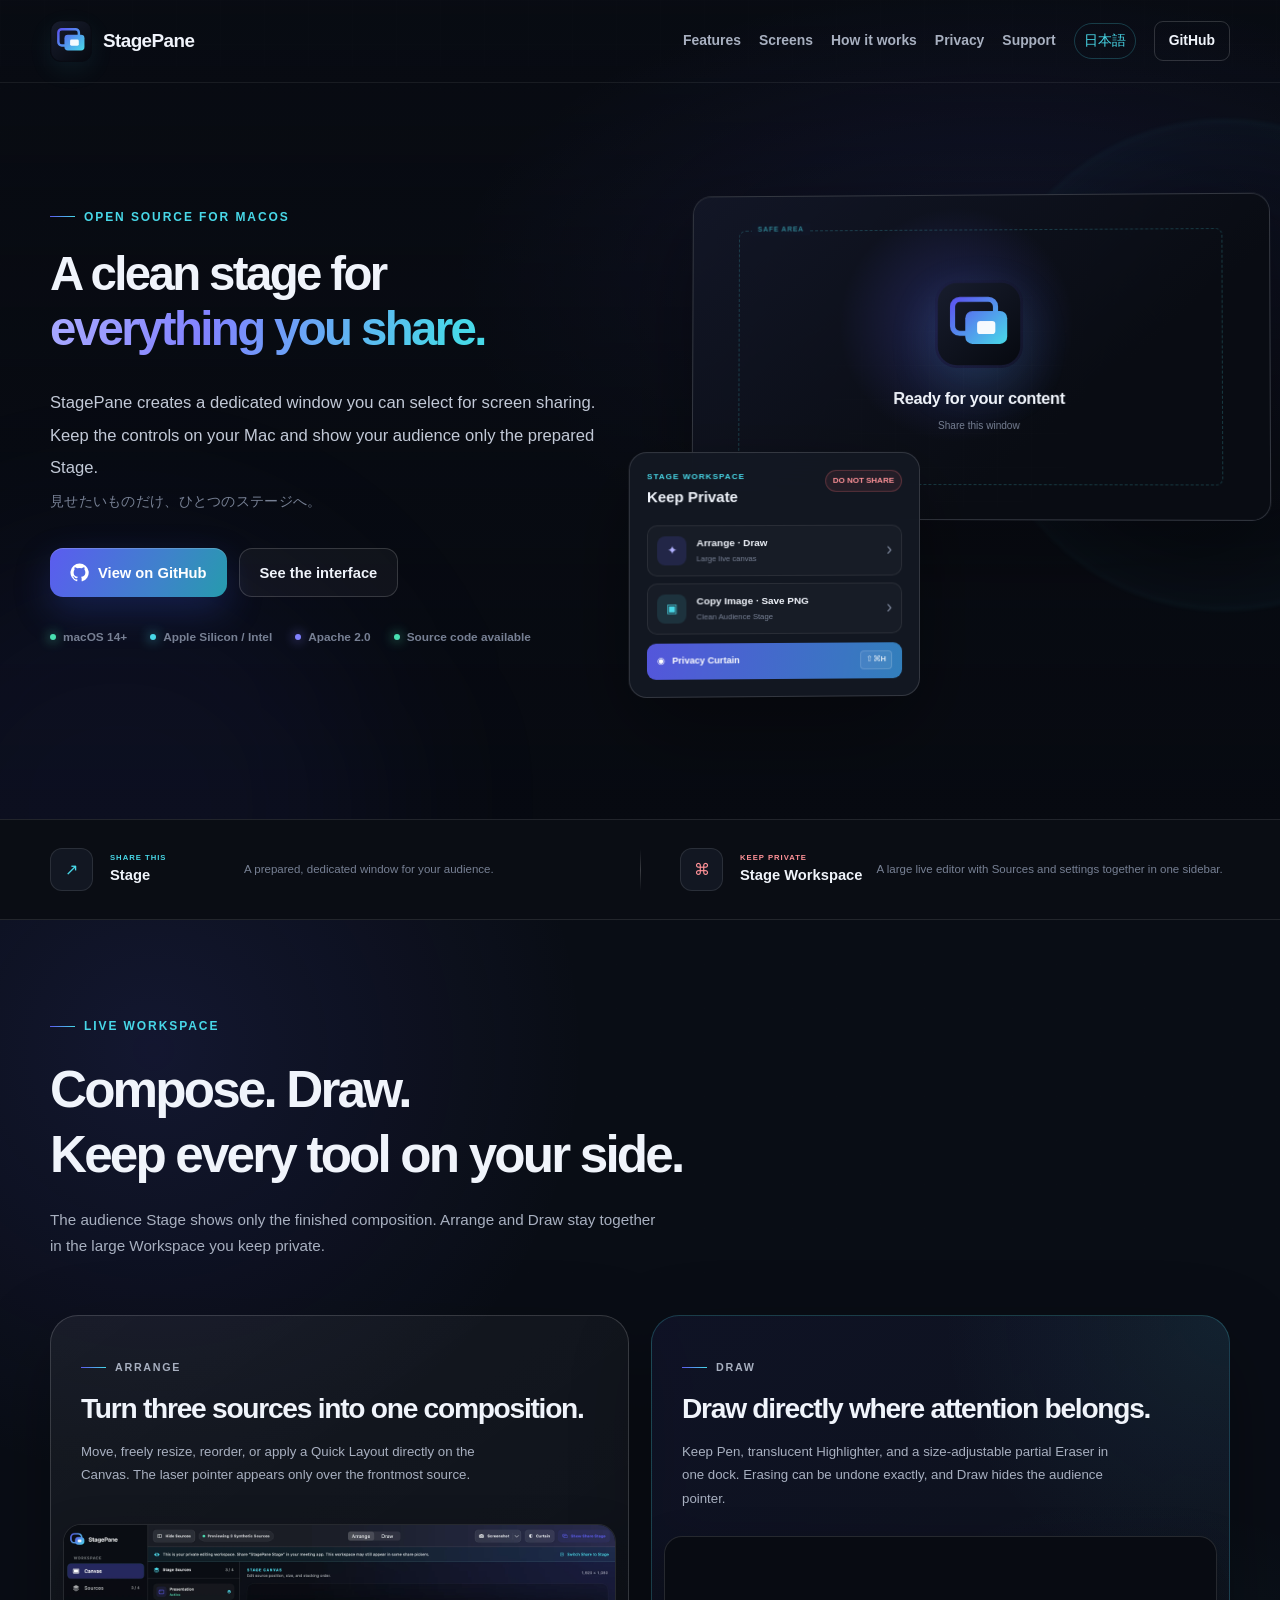
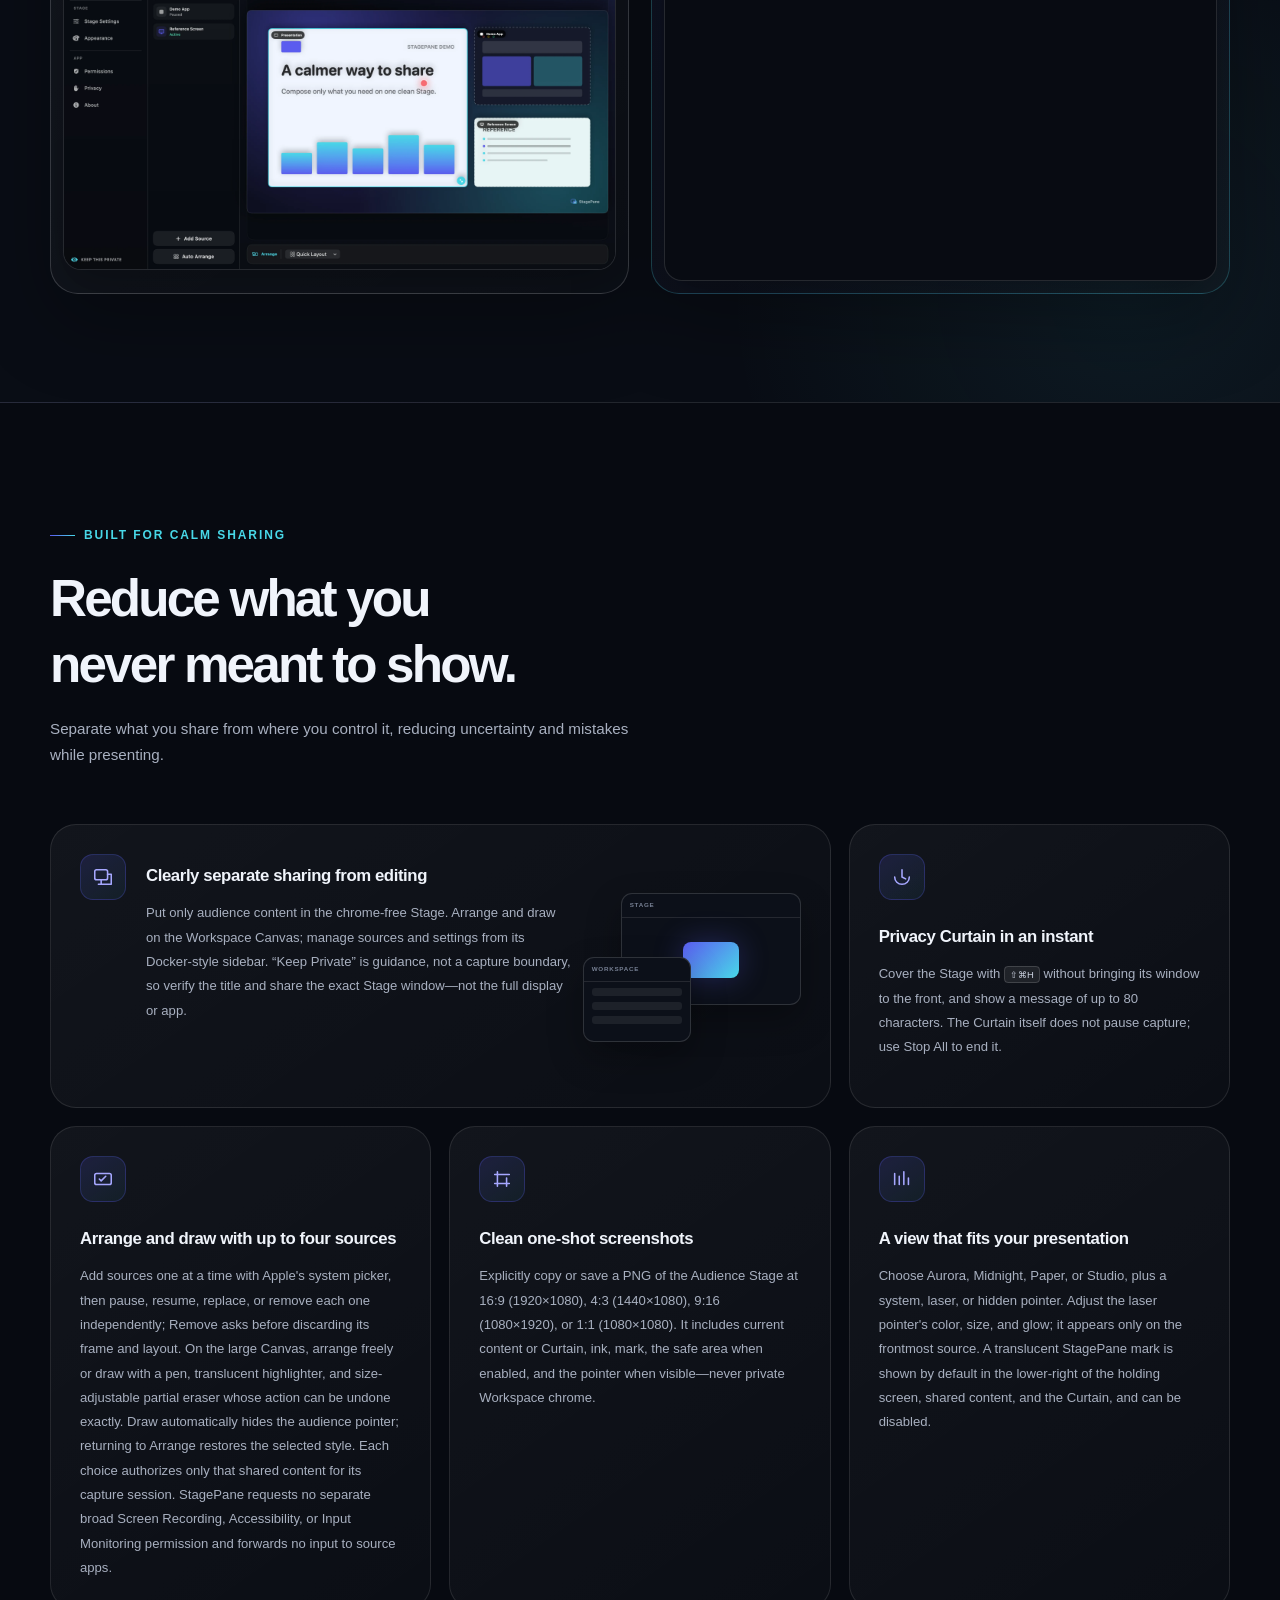
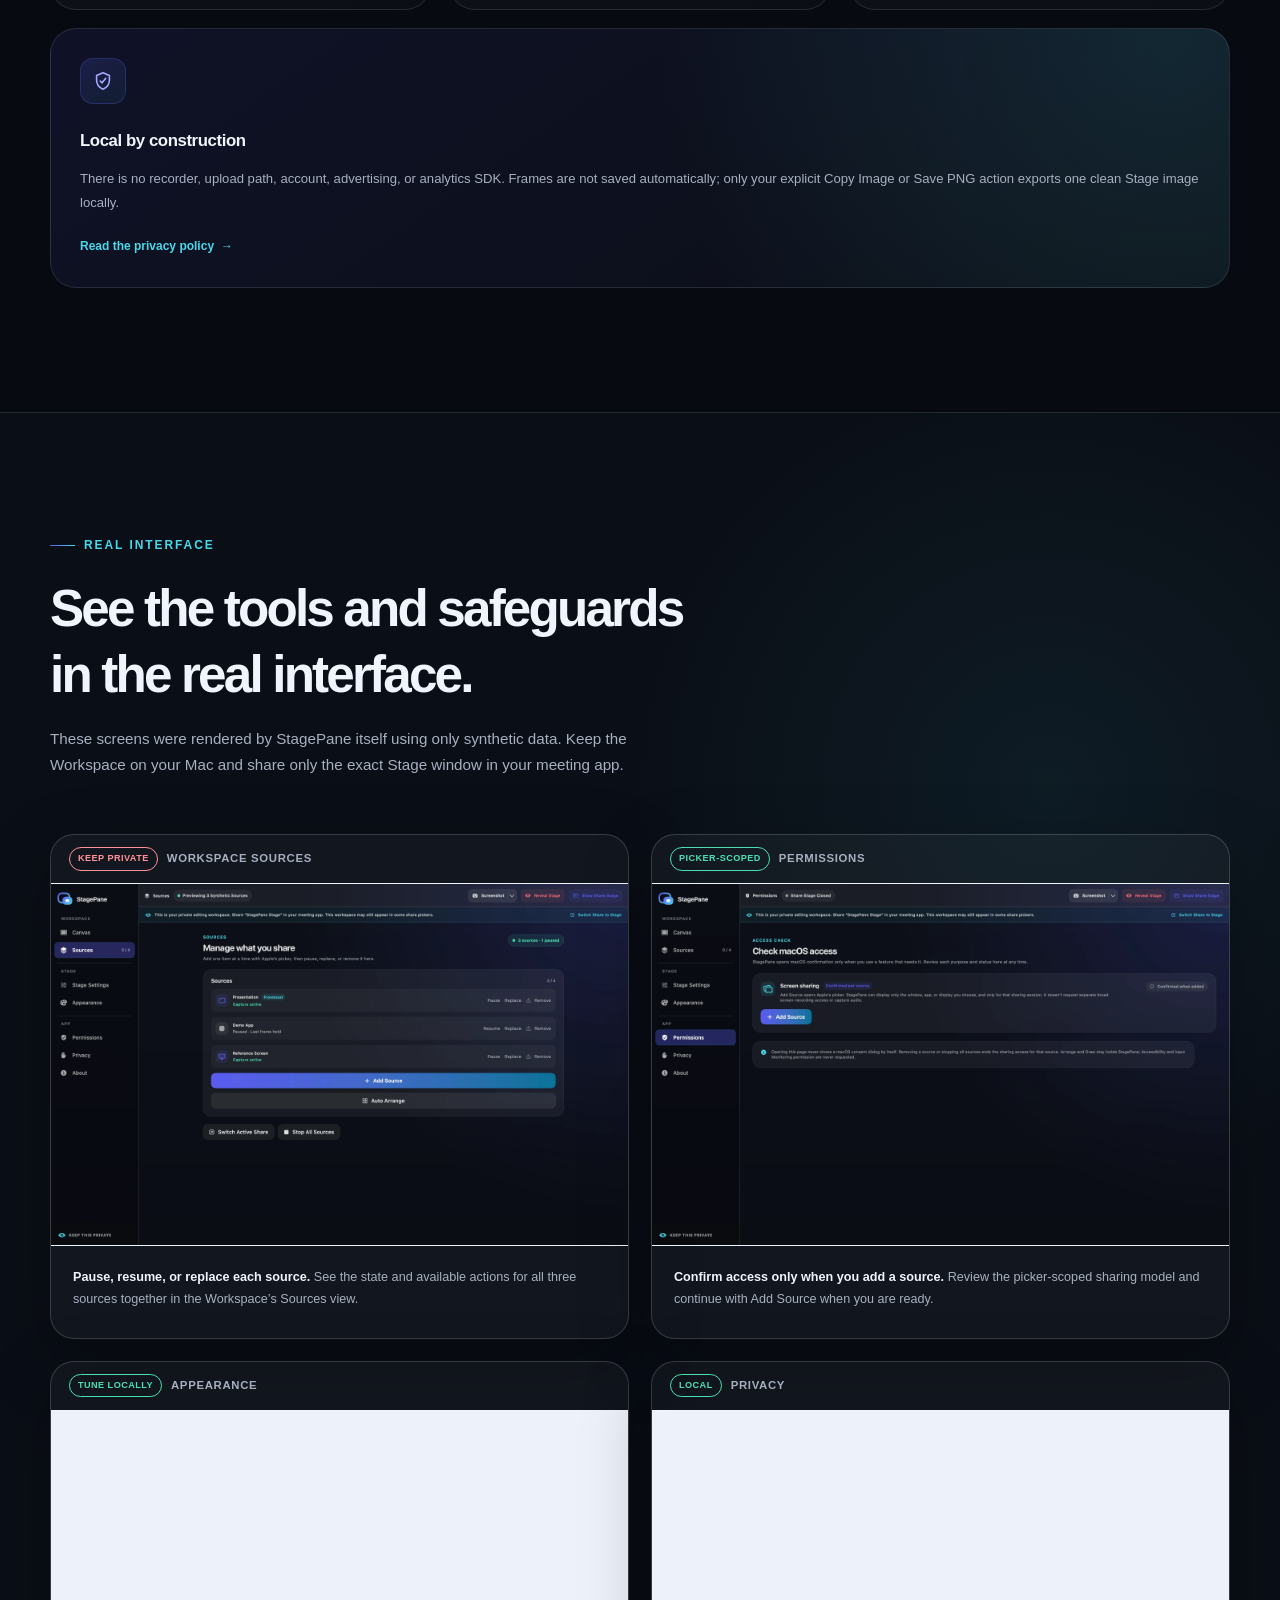
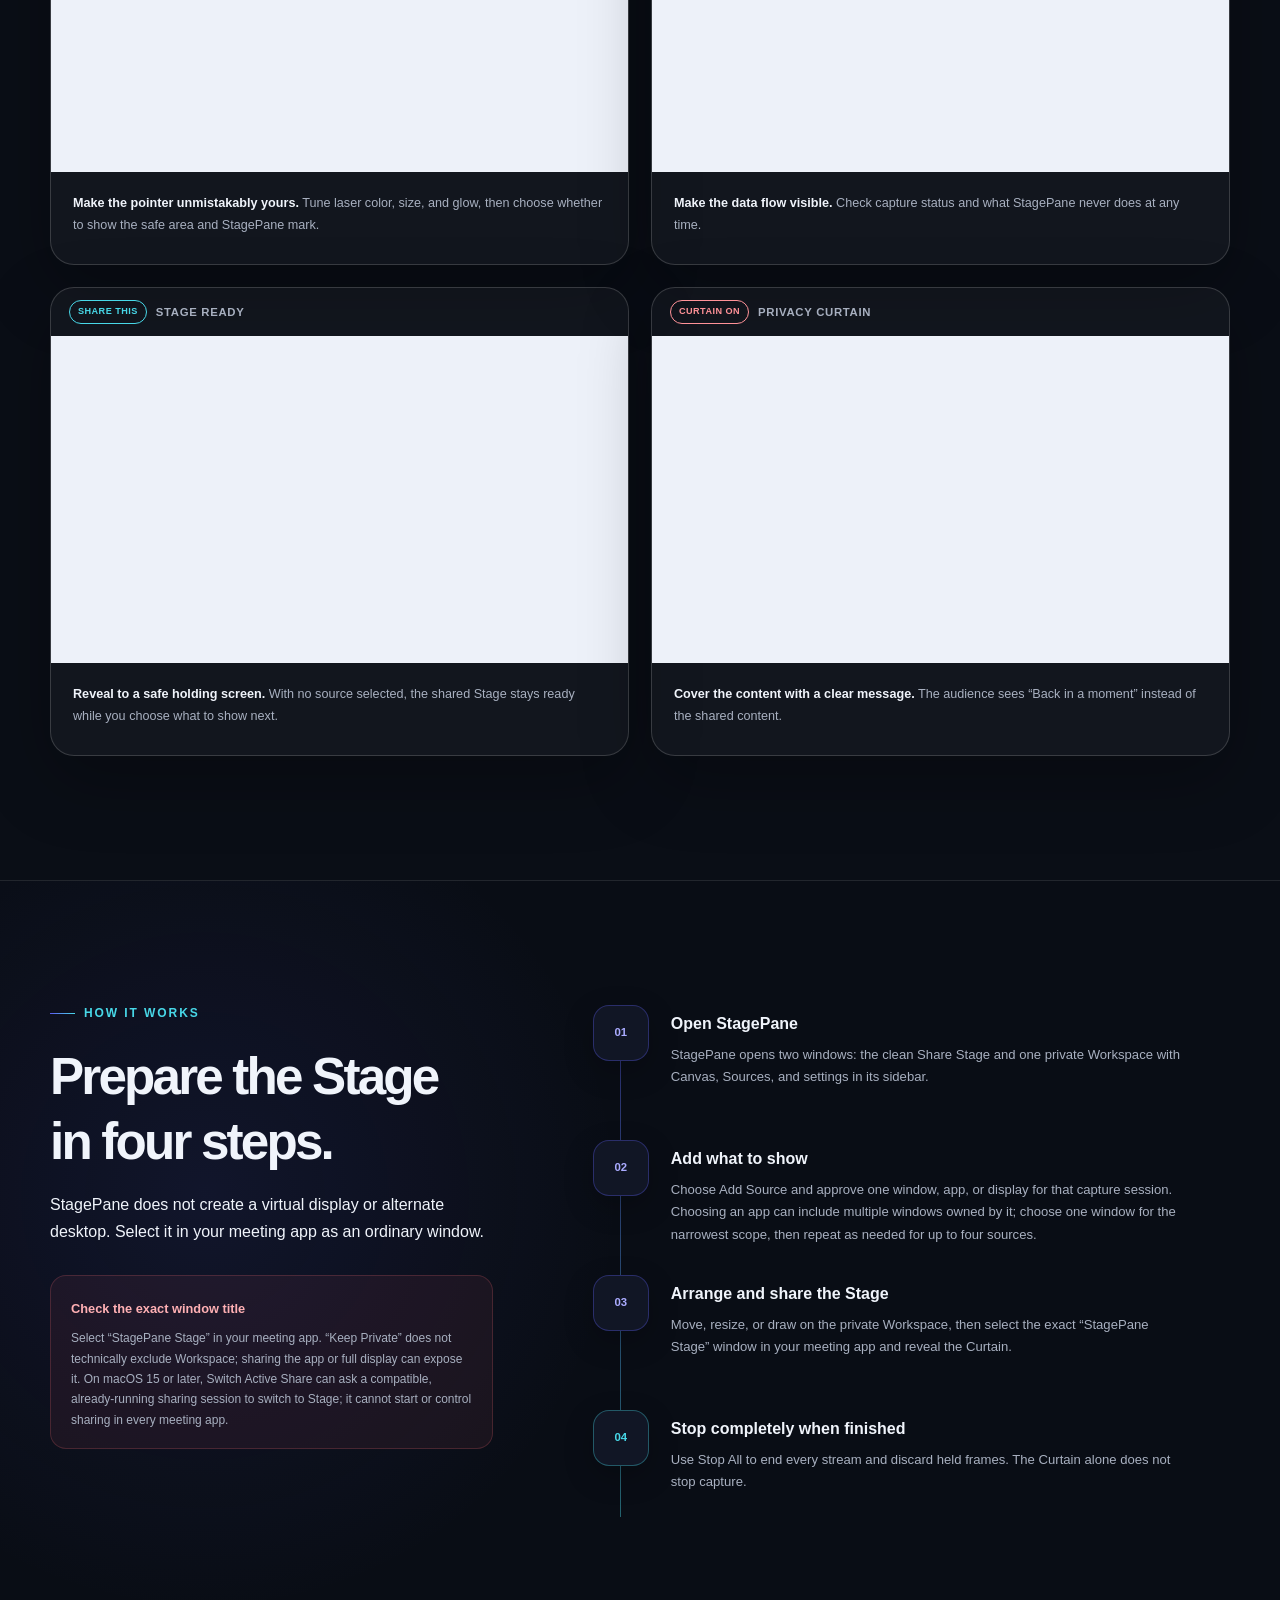
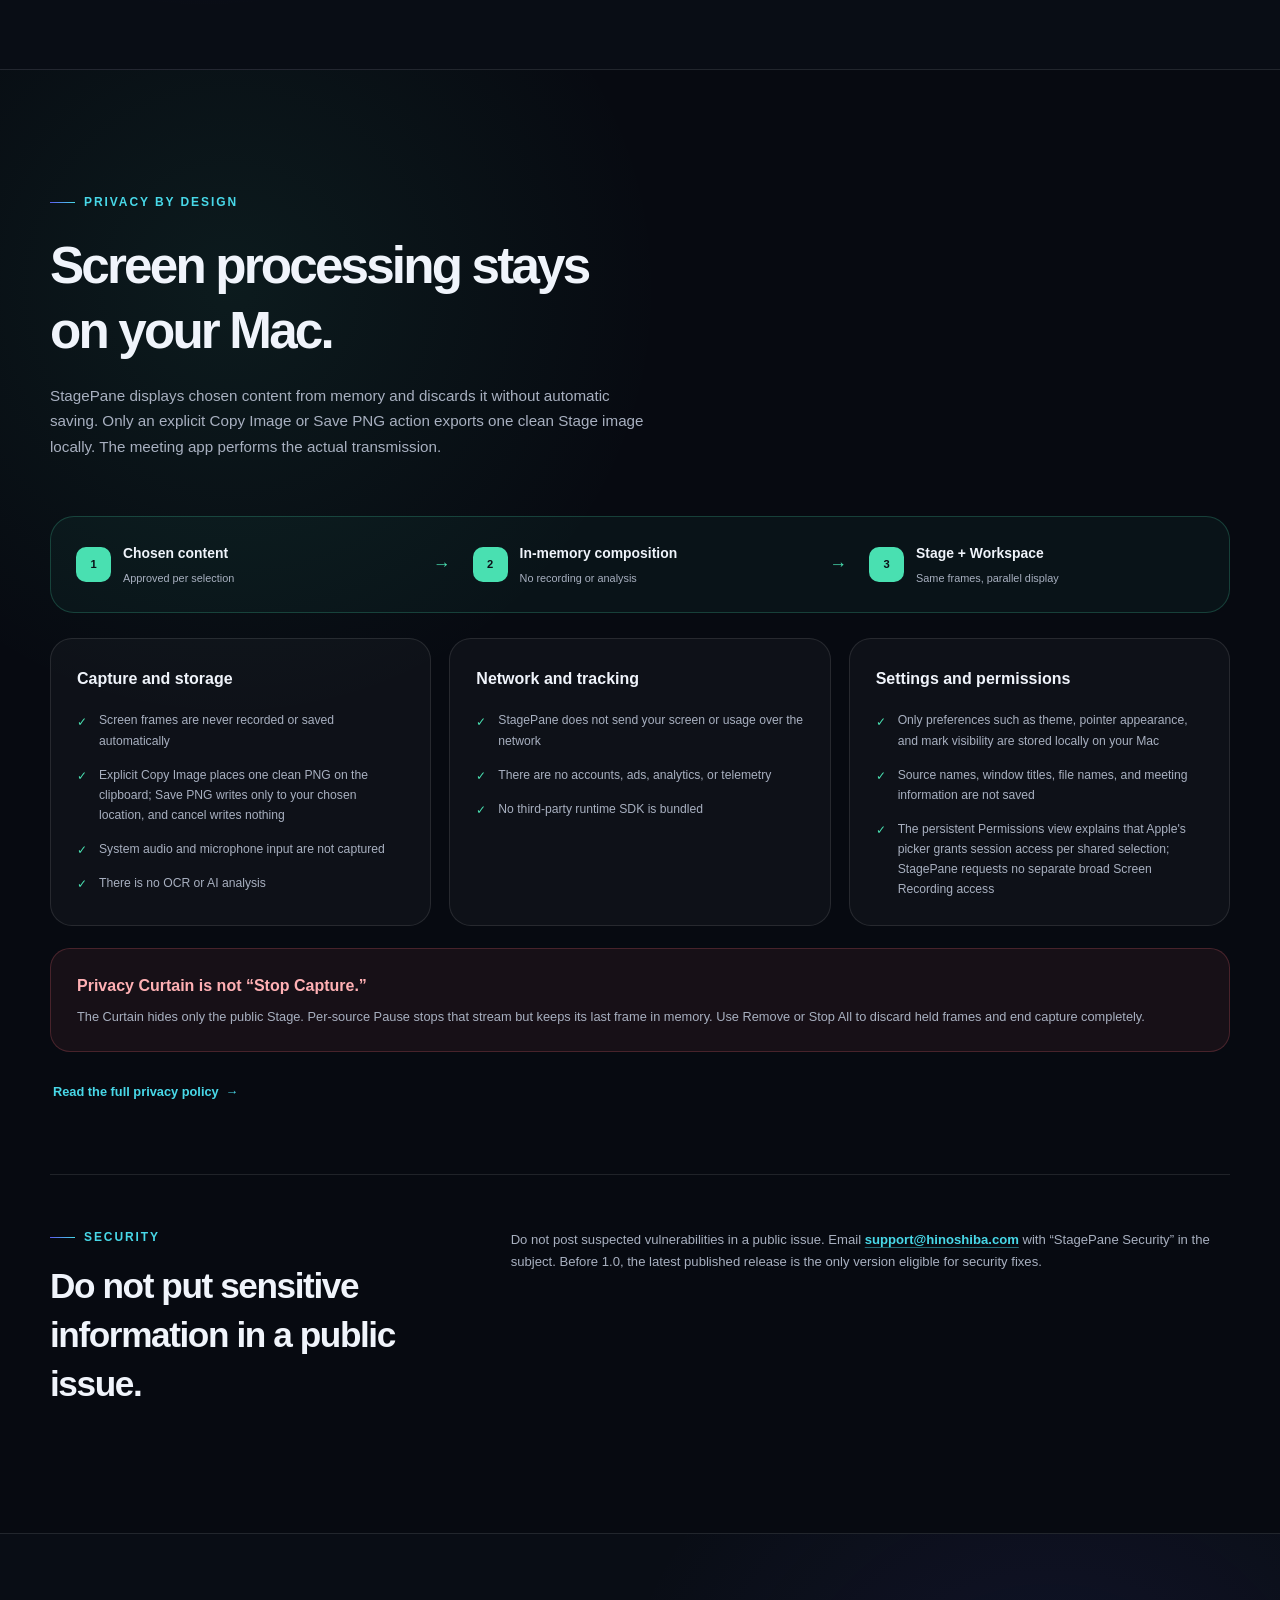
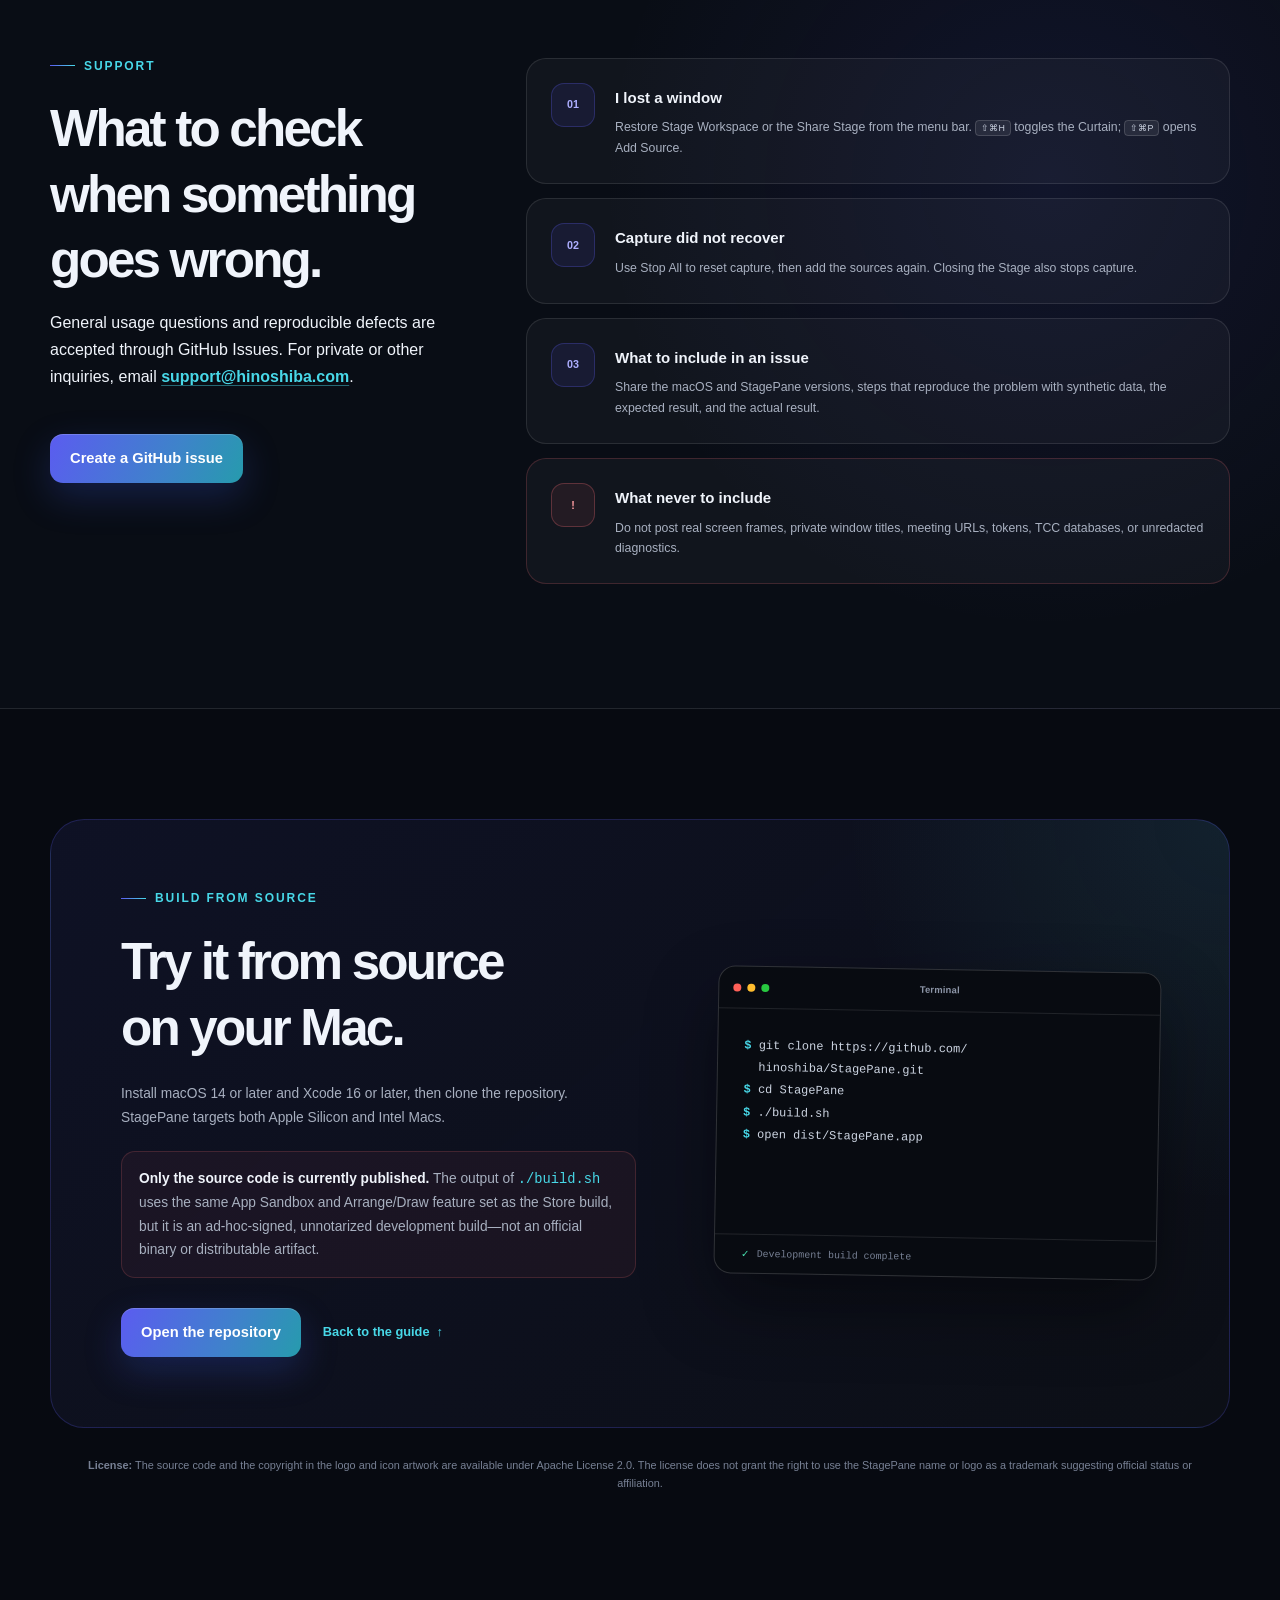
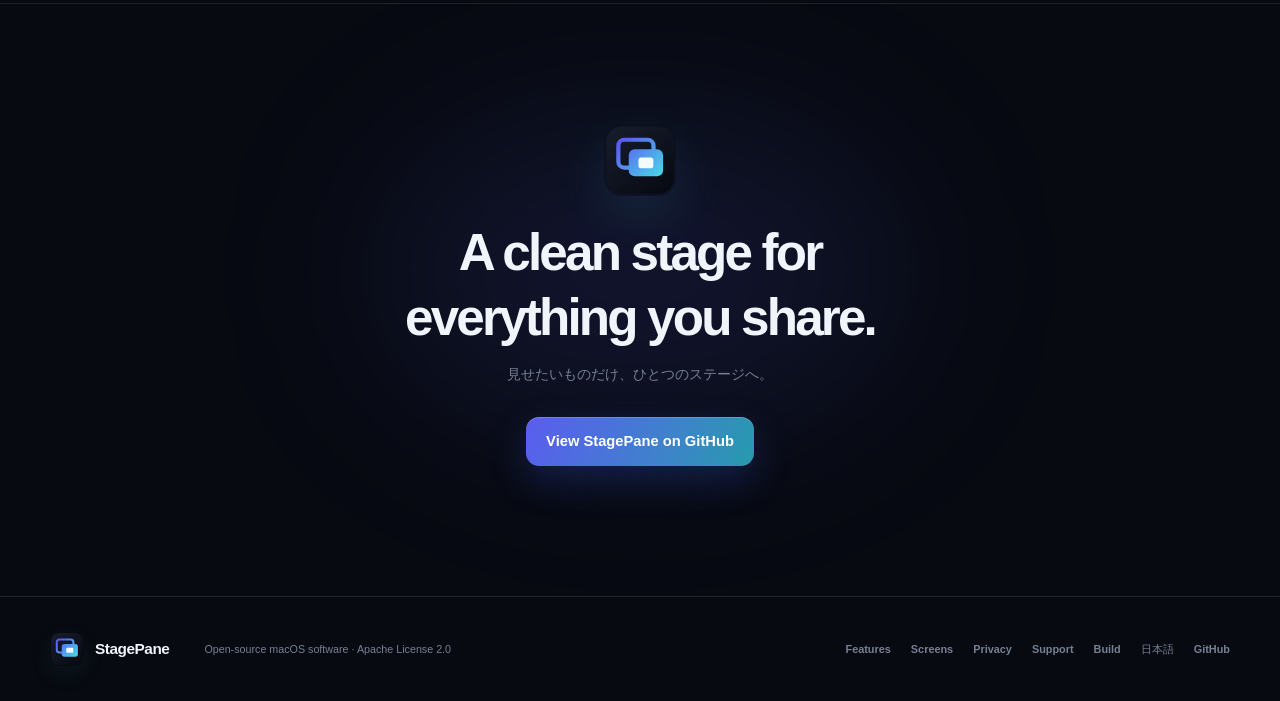
==== site/en/index.html @ 9114dcc0 "Polish draw mode and refresh website" ====
<!doctype html>
<html lang="en">
  <head>
    <meta charset="utf-8">
    <meta name="viewport" content="width=device-width, initial-scale=1">
    <title>StagePane — A clean stage for everything you share.</title>
    <meta
      name="description"
      content="StagePane is an open-source macOS app with a clean share window, a private large Workspace for arranging and drawing, and explicit local Stage PNG screenshots."
    >
    <meta name="theme-color" content="#0c1018">
    <meta property="og:type" content="website">
    <meta property="og:site_name" content="StagePane">
    <meta property="og:locale" content="en_US">
    <meta property="og:locale:alternate" content="ja_JP">
    <meta property="og:title" content="StagePane — A clean stage for everything you share.">
    <meta property="og:description" content="Arrange and draw in a private Workspace, share only the clean Stage window, and explicitly copy or save a local Stage PNG.">
    <meta property="og:url" content="https://stagepane.hinoshiba.com/en/">
    <meta property="og:image" content="https://stagepane.hinoshiba.com/assets/screenshots/en/arrange.webp">
    <meta property="og:image:type" content="image/webp">
    <meta property="og:image:width" content="2880">
    <meta property="og:image:height" content="1800">
    <meta property="og:image:alt" content="StagePane Workspace arranging three sources into one Stage">
    <meta name="twitter:card" content="summary_large_image">
    <meta name="twitter:title" content="StagePane — A clean stage for everything you share.">
    <meta name="twitter:description" content="Arrange and draw in a private Workspace, share only the clean Stage window, and explicitly copy or save a local Stage PNG.">
    <meta name="twitter:image" content="https://stagepane.hinoshiba.com/assets/screenshots/en/arrange.webp">
    <meta name="twitter:image:alt" content="StagePane Workspace arranging three sources into one Stage">
    <link rel="canonical" href="https://stagepane.hinoshiba.com/en/">
    <link rel="alternate" hreflang="en" href="https://stagepane.hinoshiba.com/en/">
    <link rel="alternate" hreflang="ja" href="https://stagepane.hinoshiba.com/">
    <link rel="alternate" hreflang="x-default" href="https://stagepane.hinoshiba.com/">
    <link rel="icon" href="../assets/StagePaneMark.svg" type="image/svg+xml">
    <link rel="stylesheet" href="../styles.css?v=20260824">
    <script type="application/ld+json">
      {
        "@context": "https://schema.org",
        "@type": "SoftwareApplication",
        "name": "StagePane",
        "applicationCategory": "ProductivityApplication",
        "operatingSystem": "macOS 14 or later",
        "description": "StagePane is an open-source macOS app that separates a clean sharing Stage from a private Workspace for arranging, drawing, and managing sources.",
        "url": "https://stagepane.hinoshiba.com/en/",
        "sameAs": "https://github.com/hinoshiba/StagePane",
        "license": "https://www.apache.org/licenses/LICENSE-2.0"
      }
    </script>
  </head>
  <body>
    <a class="skip-link" href="#main">Skip to main content</a>

    <header class="site-header">
      <div class="shell header-inner">
        <a class="brand" href="#top" aria-label="StagePane home">
          <img src="../assets/StagePaneMark.svg" width="42" height="42" alt="">
          <span>StagePane</span>
        </a>
        <nav class="site-nav" aria-label="Primary navigation">
          <a href="#features">Features</a>
          <a href="#examples">Screens</a>
          <a href="#how-it-works">How it works</a>
          <a href="privacy/">Privacy</a>
          <a href="#support">Support</a>
          <a class="nav-language" href="../" hreflang="ja" lang="ja">日本語</a>
          <a class="nav-github" href="https://github.com/hinoshiba/StagePane">GitHub</a>
        </nav>
        <details class="mobile-menu">
          <summary aria-label="Menu">
            <span class="mobile-menu-label">Menu</span>
            <span class="mobile-menu-icon" aria-hidden="true"></span>
          </summary>
          <nav class="mobile-menu-panel" aria-label="Mobile navigation">
            <a href="#features">Features</a>
            <a href="#examples">Screens</a>
            <a href="#how-it-works">How it works</a>
            <a href="privacy/">Privacy</a>
            <a href="#support">Support</a>
            <a href="../" hreflang="ja" lang="ja">日本語</a>
            <a href="https://github.com/hinoshiba/StagePane">GitHub</a>
          </nav>
        </details>
      </div>
    </header>

    <main id="main">
      <section class="hero" id="top">
        <div class="hero-glow hero-glow-one" aria-hidden="true"></div>
        <div class="hero-glow hero-glow-two" aria-hidden="true"></div>
        <div class="shell hero-grid">
          <div class="hero-copy">
            <p class="eyebrow"><span></span> Open source for macOS</p>
            <h1><span>A clean stage for</span><br><em>everything<span class="mobile-break"><br></span> you share.</em></h1>
            <p class="lead">StagePane creates a dedicated window you can select for screen sharing.<br>Keep the controls on your Mac and show your audience only the prepared Stage.</p>
            <p class="lead-en" lang="ja">見せたいものだけ、ひとつのステージへ。</p>
            <div class="hero-actions">
              <a class="button button-primary" href="https://github.com/hinoshiba/StagePane">
                <svg viewBox="0 0 24 24" aria-hidden="true"><path d="M12 .7a11.5 11.5 0 0 0-3.6 22.4c.6.1.8-.2.8-.5v-2c-3.3.7-4-1.4-4-1.4-.5-1.4-1.3-1.8-1.3-1.8-1.1-.7.1-.7.1-.7 1.2.1 1.8 1.2 1.8 1.2 1 1.8 2.8 1.3 3.5 1 .1-.8.4-1.3.8-1.6-2.7-.3-5.5-1.3-5.5-5.7 0-1.3.5-2.3 1.2-3.1-.1-.3-.5-1.6.1-3.1 0 0 1-.3 3.2 1.2a11 11 0 0 1 5.8 0c2.2-1.5 3.2-1.2 3.2-1.2.6 1.5.2 2.8.1 3.1.8.8 1.2 1.8 1.2 3.1 0 4.4-2.8 5.4-5.5 5.7.4.4.8 1.1.8 2.2v3.2c0 .3.2.6.8.5A11.5 11.5 0 0 0 12 .7Z"/></svg>
                View on GitHub
              </a>
              <a class="button button-secondary" href="#workspace-proof">See the interface</a>
            </div>
            <ul class="hero-facts" aria-label="Requirements and project facts">
              <li><span class="fact-dot fact-dot-mint"></span>macOS 14+</li>
              <li><span class="fact-dot fact-dot-aqua"></span>Apple Silicon / Intel</li>
              <li><span class="fact-dot fact-dot-indigo"></span>Apache 2.0</li>
              <li><span class="fact-dot fact-dot-mint"></span>Source code available</li>
            </ul>
          </div>

          <div class="product-visual" role="img" aria-label="Illustration of the clean StagePane Stage and private Stage Workspace">
            <div class="stage-window">
              <div class="stage-canvas">
                <div class="stage-grid" aria-hidden="true"></div>
                <div class="stage-mark">
                  <img src="../assets/StagePaneMark.svg" width="88" height="88" alt="">
                  <strong>Ready for your content</strong>
                  <span>Share this window</span>
                </div>
                <span class="safe-area safe-area-top">SAFE AREA</span>
                <div class="safe-area-box" aria-hidden="true"></div>
              </div>
            </div>
            <div class="control-window">
              <div class="control-heading">
                <div><span>STAGE WORKSPACE</span><strong>Keep Private</strong></div>
                <span class="private-pill">DO NOT SHARE</span>
              </div>
              <div class="control-row">
                <span class="control-icon control-icon-indigo">✦</span>
                <div><b>Arrange · Draw</b><small>Large live canvas</small></div>
                <span class="chevron">›</span>
              </div>
              <div class="control-row">
                <span class="control-icon control-icon-aqua">▣</span>
                <div><b>Copy Image · Save PNG</b><small>Clean Audience Stage</small></div>
                <span class="chevron">›</span>
              </div>
              <div class="curtain-button"><span>◉</span> Privacy Curtain <kbd>⇧⌘H</kbd></div>
            </div>
          </div>
        </div>
      </section>

      <section class="separation-strip" aria-label="StagePane window roles">
        <div class="shell separation-grid">
          <div class="separation-item separation-share">
            <span class="separation-icon">↗</span>
            <div><small>SHARE THIS</small><strong>Stage</strong></div>
            <p>A prepared, dedicated window for your audience.</p>
          </div>
          <div class="separation-line" aria-hidden="true"><span></span></div>
          <div class="separation-item separation-private">
            <span class="separation-icon">⌘</span>
            <div><small>KEEP PRIVATE</small><strong>Stage Workspace</strong></div>
            <p>A large live editor with Sources and settings together in one sidebar.</p>
          </div>
        </div>
      </section>

      <section class="product-proof" id="workspace-proof" aria-labelledby="product-proof-title">
        <div class="shell">
          <div class="section-heading">
            <p class="eyebrow"><span></span> Live workspace</p>
            <h2 id="product-proof-title">Compose. Draw.<br>Keep every tool on your side.</h2>
            <p>The audience Stage shows only the finished composition. Arrange and Draw stay together in the large Workspace you keep private.</p>
          </div>
          <div class="proof-grid">
            <article class="proof-card">
              <div class="proof-copy">
                <p class="eyebrow"><span></span> Arrange</p>
                <h3>Turn three sources into one composition.</h3>
                <p>Move, freely resize, reorder, or apply a Quick Layout directly on the Canvas. The laser pointer appears only over the frontmost source.</p>
              </div>
              <div class="proof-shot">
                <img src="../assets/screenshots/en/arrange.webp" width="2880" height="1800" loading="eager" decoding="async" alt="Stage Workspace in Arrange mode with three synthetic sources, the selected source's editing outline and resize handle, and one laser pointer over the frontmost source">
              </div>
            </article>
            <article class="proof-card">
              <div class="proof-copy">
                <p class="eyebrow"><span></span> Draw</p>
                <h3>Draw directly where attention belongs.</h3>
                <p>Keep Pen, translucent Highlighter, and a size-adjustable partial Eraser in one dock. Erasing can be undone exactly, and Draw hides the audience pointer.</p>
              </div>
              <div class="proof-shot">
                <img src="../assets/screenshots/en/draw.webp" width="2880" height="1800" loading="lazy" decoding="async" alt="Stage Workspace in Draw mode with three synthetic sources, pen and highlighter strokes, a partially erased area, the Eraser selected, and no audience pointer visible">
              </div>
            </article>
          </div>
        </div>
      </section>

      <section class="section" id="features">
        <div class="shell">
          <div class="section-heading">
            <p class="eyebrow"><span></span> Built for calm sharing</p>
            <h2>Reduce what you<br>never meant to show.</h2>
            <p>Separate what you share from where you control it, reducing uncertainty and mistakes while presenting.</p>
          </div>
          <div class="feature-grid">
            <article class="feature-card feature-card-wide">
              <div class="feature-icon"><svg viewBox="0 0 24 24" aria-hidden="true"><rect x="3" y="4" width="14" height="11" rx="2"/><path d="M7 20h14V9h-4M10 15v5"/></svg></div>
              <div><h3>Clearly separate sharing from editing</h3><p>Put only audience content in the chrome-free Stage. Arrange and draw on the Workspace Canvas; manage sources and settings from its Docker-style sidebar. “Keep Private” is guidance, not a capture boundary, so verify the title and share the exact Stage window—not the full display or app.</p></div>
              <div class="mini-windows" aria-hidden="true"><div class="mini-window mini-stage"><span>STAGE</span><i></i></div><div class="mini-window mini-control"><span>WORKSPACE</span><i></i><i></i><i></i></div></div>
            </article>
            <article class="feature-card">
              <div class="feature-icon"><svg viewBox="0 0 24 24" aria-hidden="true"><path d="M4 12a8 8 0 1 0 16 0M12 4v8l4 2"/></svg></div>
              <h3>Privacy Curtain in an instant</h3>
              <p>Cover the Stage with <kbd>⇧⌘H</kbd> without bringing its window to the front, and show a message of up to 80 characters. The Curtain itself does not pause capture; use Stop All to end it.</p>
            </article>
            <article class="feature-card">
              <div class="feature-icon"><svg viewBox="0 0 24 24" aria-hidden="true"><rect x="3" y="6" width="18" height="12" rx="2"/><path d="m8 12 2 2 5-5"/></svg></div>
              <h3>Arrange and draw with up to four sources</h3>
              <p>Add sources one at a time with Apple's system picker, then pause, resume, replace, or remove each one independently; Remove asks before discarding its frame and layout. On the large Canvas, arrange freely or draw with a pen, translucent highlighter, and size-adjustable partial eraser whose action can be undone exactly. Draw automatically hides the audience pointer; returning to Arrange restores the selected style. Each choice authorizes only that shared content for its capture session. StagePane requests no separate broad Screen Recording, Accessibility, or Input Monitoring permission and forwards no input to source apps.</p>
            </article>
            <article class="feature-card">
              <div class="feature-icon"><svg viewBox="0 0 24 24" aria-hidden="true"><path d="M4 7h16M7 4v16m10-9v9M4 17h16"/></svg></div>
              <h3>Clean one-shot screenshots</h3>
              <p>Explicitly copy or save a PNG of the Audience Stage at 16:9 (1920×1080), 4:3 (1440×1080), 9:16 (1080×1920), or 1:1 (1080×1080). It includes current content or Curtain, ink, mark, the safe area when enabled, and the pointer when visible—never private Workspace chrome.</p>
            </article>
            <article class="feature-card">
              <div class="feature-icon"><svg viewBox="0 0 24 24" aria-hidden="true"><path d="M4 18V6m5 12V9m5 9V4m5 14v-7"/></svg></div>
              <h3>A view that fits your presentation</h3>
              <p>Choose Aurora, Midnight, Paper, or Studio, plus a system, laser, or hidden pointer. Adjust the laser pointer's color, size, and glow; it appears only on the frontmost source. A translucent StagePane mark is shown by default in the lower-right of the holding screen, shared content, and the Curtain, and can be disabled.</p>
            </article>
            <article class="feature-card feature-card-accent">
              <div class="feature-icon"><svg viewBox="0 0 24 24" aria-hidden="true"><path d="M12 3 5 6v5c0 4.6 2.8 8.3 7 10 4.2-1.7 7-5.4 7-10V6l-7-3Z"/><path d="m9 12 2 2 4-5"/></svg></div>
              <h3>Local by construction</h3>
              <p>There is no recorder, upload path, account, advertising, or analytics SDK. Frames are not saved automatically; only your explicit Copy Image or Save PNG action exports one clean Stage image locally.</p>
              <a href="privacy/">Read the privacy policy <span>→</span></a>
            </article>
          </div>
        </div>
      </section>

      <section class="section examples-section" id="examples">
        <div class="shell">
          <div class="section-heading">
            <p class="eyebrow"><span></span> Real interface</p>
            <h2>See the tools and safeguards<br>in the real interface.</h2>
            <p>These screens were rendered by StagePane itself using only synthetic data. Keep the Workspace on your Mac and share only the exact Stage window in your meeting app.</p>
          </div>
          <div class="screenshot-grid">
            <figure class="screenshot-card screenshot-card-tall">
              <div class="screenshot-label"><span class="label-private">KEEP PRIVATE</span> Workspace Sources</div>
              <img src="../assets/screenshots/en/sources.webp" width="2880" height="1800" loading="lazy" decoding="async" alt="StagePane Workspace Sources view with three synthetic sources, two active and one paused, plus Pause, Resume, Replace, and Remove actions">
              <figcaption><strong>Pause, resume, or replace each source.</strong> See the state and available actions for all three sources together in the Workspace’s Sources view.</figcaption>
            </figure>
            <figure class="screenshot-card screenshot-card-tall">
              <div class="screenshot-label"><span class="label-local">PICKER-SCOPED</span> Permissions</div>
              <img src="../assets/screenshots/en/permissions.webp" width="2880" height="1800" loading="lazy" decoding="async" alt="StagePane Workspace Permissions view with the picker-scoped Screen sharing card, Confirmed when added status, and Add Source button">
              <figcaption><strong>Confirm access only when you add a source.</strong> Review the picker-scoped sharing model and continue with Add Source when you are ready.</figcaption>
            </figure>
            <figure class="screenshot-card screenshot-card-tall">
              <div class="screenshot-label"><span class="label-local">TUNE LOCALLY</span> Appearance</div>
              <img src="../assets/screenshots/en/appearance.webp" width="2880" height="1800" loading="lazy" decoding="async" alt="StagePane Appearance settings for laser pointer color, size, glow, safe area, and StagePane mark">
              <figcaption><strong>Make the pointer unmistakably yours.</strong> Tune laser color, size, and glow, then choose whether to show the safe area and StagePane mark.</figcaption>
            </figure>
            <figure class="screenshot-card screenshot-card-tall">
              <div class="screenshot-label"><span class="label-local">LOCAL</span> Privacy</div>
              <img src="../assets/screenshots/en/privacy.webp" width="2880" height="1800" loading="lazy" decoding="async" alt="StagePane Privacy screen explaining local processing, no automatic saving or upload, no audio capture, and no tracking">
              <figcaption><strong>Make the data flow visible.</strong> Check capture status and what StagePane never does at any time.</figcaption>
            </figure>
            <figure class="screenshot-card">
              <div class="screenshot-label"><span class="label-share">SHARE THIS</span> Stage ready</div>
              <img src="../assets/screenshots/en/stage-ready.webp" width="1920" height="1080" loading="lazy" decoding="async" alt="StagePane Stage holding screen showing Ready for your content">
              <figcaption><strong>Reveal to a safe holding screen.</strong> With no source selected, the shared Stage stays ready while you choose what to show next.</figcaption>
            </figure>
            <figure class="screenshot-card">
              <div class="screenshot-label"><span class="label-curtain">CURTAIN ON</span> Privacy Curtain</div>
              <img src="../assets/screenshots/en/privacy-curtain.webp" width="1920" height="1080" loading="lazy" decoding="async" alt="StagePane Privacy Curtain hiding shared content behind the message Back in a moment">
              <figcaption><strong>Cover the content with a clear message.</strong> The audience sees “Back in a moment” instead of the shared content.</figcaption>
            </figure>
          </div>
        </div>
      </section>

      <section class="section workflow-section" id="how-it-works">
        <div class="shell workflow-layout">
          <div class="section-heading workflow-heading">
            <p class="eyebrow"><span></span> How it works</p>
            <h2>Prepare the Stage<br>in four steps.</h2>
            <p>StagePane does not create a virtual display or alternate desktop. Select it in your meeting app as an ordinary window.</p>
            <aside class="note-card"><strong>Check the exact window title</strong><p>Select “StagePane Stage” in your meeting app. “Keep Private” does not technically exclude Workspace; sharing the app or full display can expose it. On macOS 15 or later, Switch Active Share can ask a compatible, already-running sharing session to switch to Stage; it cannot start or control sharing in every meeting app.</p></aside>
          </div>
          <ol class="steps">
            <li><span>01</span><div><h3>Open StagePane</h3><p>StagePane opens two windows: the clean Share Stage and one private Workspace with Canvas, Sources, and settings in its sidebar.</p></div></li>
            <li><span>02</span><div><h3>Add what to show</h3><p>Choose Add Source and approve one window, app, or display for that capture session. Choosing an app can include multiple windows owned by it; choose one window for the narrowest scope, then repeat as needed for up to four sources.</p></div></li>
            <li><span>03</span><div><h3>Arrange and share the Stage</h3><p>Move, resize, or draw on the private Workspace, then select the exact “StagePane Stage” window in your meeting app and reveal the Curtain.</p></div></li>
            <li><span>04</span><div><h3>Stop completely when finished</h3><p>Use Stop All to end every stream and discard held frames. The Curtain alone does not stop capture.</p></div></li>
          </ol>
        </div>
      </section>

      <section class="section privacy-section" id="privacy">
        <div class="shell">
          <div class="section-heading">
            <p class="eyebrow"><span></span> Privacy by design</p>
            <h2>Screen processing stays<br>on your Mac.</h2>
            <p>StagePane displays chosen content from memory and discards it without automatic saving. Only an explicit Copy Image or Save PNG action exports one clean Stage image locally. The meeting app performs the actual transmission.</p>
          </div>
          <div class="data-flow" aria-label="StagePane screen-processing flow">
            <div><span>1</span><strong>Chosen content</strong><small>Approved per selection</small></div><i aria-hidden="true">→</i>
            <div><span>2</span><strong>In-memory composition</strong><small>No recording or analysis</small></div><i aria-hidden="true">→</i>
            <div><span>3</span><strong>Stage + Workspace</strong><small>Same frames, parallel display</small></div>
          </div>
          <div class="privacy-grid">
            <article class="info-card"><h3>Capture and storage</h3><ul class="check-list"><li>Screen frames are never recorded or saved automatically</li><li>Explicit Copy Image places one clean PNG on the clipboard; Save PNG writes only to your chosen location, and cancel writes nothing</li><li>System audio and microphone input are not captured</li><li>There is no OCR or AI analysis</li></ul></article>
            <article class="info-card"><h3>Network and tracking</h3><ul class="check-list"><li>StagePane does not send your screen or usage over the network</li><li>There are no accounts, ads, analytics, or telemetry</li><li>No third-party runtime SDK is bundled</li></ul></article>
            <article class="info-card"><h3>Settings and permissions</h3><ul class="check-list"><li>Only preferences such as theme, pointer appearance, and mark visibility are stored locally on your Mac</li><li>Source names, window titles, file names, and meeting information are not saved</li><li>The persistent Permissions view explains that Apple's picker grants session access per shared selection; StagePane requests no separate broad Screen Recording access</li></ul></article>
          </div>
          <aside class="warning-card"><strong>Privacy Curtain is not “Stop Capture.”</strong><p>The Curtain hides only the public Stage. Per-source Pause stops that stream but keeps its last frame in memory. Use Remove or Stop All to discard held frames and end capture completely.</p></aside>
          <p class="privacy-policy-link"><a class="text-link" href="privacy/">Read the full privacy policy <span>→</span></a></p>
          <div class="security-block" id="security">
            <div><p class="eyebrow"><span></span> Security</p><h3>Do not put sensitive information in a public issue.</h3></div>
            <p>Do not post suspected vulnerabilities in a public issue. Email <a class="contact-link" href="mailto:support@hinoshiba.com">support@hinoshiba.com</a> with “StagePane Security” in the subject. Before 1.0, the latest published release is the only version eligible for security fixes.</p>
          </div>
        </div>
      </section>

      <section class="section support-section" id="support">
        <div class="shell support-layout">
          <div class="section-heading support-heading">
            <p class="eyebrow"><span></span> Support</p>
            <h2>What to check<br>when something goes wrong.</h2>
            <p>General usage questions and reproducible defects are accepted through GitHub Issues. For private or other inquiries, email <a class="contact-link" href="mailto:support@hinoshiba.com">support@hinoshiba.com</a>.</p>
            <a class="button button-primary" href="https://github.com/hinoshiba/StagePane/issues/new/choose">Create a GitHub issue</a>
          </div>
          <div class="support-cards">
            <article class="support-card"><span>01</span><div><h3>I lost a window</h3><p>Restore Stage Workspace or the Share Stage from the menu bar. <kbd>⇧⌘H</kbd> toggles the Curtain; <kbd>⇧⌘P</kbd> opens Add Source.</p></div></article>
            <article class="support-card"><span>02</span><div><h3>Capture did not recover</h3><p>Use Stop All to reset capture, then add the sources again. Closing the Stage also stops capture.</p></div></article>
            <article class="support-card"><span>03</span><div><h3>What to include in an issue</h3><p>Share the macOS and StagePane versions, steps that reproduce the problem with synthetic data, the expected result, and the actual result.</p></div></article>
            <article class="support-card support-card-alert"><span>!</span><div><h3>What never to include</h3><p>Do not post real screen frames, private window titles, meeting URLs, tokens, TCC databases, or unredacted diagnostics.</p></div></article>
          </div>
        </div>
      </section>

      <section class="section build-section" id="build">
        <div class="shell build-card">
          <div class="build-copy">
            <p class="eyebrow"><span></span> Build from source</p>
            <h2>Try it from source<br>on your Mac.</h2>
            <p>Install macOS 14 or later and Xcode 16 or later, then clone the repository. StagePane targets both Apple Silicon and Intel Macs.</p>
            <p class="release-note"><strong>Only the source code is currently published.</strong> The output of <code>./build.sh</code> uses the same App Sandbox and Arrange/Draw feature set as the Store build, but it is an ad-hoc-signed, unnotarized development build—not an official binary or distributable artifact.</p>
            <div class="build-links"><a class="button button-primary" href="https://github.com/hinoshiba/StagePane">Open the repository</a><a class="text-link" href="#how-it-works">Back to the guide <span>↑</span></a></div>
          </div>
          <div class="terminal" aria-label="Commands to build StagePane">
            <div class="terminal-bar"><div class="traffic-lights" aria-hidden="true"><i></i><i></i><i></i></div><span>Terminal</span></div>
            <pre><code><span class="prompt">$</span> git clone https://github.com/<br>  hinoshiba/StagePane.git
<span class="prompt">$</span> cd StagePane
<span class="prompt">$</span> ./build.sh
<span class="prompt">$</span> open dist/StagePane.app</code></pre>
            <div class="terminal-result"><span>✓</span> Development build complete</div>
          </div>
        </div>
        <div class="shell notices"><p><strong>License:</strong> The source code and the copyright in the logo and icon artwork are available under Apache License 2.0. The license does not grant the right to use the StagePane name or logo as a trademark suggesting official status or affiliation.</p></div>
      </section>

      <section class="closing">
        <div class="closing-glow" aria-hidden="true"></div>
        <div class="shell closing-inner">
          <img src="../assets/StagePaneMark.svg" width="72" height="72" alt="">
          <h2>A clean stage for<br>everything you share.</h2>
          <p lang="ja">見せたいものだけ、ひとつのステージへ。</p>
          <a class="button button-primary" href="https://github.com/hinoshiba/StagePane">View StagePane on GitHub</a>
        </div>
      </section>
    </main>

    <footer>
      <div class="shell footer-inner">
        <a class="brand footer-brand" href="#top"><img src="../assets/StagePaneMark.svg" width="34" height="34" alt=""><span>StagePane</span></a>
        <p>Open-source macOS software · Apache License 2.0</p>
        <nav aria-label="Footer navigation">
          <a href="#features">Features</a><a href="#examples">Screens</a><a href="privacy/">Privacy</a><a href="#support">Support</a><a href="#build">Build</a><a href="../" hreflang="ja" lang="ja">日本語</a><a href="https://github.com/hinoshiba/StagePane">GitHub</a>
        </nav>
      </div>
    </footer>
  </body>
</html>
---- site/styles.css ----
:root {
  color-scheme: dark;
  --ink: #0c1018;
  --ink-deep: #070a11;
  --ink-raised: #121722;
  --ink-soft: #171d2a;
  --line: rgba(255, 255, 255, 0.1);
  --line-strong: rgba(255, 255, 255, 0.16);
  --text: #f0f4fb;
  --muted: #a8b0c0;
  --faint: #778094;
  --indigo: #5b5cf0;
  --indigo-light: #8182ff;
  --aqua: #48d8e8;
  --mint: #49e0b1;
  --coral: #f76b72;
  --shell: 1180px;
  --radius: 26px;
  --shadow: 0 32px 90px rgba(0, 0, 0, 0.38);
  font-family: ui-rounded, "SF Pro Rounded", "Hiragino Sans", "Yu Gothic UI", "Yu Gothic", -apple-system, BlinkMacSystemFont, "Segoe UI", sans-serif;
  font-synthesis: none;
}

* {
  box-sizing: border-box;
}

html {
  scroll-behavior: smooth;
  background: var(--ink-deep);
}

body {
  margin: 0;
  min-width: 320px;
  overflow-x: hidden;
  color: var(--text);
  background:
    radial-gradient(circle at 50% -10%, rgba(91, 92, 240, 0.1), transparent 30rem),
    var(--ink-deep);
  font-size: 16px;
  line-height: 1.7;
  -webkit-font-smoothing: antialiased;
}

a {
  color: inherit;
  text-decoration: none;
}

.contact-link {
  color: var(--aqua);
  font-weight: 800;
  text-decoration: underline;
  text-decoration-color: rgba(72, 216, 232, 0.45);
  text-underline-offset: 0.2em;
}

.contact-link:hover {
  text-decoration-color: currentColor;
}

img,
svg {
  display: block;
}

button,
a {
  -webkit-tap-highlight-color: transparent;
}

:focus-visible {
  outline: 3px solid var(--aqua);
  outline-offset: 4px;
  border-radius: 8px;
}

.skip-link {
  position: fixed;
  z-index: 100;
  top: 12px;
  left: 12px;
  padding: 9px 14px;
  border-radius: 10px;
  color: var(--ink);
  background: var(--aqua);
  font-weight: 800;
  transform: translateY(-150%);
  transition: transform 0.2s ease;
}

.skip-link:focus {
  transform: translateY(0);
}

.shell {
  width: min(calc(100% - 48px), var(--shell));
  margin-inline: auto;
}

.site-header {
  position: absolute;
  z-index: 20;
  top: 0;
  left: 0;
  width: 100%;
  border-bottom: 1px solid rgba(255, 255, 255, 0.07);
}

.header-inner {
  display: flex;
  align-items: center;
  justify-content: space-between;
  min-height: 82px;
}

.brand {
  display: inline-flex;
  align-items: center;
  gap: 11px;
  font-size: 1.18rem;
  font-weight: 800;
  letter-spacing: -0.03em;
}

.brand img {
  border-radius: 11px;
  box-shadow: 0 8px 24px rgba(72, 216, 232, 0.08);
}

.site-header nav,
footer nav {
  display: flex;
  align-items: center;
  gap: 28px;
}

.site-header nav {
  gap: 18px;
}

.site-header nav a {
  color: var(--muted);
  font-size: 0.87rem;
  font-weight: 700;
  transition: color 0.2s ease;
}

.site-header nav a:hover {
  color: var(--text);
}

.site-header nav .nav-github {
  padding: 7px 14px;
  border: 1px solid var(--line-strong);
  border-radius: 9px;
  color: var(--text);
}

.site-header nav .nav-language {
  min-width: 34px;
  padding: 5px 9px;
  border: 1px solid rgba(72, 216, 232, 0.24);
  border-radius: 999px;
  color: var(--aqua);
  text-align: center;
}

.mobile-menu {
  position: relative;
  z-index: 30;
  display: none;
}

.mobile-menu summary {
  display: flex;
  align-items: center;
  justify-content: center;
  gap: 9px;
  min-width: 44px;
  min-height: 44px;
  padding: 0 12px;
  border: 1px solid var(--line-strong);
  border-radius: 11px;
  color: var(--text);
  background: rgba(255, 255, 255, 0.035);
  cursor: pointer;
  font-size: 0.8rem;
  font-weight: 800;
  list-style: none;
  touch-action: manipulation;
  user-select: none;
  transition: border-color 0.2s ease, background 0.2s ease;
}

.mobile-menu summary::-webkit-details-marker {
  display: none;
}

.mobile-menu summary::marker {
  content: "";
}

.mobile-menu summary:hover,
.mobile-menu[open] summary {
  border-color: rgba(72, 216, 232, 0.34);
  background: rgba(72, 216, 232, 0.08);
}

.mobile-menu-label {
  line-height: 1;
}

.mobile-menu-icon {
  position: relative;
  width: 18px;
  height: 12px;
  flex: 0 0 auto;
  color: var(--aqua);
  background: linear-gradient(currentColor, currentColor) center / 100% 2px no-repeat;
  transition: background-size 0.2s ease;
}

.mobile-menu-icon::before,
.mobile-menu-icon::after {
  position: absolute;
  left: 0;
  width: 100%;
  height: 2px;
  border-radius: 999px;
  background: currentColor;
  content: "";
  transition: top 0.2s ease, bottom 0.2s ease, transform 0.2s ease;
}

.mobile-menu-icon::before {
  top: 0;
}

.mobile-menu-icon::after {
  bottom: 0;
}

.mobile-menu[open] .mobile-menu-icon {
  background-size: 0 2px;
}

.mobile-menu[open] .mobile-menu-icon::before {
  top: 5px;
  transform: rotate(45deg);
}

.mobile-menu[open] .mobile-menu-icon::after {
  bottom: 5px;
  transform: rotate(-45deg);
}

.site-header .mobile-menu-panel {
  position: absolute;
  top: calc(100% + 10px);
  right: 0;
  display: none;
  width: min(286px, calc(100vw - 32px));
  max-height: calc(100svh - 84px);
  overflow-y: auto;
  overscroll-behavior: contain;
  gap: 3px;
  padding: 10px;
  border: 1px solid var(--line-strong);
  border-radius: 16px;
  background: rgba(14, 18, 28, 0.98);
  box-shadow: 0 24px 70px rgba(0, 0, 0, 0.48);
  backdrop-filter: blur(24px);
}

.site-header .mobile-menu[open] .mobile-menu-panel {
  display: grid;
}

.site-header .mobile-menu-panel a {
  display: flex;
  align-items: center;
  min-height: 44px;
  padding: 0 12px;
  border: 0;
  border-radius: 10px;
  color: var(--muted);
  font-size: 0.84rem;
  font-weight: 750;
}

.site-header .mobile-menu-panel a:hover {
  color: var(--text);
  background: rgba(255, 255, 255, 0.055);
}

.site-header .mobile-menu-panel .nav-language,
.site-header .mobile-menu-panel a[hreflang] {
  justify-content: flex-start;
  color: var(--aqua);
  text-align: left;
}

.site-header .mobile-menu-panel .nav-github,
.site-header .mobile-menu-panel a:last-child {
  justify-content: center;
  margin-top: 5px;
  color: #fff;
  background: linear-gradient(115deg, rgba(91, 92, 240, 0.92), rgba(38, 155, 173, 0.88));
}

section[id],
div[id] {
  scroll-margin-top: 24px;
}

.hero {
  position: relative;
  min-height: 820px;
  overflow: hidden;
  padding: 178px 0 112px;
  border-bottom: 1px solid var(--line);
  background:
    linear-gradient(180deg, rgba(12, 16, 24, 0.2), var(--ink-deep)),
    radial-gradient(ellipse at 78% 34%, rgba(91, 92, 240, 0.16), transparent 34rem);
}

.hero::before {
  position: absolute;
  inset: 0;
  opacity: 0.25;
  background-image:
    linear-gradient(rgba(255, 255, 255, 0.018) 1px, transparent 1px),
    linear-gradient(90deg, rgba(255, 255, 255, 0.018) 1px, transparent 1px);
  background-size: 44px 44px;
  mask-image: linear-gradient(to bottom, black, transparent 82%);
  content: "";
  pointer-events: none;
}

.hero-glow {
  position: absolute;
  border-radius: 50%;
  filter: blur(2px);
  pointer-events: none;
}

.hero-glow-one {
  top: 120px;
  right: -190px;
  width: 490px;
  height: 490px;
  border: 1px solid rgba(72, 216, 232, 0.14);
  box-shadow: inset 0 0 120px rgba(72, 216, 232, 0.05);
}

.hero-glow-two {
  bottom: -250px;
  left: -140px;
  width: 520px;
  height: 520px;
  background: rgba(91, 92, 240, 0.07);
  filter: blur(90px);
}

.hero-grid {
  position: relative;
  z-index: 2;
  display: grid;
  grid-template-columns: minmax(0, 1fr) minmax(500px, 1.05fr);
  align-items: center;
  gap: 52px;
}

.eyebrow {
  display: flex;
  align-items: center;
  gap: 9px;
  margin: 0 0 22px;
  color: var(--aqua);
  font-size: 0.75rem;
  font-weight: 800;
  letter-spacing: 0.16em;
  line-height: 1.4;
  text-transform: uppercase;
}

.eyebrow span {
  width: 25px;
  height: 1px;
  background: linear-gradient(90deg, var(--indigo), var(--aqua));
}

.hero h1 {
  max-width: 680px;
  margin: 0;
  font-size: clamp(2.7rem, 4vw, 4.4rem);
  font-weight: 850;
  letter-spacing: -0.065em;
  line-height: 1.16;
}

html[lang="en"] .hero h1 {
  font-size: clamp(2.5rem, 3.7vw, 3.4rem);
  letter-spacing: -0.055em;
}

.hero h1 > span,
.hero h1 em {
  white-space: nowrap;
}

.mobile-break {
  display: none;
}

.hero h1 em {
  color: transparent;
  background: linear-gradient(108deg, #a5a6ff 5%, var(--indigo-light) 36%, var(--aqua) 92%);
  background-clip: text;
  -webkit-background-clip: text;
  font-style: normal;
}

.lead {
  max-width: 610px;
  margin: 30px 0 0;
  color: #c2c9d7;
  font-size: 1.04rem;
  line-height: 1.95;
}

.lead-en {
  margin: 6px 0 0;
  color: var(--faint);
  font-size: 0.88rem;
  letter-spacing: 0.02em;
}

.hero-actions {
  display: flex;
  flex-wrap: wrap;
  gap: 12px;
  margin-top: 34px;
}

.button {
  display: inline-flex;
  align-items: center;
  justify-content: center;
  min-height: 49px;
  padding: 0 20px;
  border-radius: 13px;
  font-size: 0.92rem;
  font-weight: 800;
  line-height: 1;
  transition: transform 0.2s ease, border-color 0.2s ease, box-shadow 0.2s ease, background 0.2s ease;
}

.button:hover {
  transform: translateY(-2px);
}

.button-primary {
  gap: 9px;
  color: #fff;
  background: linear-gradient(115deg, var(--indigo), #3e83ca 62%, #269bad);
  box-shadow: 0 14px 36px rgba(56, 86, 220, 0.25), inset 0 1px rgba(255, 255, 255, 0.18);
}

.button-primary:hover {
  box-shadow: 0 18px 45px rgba(56, 86, 220, 0.35), inset 0 1px rgba(255, 255, 255, 0.22);
}

.button-primary svg {
  width: 19px;
  fill: currentColor;
}

.button-secondary {
  border: 1px solid var(--line-strong);
  background: rgba(255, 255, 255, 0.04);
}

.button-secondary:hover {
  border-color: rgba(255, 255, 255, 0.28);
  background: rgba(255, 255, 255, 0.07);
}

.hero-facts {
  display: flex;
  flex-wrap: wrap;
  gap: 16px 23px;
  margin: 30px 0 0;
  padding: 0;
  color: var(--faint);
  font-size: 0.74rem;
  font-weight: 700;
  list-style: none;
}

.hero-facts li {
  display: flex;
  align-items: center;
  gap: 7px;
}

.fact-dot {
  width: 6px;
  height: 6px;
  border-radius: 50%;
  box-shadow: 0 0 12px currentColor;
}

.fact-dot-mint { color: var(--mint); background: var(--mint); }
.fact-dot-aqua { color: var(--aqua); background: var(--aqua); }
.fact-dot-indigo { color: var(--indigo-light); background: var(--indigo-light); }

.product-visual {
  position: relative;
  min-height: 500px;
  perspective: 1200px;
}

.stage-window,
.control-window {
  border: 1px solid rgba(255, 255, 255, 0.14);
  background: rgba(18, 23, 34, 0.96);
  box-shadow: var(--shadow);
  backdrop-filter: blur(24px);
}

.stage-window {
  position: absolute;
  top: 16px;
  right: -38px;
  width: min(100%, 590px);
  overflow: hidden;
  border-radius: 19px;
  transform: rotateY(-2deg) rotateX(1deg);
}

.window-bar,
.terminal-bar {
  display: grid;
  grid-template-columns: 70px 1fr auto;
  align-items: center;
  min-height: 42px;
  padding: 0 14px;
  border-bottom: 1px solid var(--line);
  color: #8d96a8;
  font-size: 0.59rem;
  font-weight: 700;
  letter-spacing: 0.02em;
}

.traffic-lights {
  display: flex;
  gap: 6px;
}

.traffic-lights i {
  width: 8px;
  height: 8px;
  border-radius: 50%;
  background: #ff6058;
}

.traffic-lights i:nth-child(2) { background: #ffbd2e; }
.traffic-lights i:nth-child(3) { background: #28c840; }

.live-status {
  display: flex;
  align-items: center;
  gap: 6px;
  color: #7cefc9;
  font-size: 0.54rem;
  letter-spacing: 0.1em;
}

.live-status b {
  width: 6px;
  height: 6px;
  border-radius: 50%;
  background: var(--mint);
  box-shadow: 0 0 10px var(--mint);
}

.stage-canvas {
  position: relative;
  display: grid;
  aspect-ratio: 16 / 9;
  place-items: center;
  overflow: hidden;
  background:
    radial-gradient(circle at 46% 40%, rgba(91, 92, 240, 0.27), transparent 32%),
    linear-gradient(140deg, #121626, #090c13 66%);
}

.stage-grid {
  position: absolute;
  inset: 0;
  opacity: 0.23;
  background-image:
    linear-gradient(rgba(255, 255, 255, 0.05) 1px, transparent 1px),
    linear-gradient(90deg, rgba(255, 255, 255, 0.05) 1px, transparent 1px);
  background-size: 34px 34px;
  mask-image: radial-gradient(circle at center, black, transparent 70%);
}

.stage-mark {
  position: relative;
  z-index: 2;
  display: flex;
  align-items: center;
  flex-direction: column;
  text-align: center;
}

.stage-mark img {
  margin-bottom: 17px;
  border-radius: 22px;
  box-shadow: 0 18px 50px rgba(72, 216, 232, 0.12);
}

.stage-mark strong {
  font-size: 1.02rem;
  letter-spacing: -0.02em;
}

.stage-mark span {
  margin-top: 4px;
  color: var(--faint);
  font-size: 0.63rem;
}

.safe-area-box {
  position: absolute;
  inset: 34px 46px;
  border: 1px dashed rgba(72, 216, 232, 0.22);
  border-radius: 7px;
}

.safe-area-top {
  position: absolute;
  z-index: 2;
  top: 27px;
  left: 59px;
  padding: 0 6px;
  color: rgba(72, 216, 232, 0.55);
  background: #101525;
  font-size: 0.43rem;
  font-weight: 800;
  letter-spacing: 0.12em;
}

.control-window {
  position: absolute;
  z-index: 4;
  right: 310px;
  bottom: -19px;
  width: 290px;
  padding: 17px;
  border-radius: 18px;
  transform: rotateY(2deg);
}

.control-heading {
  display: flex;
  align-items: flex-start;
  justify-content: space-between;
  margin-bottom: 15px;
}

.control-heading > div {
  display: flex;
  flex-direction: column;
}

.control-heading div span {
  color: var(--aqua);
  font-size: 0.5rem;
  font-weight: 800;
  letter-spacing: 0.13em;
}

.control-heading strong {
  margin-top: 1px;
  font-size: 0.93rem;
}

.private-pill {
  padding: 3px 7px;
  border: 1px solid rgba(247, 107, 114, 0.25);
  border-radius: 999px;
  color: #ff9298;
  background: rgba(247, 107, 114, 0.08);
  font-size: 0.5rem;
  font-weight: 800;
}

.control-row {
  display: grid;
  grid-template-columns: 30px 1fr auto;
  align-items: center;
  gap: 9px;
  min-height: 51px;
  padding: 7px 9px;
  border: 1px solid rgba(255, 255, 255, 0.075);
  border-radius: 10px;
  background: rgba(255, 255, 255, 0.025);
}

.control-row + .control-row {
  margin-top: 7px;
}

.control-icon {
  display: grid;
  width: 29px;
  height: 29px;
  border-radius: 8px;
  place-items: center;
  font-size: 0.75rem;
  font-weight: 800;
}

.control-icon-indigo { color: #b2b2ff; background: rgba(91, 92, 240, 0.16); }
.control-icon-aqua { color: var(--aqua); background: rgba(72, 216, 232, 0.12); }

.control-row div {
  display: flex;
  flex-direction: column;
}

.control-row b {
  font-size: 0.62rem;
}

.control-row small {
  color: var(--faint);
  font-size: 0.48rem;
}

.chevron {
  color: var(--faint);
  font-size: 1.1rem;
}

.curtain-button {
  display: flex;
  align-items: center;
  min-height: 36px;
  margin-top: 9px;
  padding: 0 10px;
  border-radius: 9px;
  color: white;
  background: linear-gradient(100deg, #5456db, #327fbb);
  font-size: 0.57rem;
  font-weight: 800;
}

.curtain-button > span {
  margin-right: 7px;
}

kbd {
  padding: 2px 5px;
  border: 1px solid rgba(255, 255, 255, 0.15);
  border-radius: 4px;
  color: #cbd2e0;
  background: rgba(255, 255, 255, 0.07);
  font: inherit;
  font-size: 0.72em;
  white-space: nowrap;
}

.curtain-button kbd {
  margin-left: auto;
  color: rgba(255, 255, 255, 0.8);
  font-size: 0.47rem;
}

.separation-strip {
  padding: 28px 0;
  border-bottom: 1px solid var(--line);
  background: #0a0d14;
}

.separation-grid {
  display: grid;
  grid-template-columns: 1fr 80px 1fr;
  align-items: center;
}

.separation-item {
  display: grid;
  grid-template-columns: 46px auto 1fr;
  align-items: center;
  gap: 14px;
}

.separation-icon {
  display: grid;
  width: 43px;
  height: 43px;
  border: 1px solid var(--line);
  border-radius: 12px;
  place-items: center;
  color: var(--aqua);
  background: var(--ink-raised);
  font-weight: 800;
}

.separation-item div {
  display: flex;
  flex-direction: column;
  min-width: 120px;
}

.separation-item small {
  color: var(--aqua);
  font-size: 0.48rem;
  font-weight: 800;
  letter-spacing: 0.13em;
}

.separation-private small {
  color: #ff9298;
}

.separation-private .separation-icon {
  color: #ff9298;
}

.separation-item strong {
  margin-top: -2px;
  font-size: 0.92rem;
}

.separation-item p {
  margin: 0;
  color: var(--faint);
  font-size: 0.72rem;
  line-height: 1.5;
}

.separation-line {
  display: flex;
  justify-content: center;
}

.separation-line span {
  width: 1px;
  height: 42px;
  background: linear-gradient(transparent, rgba(255, 255, 255, 0.2), transparent);
}

.product-proof {
  position: relative;
  overflow: hidden;
  padding: 98px 0 108px;
  border-bottom: 1px solid var(--line);
  background:
    radial-gradient(circle at 12% 12%, rgba(91, 92, 240, 0.12), transparent 27rem),
    radial-gradient(circle at 88% 90%, rgba(72, 216, 232, 0.07), transparent 25rem),
    #090d15;
}

.product-proof::before {
  position: absolute;
  inset: 0;
  opacity: 0.16;
  background-image:
    linear-gradient(rgba(255, 255, 255, 0.025) 1px, transparent 1px),
    linear-gradient(90deg, rgba(255, 255, 255, 0.025) 1px, transparent 1px);
  background-size: 44px 44px;
  mask-image: linear-gradient(to bottom, black, transparent 74%);
  content: "";
  pointer-events: none;
}

.product-proof > .shell {
  position: relative;
  z-index: 1;
}

.product-proof .section-heading {
  max-width: 1080px;
}

.product-proof .section-heading h2 {
  text-wrap: balance;
}

.proof-grid {
  display: grid;
  grid-template-columns: repeat(2, minmax(0, 1fr));
  gap: 22px;
}

.proof-card {
  display: grid;
  min-width: 0;
  overflow: hidden;
  border: 1px solid var(--line-strong);
  border-radius: 28px;
  background:
    linear-gradient(145deg, rgba(255, 255, 255, 0.052), rgba(255, 255, 255, 0.018));
  box-shadow: 0 28px 80px rgba(0, 0, 0, 0.28);
}

.proof-card:nth-child(2) {
  border-color: rgba(72, 216, 232, 0.22);
  background:
    radial-gradient(circle at 100% 0%, rgba(72, 216, 232, 0.08), transparent 18rem),
    linear-gradient(145deg, rgba(91, 92, 240, 0.075), rgba(255, 255, 255, 0.018));
}

.proof-copy {
  min-width: 0;
  padding: 29px 30px 25px;
}

.proof-copy .eyebrow {
  margin-bottom: 13px;
  font-size: 0.67rem;
}

.proof-copy h2,
.proof-copy h3 {
  margin: 0;
  font-size: clamp(1.35rem, 2.2vw, 1.95rem);
  font-weight: 820;
  letter-spacing: -0.045em;
  line-height: 1.32;
}

.proof-copy p {
  max-width: 58ch;
  margin: 13px 0 0;
  color: var(--muted);
  font-size: 0.83rem;
  line-height: 1.78;
}

.proof-shot {
  position: relative;
  min-width: 0;
  aspect-ratio: 16 / 10;
  margin: 0 12px 12px;
  overflow: hidden;
  border: 1px solid rgba(255, 255, 255, 0.12);
  border-radius: 18px;
  background: #080b12;
  box-shadow: 0 18px 45px rgba(0, 0, 0, 0.32);
}

.proof-shot img {
  width: 100%;
  height: 100%;
  object-fit: cover;
  object-position: top center;
}

.section {
  padding: 124px 0;
}

.section-heading {
  max-width: 690px;
  margin-bottom: 56px;
}

.section-heading h2,
.build-copy h2,
.closing h2 {
  margin: 0;
  font-size: clamp(2rem, 4vw, 3.45rem);
  font-weight: 820;
  letter-spacing: -0.055em;
  line-height: 1.28;
}

.section-heading > p:last-child {
  max-width: 610px;
  margin: 19px 0 0;
  color: var(--muted);
  font-size: 0.95rem;
}

.feature-grid {
  display: grid;
  grid-template-columns: repeat(3, 1fr);
  gap: 18px;
}

.feature-card {
  position: relative;
  min-height: 284px;
  overflow: hidden;
  padding: 29px;
  border: 1px solid var(--line);
  border-radius: var(--radius);
  background: linear-gradient(145deg, rgba(255, 255, 255, 0.047), rgba(255, 255, 255, 0.018));
  transition: border-color 0.25s ease, transform 0.25s ease;
}

.feature-card:hover {
  border-color: rgba(72, 216, 232, 0.2);
  transform: translateY(-3px);
}

.feature-card-wide {
  display: grid;
  grid-column: span 2;
  grid-template-columns: 48px 1fr 210px;
  gap: 18px;
}

.feature-icon {
  display: grid;
  width: 46px;
  height: 46px;
  margin-bottom: 23px;
  border: 1px solid rgba(91, 92, 240, 0.26);
  border-radius: 13px;
  place-items: center;
  color: #a6a7ff;
  background: linear-gradient(145deg, rgba(91, 92, 240, 0.17), rgba(72, 216, 232, 0.06));
}

.feature-icon svg {
  width: 22px;
  fill: none;
  stroke: currentColor;
  stroke-linecap: round;
  stroke-linejoin: round;
  stroke-width: 1.7;
}

.feature-card h3 {
  margin: 0 0 11px;
  font-size: 1.05rem;
  letter-spacing: -0.025em;
}

.feature-card p {
  margin: 0;
  color: var(--muted);
  font-size: 0.82rem;
  line-height: 1.85;
}

.feature-card-wide .feature-icon {
  margin: 0;
}

.feature-card-wide h3 {
  margin-top: 8px;
}

.mini-windows {
  position: relative;
  align-self: center;
  height: 160px;
}

.mini-window {
  position: absolute;
  overflow: hidden;
  border: 1px solid rgba(255, 255, 255, 0.14);
  border-radius: 11px;
  background: #0c1019;
  box-shadow: 0 15px 35px rgba(0, 0, 0, 0.3);
}

.mini-window span {
  display: block;
  height: 24px;
  padding: 6px 8px;
  border-bottom: 1px solid var(--line);
  color: var(--faint);
  font-size: 0.39rem;
  font-weight: 800;
  letter-spacing: 0.12em;
}

.mini-stage {
  top: 7px;
  right: 0;
  width: 180px;
  height: 112px;
}

.mini-stage i {
  display: block;
  width: 56px;
  height: 36px;
  margin: 24px auto;
  border-radius: 8px;
  background: linear-gradient(135deg, var(--indigo), var(--aqua));
  box-shadow: 0 0 30px rgba(91, 92, 240, 0.3);
}

.mini-control {
  bottom: 4px;
  left: -8px;
  width: 108px;
  height: 85px;
  padding-bottom: 5px;
}

.mini-control i {
  display: block;
  height: 8px;
  margin: 6px 8px 0;
  border-radius: 3px;
  background: rgba(255, 255, 255, 0.07);
}

.feature-card-accent {
  background:
    radial-gradient(circle at 95% 5%, rgba(72, 216, 232, 0.12), transparent 45%),
    linear-gradient(145deg, rgba(91, 92, 240, 0.1), rgba(255, 255, 255, 0.018));
}

.feature-grid > .feature-card:last-child {
  grid-column: 1 / -1;
  min-height: 230px;
}

.feature-card-accent a {
  display: inline-flex;
  gap: 7px;
  margin-top: 21px;
  color: var(--aqua);
  font-size: 0.75rem;
  font-weight: 800;
}

.feature-card-accent a span,
.text-link span {
  transition: transform 0.2s ease;
}

.feature-card-accent a:hover span,
.text-link:hover span {
  transform: translateX(4px);
}

.examples-section {
  border-top: 1px solid var(--line);
  background:
    radial-gradient(circle at 82% 18%, rgba(72, 216, 232, 0.07), transparent 28rem),
    #0a0e16;
}

.screenshot-grid {
  display: grid;
  grid-template-columns: repeat(2, minmax(0, 1fr));
  gap: 22px;
}

.screenshot-card {
  position: relative;
  margin: 0;
  overflow: hidden;
  border: 1px solid var(--line-strong);
  border-radius: 24px;
  background: rgba(255, 255, 255, 0.035);
  box-shadow: 0 24px 70px rgba(0, 0, 0, 0.26);
}

.screenshot-card img {
  width: 100%;
  height: auto;
  border-block: 1px solid var(--line);
  background: #edf1f9;
}

.screenshot-label {
  display: flex;
  align-items: center;
  gap: 9px;
  min-height: 48px;
  padding: 0 18px;
  color: var(--muted);
  font-size: 0.71rem;
  font-weight: 800;
  letter-spacing: 0.06em;
  text-transform: uppercase;
}

.screenshot-label span {
  padding: 3px 8px;
  border: 1px solid currentColor;
  border-radius: 999px;
  font-size: 0.57rem;
  letter-spacing: 0.05em;
}

.label-private,
.label-curtain {
  color: #ff9298;
}

.label-local {
  color: var(--mint);
}

.label-share {
  color: var(--aqua);
}

.screenshot-card figcaption {
  min-height: 92px;
  padding: 20px 22px 23px;
  color: var(--muted);
  font-size: 0.79rem;
  line-height: 1.75;
}

.screenshot-card figcaption strong {
  color: var(--text);
}

.note-card {
  margin-top: 30px;
  padding: 18px 20px;
  border: 1px solid rgba(247, 107, 114, 0.2);
  border-radius: 16px;
  background: rgba(247, 107, 114, 0.065);
}

.note-card strong {
  color: #ffb0b4;
  font-size: 0.8rem;
}

.note-card p {
  margin: 7px 0 0;
  color: var(--muted);
  font-size: 0.75rem;
}

.workflow-section {
  border-block: 1px solid var(--line);
  background:
    radial-gradient(circle at 16% 40%, rgba(91, 92, 240, 0.1), transparent 26rem),
    #090d15;
}

.workflow-layout {
  display: grid;
  grid-template-columns: 0.82fr 1.18fr;
  gap: 100px;
}

.workflow-heading {
  position: sticky;
  top: 40px;
  align-self: start;
  margin: 0;
}

.steps {
  position: relative;
  margin: 0;
  padding: 0;
  list-style: none;
}

.steps::before {
  position: absolute;
  top: 28px;
  bottom: 28px;
  left: 27px;
  width: 1px;
  background: linear-gradient(var(--indigo), var(--aqua));
  content: "";
  opacity: 0.42;
}

.steps li {
  position: relative;
  display: grid;
  grid-template-columns: 56px 1fr;
  gap: 22px;
  min-height: 135px;
  padding-bottom: 28px;
}

.steps li > span {
  position: relative;
  z-index: 2;
  display: grid;
  width: 56px;
  height: 56px;
  border: 1px solid rgba(91, 92, 240, 0.34);
  border-radius: 16px;
  place-items: center;
  color: #aaabff;
  background: #111625;
  box-shadow: 0 10px 30px rgba(0, 0, 0, 0.22);
  font-size: 0.71rem;
  font-weight: 800;
}

.steps li:last-child > span {
  border-color: rgba(72, 216, 232, 0.34);
  color: var(--aqua);
}

.steps h3 {
  margin: 5px 0 7px;
  font-size: 1rem;
}

.steps p {
  max-width: 510px;
  margin: 0;
  color: var(--muted);
  font-size: 0.82rem;
}

.privacy-section {
  background:
    radial-gradient(circle at 18% 15%, rgba(73, 224, 177, 0.08), transparent 27rem),
    var(--ink-deep);
}

.data-flow {
  display: grid;
  grid-template-columns: 1fr auto 1fr auto 1fr;
  align-items: center;
  gap: 22px;
  margin-bottom: 25px;
  padding: 25px;
  border: 1px solid rgba(73, 224, 177, 0.22);
  border-radius: 24px;
  background: rgba(73, 224, 177, 0.045);
}

.data-flow > div {
  display: grid;
  grid-template-columns: 35px 1fr;
  align-items: center;
  gap: 3px 12px;
}

.data-flow span {
  display: grid;
  grid-row: span 2;
  width: 35px;
  height: 35px;
  border-radius: 10px;
  place-items: center;
  color: var(--ink);
  background: var(--mint);
  font-size: 0.7rem;
  font-weight: 900;
}

.data-flow strong {
  font-size: 0.87rem;
}

.data-flow small {
  color: var(--muted);
  font-size: 0.68rem;
}

.data-flow > i {
  color: var(--mint);
  font-size: 1.1rem;
  font-style: normal;
}

.privacy-grid {
  display: grid;
  grid-template-columns: repeat(3, minmax(0, 1fr));
  gap: 18px;
}

.info-card {
  padding: 26px;
  border: 1px solid var(--line);
  border-radius: 22px;
  background: rgba(255, 255, 255, 0.03);
}

.info-card h3 {
  margin: 0 0 18px;
  font-size: 1rem;
}

.check-list {
  display: grid;
  gap: 14px;
  margin: 0;
  padding: 0;
  list-style: none;
}

.check-list li {
  position: relative;
  padding-left: 22px;
  color: var(--muted);
  font-size: 0.76rem;
  line-height: 1.65;
}

.check-list li::before {
  position: absolute;
  top: 0.1em;
  left: 0;
  color: var(--mint);
  content: "✓";
  font-weight: 900;
}

.warning-card {
  margin-top: 22px;
  padding: 23px 26px;
  border: 1px solid rgba(247, 107, 114, 0.22);
  border-radius: 20px;
  background: rgba(247, 107, 114, 0.065);
}

.warning-card strong {
  color: #ffb0b4;
}

.warning-card p {
  margin: 7px 0 0;
  color: var(--muted);
  font-size: 0.8rem;
}

.privacy-policy-link {
  margin: 25px 3px 0;
}

.security-block {
  display: grid;
  grid-template-columns: 0.72fr 1.28fr;
  gap: 56px;
  margin-top: 70px;
  padding-top: 54px;
  border-top: 1px solid var(--line);
}

.security-block .eyebrow {
  margin-bottom: 15px;
}

.security-block h3 {
  margin: 0;
  font-size: clamp(1.4rem, 2.8vw, 2.2rem);
  letter-spacing: -0.04em;
  line-height: 1.4;
}

.security-block > p {
  margin: 0;
  color: var(--muted);
  font-size: 0.82rem;
}

.support-section {
  border-block: 1px solid var(--line);
  background:
    radial-gradient(circle at 82% 32%, rgba(91, 92, 240, 0.1), transparent 28rem),
    #090d15;
}

.support-layout {
  display: grid;
  grid-template-columns: 0.72fr 1.28fr;
  gap: 80px;
}

.support-heading {
  position: sticky;
  top: 40px;
  align-self: start;
  margin: 0;
}

.support-heading .button {
  margin-top: 27px;
}

.support-cards {
  display: grid;
  gap: 14px;
}

.support-card {
  display: grid;
  grid-template-columns: 46px 1fr;
  gap: 18px;
  padding: 24px;
  border: 1px solid var(--line);
  border-radius: 20px;
  background: rgba(255, 255, 255, 0.035);
}

.support-card > span {
  display: grid;
  width: 44px;
  height: 44px;
  border: 1px solid rgba(91, 92, 240, 0.28);
  border-radius: 13px;
  place-items: center;
  color: #adaeff;
  background: rgba(91, 92, 240, 0.1);
  font-size: 0.67rem;
  font-weight: 900;
}

.support-card h3 {
  margin: 2px 0 7px;
  font-size: 0.94rem;
}

.support-card p {
  margin: 0;
  color: var(--muted);
  font-size: 0.77rem;
}

.support-card-alert {
  border-color: rgba(247, 107, 114, 0.2);
}

.support-card-alert > span {
  border-color: rgba(247, 107, 114, 0.28);
  color: #ff9da2;
  background: rgba(247, 107, 114, 0.08);
}

.build-section {
  padding-block: 110px;
}

.build-card {
  position: relative;
  display: grid;
  grid-template-columns: 1fr 0.86fr;
  align-items: center;
  gap: 80px;
  overflow: hidden;
  padding: 70px;
  border: 1px solid rgba(91, 92, 240, 0.23);
  border-radius: 34px;
  background:
    radial-gradient(circle at 100% 0%, rgba(72, 216, 232, 0.09), transparent 24rem),
    linear-gradient(140deg, rgba(91, 92, 240, 0.09), rgba(255, 255, 255, 0.025));
}

.build-copy p:not(.eyebrow) {
  max-width: 600px;
  margin: 22px 0 0;
  color: var(--muted);
  font-size: 0.86rem;
}

.build-copy .release-note {
  padding: 15px 17px;
  border: 1px solid rgba(247, 107, 114, 0.18);
  border-radius: 14px;
  background: rgba(247, 107, 114, 0.055);
}

.release-note strong {
  color: var(--text);
}

.release-note code {
  color: var(--aqua);
  font-family: ui-monospace, SFMono-Regular, Menlo, Monaco, Consolas, monospace;
}

.build-links {
  display: flex;
  align-items: center;
  flex-wrap: wrap;
  gap: 22px;
  margin-top: 30px;
}

.text-link {
  display: inline-flex;
  gap: 7px;
  color: var(--aqua);
  font-size: 0.8rem;
  font-weight: 800;
}

.terminal {
  overflow: hidden;
  border: 1px solid var(--line-strong);
  border-radius: 17px;
  background: #080b11;
  box-shadow: 0 30px 70px rgba(0, 0, 0, 0.4);
  transform: rotate(1deg);
}

.terminal-bar {
  grid-template-columns: 70px 1fr 70px;
  text-align: center;
}

.terminal pre {
  min-height: 225px;
  margin: 0;
  padding: 26px;
  overflow-x: auto;
  color: #ccd4e1;
  font: 0.75rem/1.85 ui-monospace, SFMono-Regular, Menlo, Monaco, Consolas, monospace;
}

.terminal .prompt {
  color: var(--aqua);
  font-weight: 800;
}

.terminal-result {
  display: flex;
  align-items: center;
  gap: 8px;
  min-height: 39px;
  padding: 0 26px;
  border-top: 1px solid var(--line);
  color: var(--faint);
  font: 0.62rem ui-monospace, SFMono-Regular, Menlo, Monaco, Consolas, monospace;
}

.terminal-result span {
  color: var(--mint);
}

.notices {
  margin-top: 28px;
}

.notices p {
  margin: 0;
  padding-inline: 20px;
  color: var(--faint);
  font-size: 0.68rem;
  text-align: center;
}

.closing {
  position: relative;
  overflow: hidden;
  padding: 120px 0 130px;
  border-top: 1px solid var(--line);
  text-align: center;
}

.closing::before {
  position: absolute;
  inset: 0;
  opacity: 0.2;
  background-image: radial-gradient(rgba(255, 255, 255, 0.15) 0.6px, transparent 0.6px);
  background-size: 15px 15px;
  content: "";
  mask-image: radial-gradient(circle at center, black, transparent 60%);
}

.closing-glow {
  position: absolute;
  top: 20%;
  left: 50%;
  width: 520px;
  height: 300px;
  border-radius: 50%;
  background: rgba(91, 92, 240, 0.13);
  filter: blur(90px);
  transform: translateX(-50%);
}

.closing-inner {
  position: relative;
  z-index: 2;
  display: flex;
  align-items: center;
  flex-direction: column;
}

.closing img {
  margin-bottom: 24px;
  border-radius: 18px;
  box-shadow: 0 20px 55px rgba(72, 216, 232, 0.12);
}

.closing h2 {
  max-width: 820px;
}

.closing p {
  margin: 12px 0 30px;
  color: var(--faint);
  font-size: 0.88rem;
}

footer {
  border-top: 1px solid var(--line);
  background: #070a10;
}

.footer-inner {
  display: grid;
  grid-template-columns: auto 1fr auto;
  align-items: center;
  gap: 35px;
  min-height: 105px;
}

.footer-brand {
  font-size: 0.96rem;
}

.footer-inner > p {
  margin: 0;
  color: var(--faint);
  font-size: 0.67rem;
}

footer nav {
  gap: 20px;
}

footer nav a {
  color: var(--faint);
  font-size: 0.68rem;
  font-weight: 700;
  transition: color 0.2s ease;
}

footer nav a:hover {
  color: var(--text);
}

.policy-page {
  background:
    radial-gradient(circle at 50% -5%, rgba(73, 224, 177, 0.09), transparent 34rem),
    var(--ink-deep);
}

.policy-hero {
  position: relative;
  overflow: hidden;
  padding: 172px 0 82px;
  border-bottom: 1px solid var(--line);
  background:
    linear-gradient(180deg, rgba(12, 16, 24, 0.15), rgba(7, 10, 17, 0.9)),
    radial-gradient(ellipse at 78% 45%, rgba(91, 92, 240, 0.16), transparent 33rem);
}

.policy-hero::before {
  position: absolute;
  inset: 0;
  opacity: 0.2;
  background-image:
    linear-gradient(rgba(255, 255, 255, 0.025) 1px, transparent 1px),
    linear-gradient(90deg, rgba(255, 255, 255, 0.025) 1px, transparent 1px);
  background-size: 44px 44px;
  mask-image: linear-gradient(to bottom, black, transparent 90%);
  content: "";
  pointer-events: none;
}

.policy-hero .shell {
  position: relative;
  z-index: 1;
}

.policy-hero h1 {
  max-width: 850px;
  margin: 0;
  font-size: clamp(2.5rem, 5vw, 4.6rem);
  font-weight: 850;
  letter-spacing: -0.065em;
  line-height: 1.14;
}

.policy-lead {
  max-width: 700px;
  margin: 27px 0 0;
  color: #c2c9d7;
  font-size: 1.02rem;
}

.policy-meta {
  display: flex;
  align-items: center;
  flex-wrap: wrap;
  gap: 8px 12px;
  margin: 27px 0 0;
  color: var(--faint);
  font-size: 0.77rem;
}

.policy-meta strong {
  color: var(--muted);
}

.policy-layout {
  display: grid;
  grid-template-columns: 235px minmax(0, 1fr);
  gap: 78px;
  padding-block: 78px 120px;
}

.policy-toc {
  position: sticky;
  top: 32px;
  align-self: start;
}

.policy-toc h2 {
  margin: 0 0 17px;
  color: var(--text);
  font-size: 0.74rem;
  letter-spacing: 0.12em;
  text-transform: uppercase;
}

.policy-toc ol {
  display: grid;
  gap: 5px;
  margin: 0;
  padding: 0;
  list-style: none;
}

.policy-toc a {
  display: block;
  padding: 5px 0;
  color: var(--faint);
  font-size: 0.76rem;
  font-weight: 700;
  line-height: 1.45;
  transition: color 0.2s ease, transform 0.2s ease;
}

.policy-toc ol a:hover {
  color: var(--aqua);
  transform: translateX(3px);
}

.policy-contact-card {
  display: grid;
  gap: 5px;
  margin-top: 25px;
  padding: 16px;
  border: 1px solid rgba(72, 216, 232, 0.17);
  border-radius: 14px;
  background: rgba(72, 216, 232, 0.045);
}

.policy-contact-card strong {
  font-size: 0.68rem;
}

.policy-contact-card a {
  overflow-wrap: anywhere;
  color: var(--aqua);
  font-size: 0.7rem;
}

.policy-article {
  min-width: 0;
  max-width: 820px;
}

.policy-article section {
  padding: 57px 0;
  border-top: 1px solid var(--line);
  scroll-margin-top: 32px;
}

.policy-article section:first-child {
  padding-top: 0;
  border-top: 0;
}

.policy-article h2 {
  margin: 0 0 24px;
  font-size: clamp(1.55rem, 3vw, 2.35rem);
  font-weight: 820;
  letter-spacing: -0.045em;
  line-height: 1.35;
}

.policy-article h3 {
  margin: 35px 0 11px;
  font-size: 1rem;
  letter-spacing: -0.015em;
}

.policy-article p {
  margin: 0;
  color: var(--muted);
  font-size: 0.88rem;
  line-height: 1.9;
}

.policy-article p + p,
.policy-article ul + p,
.policy-article p + ul {
  margin-top: 17px;
}

.policy-article > section > ul:not(.policy-key-points) {
  display: grid;
  gap: 9px;
  padding-left: 22px;
  color: var(--muted);
  font-size: 0.85rem;
}

.policy-article a {
  color: var(--aqua);
  font-weight: 800;
  text-decoration: underline;
  text-decoration-color: rgba(72, 216, 232, 0.4);
  text-underline-offset: 0.2em;
}

.policy-article a:hover {
  text-decoration-color: currentColor;
}

.policy-summary {
  padding: 34px !important;
  border: 1px solid rgba(73, 224, 177, 0.2) !important;
  border-radius: 25px;
  background:
    radial-gradient(circle at 95% 0%, rgba(73, 224, 177, 0.1), transparent 22rem),
    rgba(73, 224, 177, 0.035);
}

.policy-summary .eyebrow {
  margin-bottom: 15px;
}

.policy-summary h2 {
  max-width: 670px;
  margin-bottom: 16px;
}

.policy-key-points {
  display: grid;
  grid-template-columns: repeat(3, minmax(0, 1fr));
  gap: 10px;
  margin: 28px 0 0;
  padding: 0;
  list-style: none;
}

.policy-key-points li {
  display: flex;
  flex-direction: column;
  gap: 7px;
  padding: 16px;
  border: 1px solid rgba(255, 255, 255, 0.075);
  border-radius: 14px;
  background: rgba(255, 255, 255, 0.025);
}

.policy-key-points strong {
  color: var(--mint);
  font-size: 0.75rem;
}

.policy-key-points span {
  color: var(--muted);
  font-size: 0.7rem;
  line-height: 1.65;
}

.policy-variant-grid {
  display: grid;
  grid-template-columns: repeat(2, minmax(0, 1fr));
  gap: 14px;
  margin: 0 0 25px;
}

.policy-variant-grid > div {
  padding: 22px;
  border: 1px solid var(--line);
  border-radius: 18px;
  background: rgba(255, 255, 255, 0.025);
}

.policy-variant-grid span {
  color: var(--aqua);
  font-size: 0.62rem;
  font-weight: 800;
  letter-spacing: 0.11em;
  text-transform: uppercase;
}

.policy-variant-grid h3 {
  margin: 7px 0 9px;
}

.policy-variant-grid p {
  font-size: 0.77rem;
  line-height: 1.72;
}

.policy-note {
  margin: 23px 0;
  padding: 20px 22px;
  border: 1px solid rgba(247, 107, 114, 0.22);
  border-radius: 17px;
  background: rgba(247, 107, 114, 0.06);
}

.policy-note strong {
  color: #ffb0b4;
  font-size: 0.82rem;
}

.policy-note p {
  margin-top: 6px;
  font-size: 0.78rem;
}

@media (max-width: 1040px) {
  .hero {
    padding-top: 150px;
  }

  .hero-grid {
    grid-template-columns: 1fr;
    gap: 76px;
  }

  .hero-copy {
    max-width: 720px;
  }

  .product-visual {
    width: min(100%, 700px);
    min-height: 520px;
    margin-inline: auto;
  }

  .stage-window {
    right: 0;
  }

  .control-window {
    right: auto;
    bottom: 0;
    left: 0;
  }

  .separation-grid {
    grid-template-columns: 1fr 50px 1fr;
  }

  .separation-item {
    grid-template-columns: 46px 1fr;
  }

  .separation-item p {
    display: none;
  }

  .feature-grid {
    grid-template-columns: repeat(2, 1fr);
  }

  .feature-card-wide {
    grid-column: span 2;
  }

  .workflow-layout {
    gap: 65px;
  }

  .privacy-grid {
    grid-template-columns: 1fr;
  }

  .support-layout {
    gap: 56px;
  }

  .build-card {
    gap: 50px;
    padding: 54px;
  }

  .footer-inner {
    grid-template-columns: auto 1fr;
  }

  .footer-inner nav {
    grid-column: 1 / -1;
    padding-bottom: 24px;
  }

  .policy-layout {
    grid-template-columns: 205px minmax(0, 1fr);
    gap: 50px;
  }

  .policy-key-points {
    grid-template-columns: 1fr;
  }
}

@media (max-width: 760px) {
  .shell {
    width: min(calc(100% - 32px), var(--shell));
  }

  .header-inner {
    min-height: 70px;
  }

  .brand {
    font-size: 1rem;
  }

  .brand img {
    width: 36px;
    height: 36px;
  }

  .site-header nav {
    gap: 9px;
  }

  .site-header .site-nav,
  .site-header .header-inner > nav {
    display: none;
  }

  .mobile-menu {
    display: block;
  }

  .hero {
    min-height: auto;
    padding: 125px 0 82px;
  }

  .policy-hero {
    padding: 135px 0 65px;
  }

  .policy-hero h1 {
    font-size: clamp(2.15rem, 10vw, 3.1rem);
  }

  .policy-layout {
    grid-template-columns: 1fr;
    gap: 52px;
    padding-block: 52px 82px;
  }

  .policy-toc {
    position: static;
    padding: 22px;
    border: 1px solid var(--line);
    border-radius: 18px;
    background: rgba(255, 255, 255, 0.025);
  }

  .policy-toc ol {
    grid-template-columns: repeat(2, minmax(0, 1fr));
    gap: 3px 18px;
  }

  .policy-contact-card {
    display: none;
  }

  .policy-summary {
    padding: 26px !important;
  }

  .policy-variant-grid {
    grid-template-columns: 1fr;
  }

  .hero h1 {
    font-size: clamp(1.95rem, 9.6vw, 2.75rem);
  }

  html[lang="en"] .hero h1 {
    font-size: clamp(1.95rem, 9.6vw, 2.75rem);
  }

  .mobile-break {
    display: inline;
  }

  .lead {
    font-size: 0.92rem;
  }

  .lead br {
    display: none;
  }

  .product-visual {
    min-height: 430px;
  }

  .stage-window {
    width: 96%;
  }

  .control-window {
    width: 255px;
    padding: 14px;
  }

  .window-bar {
    grid-template-columns: 60px 1fr;
  }

  .window-bar > span:last-child {
    display: none;
  }

  .separation-strip {
    padding: 25px 0;
  }

  .separation-grid {
    grid-template-columns: 1fr;
    gap: 20px;
  }

  .separation-line {
    display: none;
  }

  .product-proof {
    padding: 76px 0 86px;
  }

  html[lang="ja"] .product-proof .section-heading h2 br {
    display: none;
  }

  .proof-grid {
    grid-template-columns: 1fr;
    gap: 18px;
  }

  .proof-copy {
    padding: 25px 24px 21px;
  }

  .proof-copy h2,
  .proof-copy h3 {
    font-size: clamp(1.3rem, 6.7vw, 1.7rem);
  }

  .proof-shot {
    margin: 0 8px 8px;
    border-radius: 16px;
  }

  .section {
    padding: 88px 0;
  }

  .section-heading {
    margin-bottom: 38px;
  }

  .feature-grid {
    grid-template-columns: 1fr;
  }

  .feature-card,
  .feature-card-wide {
    grid-column: auto;
    min-height: 250px;
  }

  .feature-grid > .feature-card:last-child {
    grid-column: auto;
  }

  .feature-card-wide {
    display: block;
  }

  .feature-card-wide .feature-icon {
    margin-bottom: 23px;
  }

  .mini-windows {
    display: none;
  }

  .workflow-layout {
    grid-template-columns: 1fr;
    gap: 50px;
  }

  .workflow-heading {
    position: static;
  }

  .screenshot-grid {
    grid-template-columns: 1fr;
  }

  .screenshot-card figcaption {
    min-height: auto;
  }

  .data-flow {
    grid-template-columns: 1fr;
    gap: 14px;
  }

  .data-flow > i {
    transform: rotate(90deg);
    text-align: center;
  }

  .security-block,
  .support-layout {
    grid-template-columns: 1fr;
  }

  .support-heading {
    position: static;
  }

  .build-section {
    padding-block: 74px;
  }

  .build-card {
    grid-template-columns: 1fr;
    gap: 44px;
    padding: 37px 24px;
    border-radius: 26px;
  }

  .terminal {
    transform: none;
  }

  .closing {
    padding: 90px 0 100px;
  }

  .footer-inner {
    grid-template-columns: 1fr;
    gap: 15px;
    padding-block: 29px;
  }

  .footer-inner nav {
    grid-column: auto;
    flex-wrap: wrap;
    padding: 0;
  }
}

@media (max-width: 430px) {
  html[lang="ja"] .policy-hero h1 {
    font-size: clamp(1.72rem, 8.5vw, 2.15rem);
    white-space: nowrap;
  }

  .hero-actions .button {
    width: 100%;
  }

  .hero-facts {
    display: grid;
    grid-template-columns: 1fr 1fr;
  }

  .product-visual {
    min-height: 395px;
  }

  .safe-area-box {
    inset: 28px;
  }

  .safe-area-top {
    left: 40px;
  }

  .stage-mark img {
    width: 68px;
    height: 68px;
  }

  .control-window {
    bottom: -4px;
    width: 230px;
  }

  .control-row {
    min-height: 44px;
  }

  .feature-card {
    padding: 25px;
  }

  .proof-card {
    border-radius: 22px;
  }

  .proof-copy {
    padding-inline: 20px;
  }

  .steps li {
    grid-template-columns: 48px 1fr;
    gap: 17px;
  }

  .steps::before {
    left: 23px;
  }

  .steps li > span {
    width: 48px;
    height: 48px;
    border-radius: 14px;
  }

  .terminal pre {
    padding: 21px 17px;
    font-size: 0.68rem;
  }

  .policy-toc ol {
    grid-template-columns: 1fr;
  }

  .policy-summary {
    padding: 22px !important;
  }
}

@media (prefers-reduced-motion: reduce) {
  html {
    scroll-behavior: auto;
  }

  *,
  *::before,
  *::after {
    scroll-behavior: auto !important;
    transition-duration: 0.01ms !important;
  }
}
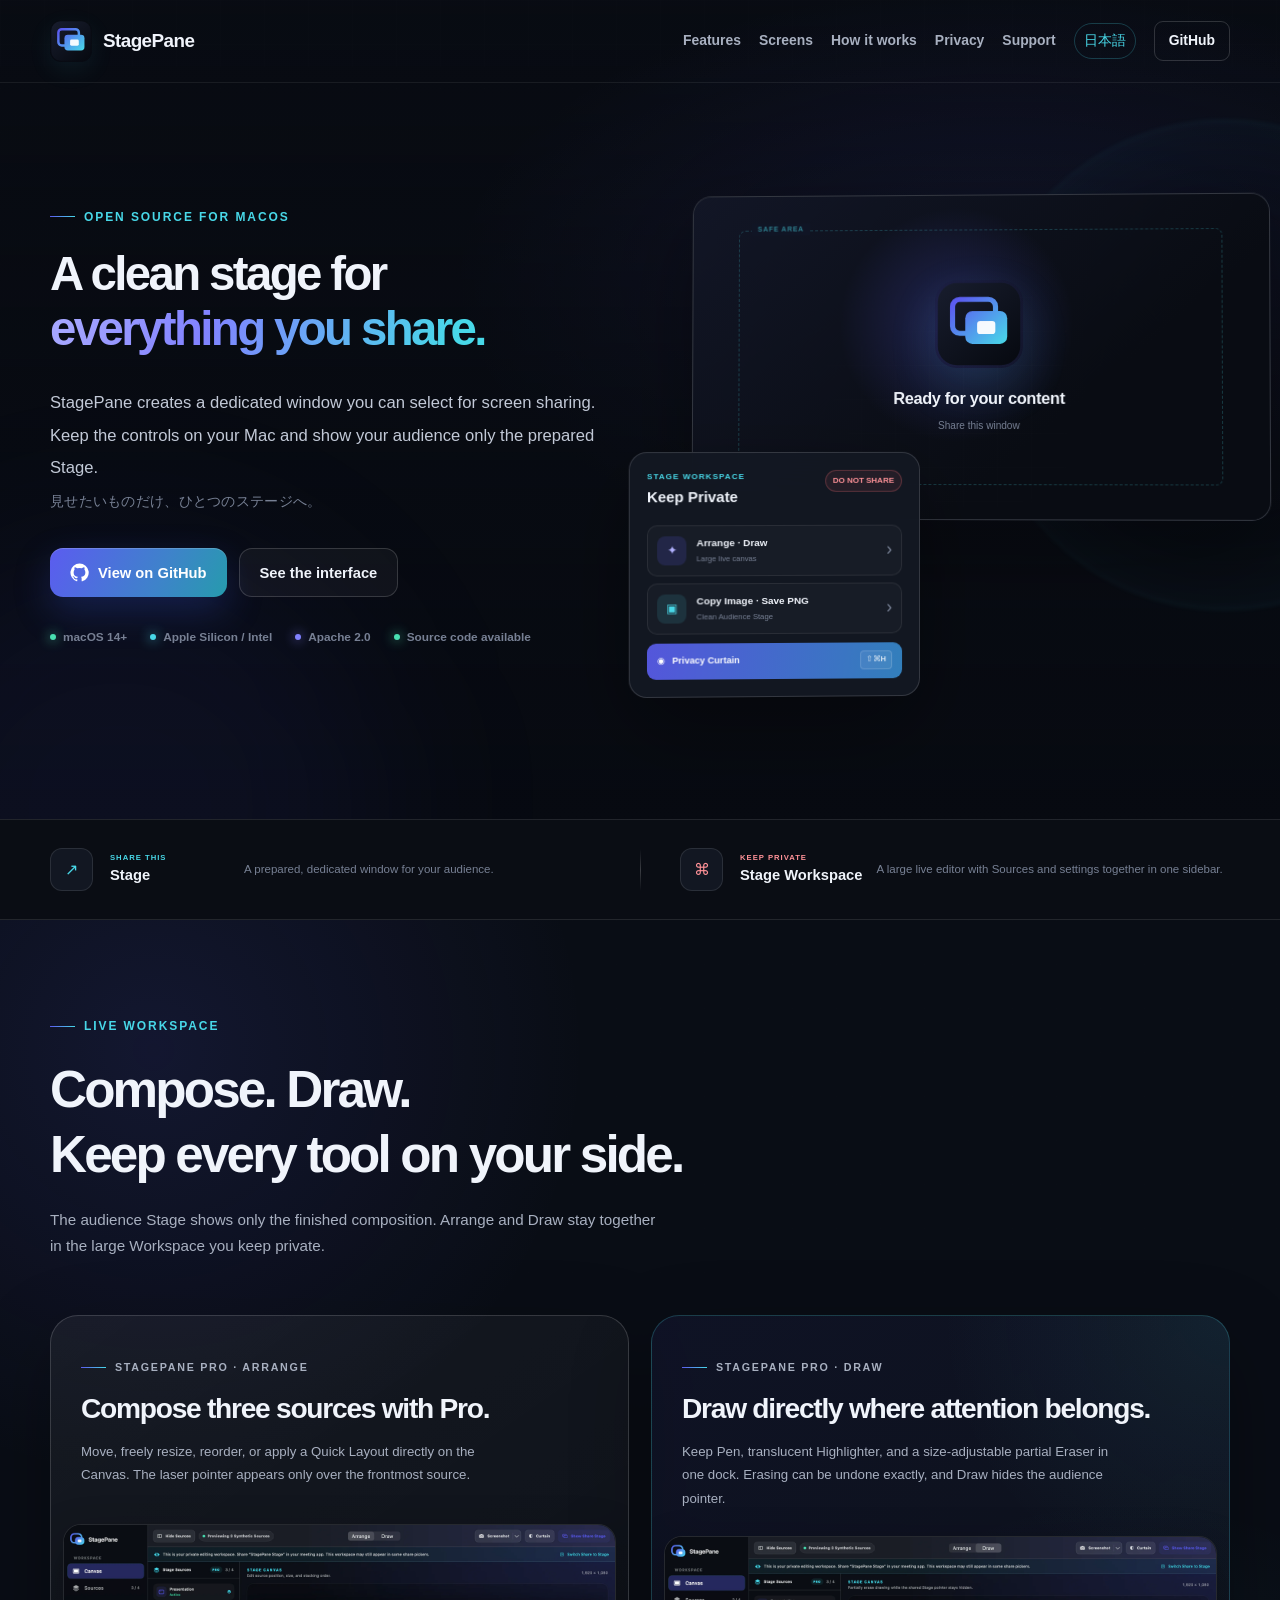
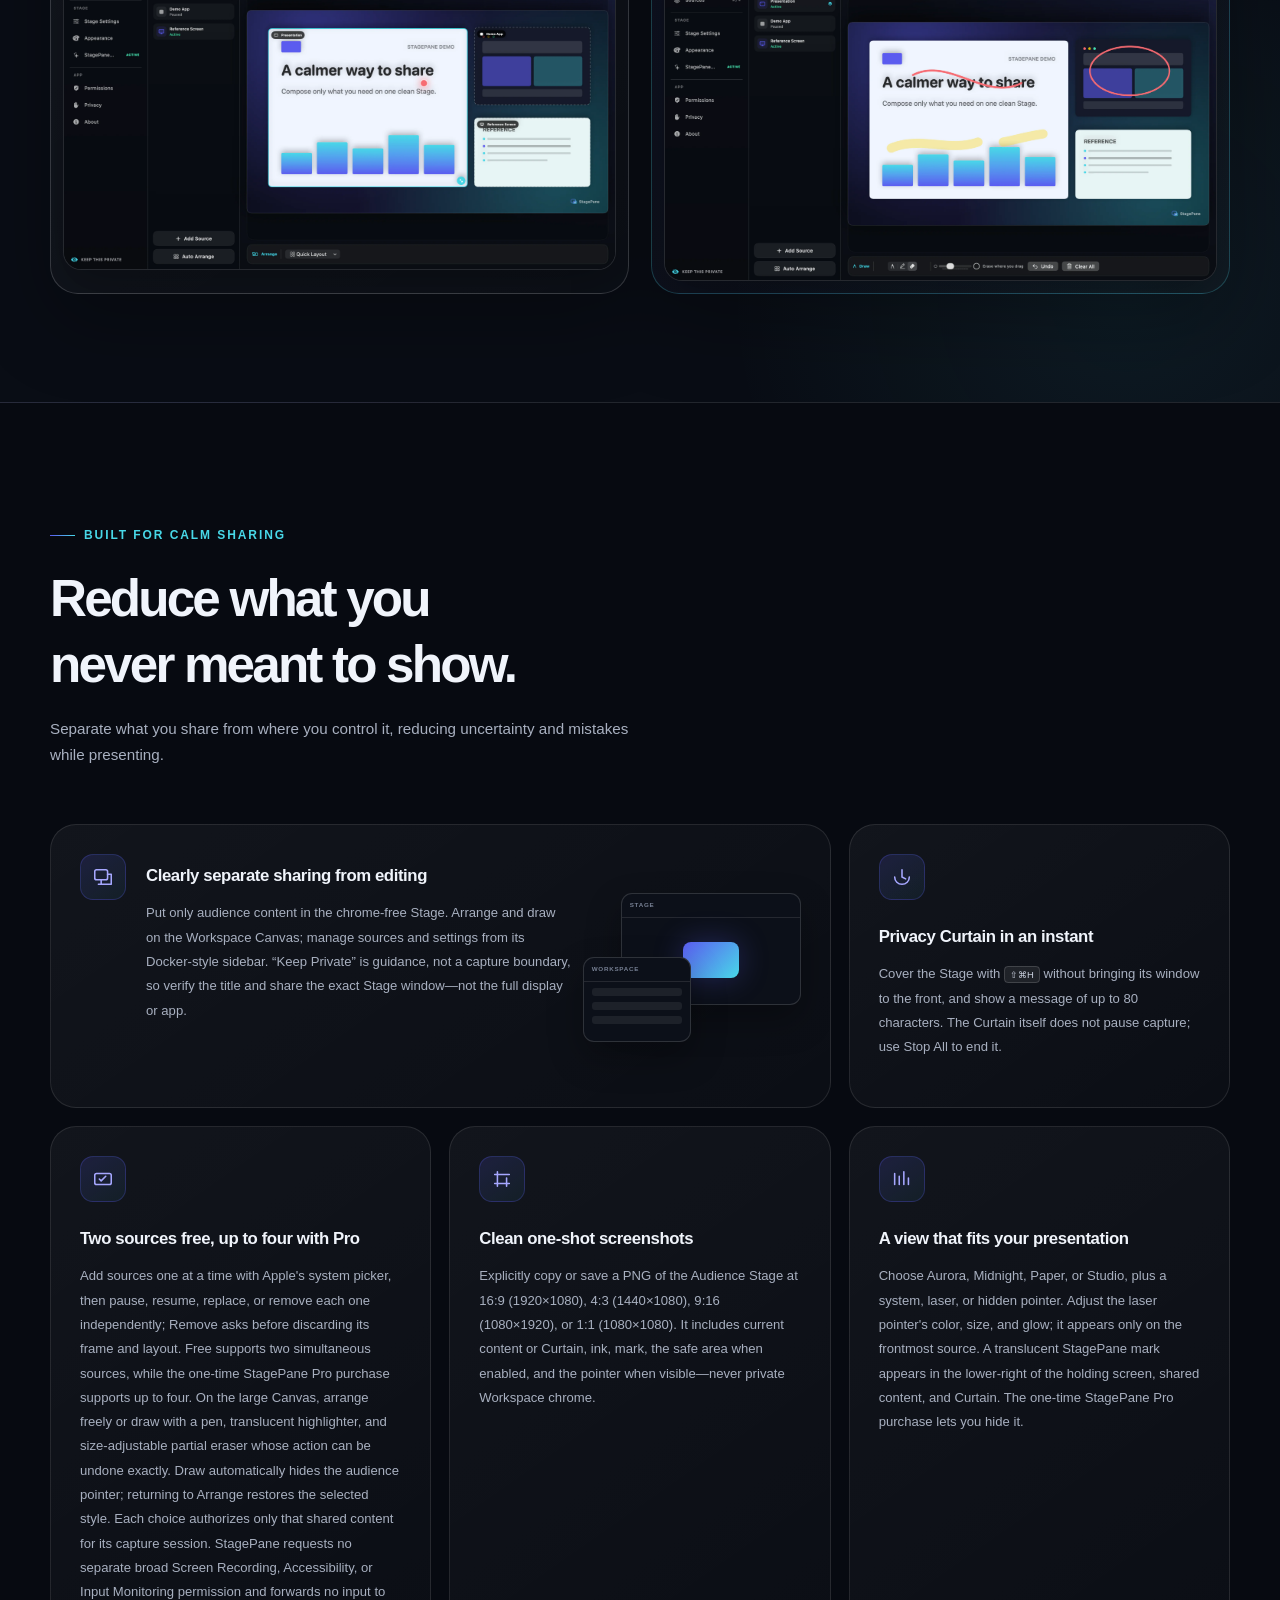
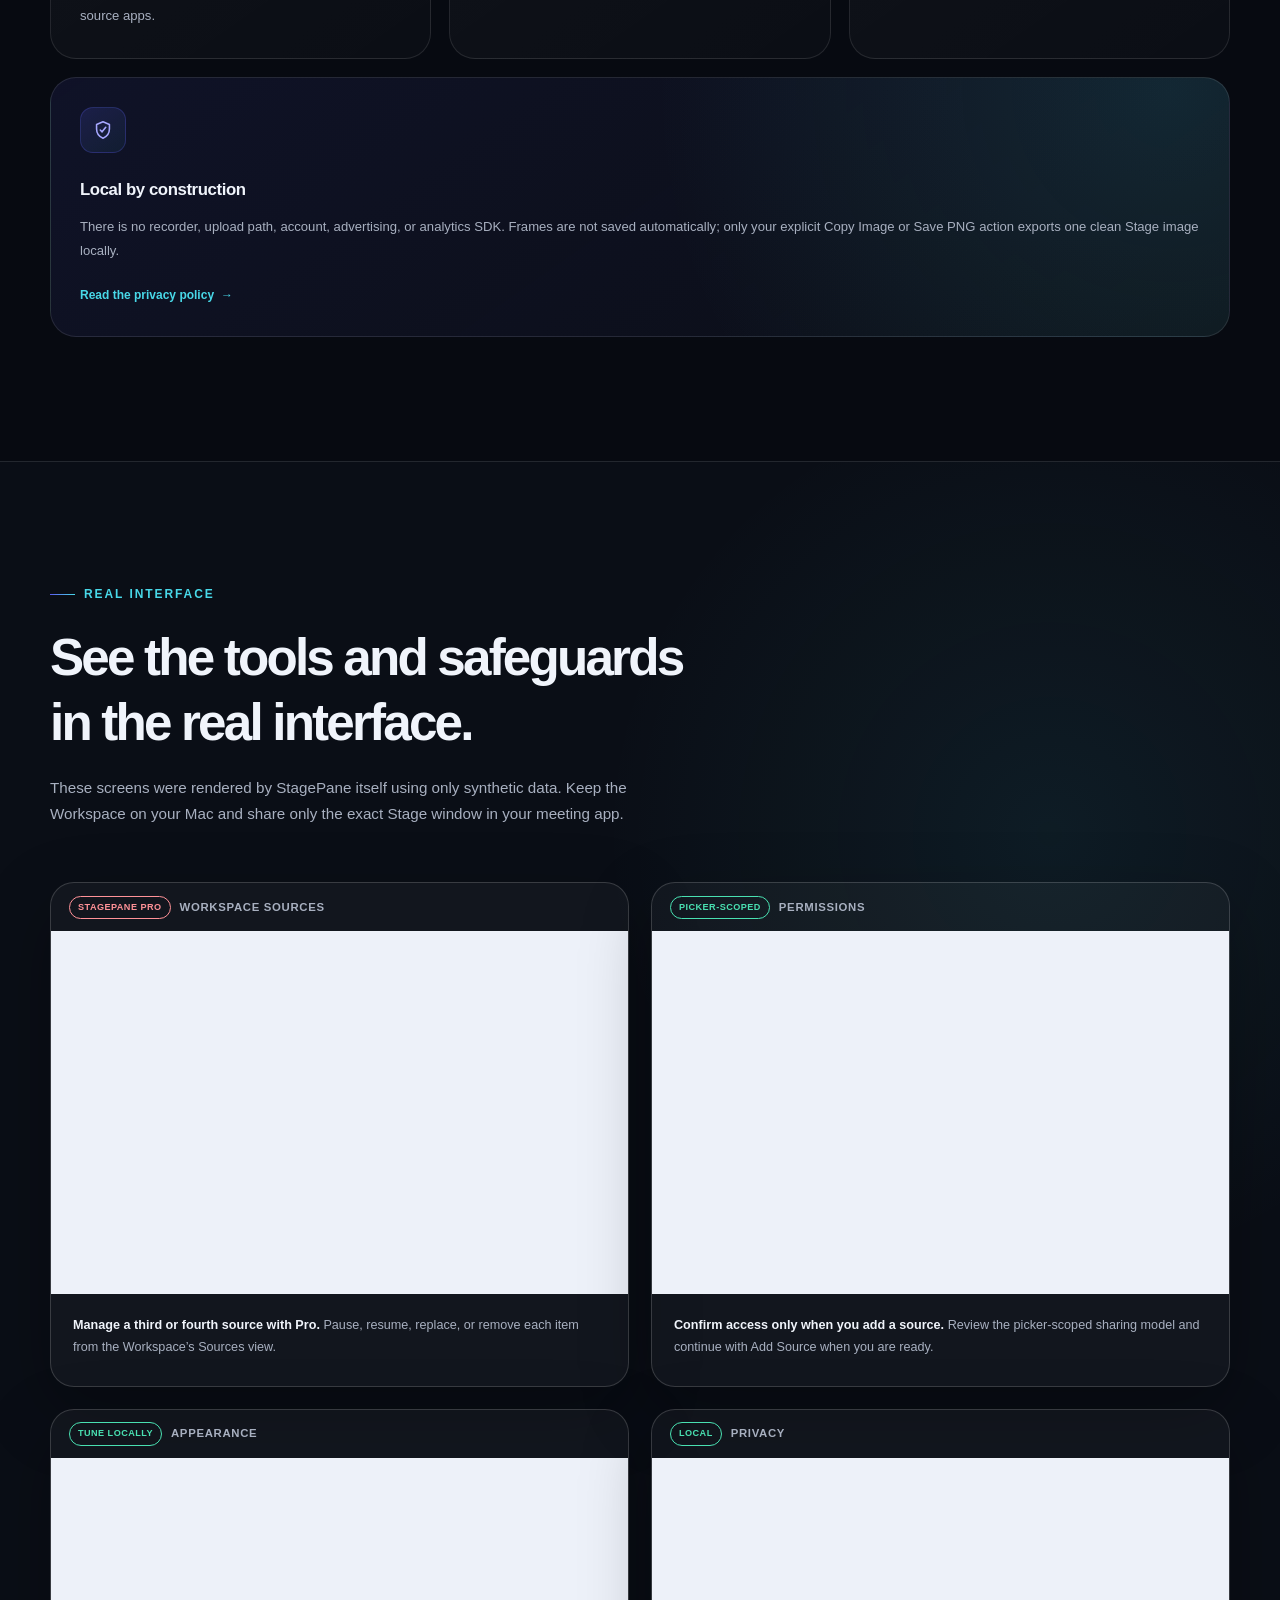
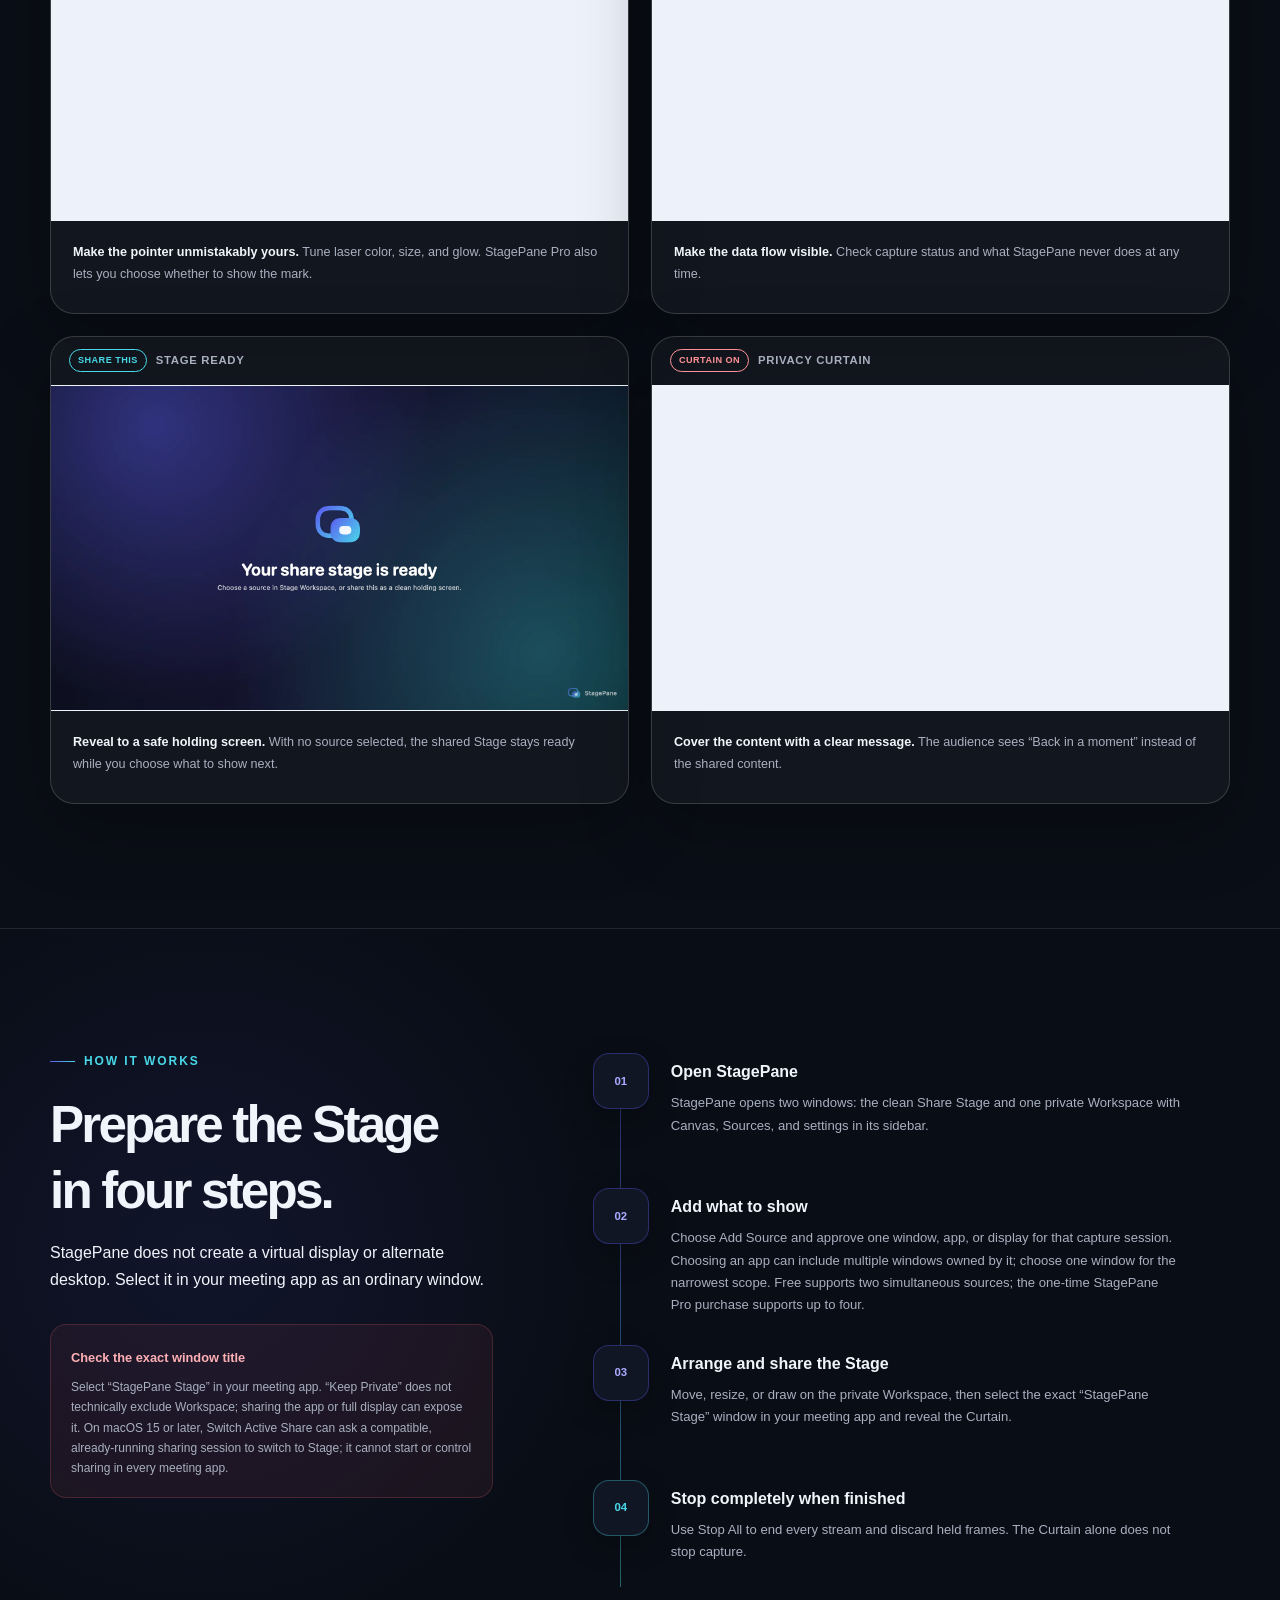
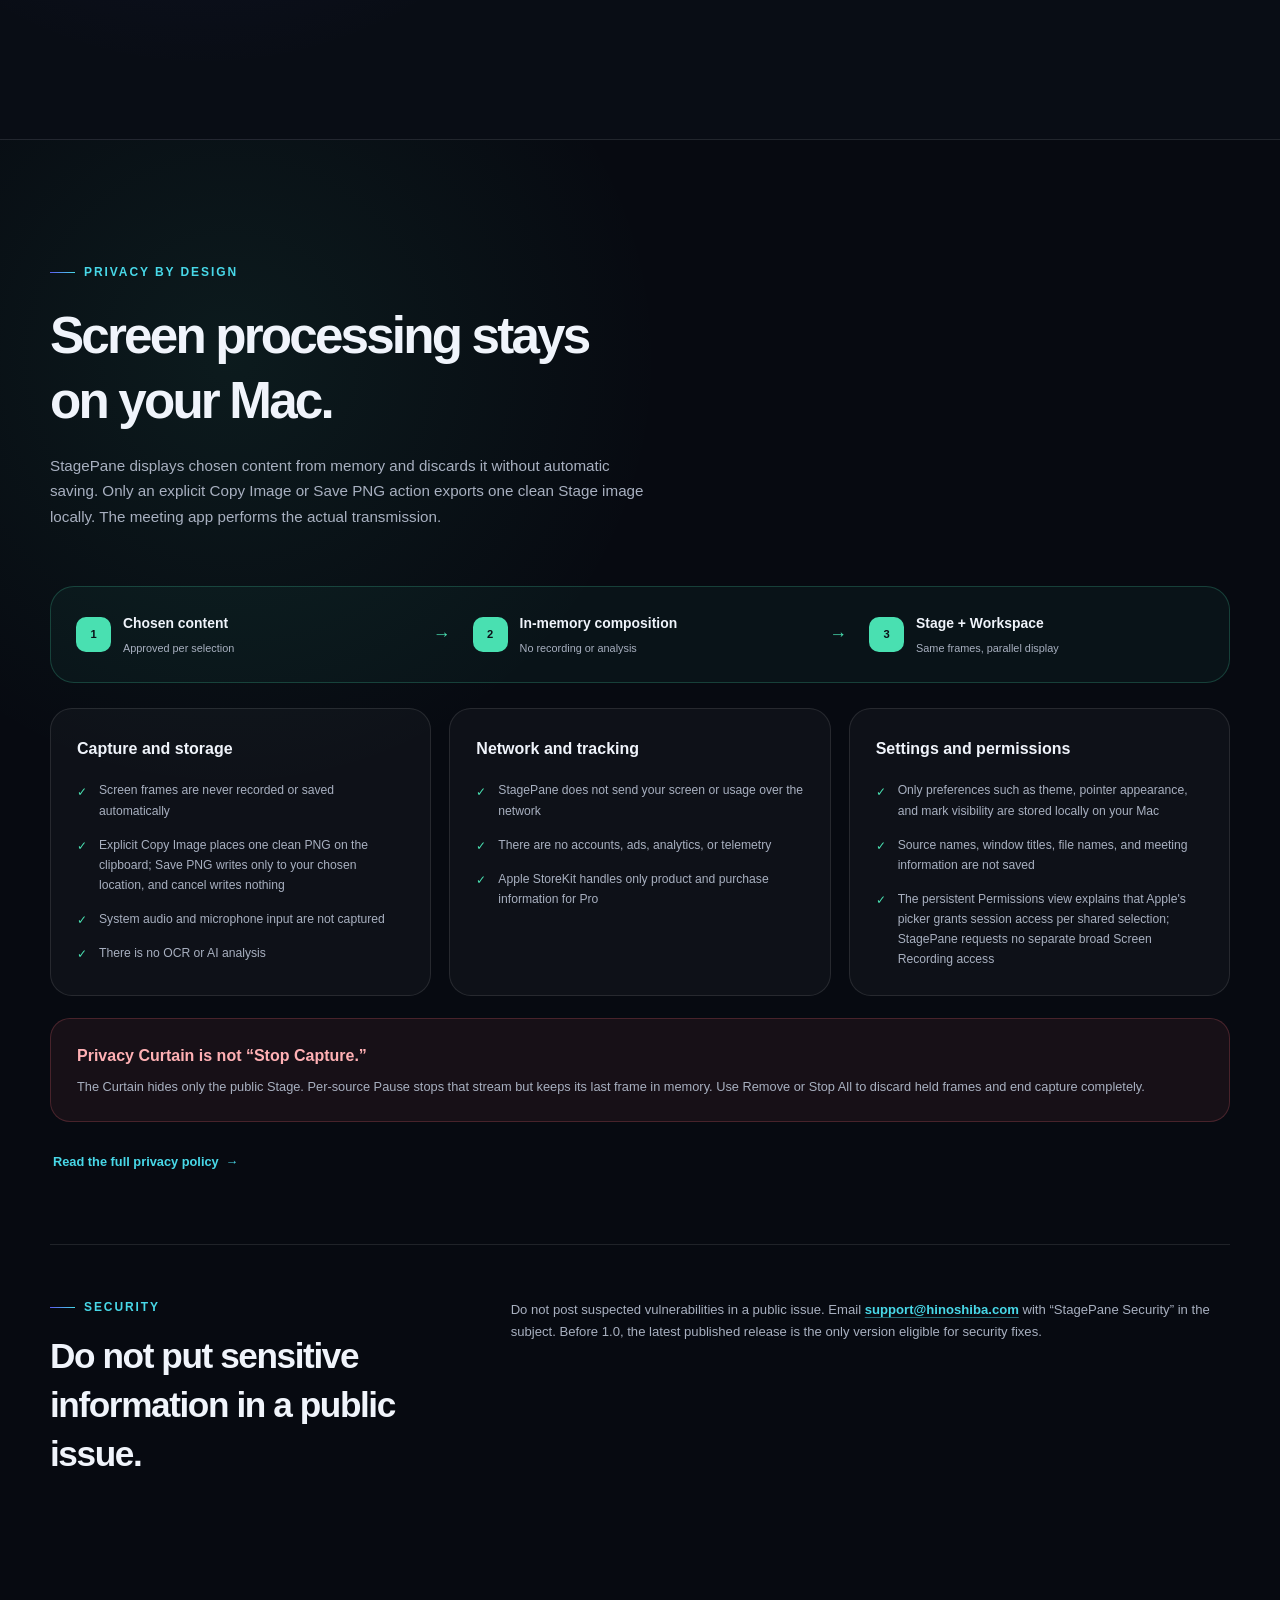
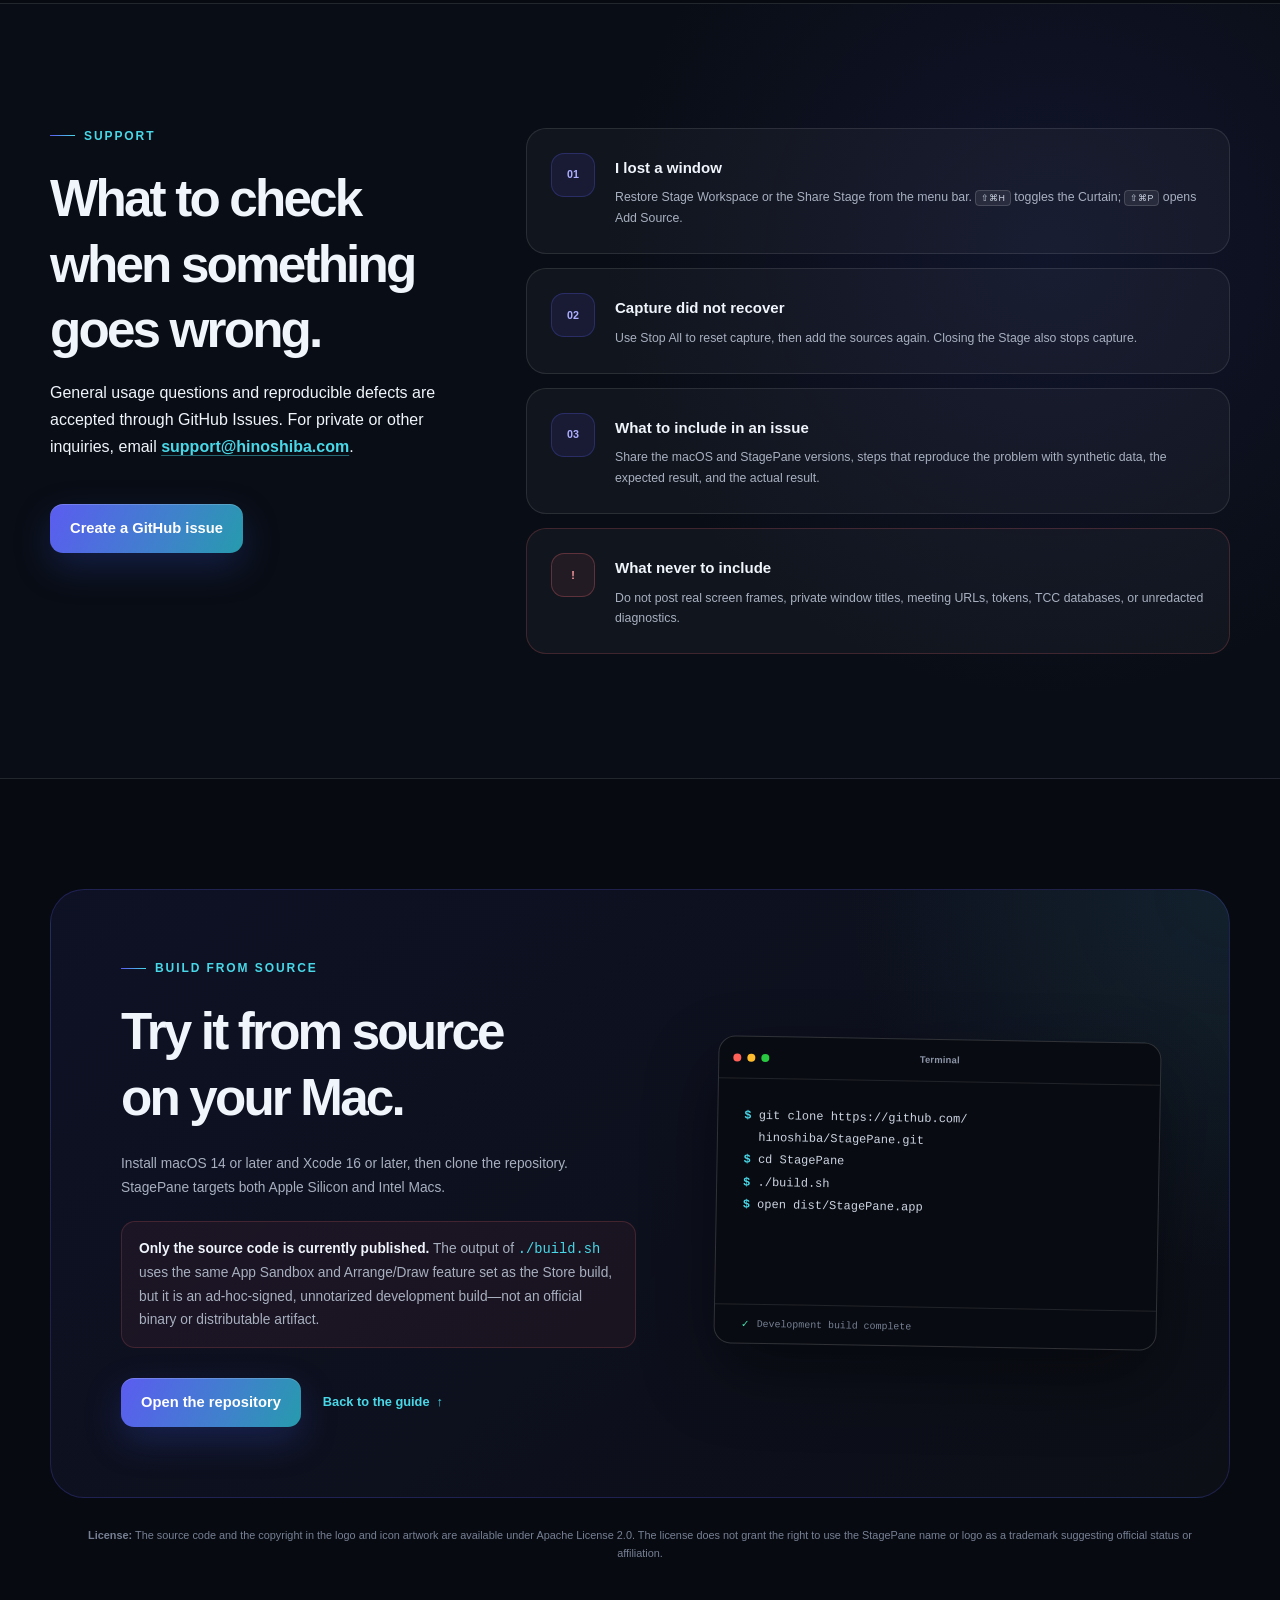
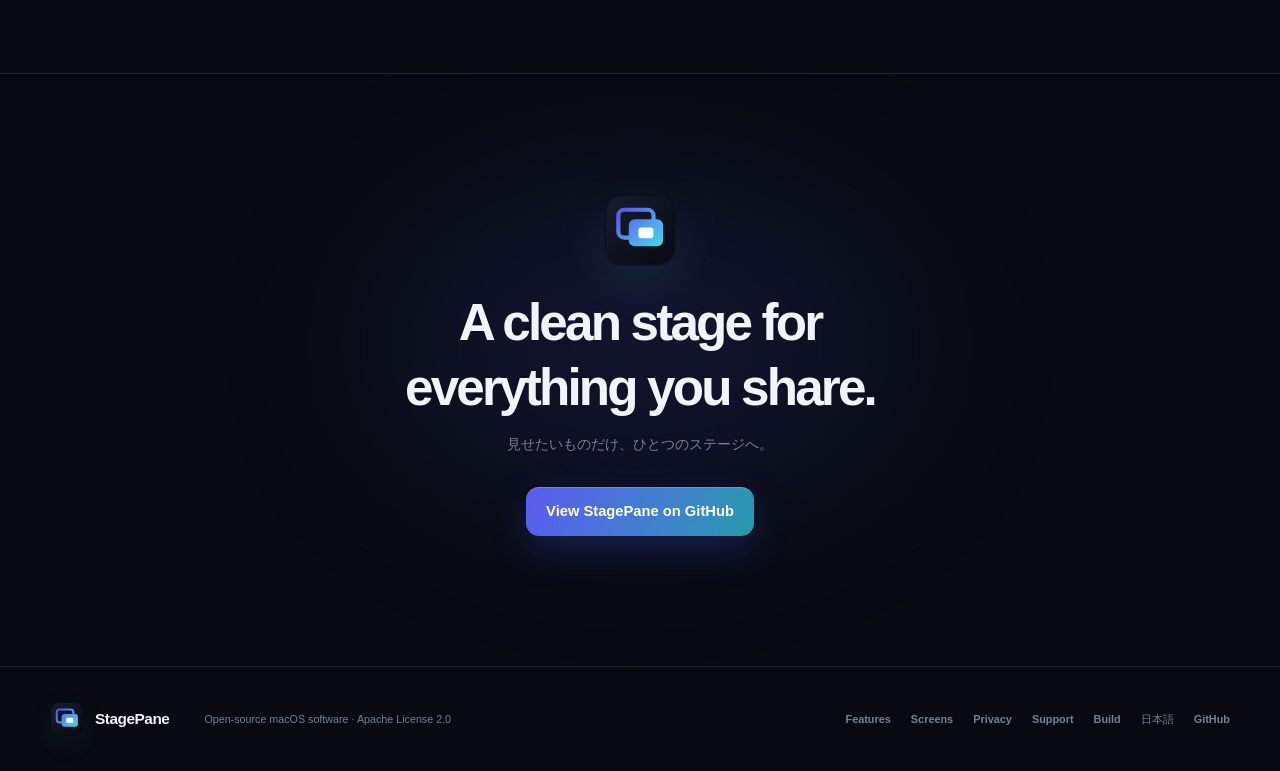
==== commit d7746046: "feat: add StagePane Pro in-app purchase" ====
--- a/site/en/index.html
+++ b/site/en/index.html
@@ -20,12 +20,12 @@
     <meta property="og:image:type" content="image/webp">
     <meta property="og:image:width" content="2880">
     <meta property="og:image:height" content="1800">
-    <meta property="og:image:alt" content="StagePane Workspace arranging three sources into one Stage">
+    <meta property="og:image:alt" content="StagePane Pro Workspace arranging three sources into one Stage">
     <meta name="twitter:card" content="summary_large_image">
     <meta name="twitter:title" content="StagePane — A clean stage for everything you share.">
     <meta name="twitter:description" content="Arrange and draw in a private Workspace, share only the clean Stage window, and explicitly copy or save a local Stage PNG.">
     <meta name="twitter:image" content="https://stagepane.hinoshiba.com/assets/screenshots/en/arrange.webp">
-    <meta name="twitter:image:alt" content="StagePane Workspace arranging three sources into one Stage">
+    <meta name="twitter:image:alt" content="StagePane Pro Workspace arranging three sources into one Stage">
     <link rel="canonical" href="https://stagepane.hinoshiba.com/en/">
     <link rel="alternate" hreflang="en" href="https://stagepane.hinoshiba.com/en/">
     <link rel="alternate" hreflang="ja" href="https://stagepane.hinoshiba.com/">
@@ -167,22 +167,22 @@
           <div class="proof-grid">
             <article class="proof-card">
               <div class="proof-copy">
-                <p class="eyebrow"><span></span> Arrange</p>
-                <h3>Turn three sources into one composition.</h3>
+                <p class="eyebrow"><span></span> StagePane Pro · Arrange</p>
+                <h3>Compose three sources with Pro.</h3>
                 <p>Move, freely resize, reorder, or apply a Quick Layout directly on the Canvas. The laser pointer appears only over the frontmost source.</p>
               </div>
               <div class="proof-shot">
-                <img src="../assets/screenshots/en/arrange.webp" width="2880" height="1800" loading="eager" decoding="async" alt="Stage Workspace in Arrange mode with three synthetic sources, the selected source's editing outline and resize handle, and one laser pointer over the frontmost source">
+                <img src="../assets/screenshots/en/arrange.webp" width="2880" height="1800" loading="eager" decoding="async" alt="StagePane Pro Workspace in Arrange mode with three synthetic sources, the selected source's editing outline and resize handle, and one laser pointer over the frontmost source">
               </div>
             </article>
             <article class="proof-card">
               <div class="proof-copy">
-                <p class="eyebrow"><span></span> Draw</p>
+                <p class="eyebrow"><span></span> StagePane Pro · Draw</p>
                 <h3>Draw directly where attention belongs.</h3>
                 <p>Keep Pen, translucent Highlighter, and a size-adjustable partial Eraser in one dock. Erasing can be undone exactly, and Draw hides the audience pointer.</p>
               </div>
               <div class="proof-shot">
-                <img src="../assets/screenshots/en/draw.webp" width="2880" height="1800" loading="lazy" decoding="async" alt="Stage Workspace in Draw mode with three synthetic sources, pen and highlighter strokes, a partially erased area, the Eraser selected, and no audience pointer visible">
+                <img src="../assets/screenshots/en/draw.webp" width="2880" height="1800" loading="lazy" decoding="async" alt="StagePane Pro Workspace in Draw mode with three synthetic sources, pen and highlighter strokes, a partially erased area, the Eraser selected, and no audience pointer visible">
               </div>
             </article>
           </div>
@@ -209,8 +209,8 @@
             </article>
             <article class="feature-card">
               <div class="feature-icon"><svg viewBox="0 0 24 24" aria-hidden="true"><rect x="3" y="6" width="18" height="12" rx="2"/><path d="m8 12 2 2 5-5"/></svg></div>
-              <h3>Arrange and draw with up to four sources</h3>
-              <p>Add sources one at a time with Apple's system picker, then pause, resume, replace, or remove each one independently; Remove asks before discarding its frame and layout. On the large Canvas, arrange freely or draw with a pen, translucent highlighter, and size-adjustable partial eraser whose action can be undone exactly. Draw automatically hides the audience pointer; returning to Arrange restores the selected style. Each choice authorizes only that shared content for its capture session. StagePane requests no separate broad Screen Recording, Accessibility, or Input Monitoring permission and forwards no input to source apps.</p>
+              <h3>Two sources free, up to four with Pro</h3>
+              <p>Add sources one at a time with Apple's system picker, then pause, resume, replace, or remove each one independently; Remove asks before discarding its frame and layout. Free supports two simultaneous sources, while the one-time StagePane Pro purchase supports up to four. On the large Canvas, arrange freely or draw with a pen, translucent highlighter, and size-adjustable partial eraser whose action can be undone exactly. Draw automatically hides the audience pointer; returning to Arrange restores the selected style. Each choice authorizes only that shared content for its capture session. StagePane requests no separate broad Screen Recording, Accessibility, or Input Monitoring permission and forwards no input to source apps.</p>
             </article>
             <article class="feature-card">
               <div class="feature-icon"><svg viewBox="0 0 24 24" aria-hidden="true"><path d="M4 7h16M7 4v16m10-9v9M4 17h16"/></svg></div>
@@ -220,7 +220,7 @@
             <article class="feature-card">
               <div class="feature-icon"><svg viewBox="0 0 24 24" aria-hidden="true"><path d="M4 18V6m5 12V9m5 9V4m5 14v-7"/></svg></div>
               <h3>A view that fits your presentation</h3>
-              <p>Choose Aurora, Midnight, Paper, or Studio, plus a system, laser, or hidden pointer. Adjust the laser pointer's color, size, and glow; it appears only on the frontmost source. A translucent StagePane mark is shown by default in the lower-right of the holding screen, shared content, and the Curtain, and can be disabled.</p>
+              <p>Choose Aurora, Midnight, Paper, or Studio, plus a system, laser, or hidden pointer. Adjust the laser pointer's color, size, and glow; it appears only on the frontmost source. A translucent StagePane mark appears in the lower-right of the holding screen, shared content, and Curtain. The one-time StagePane Pro purchase lets you hide it.</p>
             </article>
             <article class="feature-card feature-card-accent">
               <div class="feature-icon"><svg viewBox="0 0 24 24" aria-hidden="true"><path d="M12 3 5 6v5c0 4.6 2.8 8.3 7 10 4.2-1.7 7-5.4 7-10V6l-7-3Z"/><path d="m9 12 2 2 4-5"/></svg></div>
@@ -241,9 +241,9 @@
           </div>
           <div class="screenshot-grid">
             <figure class="screenshot-card screenshot-card-tall">
-              <div class="screenshot-label"><span class="label-private">KEEP PRIVATE</span> Workspace Sources</div>
-              <img src="../assets/screenshots/en/sources.webp" width="2880" height="1800" loading="lazy" decoding="async" alt="StagePane Workspace Sources view with three synthetic sources, two active and one paused, plus Pause, Resume, Replace, and Remove actions">
-              <figcaption><strong>Pause, resume, or replace each source.</strong> See the state and available actions for all three sources together in the Workspace’s Sources view.</figcaption>
+              <div class="screenshot-label"><span class="label-private">STAGEPANE PRO</span> Workspace Sources</div>
+              <img src="../assets/screenshots/en/sources.webp" width="2880" height="1800" loading="lazy" decoding="async" alt="StagePane Pro Workspace Sources view with three synthetic sources, two active and one paused, plus Pause, Resume, Replace, and Remove actions">
+              <figcaption><strong>Manage a third or fourth source with Pro.</strong> Pause, resume, replace, or remove each item from the Workspace’s Sources view.</figcaption>
             </figure>
             <figure class="screenshot-card screenshot-card-tall">
               <div class="screenshot-label"><span class="label-local">PICKER-SCOPED</span> Permissions</div>
@@ -253,7 +253,7 @@
             <figure class="screenshot-card screenshot-card-tall">
               <div class="screenshot-label"><span class="label-local">TUNE LOCALLY</span> Appearance</div>
               <img src="../assets/screenshots/en/appearance.webp" width="2880" height="1800" loading="lazy" decoding="async" alt="StagePane Appearance settings for laser pointer color, size, glow, safe area, and StagePane mark">
-              <figcaption><strong>Make the pointer unmistakably yours.</strong> Tune laser color, size, and glow, then choose whether to show the safe area and StagePane mark.</figcaption>
+              <figcaption><strong>Make the pointer unmistakably yours.</strong> Tune laser color, size, and glow. StagePane Pro also lets you choose whether to show the mark.</figcaption>
             </figure>
             <figure class="screenshot-card screenshot-card-tall">
               <div class="screenshot-label"><span class="label-local">LOCAL</span> Privacy</div>
@@ -284,7 +284,7 @@
           </div>
           <ol class="steps">
             <li><span>01</span><div><h3>Open StagePane</h3><p>StagePane opens two windows: the clean Share Stage and one private Workspace with Canvas, Sources, and settings in its sidebar.</p></div></li>
-            <li><span>02</span><div><h3>Add what to show</h3><p>Choose Add Source and approve one window, app, or display for that capture session. Choosing an app can include multiple windows owned by it; choose one window for the narrowest scope, then repeat as needed for up to four sources.</p></div></li>
+            <li><span>02</span><div><h3>Add what to show</h3><p>Choose Add Source and approve one window, app, or display for that capture session. Choosing an app can include multiple windows owned by it; choose one window for the narrowest scope. Free supports two simultaneous sources; the one-time StagePane Pro purchase supports up to four.</p></div></li>
             <li><span>03</span><div><h3>Arrange and share the Stage</h3><p>Move, resize, or draw on the private Workspace, then select the exact “StagePane Stage” window in your meeting app and reveal the Curtain.</p></div></li>
             <li><span>04</span><div><h3>Stop completely when finished</h3><p>Use Stop All to end every stream and discard held frames. The Curtain alone does not stop capture.</p></div></li>
           </ol>
@@ -305,7 +305,7 @@
           </div>
           <div class="privacy-grid">
             <article class="info-card"><h3>Capture and storage</h3><ul class="check-list"><li>Screen frames are never recorded or saved automatically</li><li>Explicit Copy Image places one clean PNG on the clipboard; Save PNG writes only to your chosen location, and cancel writes nothing</li><li>System audio and microphone input are not captured</li><li>There is no OCR or AI analysis</li></ul></article>
-            <article class="info-card"><h3>Network and tracking</h3><ul class="check-list"><li>StagePane does not send your screen or usage over the network</li><li>There are no accounts, ads, analytics, or telemetry</li><li>No third-party runtime SDK is bundled</li></ul></article>
+            <article class="info-card"><h3>Network and tracking</h3><ul class="check-list"><li>StagePane does not send your screen or usage over the network</li><li>There are no accounts, ads, analytics, or telemetry</li><li>Apple StoreKit handles only product and purchase information for Pro</li></ul></article>
             <article class="info-card"><h3>Settings and permissions</h3><ul class="check-list"><li>Only preferences such as theme, pointer appearance, and mark visibility are stored locally on your Mac</li><li>Source names, window titles, file names, and meeting information are not saved</li><li>The persistent Permissions view explains that Apple's picker grants session access per shared selection; StagePane requests no separate broad Screen Recording access</li></ul></article>
           </div>
           <aside class="warning-card"><strong>Privacy Curtain is not “Stop Capture.”</strong><p>The Curtain hides only the public Stage. Per-source Pause stops that stream but keeps its last frame in memory. Use Remove or Stop All to discard held frames and end capture completely.</p></aside>
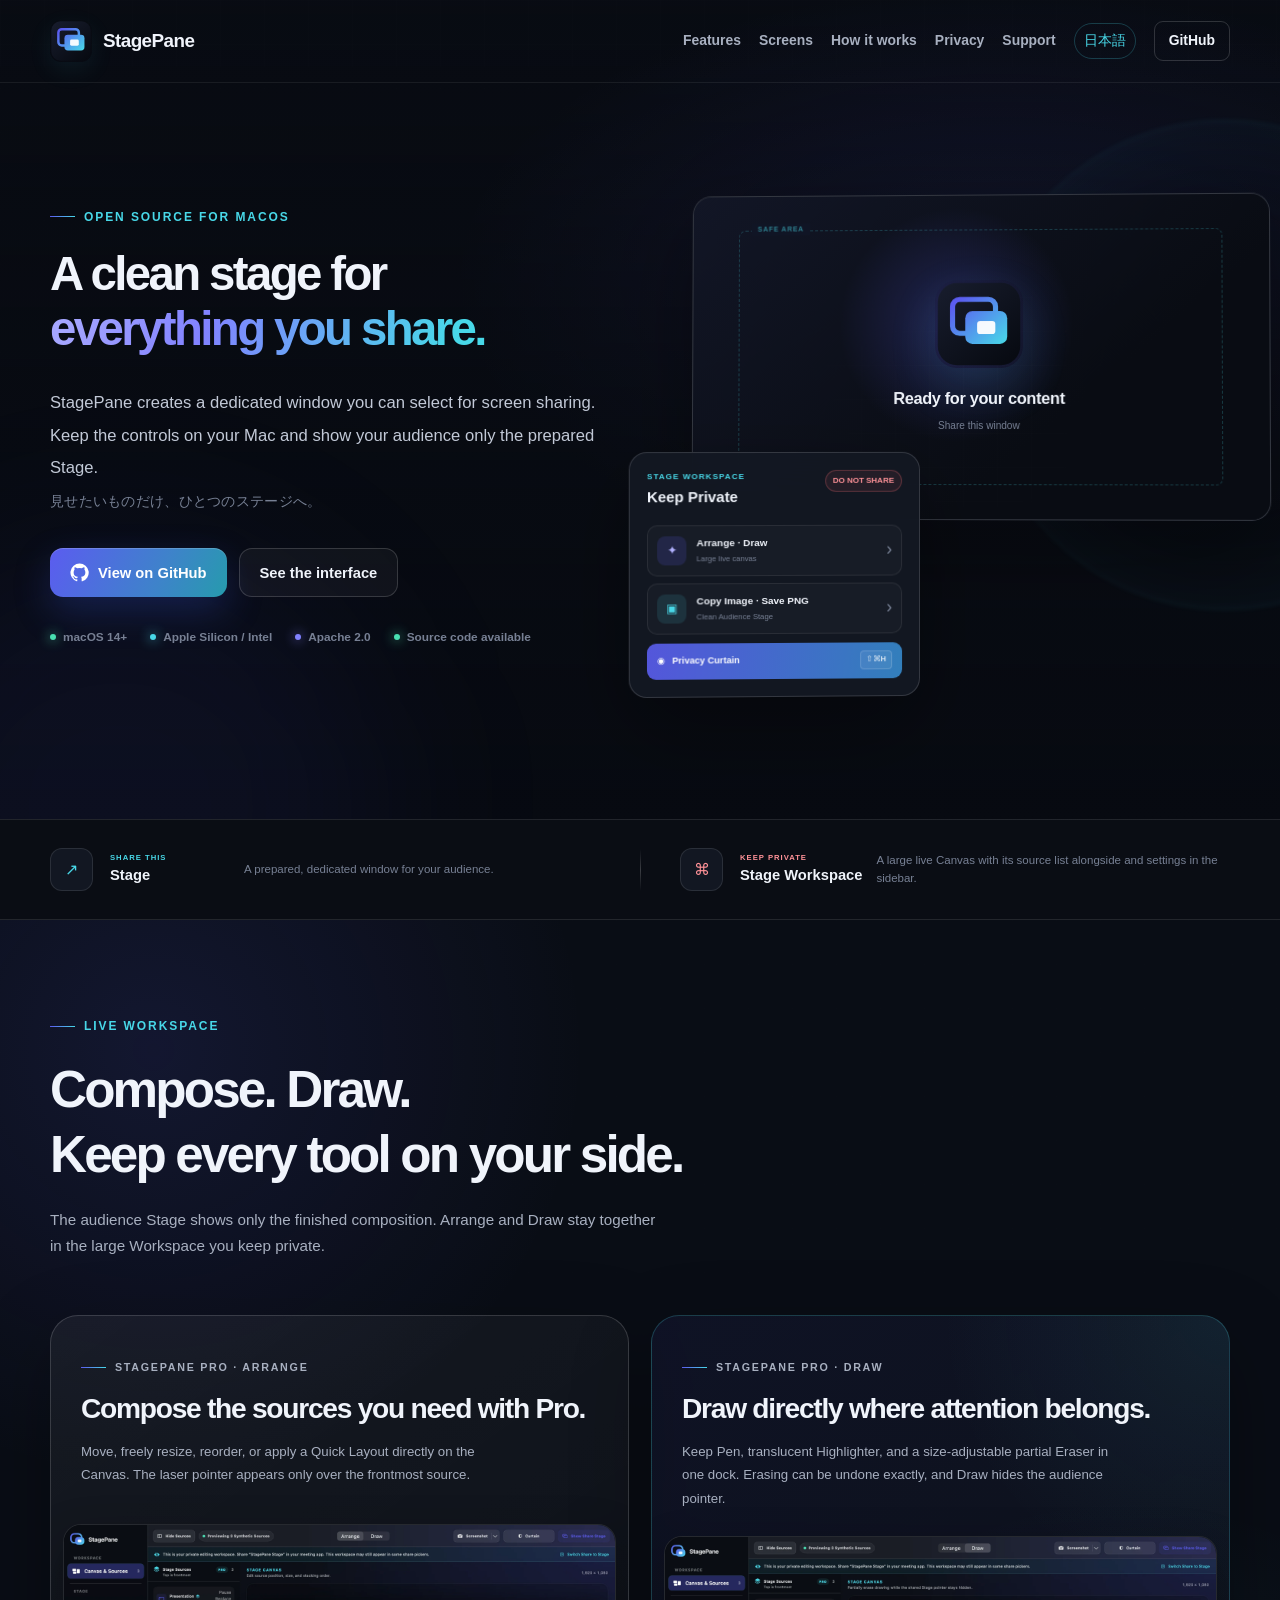
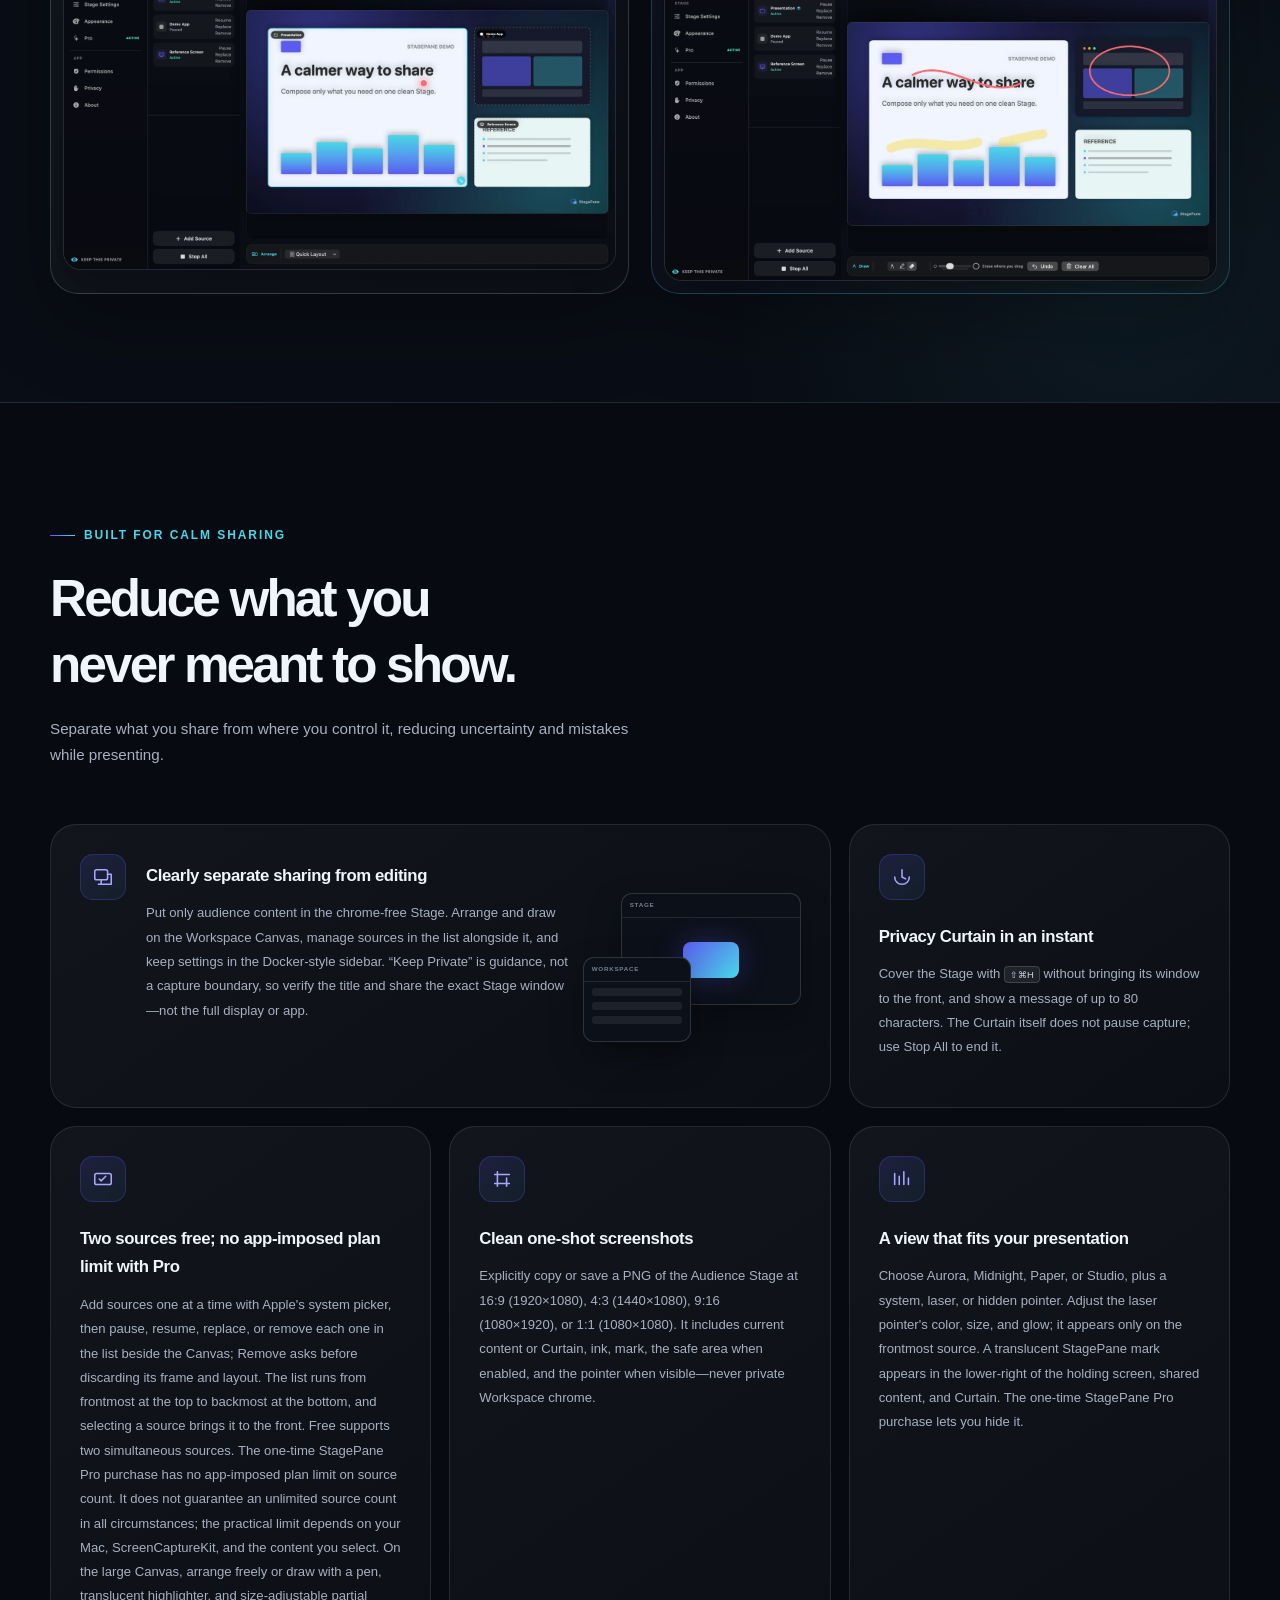
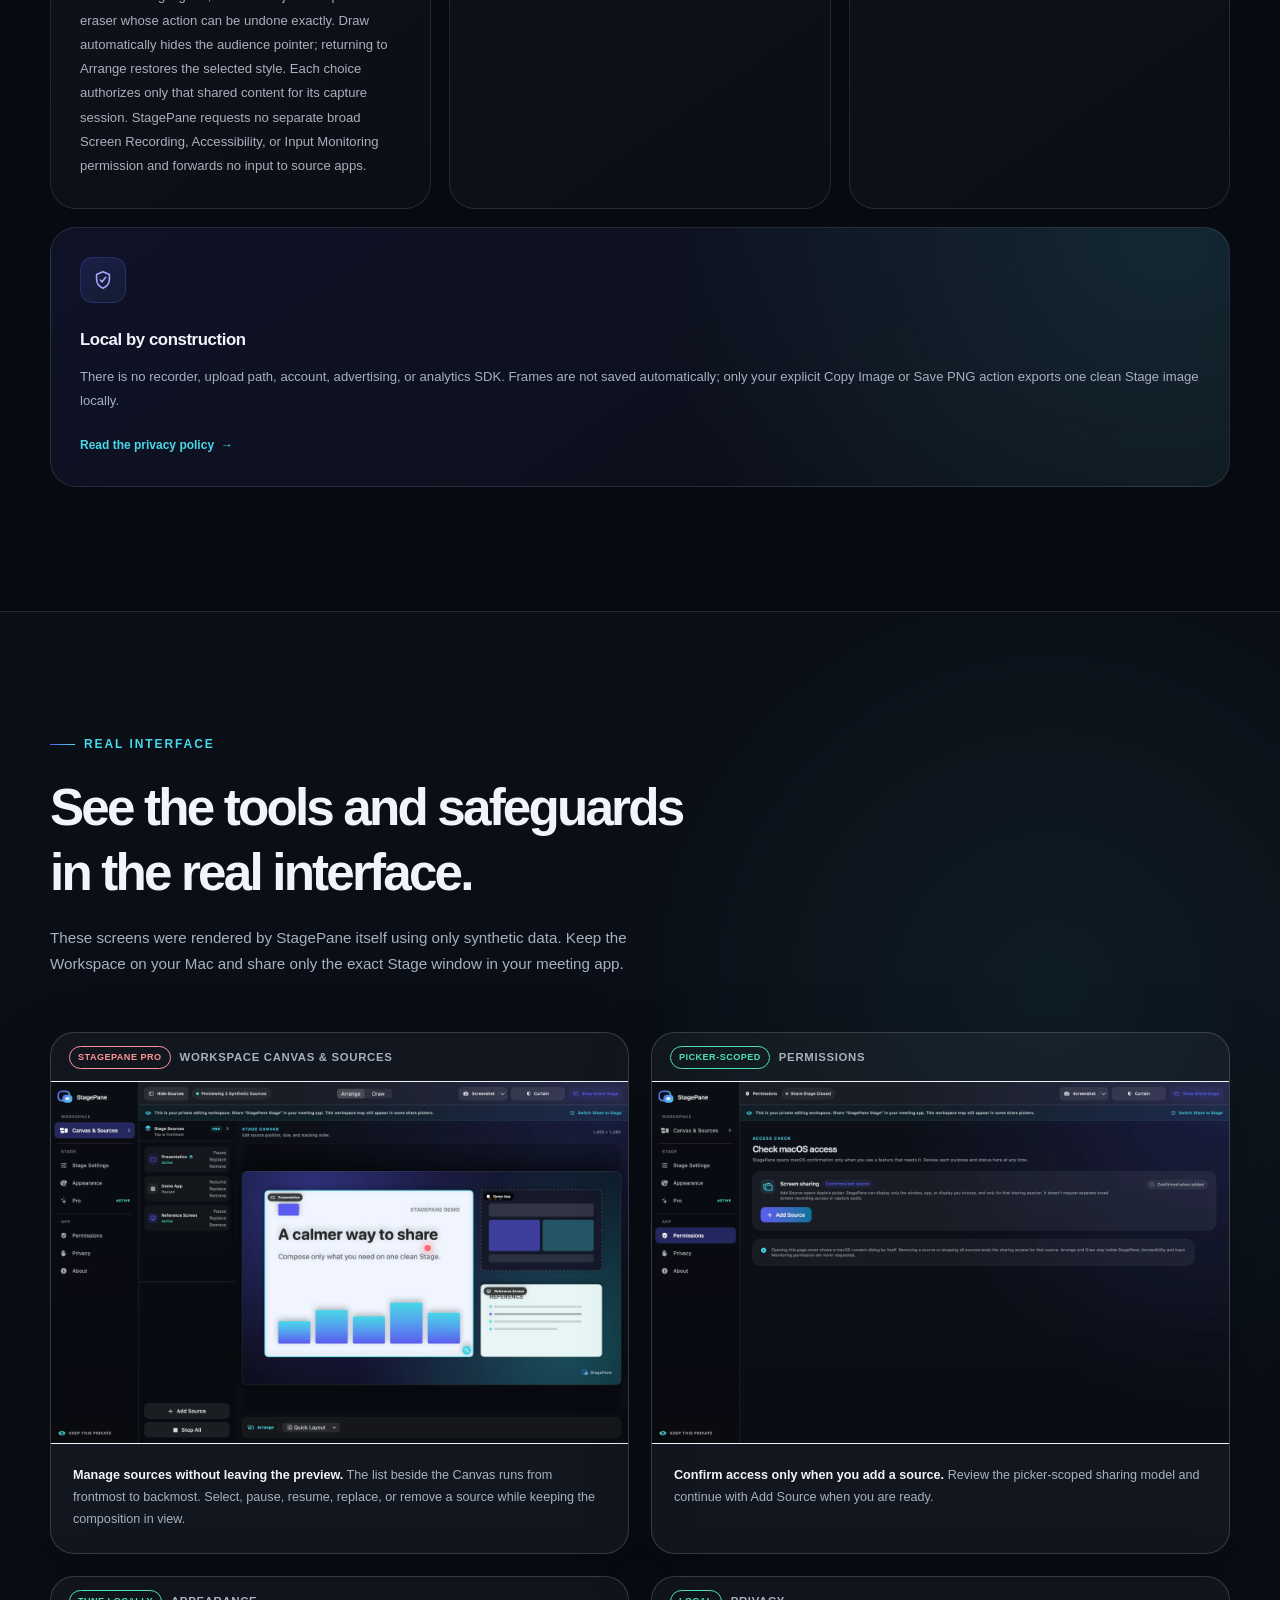
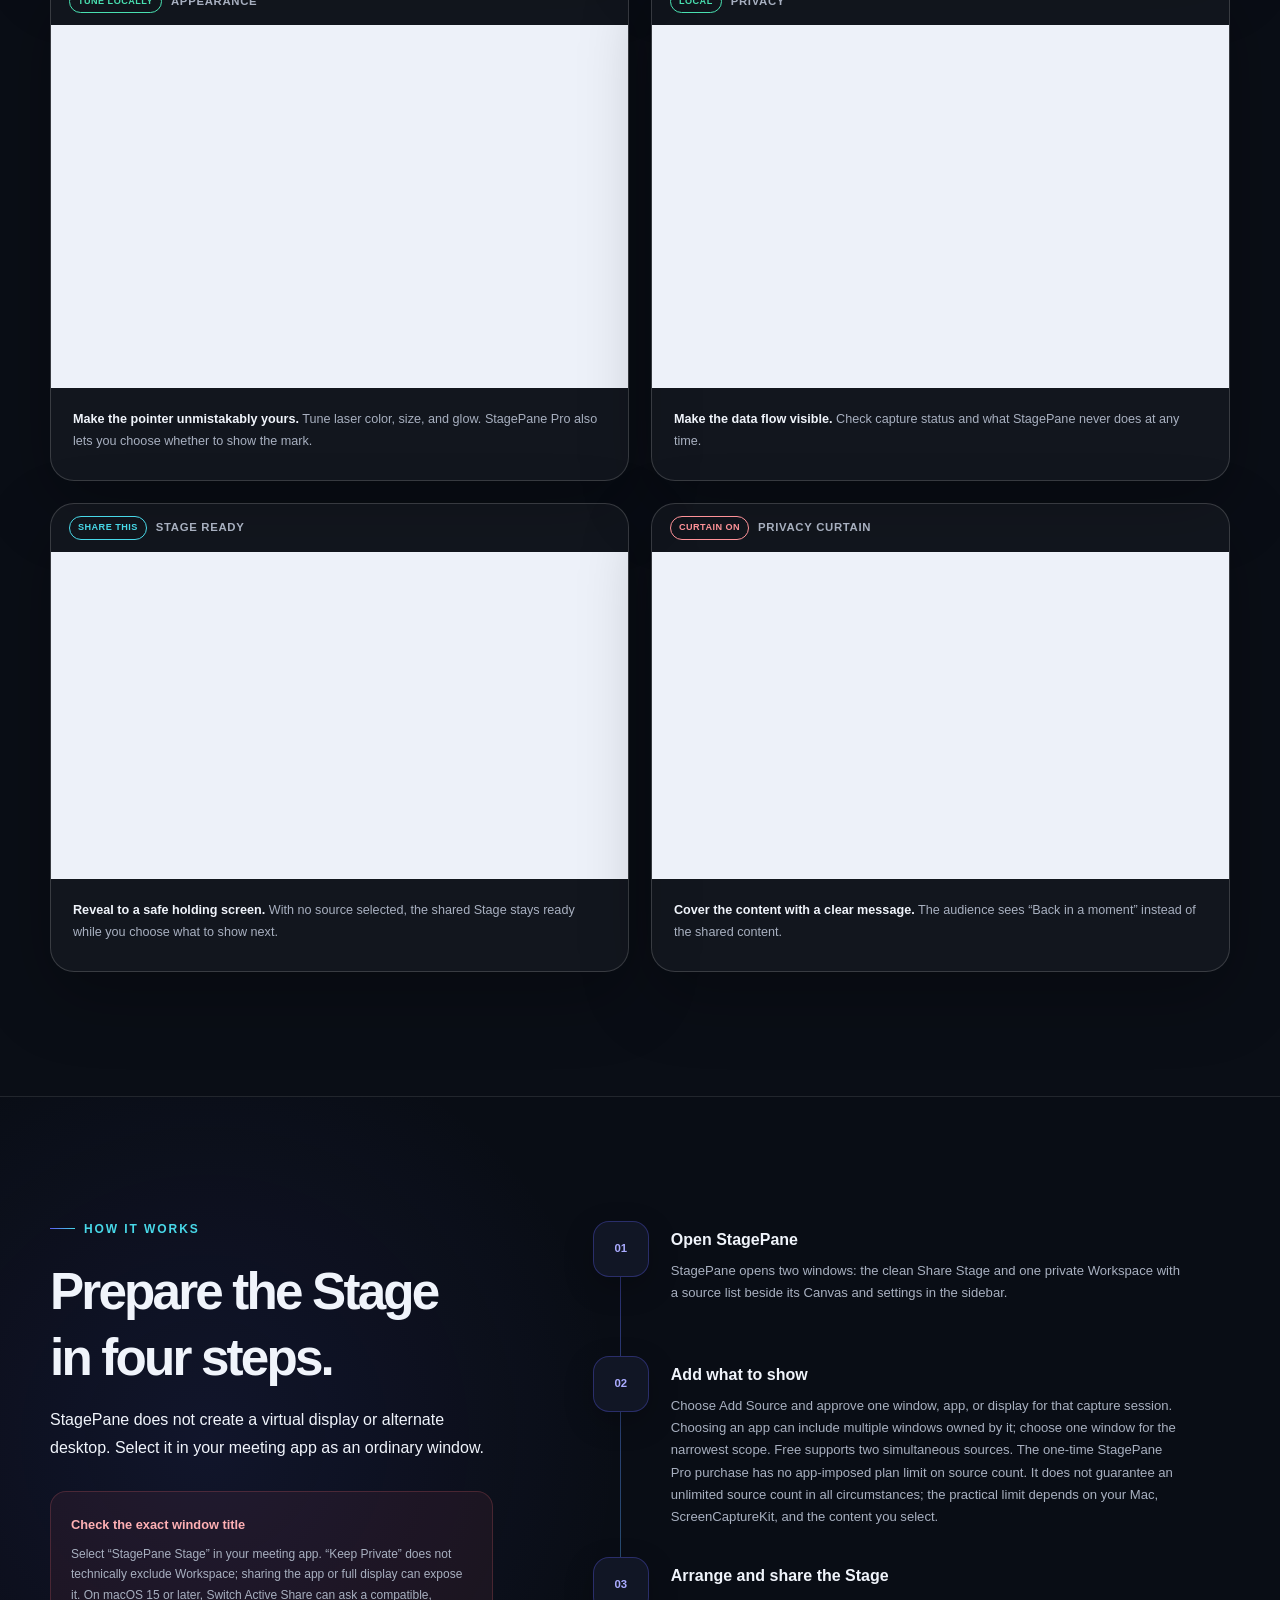
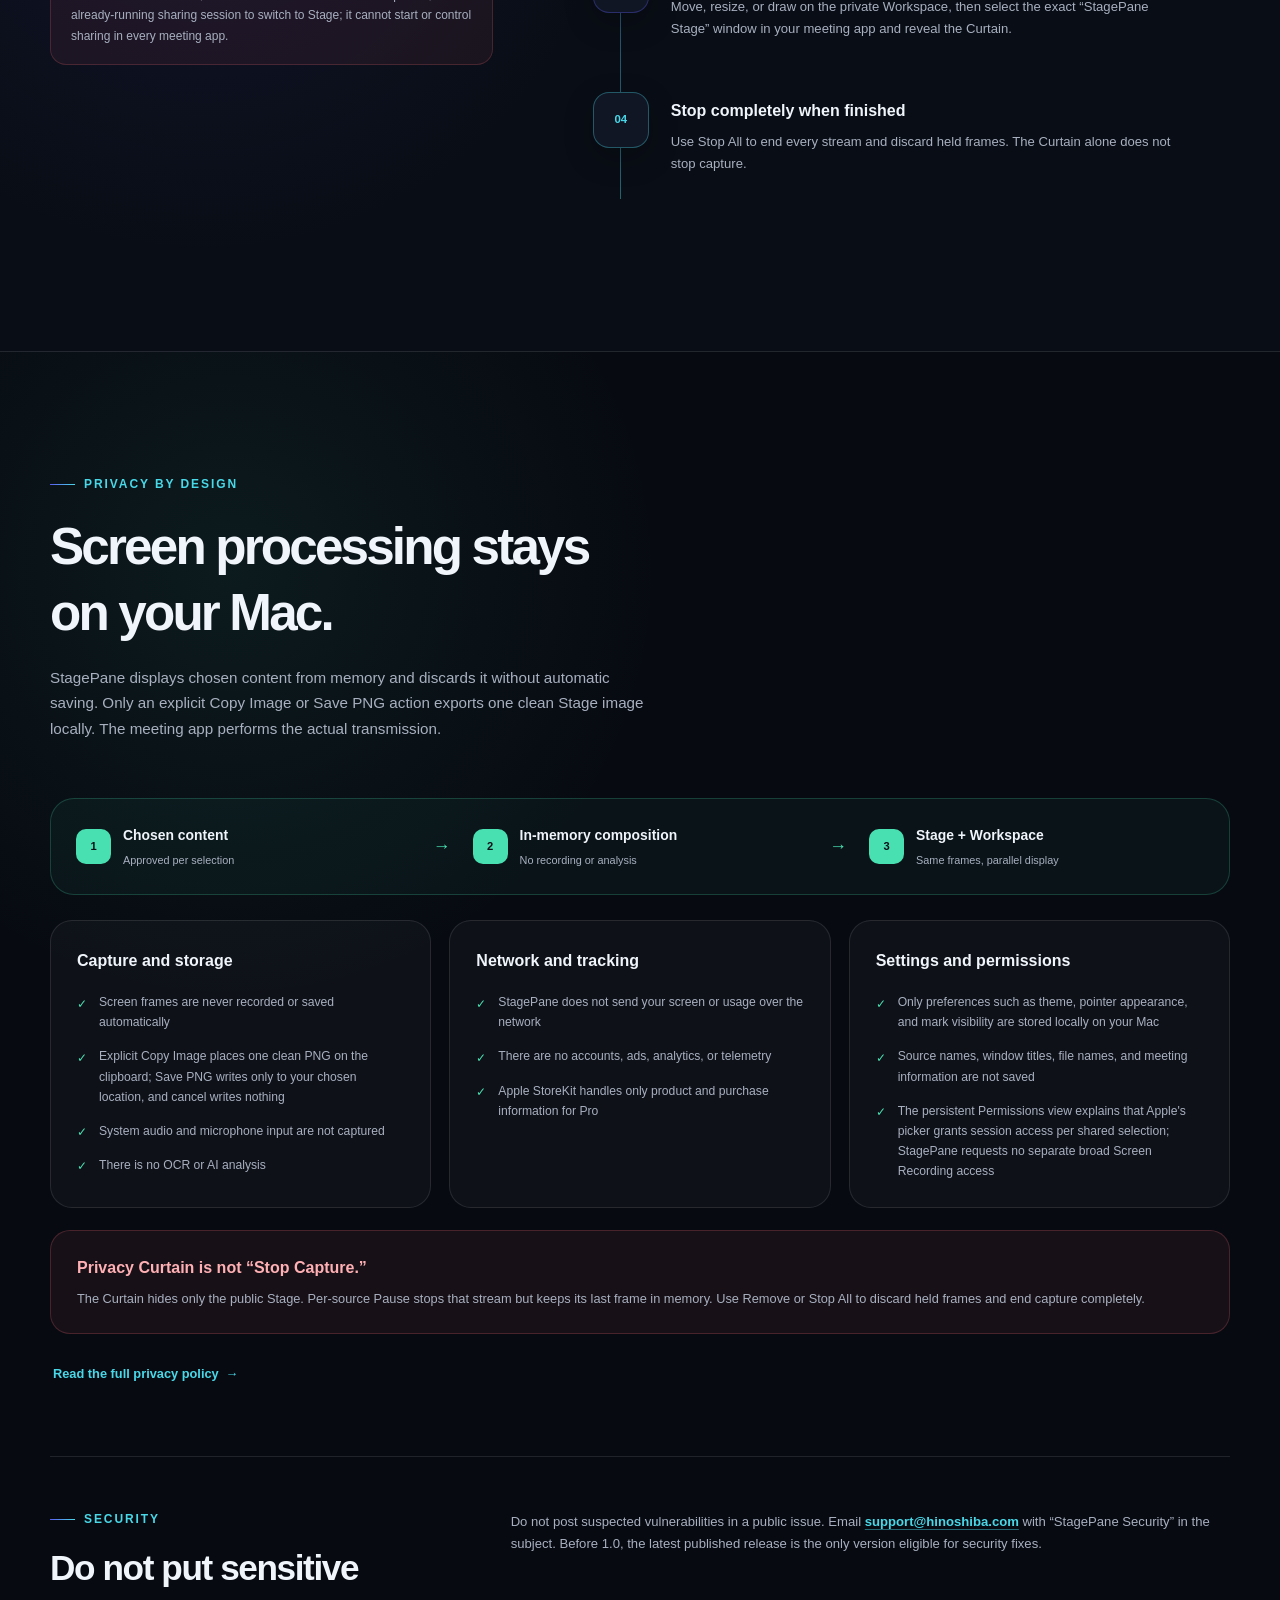
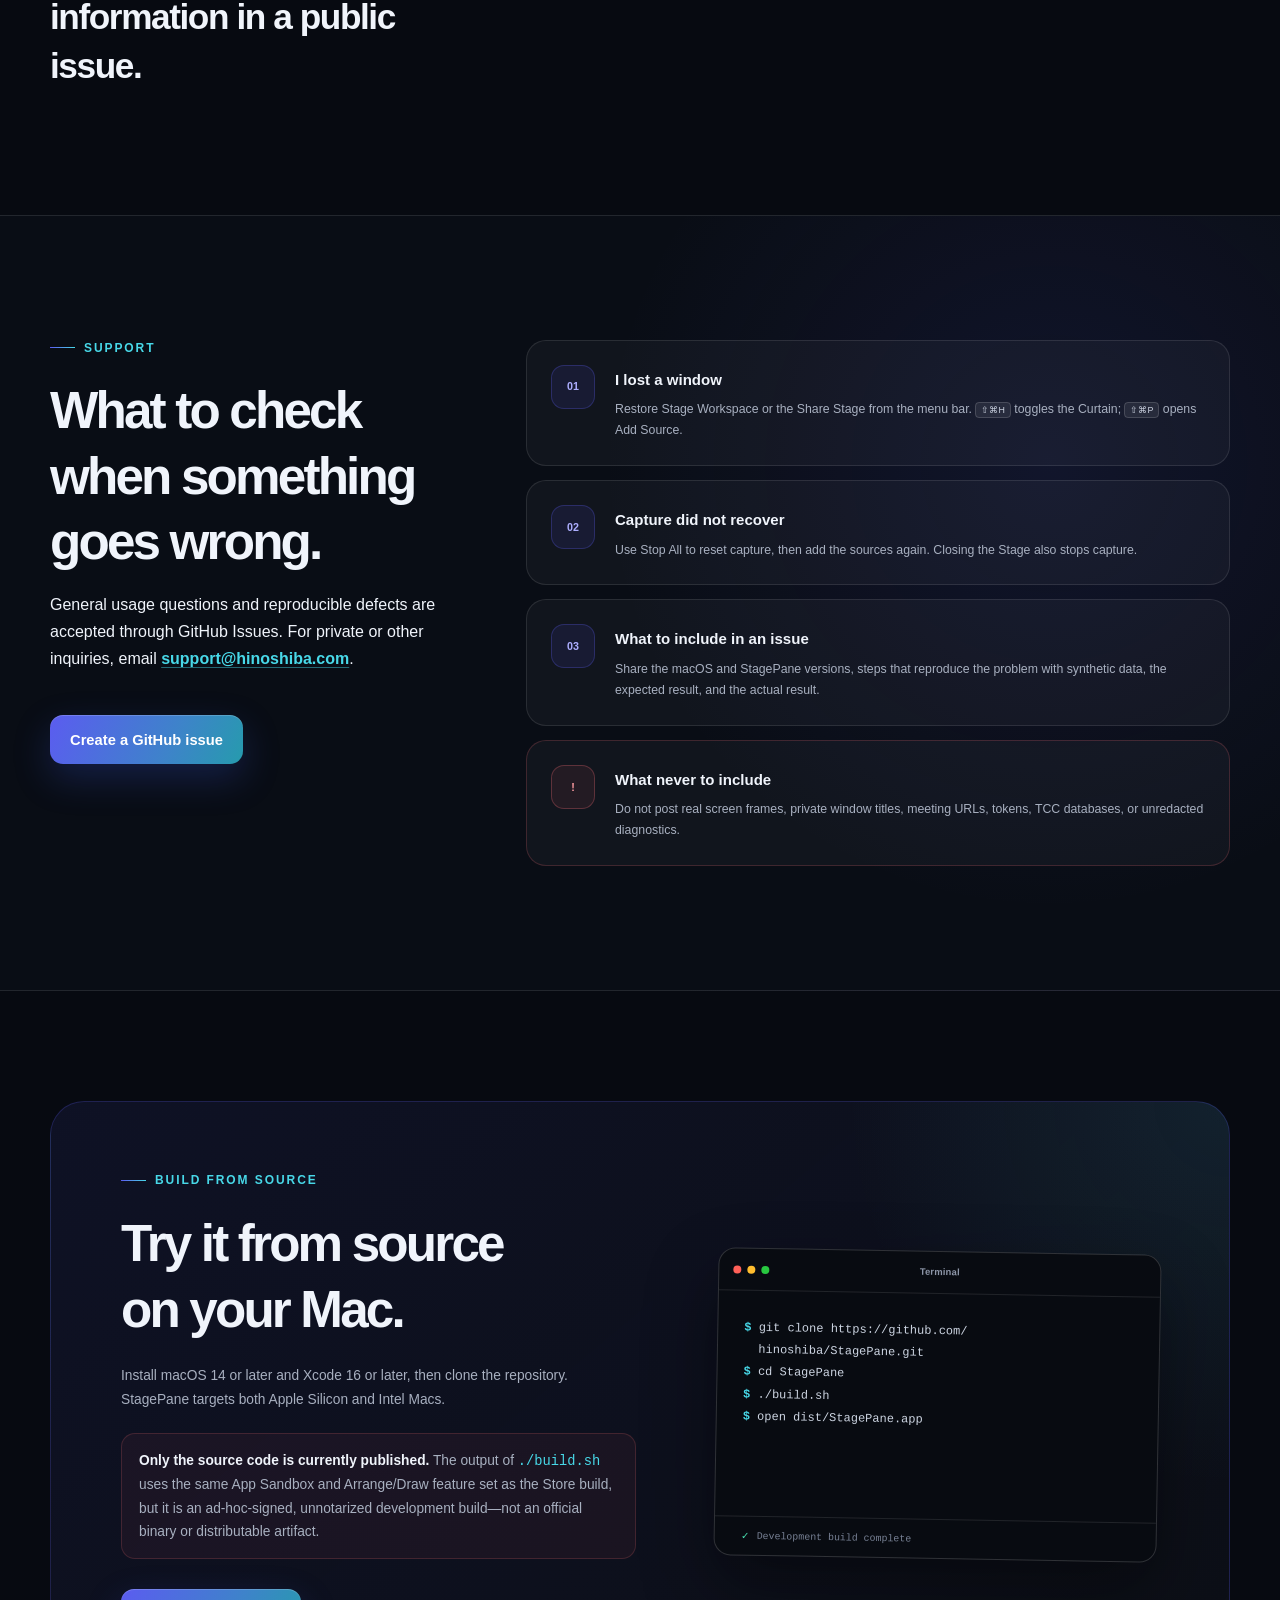
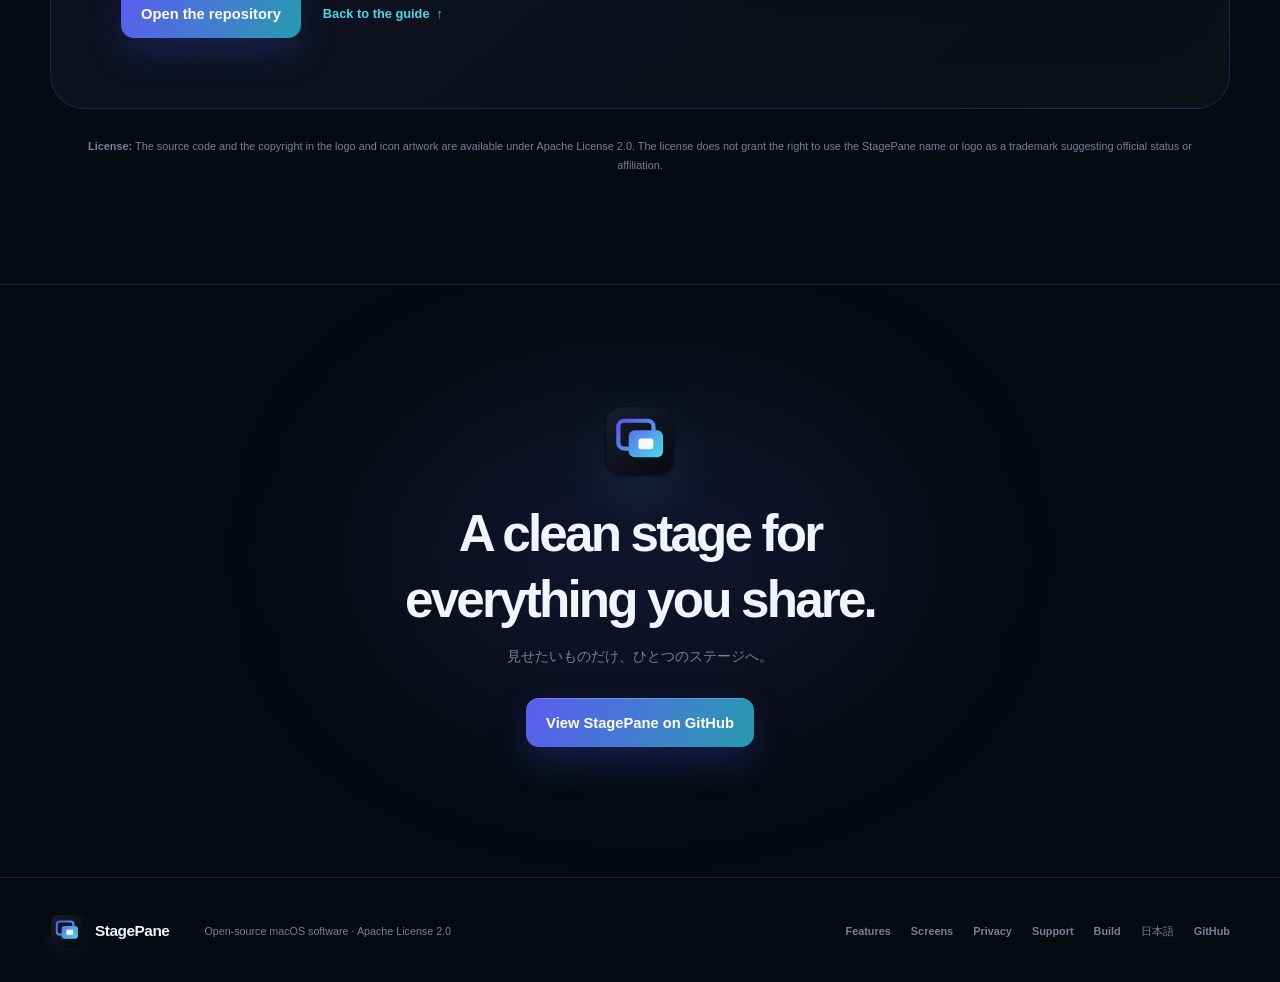
==== commit 3145e535: "feat: streamline canvas source workflow" ====
--- a/site/en/index.html
+++ b/site/en/index.html
@@ -39,7 +39,7 @@
         "name": "StagePane",
         "applicationCategory": "ProductivityApplication",
         "operatingSystem": "macOS 14 or later",
-        "description": "StagePane is an open-source macOS app that separates a clean sharing Stage from a private Workspace for arranging, drawing, and managing sources.",
+        "description": "StagePane is an open-source macOS app that separates a clean sharing Stage from a private Workspace with source management integrated beside its Arrange and Draw Canvas.",
         "url": "https://stagepane.hinoshiba.com/en/",
         "sameAs": "https://github.com/hinoshiba/StagePane",
         "license": "https://www.apache.org/licenses/LICENSE-2.0"
@@ -152,7 +152,7 @@
           <div class="separation-item separation-private">
             <span class="separation-icon">⌘</span>
             <div><small>KEEP PRIVATE</small><strong>Stage Workspace</strong></div>
-            <p>A large live editor with Sources and settings together in one sidebar.</p>
+            <p>A large live Canvas with its source list alongside and settings in the sidebar.</p>
           </div>
         </div>
       </section>
@@ -168,7 +168,7 @@
             <article class="proof-card">
               <div class="proof-copy">
                 <p class="eyebrow"><span></span> StagePane Pro · Arrange</p>
-                <h3>Compose three sources with Pro.</h3>
+                <h3>Compose the sources you need with Pro.</h3>
                 <p>Move, freely resize, reorder, or apply a Quick Layout directly on the Canvas. The laser pointer appears only over the frontmost source.</p>
               </div>
               <div class="proof-shot">
@@ -199,7 +199,7 @@
           <div class="feature-grid">
             <article class="feature-card feature-card-wide">
               <div class="feature-icon"><svg viewBox="0 0 24 24" aria-hidden="true"><rect x="3" y="4" width="14" height="11" rx="2"/><path d="M7 20h14V9h-4M10 15v5"/></svg></div>
-              <div><h3>Clearly separate sharing from editing</h3><p>Put only audience content in the chrome-free Stage. Arrange and draw on the Workspace Canvas; manage sources and settings from its Docker-style sidebar. “Keep Private” is guidance, not a capture boundary, so verify the title and share the exact Stage window—not the full display or app.</p></div>
+              <div><h3>Clearly separate sharing from editing</h3><p>Put only audience content in the chrome-free Stage. Arrange and draw on the Workspace Canvas, manage sources in the list alongside it, and keep settings in the Docker-style sidebar. “Keep Private” is guidance, not a capture boundary, so verify the title and share the exact Stage window—not the full display or app.</p></div>
               <div class="mini-windows" aria-hidden="true"><div class="mini-window mini-stage"><span>STAGE</span><i></i></div><div class="mini-window mini-control"><span>WORKSPACE</span><i></i><i></i><i></i></div></div>
             </article>
             <article class="feature-card">
@@ -209,8 +209,8 @@
             </article>
             <article class="feature-card">
               <div class="feature-icon"><svg viewBox="0 0 24 24" aria-hidden="true"><rect x="3" y="6" width="18" height="12" rx="2"/><path d="m8 12 2 2 5-5"/></svg></div>
-              <h3>Two sources free, up to four with Pro</h3>
-              <p>Add sources one at a time with Apple's system picker, then pause, resume, replace, or remove each one independently; Remove asks before discarding its frame and layout. Free supports two simultaneous sources, while the one-time StagePane Pro purchase supports up to four. On the large Canvas, arrange freely or draw with a pen, translucent highlighter, and size-adjustable partial eraser whose action can be undone exactly. Draw automatically hides the audience pointer; returning to Arrange restores the selected style. Each choice authorizes only that shared content for its capture session. StagePane requests no separate broad Screen Recording, Accessibility, or Input Monitoring permission and forwards no input to source apps.</p>
+              <h3>Two sources free; no app-imposed plan limit with Pro</h3>
+              <p>Add sources one at a time with Apple's system picker, then pause, resume, replace, or remove each one in the list beside the Canvas; Remove asks before discarding its frame and layout. The list runs from frontmost at the top to backmost at the bottom, and selecting a source brings it to the front. Free supports two simultaneous sources. The one-time StagePane Pro purchase has no app-imposed plan limit on source count. It does not guarantee an unlimited source count in all circumstances; the practical limit depends on your Mac, ScreenCaptureKit, and the content you select. On the large Canvas, arrange freely or draw with a pen, translucent highlighter, and size-adjustable partial eraser whose action can be undone exactly. Draw automatically hides the audience pointer; returning to Arrange restores the selected style. Each choice authorizes only that shared content for its capture session. StagePane requests no separate broad Screen Recording, Accessibility, or Input Monitoring permission and forwards no input to source apps.</p>
             </article>
             <article class="feature-card">
               <div class="feature-icon"><svg viewBox="0 0 24 24" aria-hidden="true"><path d="M4 7h16M7 4v16m10-9v9M4 17h16"/></svg></div>
@@ -241,9 +241,9 @@
           </div>
           <div class="screenshot-grid">
             <figure class="screenshot-card screenshot-card-tall">
-              <div class="screenshot-label"><span class="label-private">STAGEPANE PRO</span> Workspace Sources</div>
-              <img src="../assets/screenshots/en/sources.webp" width="2880" height="1800" loading="lazy" decoding="async" alt="StagePane Pro Workspace Sources view with three synthetic sources, two active and one paused, plus Pause, Resume, Replace, and Remove actions">
-              <figcaption><strong>Manage a third or fourth source with Pro.</strong> Pause, resume, replace, or remove each item from the Workspace’s Sources view.</figcaption>
+              <div class="screenshot-label"><span class="label-private">STAGEPANE PRO</span> Workspace Canvas &amp; Sources</div>
+              <img src="../assets/screenshots/en/arrange.webp" width="2880" height="1800" loading="lazy" decoding="async" alt="StagePane Pro Workspace showing three synthetic sources on the Canvas and the source list alongside it">
+              <figcaption><strong>Manage sources without leaving the preview.</strong> The list beside the Canvas runs from frontmost to backmost. Select, pause, resume, replace, or remove a source while keeping the composition in view.</figcaption>
             </figure>
             <figure class="screenshot-card screenshot-card-tall">
               <div class="screenshot-label"><span class="label-local">PICKER-SCOPED</span> Permissions</div>
@@ -283,8 +283,8 @@
             <aside class="note-card"><strong>Check the exact window title</strong><p>Select “StagePane Stage” in your meeting app. “Keep Private” does not technically exclude Workspace; sharing the app or full display can expose it. On macOS 15 or later, Switch Active Share can ask a compatible, already-running sharing session to switch to Stage; it cannot start or control sharing in every meeting app.</p></aside>
           </div>
           <ol class="steps">
-            <li><span>01</span><div><h3>Open StagePane</h3><p>StagePane opens two windows: the clean Share Stage and one private Workspace with Canvas, Sources, and settings in its sidebar.</p></div></li>
-            <li><span>02</span><div><h3>Add what to show</h3><p>Choose Add Source and approve one window, app, or display for that capture session. Choosing an app can include multiple windows owned by it; choose one window for the narrowest scope. Free supports two simultaneous sources; the one-time StagePane Pro purchase supports up to four.</p></div></li>
+            <li><span>01</span><div><h3>Open StagePane</h3><p>StagePane opens two windows: the clean Share Stage and one private Workspace with a source list beside its Canvas and settings in the sidebar.</p></div></li>
+            <li><span>02</span><div><h3>Add what to show</h3><p>Choose Add Source and approve one window, app, or display for that capture session. Choosing an app can include multiple windows owned by it; choose one window for the narrowest scope. Free supports two simultaneous sources. The one-time StagePane Pro purchase has no app-imposed plan limit on source count. It does not guarantee an unlimited source count in all circumstances; the practical limit depends on your Mac, ScreenCaptureKit, and the content you select.</p></div></li>
             <li><span>03</span><div><h3>Arrange and share the Stage</h3><p>Move, resize, or draw on the private Workspace, then select the exact “StagePane Stage” window in your meeting app and reveal the Curtain.</p></div></li>
             <li><span>04</span><div><h3>Stop completely when finished</h3><p>Use Stop All to end every stream and discard held frames. The Curtain alone does not stop capture.</p></div></li>
           </ol>
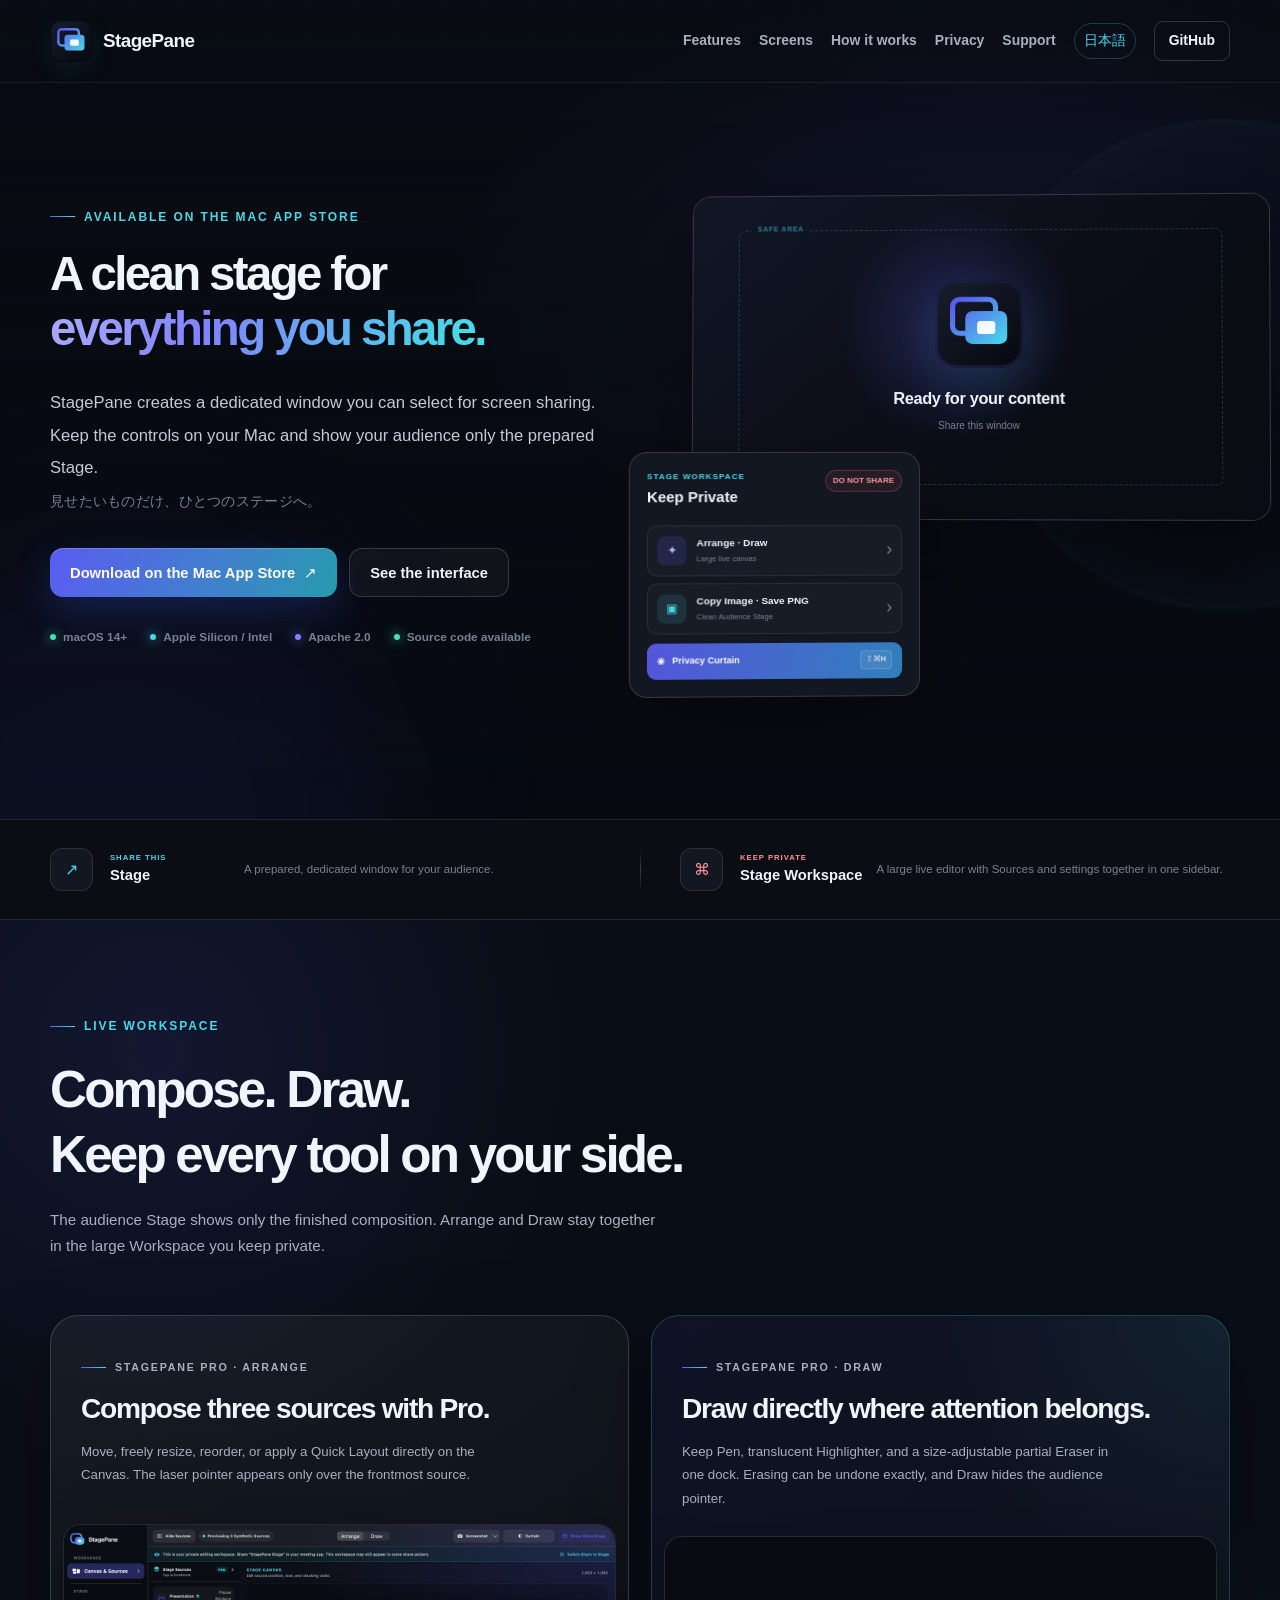
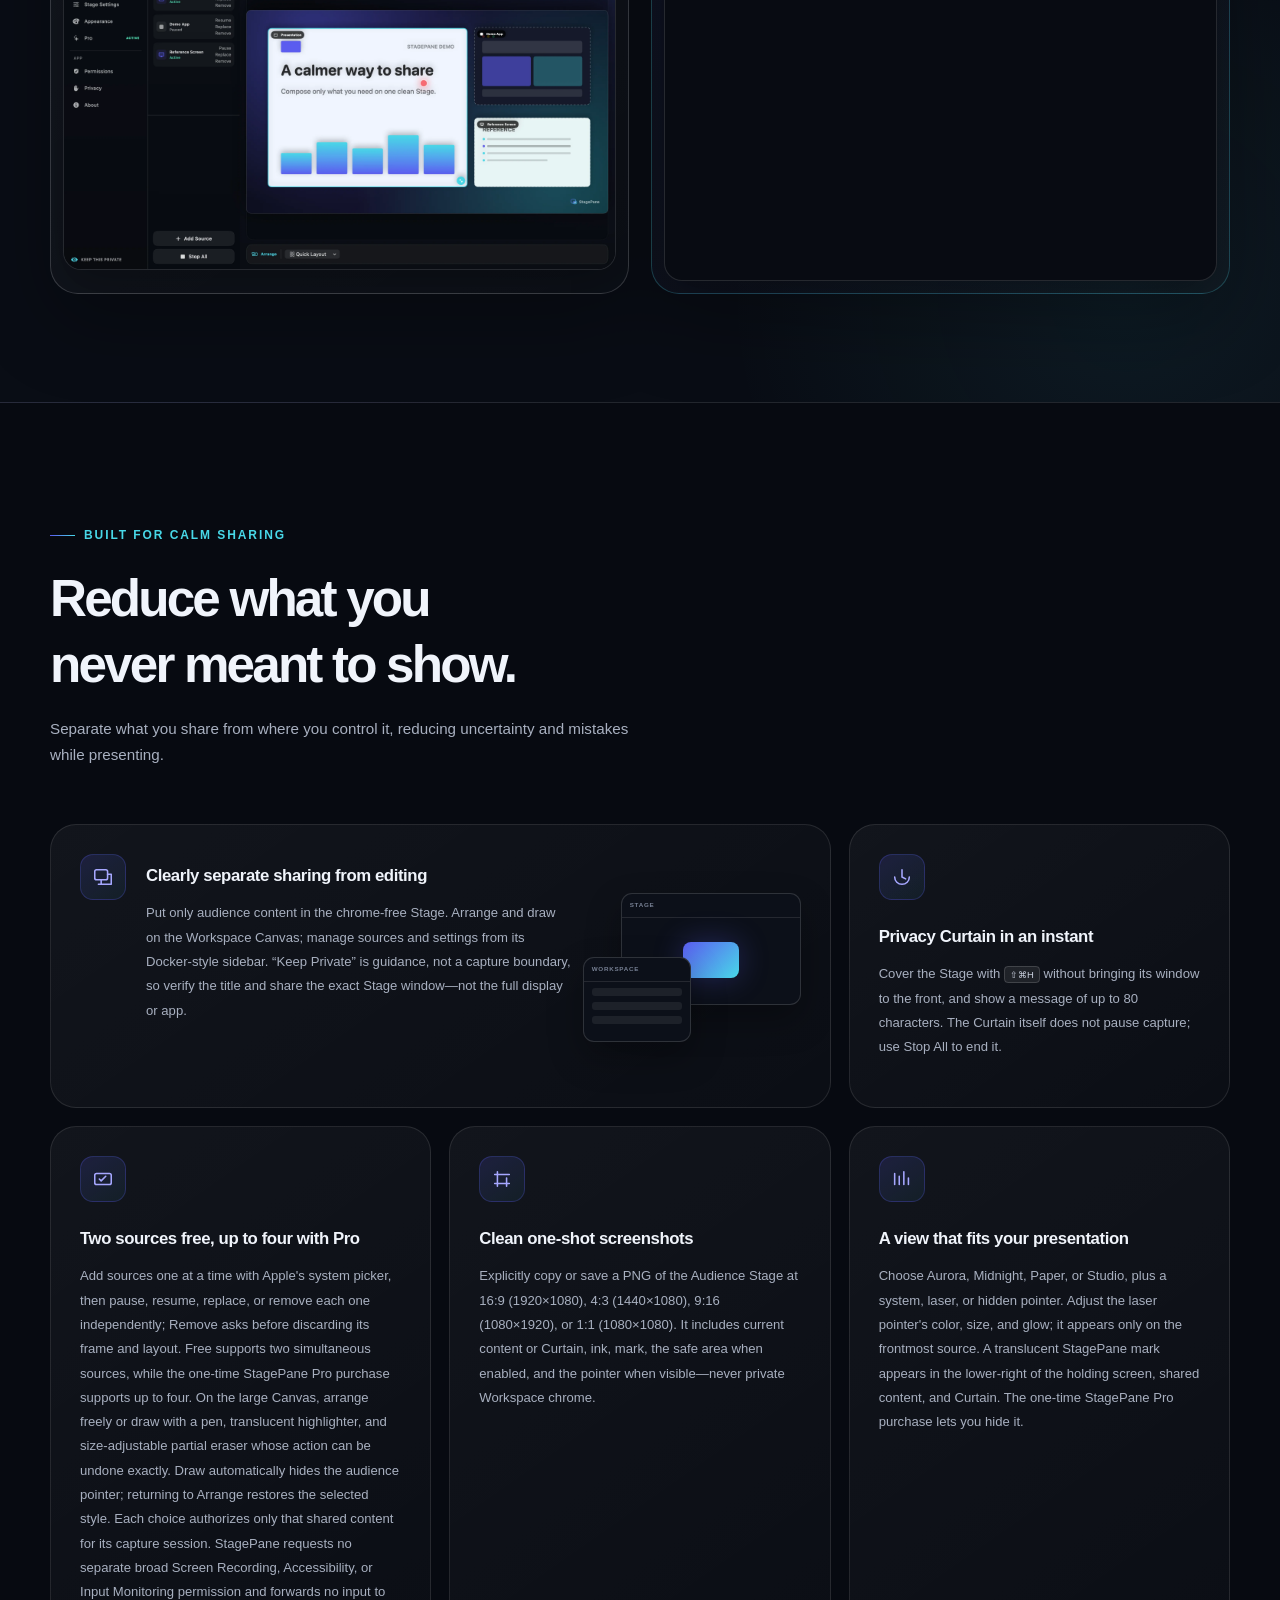
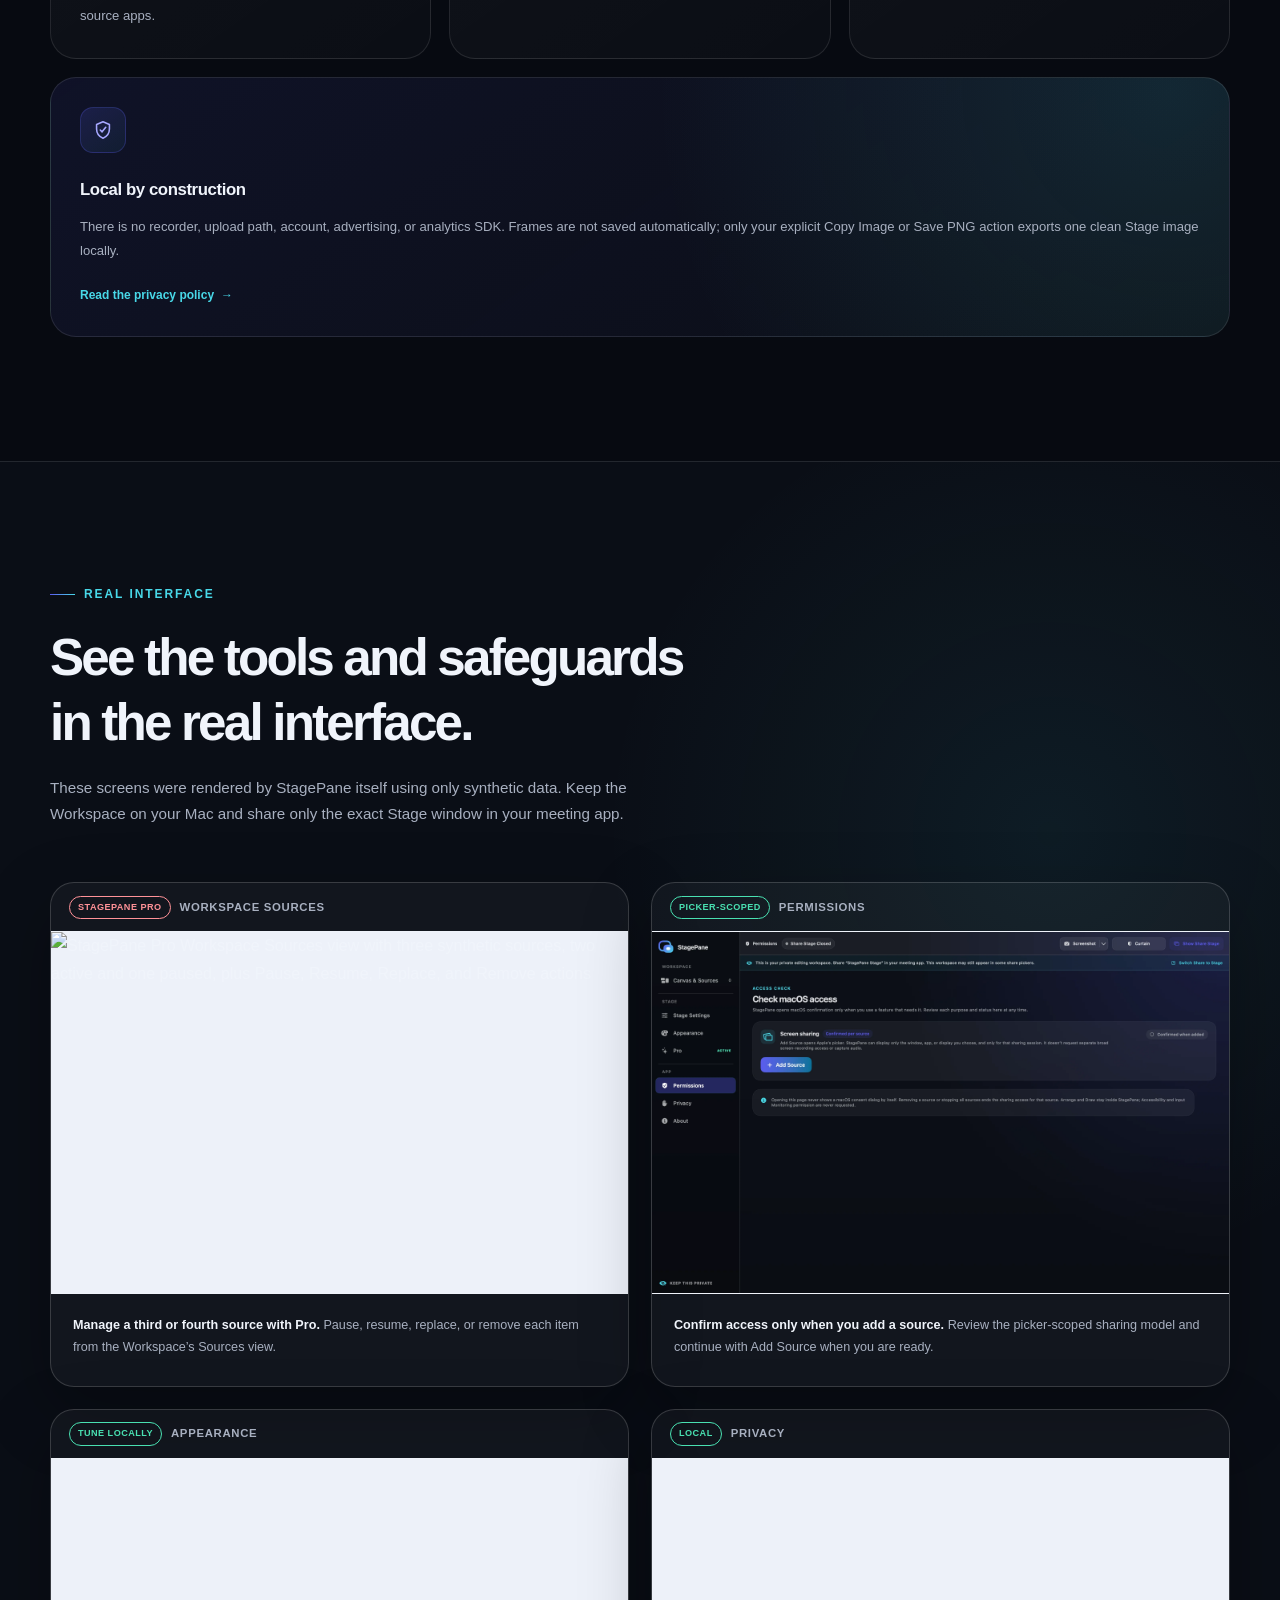
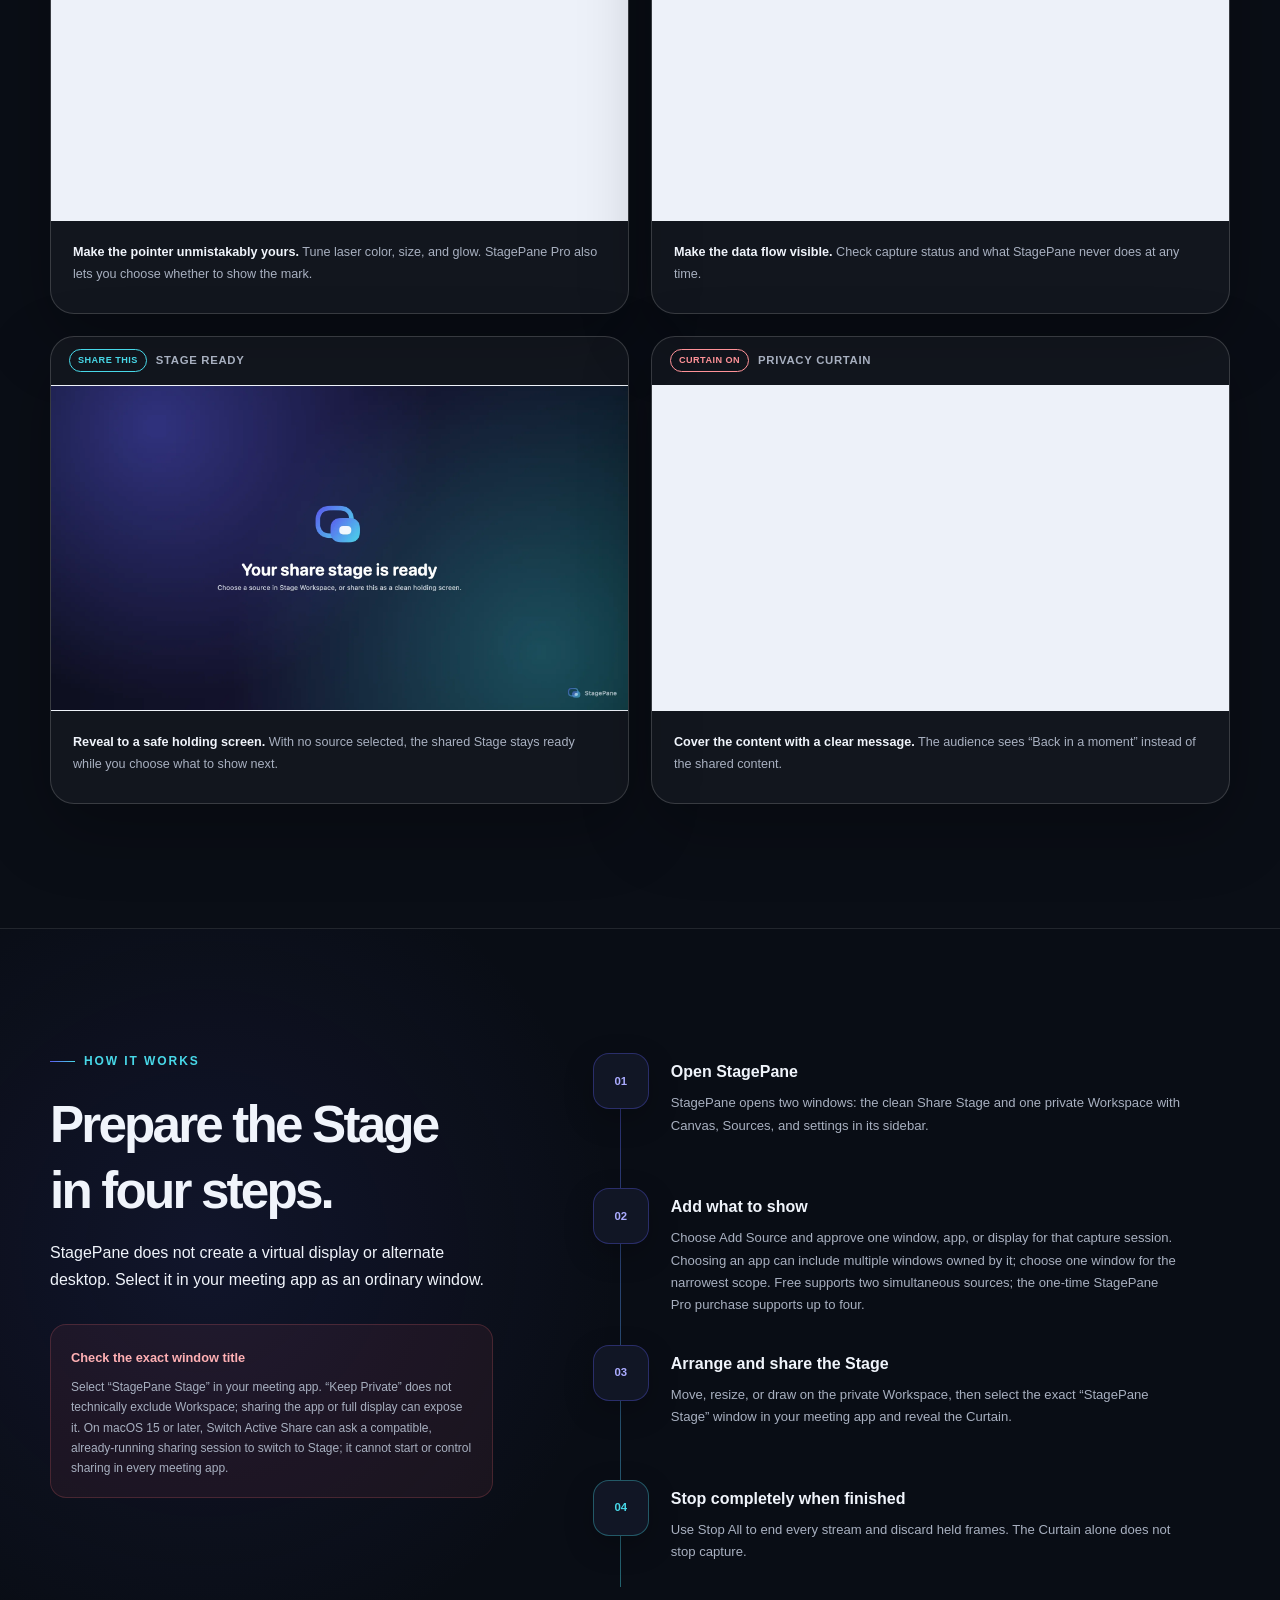
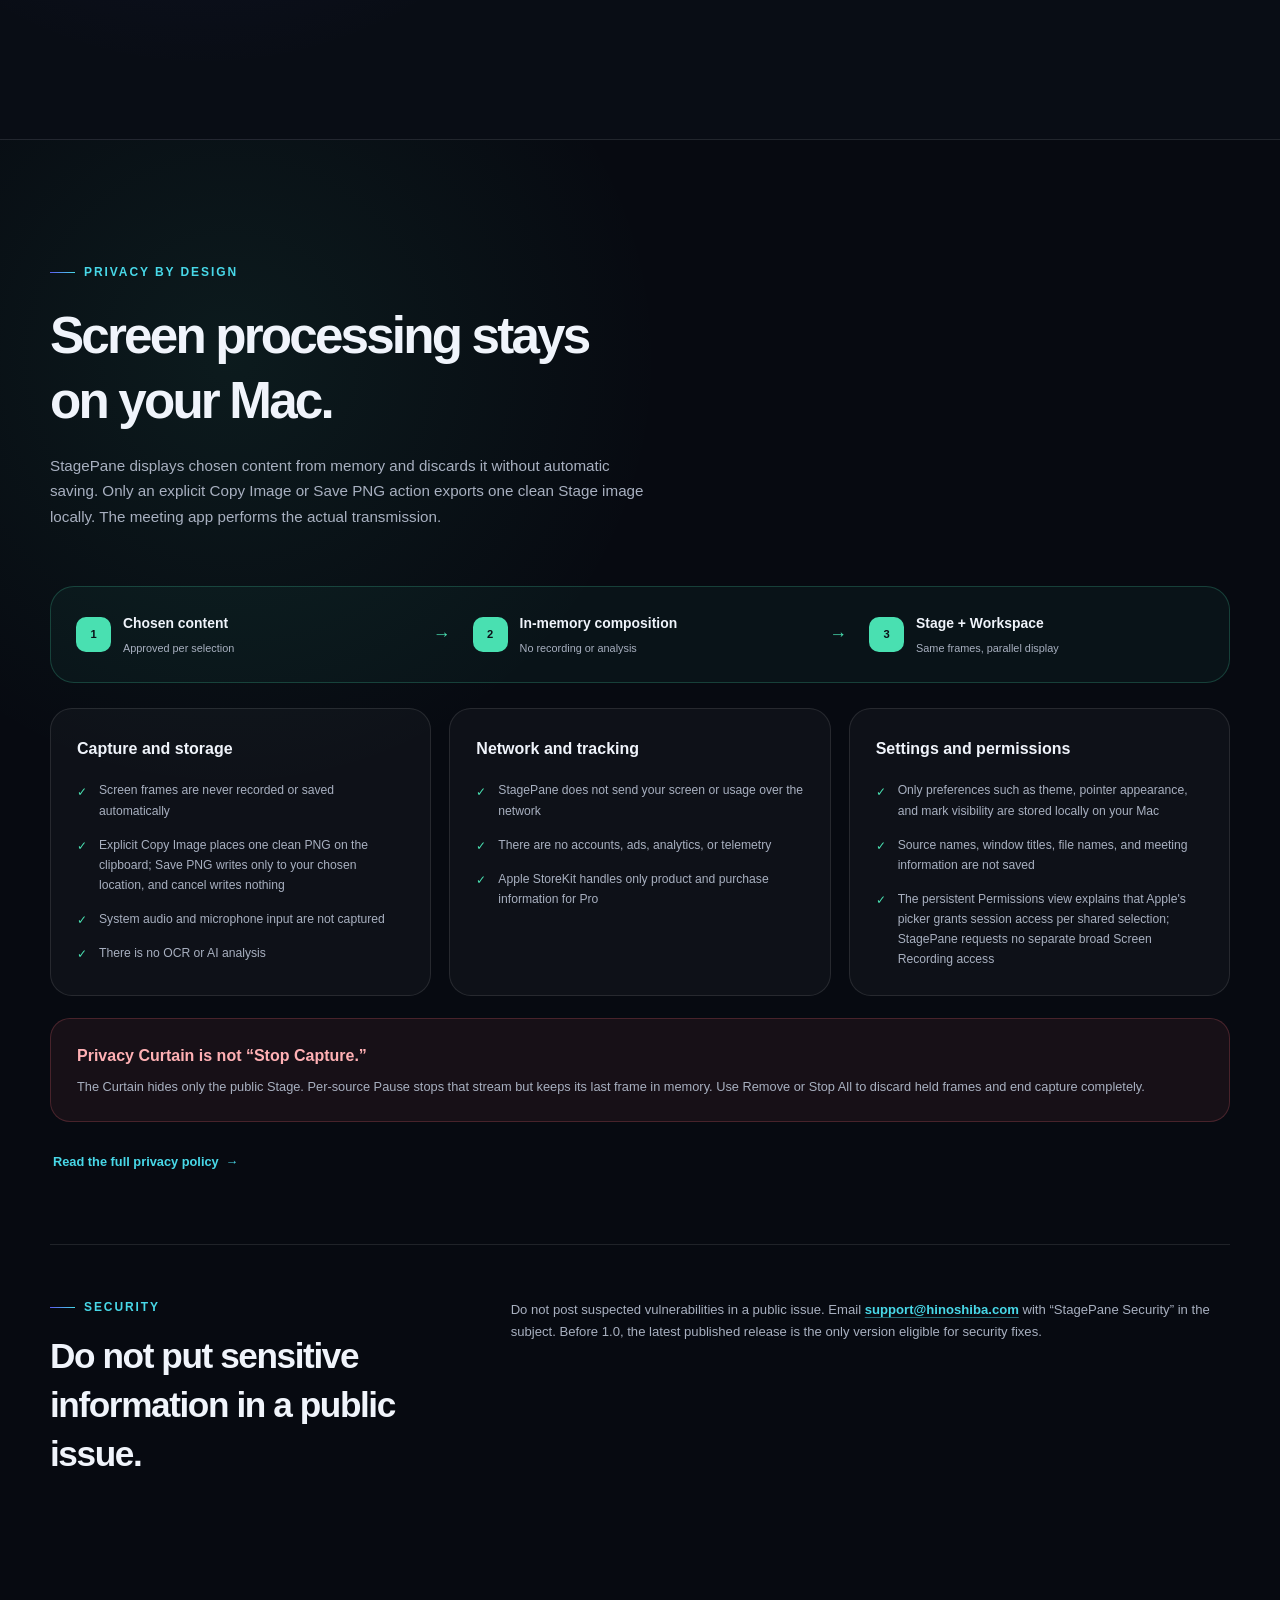
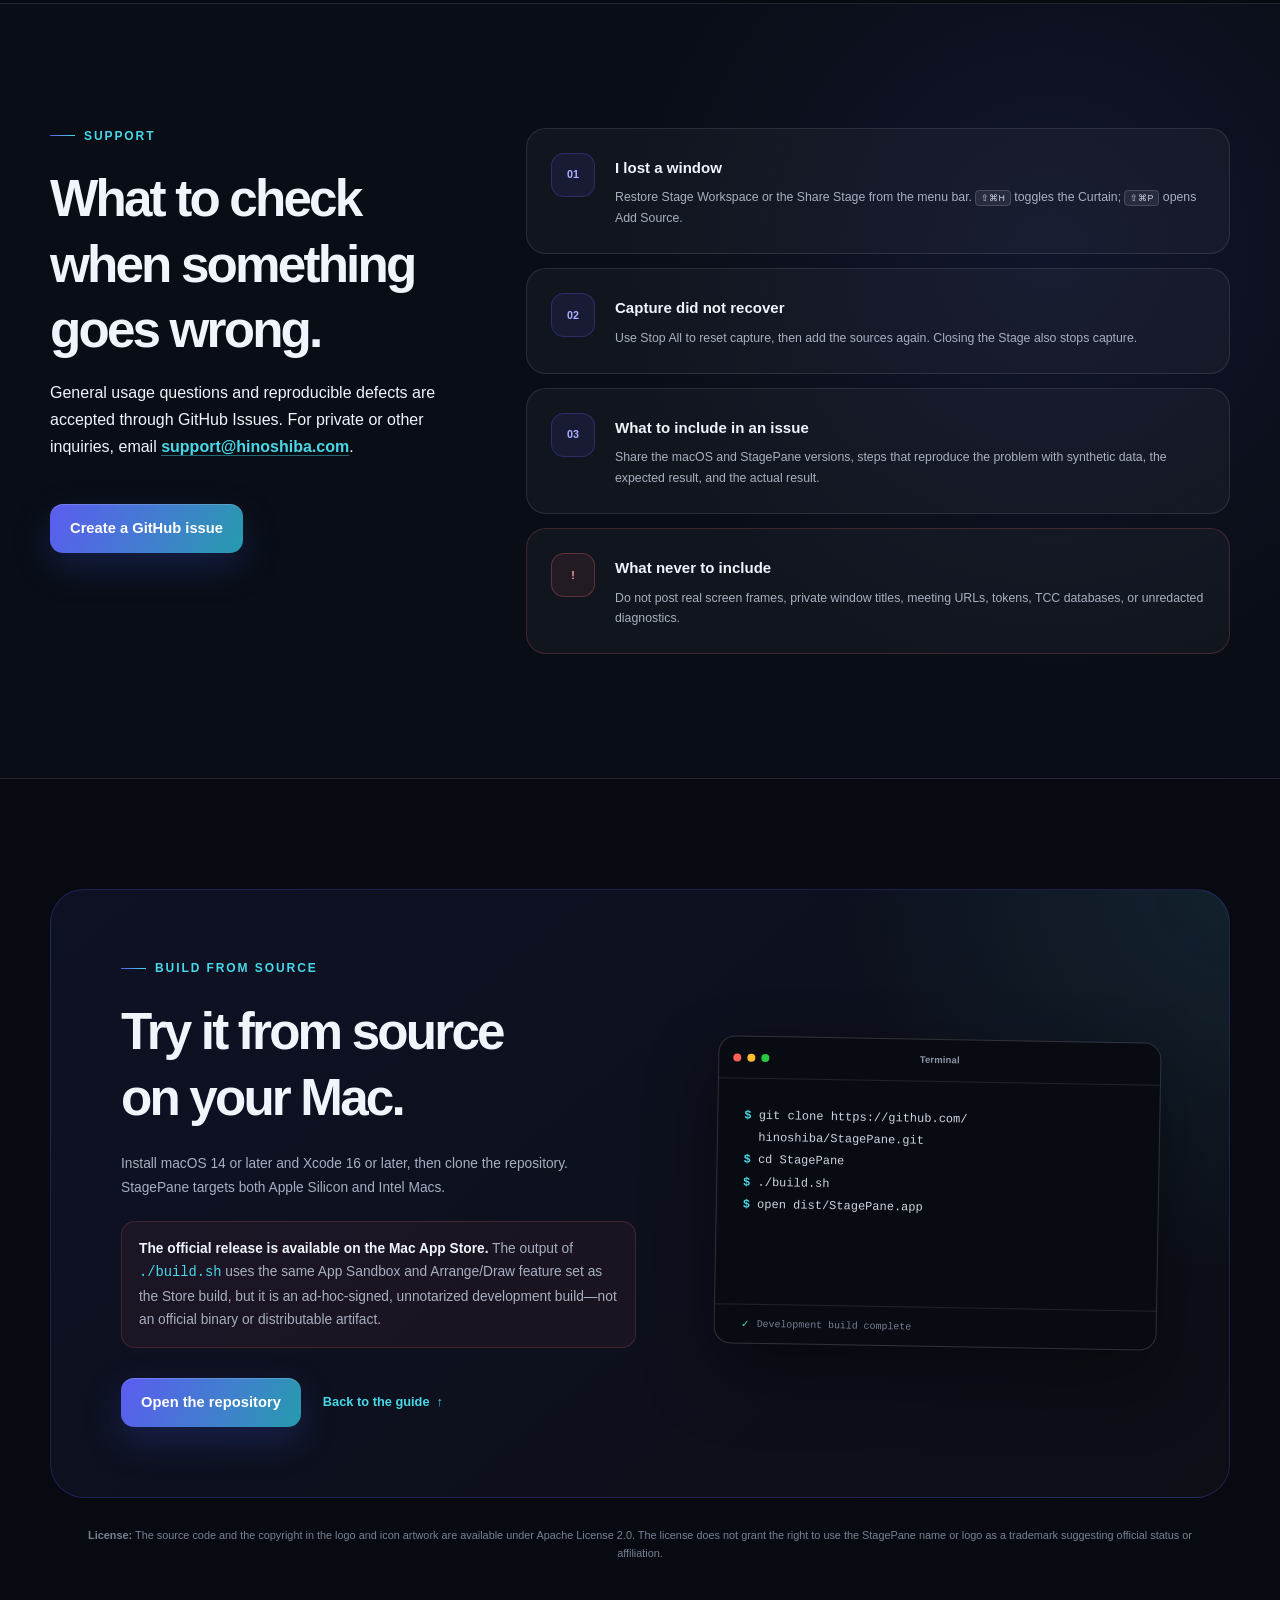
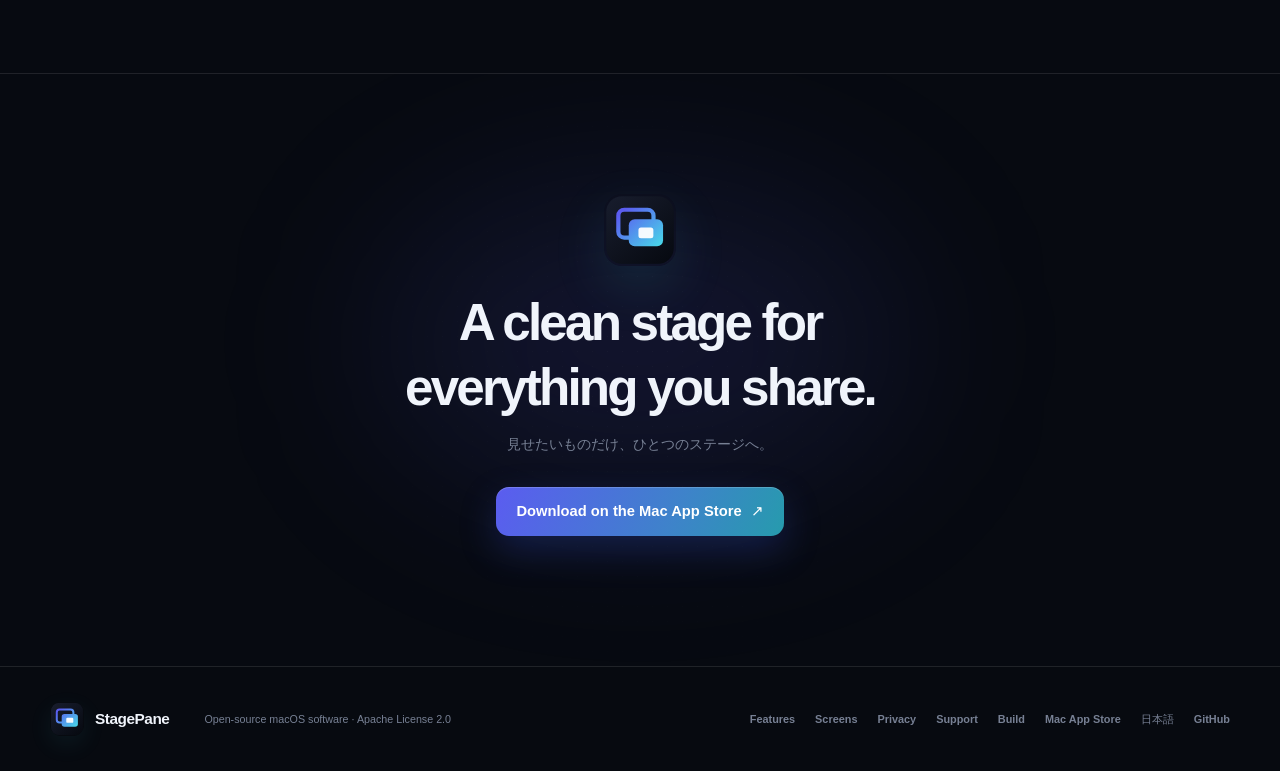
==== commit 9bd3755e: "site: add App Store download links" ====
--- a/site/en/index.html
+++ b/site/en/index.html
@@ -39,7 +39,7 @@
         "name": "StagePane",
         "applicationCategory": "ProductivityApplication",
         "operatingSystem": "macOS 14 or later",
-        "description": "StagePane is an open-source macOS app that separates a clean sharing Stage from a private Workspace with source management integrated beside its Arrange and Draw Canvas.",
+        "description": "StagePane is an open-source macOS app that separates a clean sharing Stage from a private Workspace for arranging, drawing, and managing sources.",
         "url": "https://stagepane.hinoshiba.com/en/",
         "sameAs": "https://github.com/hinoshiba/StagePane",
         "license": "https://www.apache.org/licenses/LICENSE-2.0"
@@ -88,15 +88,12 @@
         <div class="hero-glow hero-glow-two" aria-hidden="true"></div>
         <div class="shell hero-grid">
           <div class="hero-copy">
-            <p class="eyebrow"><span></span> Open source for macOS</p>
+            <p class="eyebrow"><span></span> Available on the Mac App Store</p>
             <h1><span>A clean stage for</span><br><em>everything<span class="mobile-break"><br></span> you share.</em></h1>
             <p class="lead">StagePane creates a dedicated window you can select for screen sharing.<br>Keep the controls on your Mac and show your audience only the prepared Stage.</p>
             <p class="lead-en" lang="ja">見せたいものだけ、ひとつのステージへ。</p>
             <div class="hero-actions">
-              <a class="button button-primary" href="https://github.com/hinoshiba/StagePane">
-                <svg viewBox="0 0 24 24" aria-hidden="true"><path d="M12 .7a11.5 11.5 0 0 0-3.6 22.4c.6.1.8-.2.8-.5v-2c-3.3.7-4-1.4-4-1.4-.5-1.4-1.3-1.8-1.3-1.8-1.1-.7.1-.7.1-.7 1.2.1 1.8 1.2 1.8 1.2 1 1.8 2.8 1.3 3.5 1 .1-.8.4-1.3.8-1.6-2.7-.3-5.5-1.3-5.5-5.7 0-1.3.5-2.3 1.2-3.1-.1-.3-.5-1.6.1-3.1 0 0 1-.3 3.2 1.2a11 11 0 0 1 5.8 0c2.2-1.5 3.2-1.2 3.2-1.2.6 1.5.2 2.8.1 3.1.8.8 1.2 1.8 1.2 3.1 0 4.4-2.8 5.4-5.5 5.7.4.4.8 1.1.8 2.2v3.2c0 .3.2.6.8.5A11.5 11.5 0 0 0 12 .7Z"/></svg>
-                View on GitHub
-              </a>
+              <a class="button button-primary" href="https://apps.apple.com/us/app/id6802005741">Download on the Mac App Store <span aria-hidden="true">↗</span></a>
               <a class="button button-secondary" href="#workspace-proof">See the interface</a>
             </div>
             <ul class="hero-facts" aria-label="Requirements and project facts">
@@ -152,7 +149,7 @@
           <div class="separation-item separation-private">
             <span class="separation-icon">⌘</span>
             <div><small>KEEP PRIVATE</small><strong>Stage Workspace</strong></div>
-            <p>A large live Canvas with its source list alongside and settings in the sidebar.</p>
+            <p>A large live editor with Sources and settings together in one sidebar.</p>
           </div>
         </div>
       </section>
@@ -168,7 +165,7 @@
             <article class="proof-card">
               <div class="proof-copy">
                 <p class="eyebrow"><span></span> StagePane Pro · Arrange</p>
-                <h3>Compose the sources you need with Pro.</h3>
+                <h3>Compose three sources with Pro.</h3>
                 <p>Move, freely resize, reorder, or apply a Quick Layout directly on the Canvas. The laser pointer appears only over the frontmost source.</p>
               </div>
               <div class="proof-shot">
@@ -199,7 +196,7 @@
           <div class="feature-grid">
             <article class="feature-card feature-card-wide">
               <div class="feature-icon"><svg viewBox="0 0 24 24" aria-hidden="true"><rect x="3" y="4" width="14" height="11" rx="2"/><path d="M7 20h14V9h-4M10 15v5"/></svg></div>
-              <div><h3>Clearly separate sharing from editing</h3><p>Put only audience content in the chrome-free Stage. Arrange and draw on the Workspace Canvas, manage sources in the list alongside it, and keep settings in the Docker-style sidebar. “Keep Private” is guidance, not a capture boundary, so verify the title and share the exact Stage window—not the full display or app.</p></div>
+              <div><h3>Clearly separate sharing from editing</h3><p>Put only audience content in the chrome-free Stage. Arrange and draw on the Workspace Canvas; manage sources and settings from its Docker-style sidebar. “Keep Private” is guidance, not a capture boundary, so verify the title and share the exact Stage window—not the full display or app.</p></div>
               <div class="mini-windows" aria-hidden="true"><div class="mini-window mini-stage"><span>STAGE</span><i></i></div><div class="mini-window mini-control"><span>WORKSPACE</span><i></i><i></i><i></i></div></div>
             </article>
             <article class="feature-card">
@@ -209,8 +206,8 @@
             </article>
             <article class="feature-card">
               <div class="feature-icon"><svg viewBox="0 0 24 24" aria-hidden="true"><rect x="3" y="6" width="18" height="12" rx="2"/><path d="m8 12 2 2 5-5"/></svg></div>
-              <h3>Two sources free; no app-imposed plan limit with Pro</h3>
-              <p>Add sources one at a time with Apple's system picker, then pause, resume, replace, or remove each one in the list beside the Canvas; Remove asks before discarding its frame and layout. The list runs from frontmost at the top to backmost at the bottom, and selecting a source brings it to the front. Free supports two simultaneous sources. The one-time StagePane Pro purchase has no app-imposed plan limit on source count. It does not guarantee an unlimited source count in all circumstances; the practical limit depends on your Mac, ScreenCaptureKit, and the content you select. On the large Canvas, arrange freely or draw with a pen, translucent highlighter, and size-adjustable partial eraser whose action can be undone exactly. Draw automatically hides the audience pointer; returning to Arrange restores the selected style. Each choice authorizes only that shared content for its capture session. StagePane requests no separate broad Screen Recording, Accessibility, or Input Monitoring permission and forwards no input to source apps.</p>
+              <h3>Two sources free, up to four with Pro</h3>
+              <p>Add sources one at a time with Apple's system picker, then pause, resume, replace, or remove each one independently; Remove asks before discarding its frame and layout. Free supports two simultaneous sources, while the one-time StagePane Pro purchase supports up to four. On the large Canvas, arrange freely or draw with a pen, translucent highlighter, and size-adjustable partial eraser whose action can be undone exactly. Draw automatically hides the audience pointer; returning to Arrange restores the selected style. Each choice authorizes only that shared content for its capture session. StagePane requests no separate broad Screen Recording, Accessibility, or Input Monitoring permission and forwards no input to source apps.</p>
             </article>
             <article class="feature-card">
               <div class="feature-icon"><svg viewBox="0 0 24 24" aria-hidden="true"><path d="M4 7h16M7 4v16m10-9v9M4 17h16"/></svg></div>
@@ -241,9 +238,9 @@
           </div>
           <div class="screenshot-grid">
             <figure class="screenshot-card screenshot-card-tall">
-              <div class="screenshot-label"><span class="label-private">STAGEPANE PRO</span> Workspace Canvas &amp; Sources</div>
-              <img src="../assets/screenshots/en/arrange.webp" width="2880" height="1800" loading="lazy" decoding="async" alt="StagePane Pro Workspace showing three synthetic sources on the Canvas and the source list alongside it">
-              <figcaption><strong>Manage sources without leaving the preview.</strong> The list beside the Canvas runs from frontmost to backmost. Select, pause, resume, replace, or remove a source while keeping the composition in view.</figcaption>
+              <div class="screenshot-label"><span class="label-private">STAGEPANE PRO</span> Workspace Sources</div>
+              <img src="../assets/screenshots/en/sources.webp" width="2880" height="1800" loading="lazy" decoding="async" alt="StagePane Pro Workspace Sources view with three synthetic sources, two active and one paused, plus Pause, Resume, Replace, and Remove actions">
+              <figcaption><strong>Manage a third or fourth source with Pro.</strong> Pause, resume, replace, or remove each item from the Workspace’s Sources view.</figcaption>
             </figure>
             <figure class="screenshot-card screenshot-card-tall">
               <div class="screenshot-label"><span class="label-local">PICKER-SCOPED</span> Permissions</div>
@@ -283,8 +280,8 @@
             <aside class="note-card"><strong>Check the exact window title</strong><p>Select “StagePane Stage” in your meeting app. “Keep Private” does not technically exclude Workspace; sharing the app or full display can expose it. On macOS 15 or later, Switch Active Share can ask a compatible, already-running sharing session to switch to Stage; it cannot start or control sharing in every meeting app.</p></aside>
           </div>
           <ol class="steps">
-            <li><span>01</span><div><h3>Open StagePane</h3><p>StagePane opens two windows: the clean Share Stage and one private Workspace with a source list beside its Canvas and settings in the sidebar.</p></div></li>
-            <li><span>02</span><div><h3>Add what to show</h3><p>Choose Add Source and approve one window, app, or display for that capture session. Choosing an app can include multiple windows owned by it; choose one window for the narrowest scope. Free supports two simultaneous sources. The one-time StagePane Pro purchase has no app-imposed plan limit on source count. It does not guarantee an unlimited source count in all circumstances; the practical limit depends on your Mac, ScreenCaptureKit, and the content you select.</p></div></li>
+            <li><span>01</span><div><h3>Open StagePane</h3><p>StagePane opens two windows: the clean Share Stage and one private Workspace with Canvas, Sources, and settings in its sidebar.</p></div></li>
+            <li><span>02</span><div><h3>Add what to show</h3><p>Choose Add Source and approve one window, app, or display for that capture session. Choosing an app can include multiple windows owned by it; choose one window for the narrowest scope. Free supports two simultaneous sources; the one-time StagePane Pro purchase supports up to four.</p></div></li>
             <li><span>03</span><div><h3>Arrange and share the Stage</h3><p>Move, resize, or draw on the private Workspace, then select the exact “StagePane Stage” window in your meeting app and reveal the Curtain.</p></div></li>
             <li><span>04</span><div><h3>Stop completely when finished</h3><p>Use Stop All to end every stream and discard held frames. The Curtain alone does not stop capture.</p></div></li>
           </ol>
@@ -340,7 +337,7 @@
             <p class="eyebrow"><span></span> Build from source</p>
             <h2>Try it from source<br>on your Mac.</h2>
             <p>Install macOS 14 or later and Xcode 16 or later, then clone the repository. StagePane targets both Apple Silicon and Intel Macs.</p>
-            <p class="release-note"><strong>Only the source code is currently published.</strong> The output of <code>./build.sh</code> uses the same App Sandbox and Arrange/Draw feature set as the Store build, but it is an ad-hoc-signed, unnotarized development build—not an official binary or distributable artifact.</p>
+            <p class="release-note"><strong>The official release is available on the Mac App Store.</strong> The output of <code>./build.sh</code> uses the same App Sandbox and Arrange/Draw feature set as the Store build, but it is an ad-hoc-signed, unnotarized development build—not an official binary or distributable artifact.</p>
             <div class="build-links"><a class="button button-primary" href="https://github.com/hinoshiba/StagePane">Open the repository</a><a class="text-link" href="#how-it-works">Back to the guide <span>↑</span></a></div>
           </div>
           <div class="terminal" aria-label="Commands to build StagePane">
@@ -361,7 +358,7 @@
           <img src="../assets/StagePaneMark.svg" width="72" height="72" alt="">
           <h2>A clean stage for<br>everything you share.</h2>
           <p lang="ja">見せたいものだけ、ひとつのステージへ。</p>
-          <a class="button button-primary" href="https://github.com/hinoshiba/StagePane">View StagePane on GitHub</a>
+          <a class="button button-primary" href="https://apps.apple.com/us/app/id6802005741">Download on the Mac App Store <span aria-hidden="true">↗</span></a>
         </div>
       </section>
     </main>
@@ -371,7 +368,7 @@
         <a class="brand footer-brand" href="#top"><img src="../assets/StagePaneMark.svg" width="34" height="34" alt=""><span>StagePane</span></a>
         <p>Open-source macOS software · Apache License 2.0</p>
         <nav aria-label="Footer navigation">
-          <a href="#features">Features</a><a href="#examples">Screens</a><a href="privacy/">Privacy</a><a href="#support">Support</a><a href="#build">Build</a><a href="../" hreflang="ja" lang="ja">日本語</a><a href="https://github.com/hinoshiba/StagePane">GitHub</a>
+          <a href="#features">Features</a><a href="#examples">Screens</a><a href="privacy/">Privacy</a><a href="#support">Support</a><a href="#build">Build</a><a href="https://apps.apple.com/us/app/id6802005741">Mac App Store</a><a href="../" hreflang="ja" lang="ja">日本語</a><a href="https://github.com/hinoshiba/StagePane">GitHub</a>
         </nav>
       </div>
     </footer>
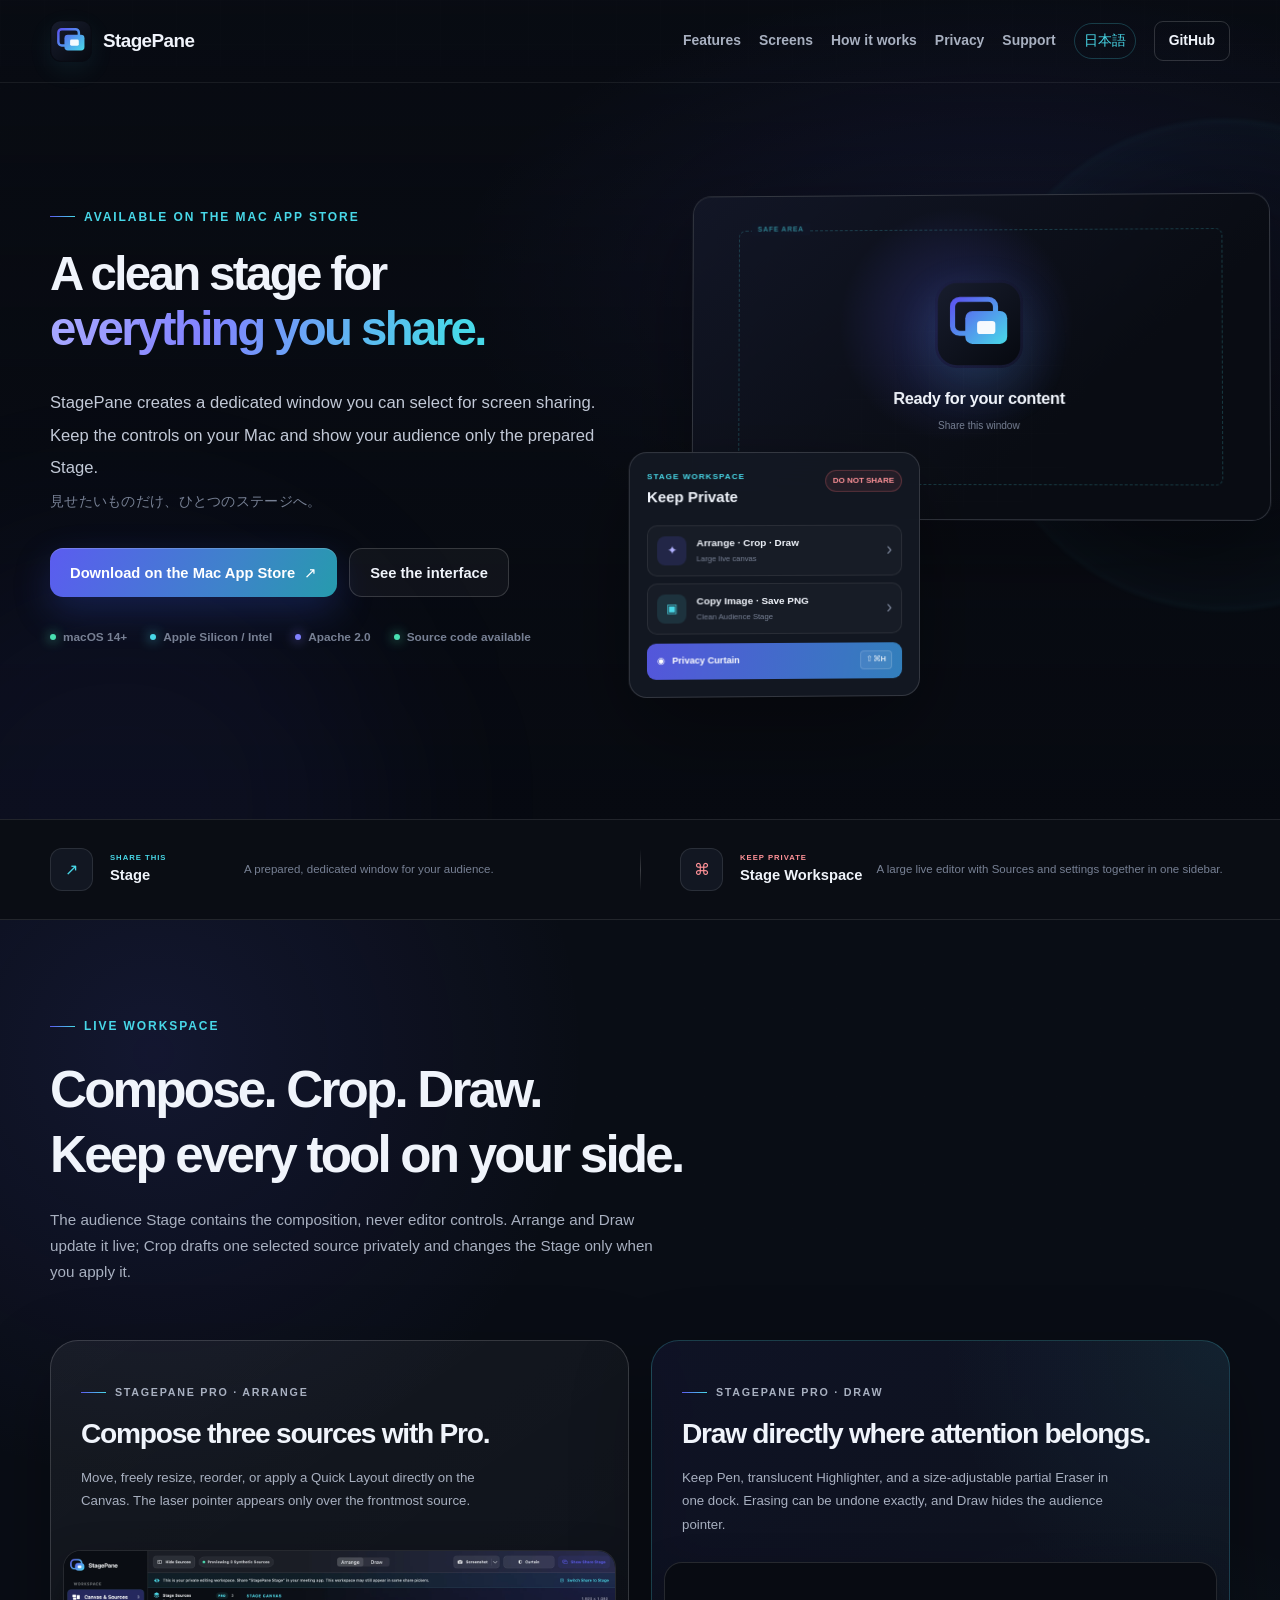
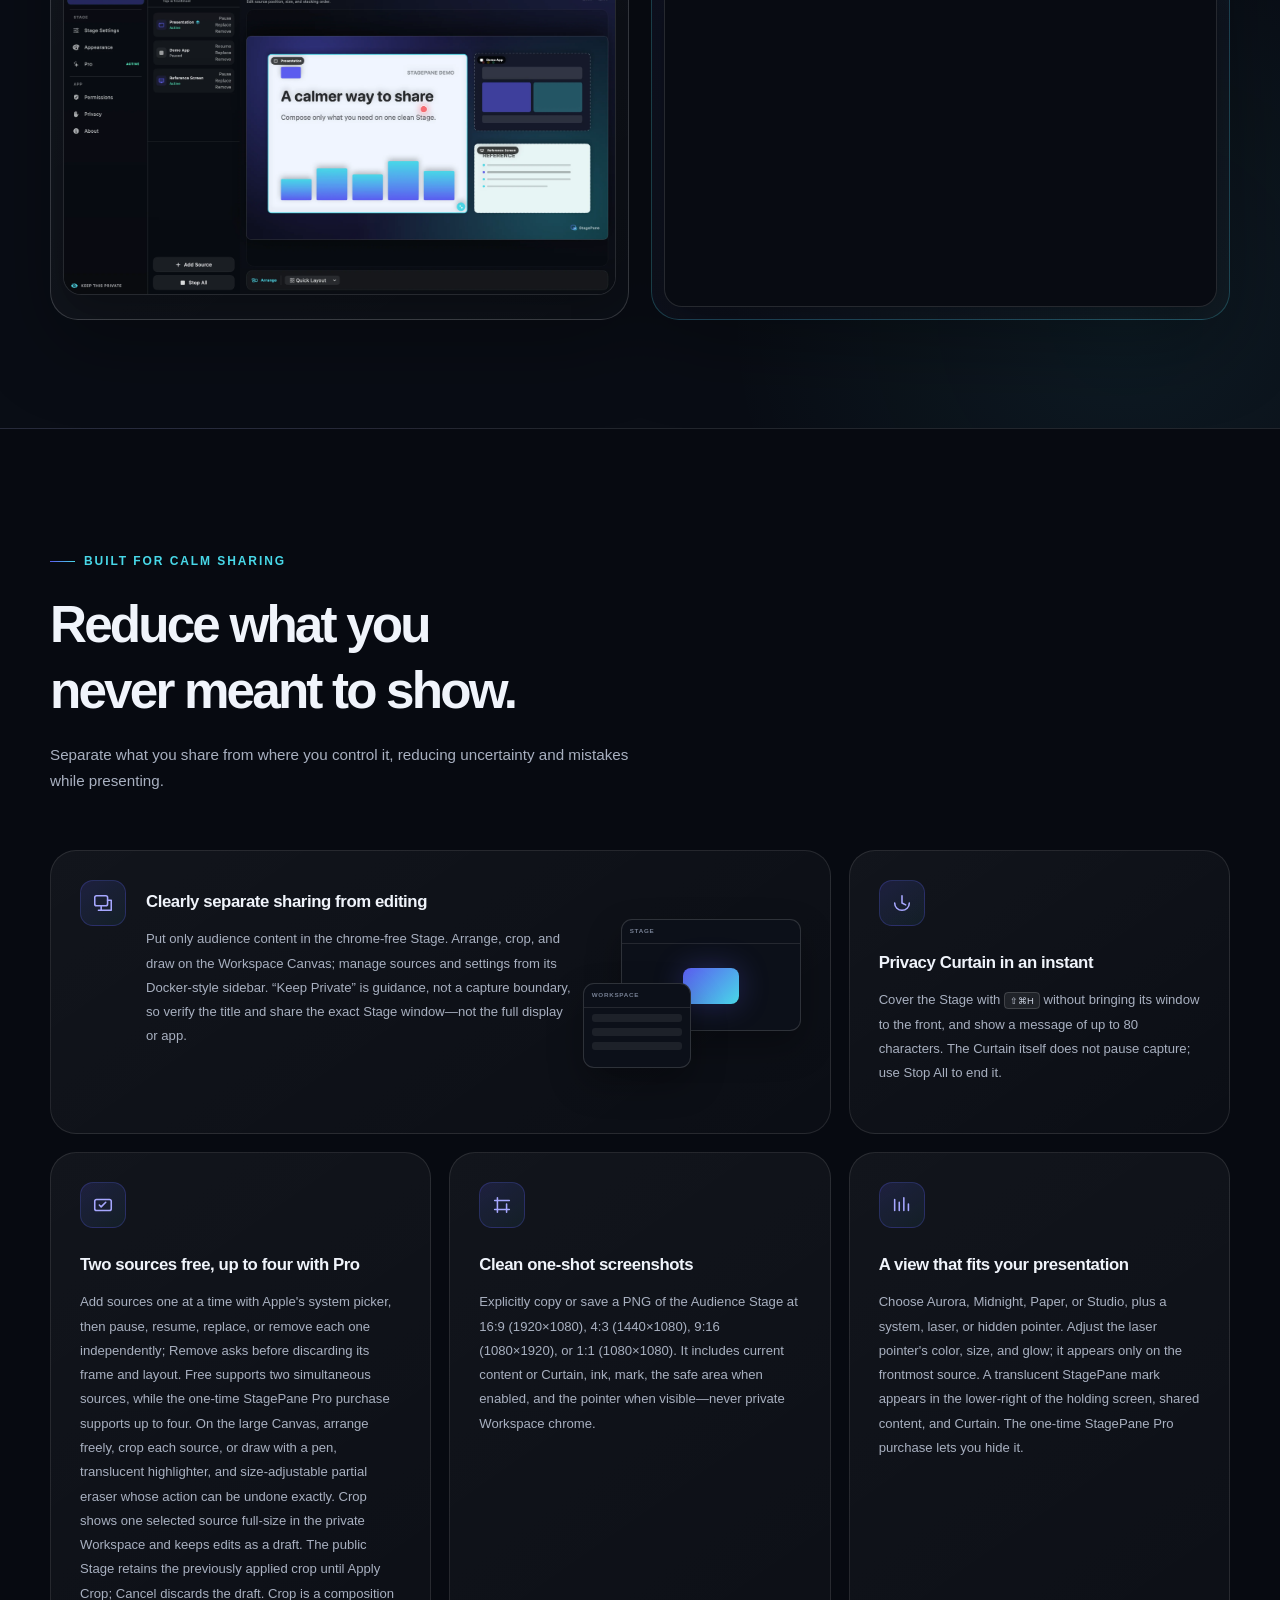
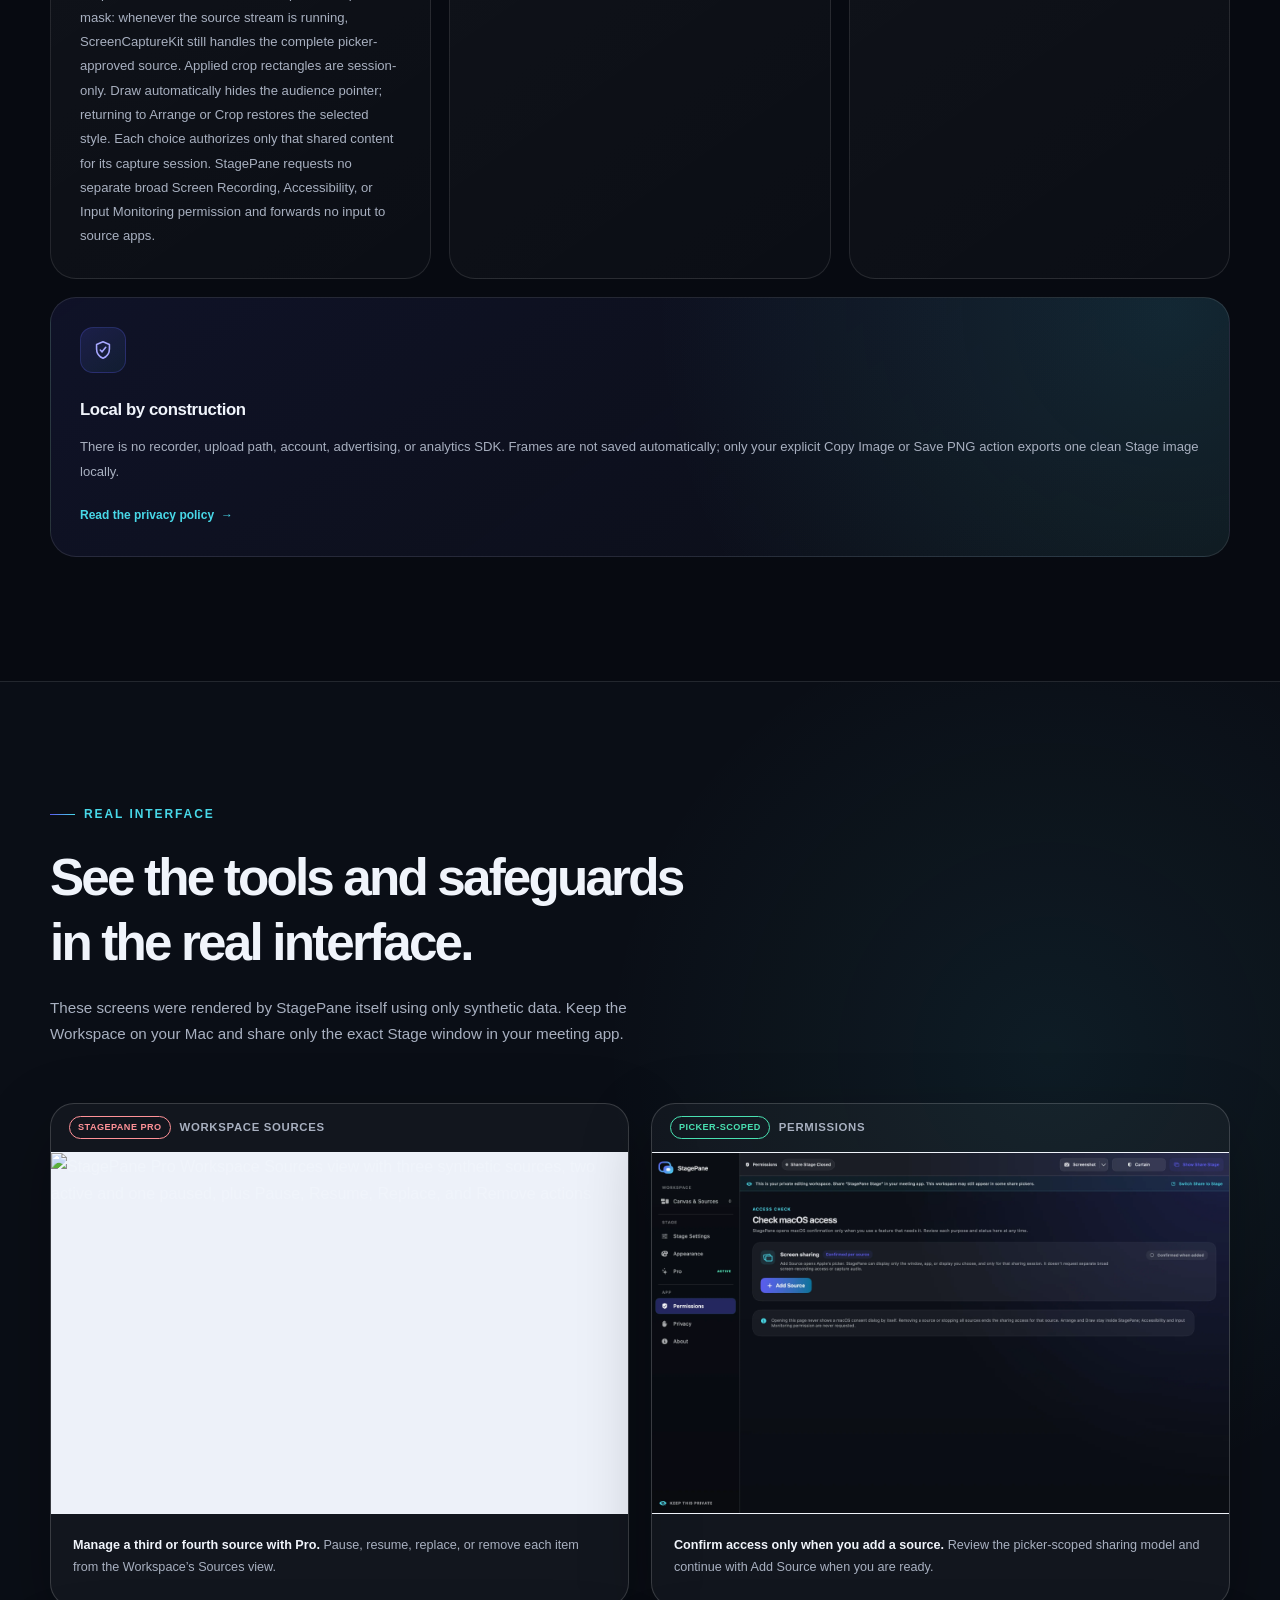
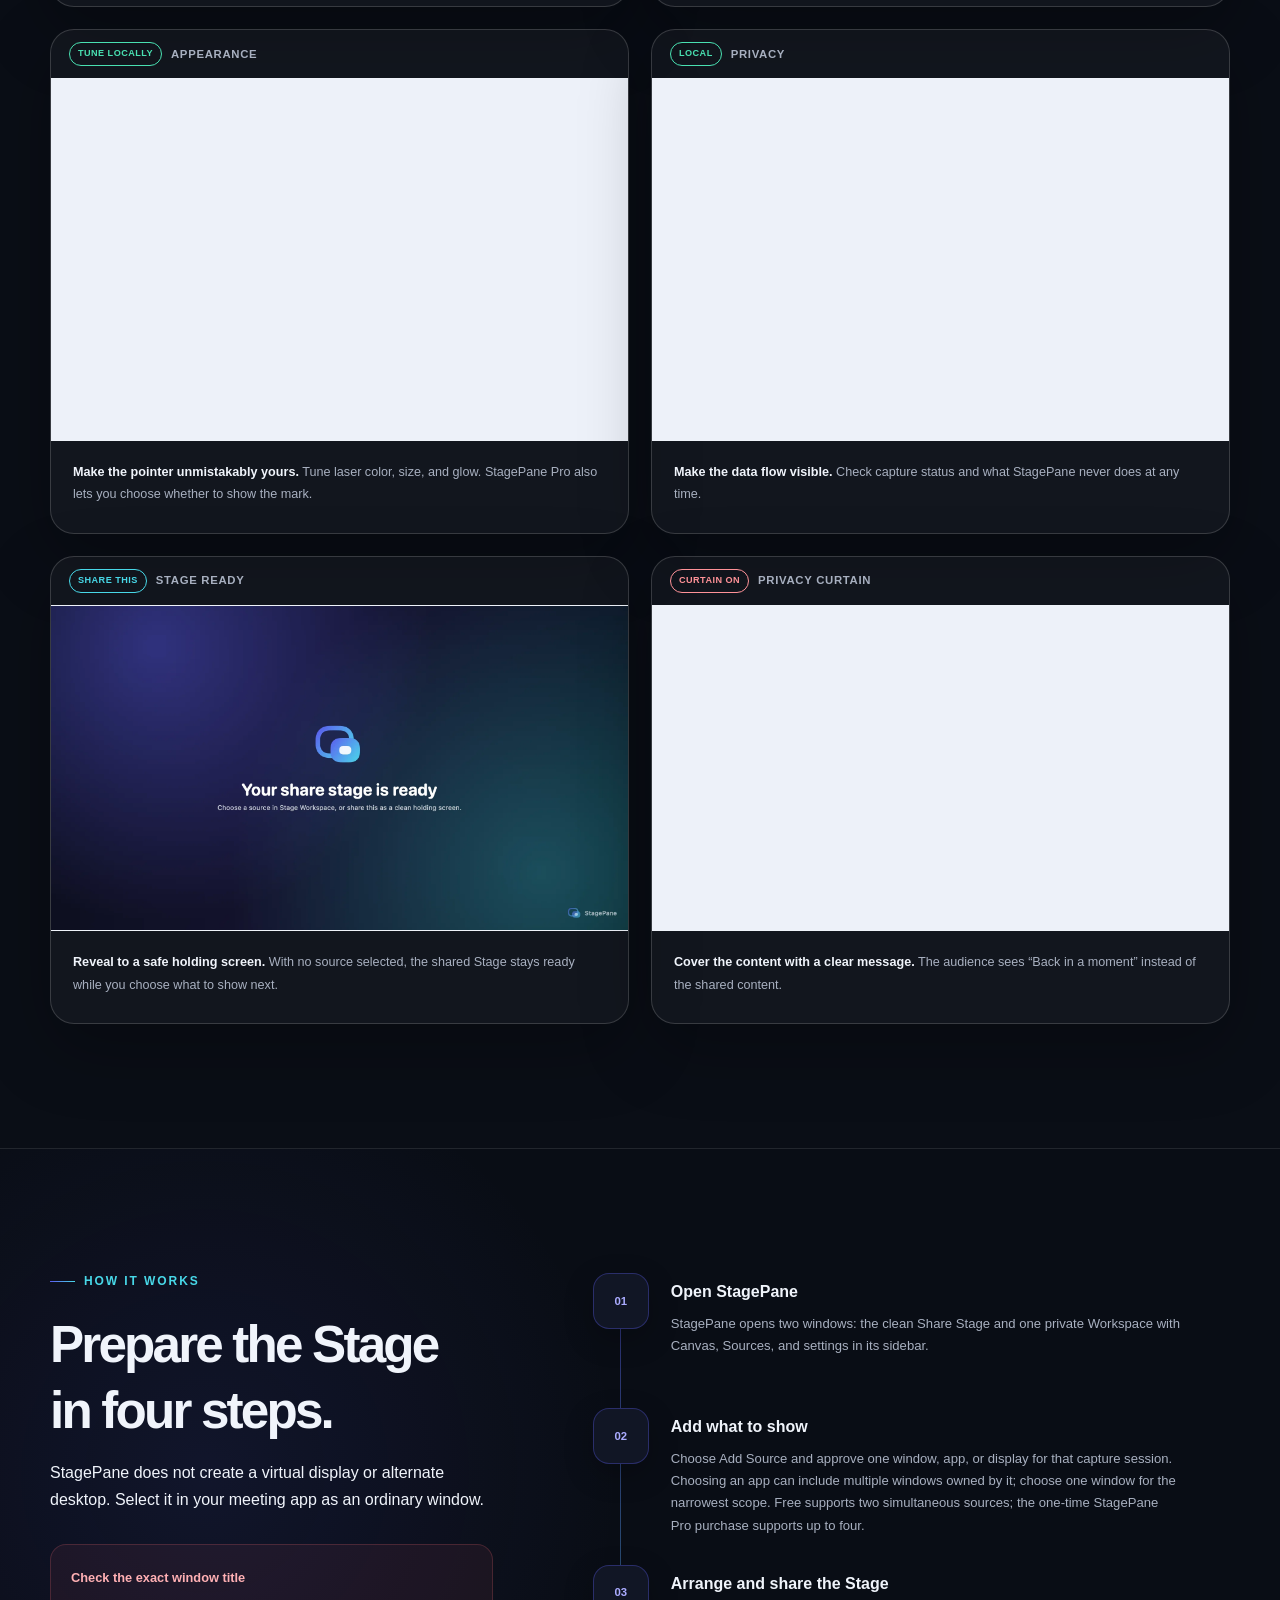
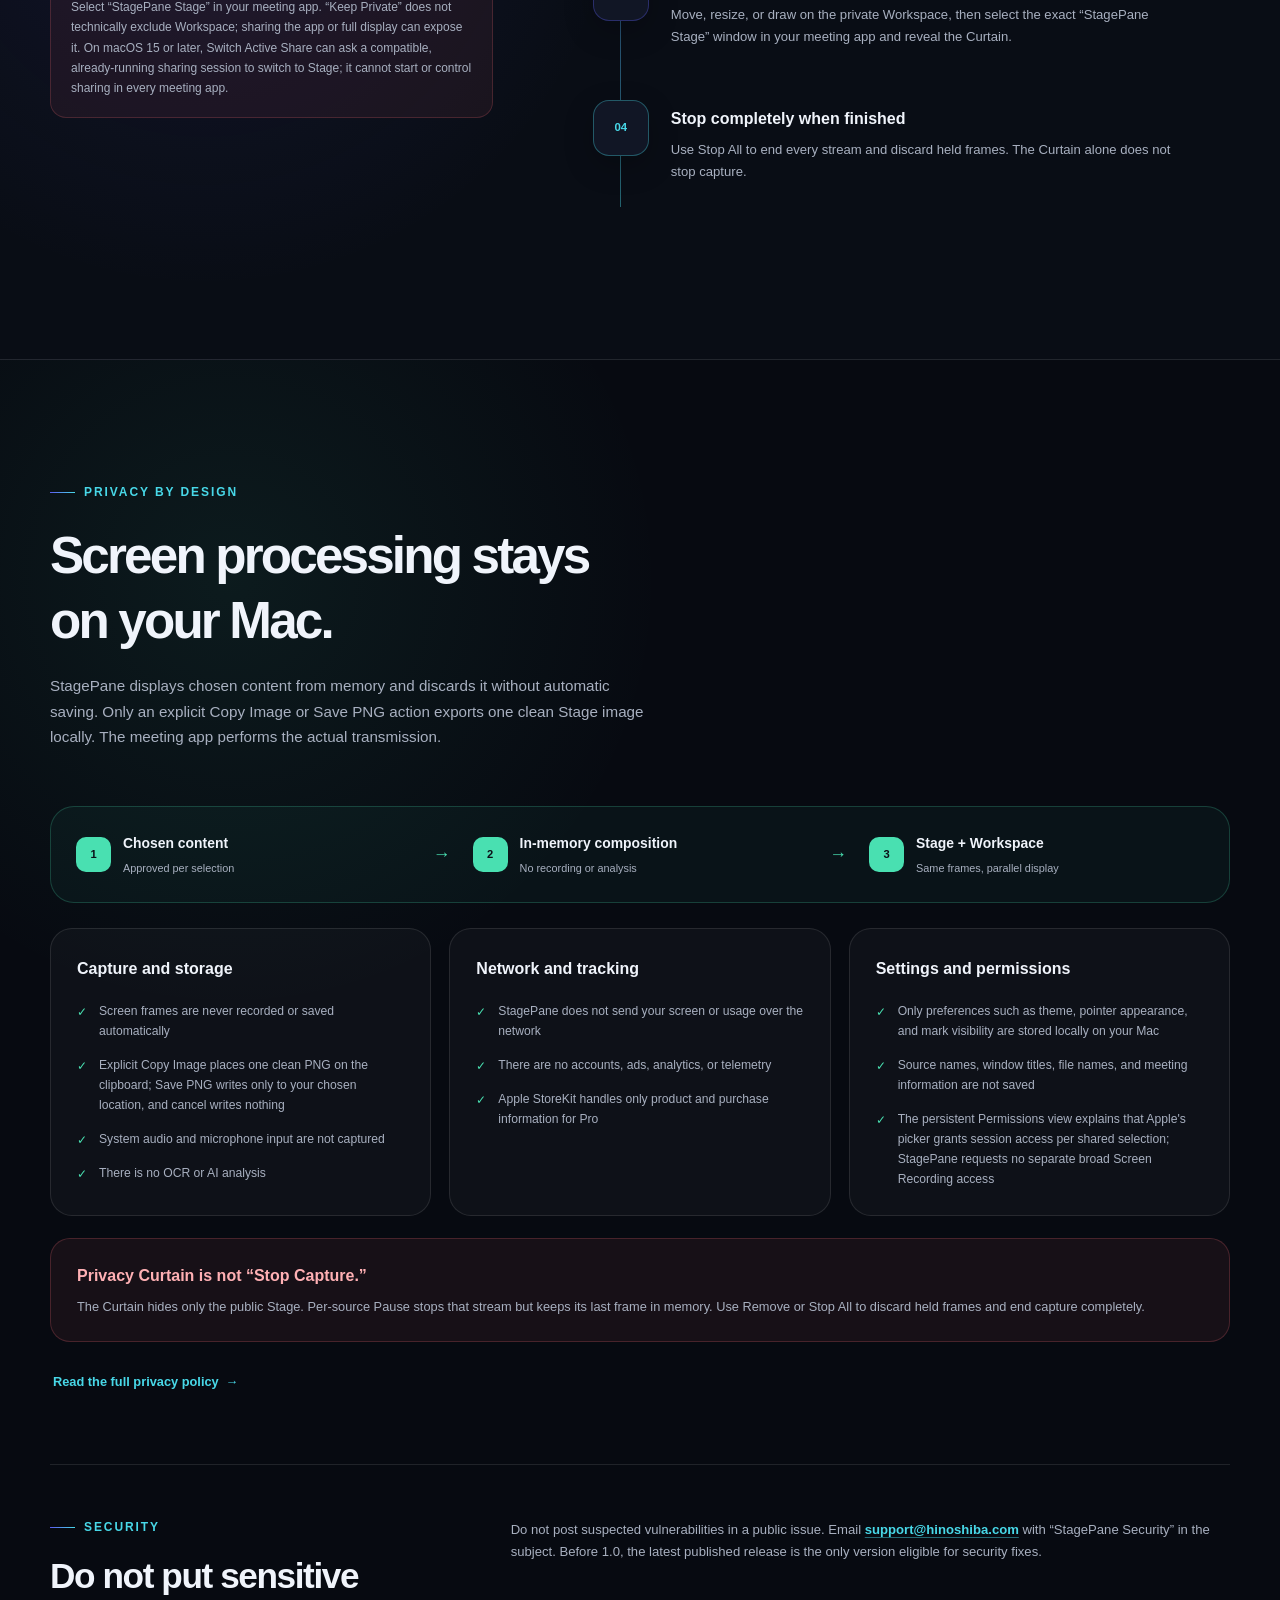
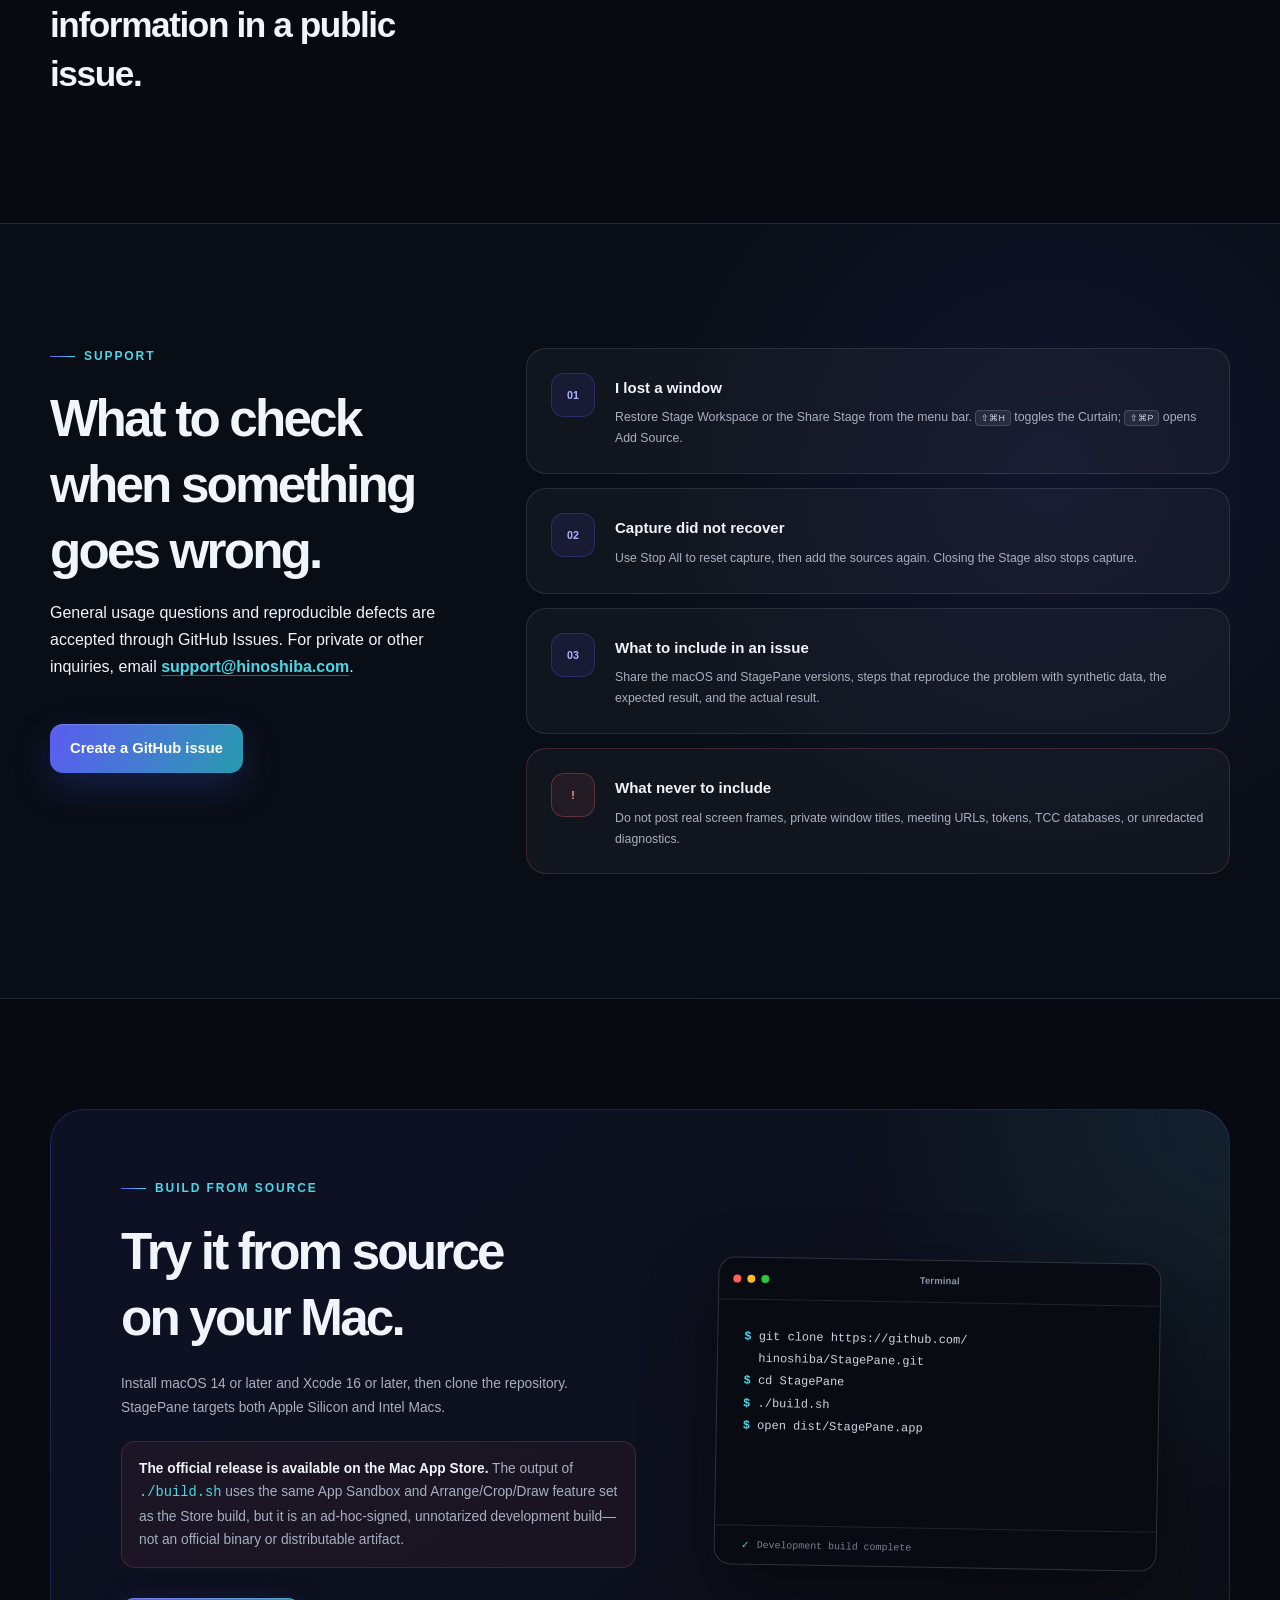
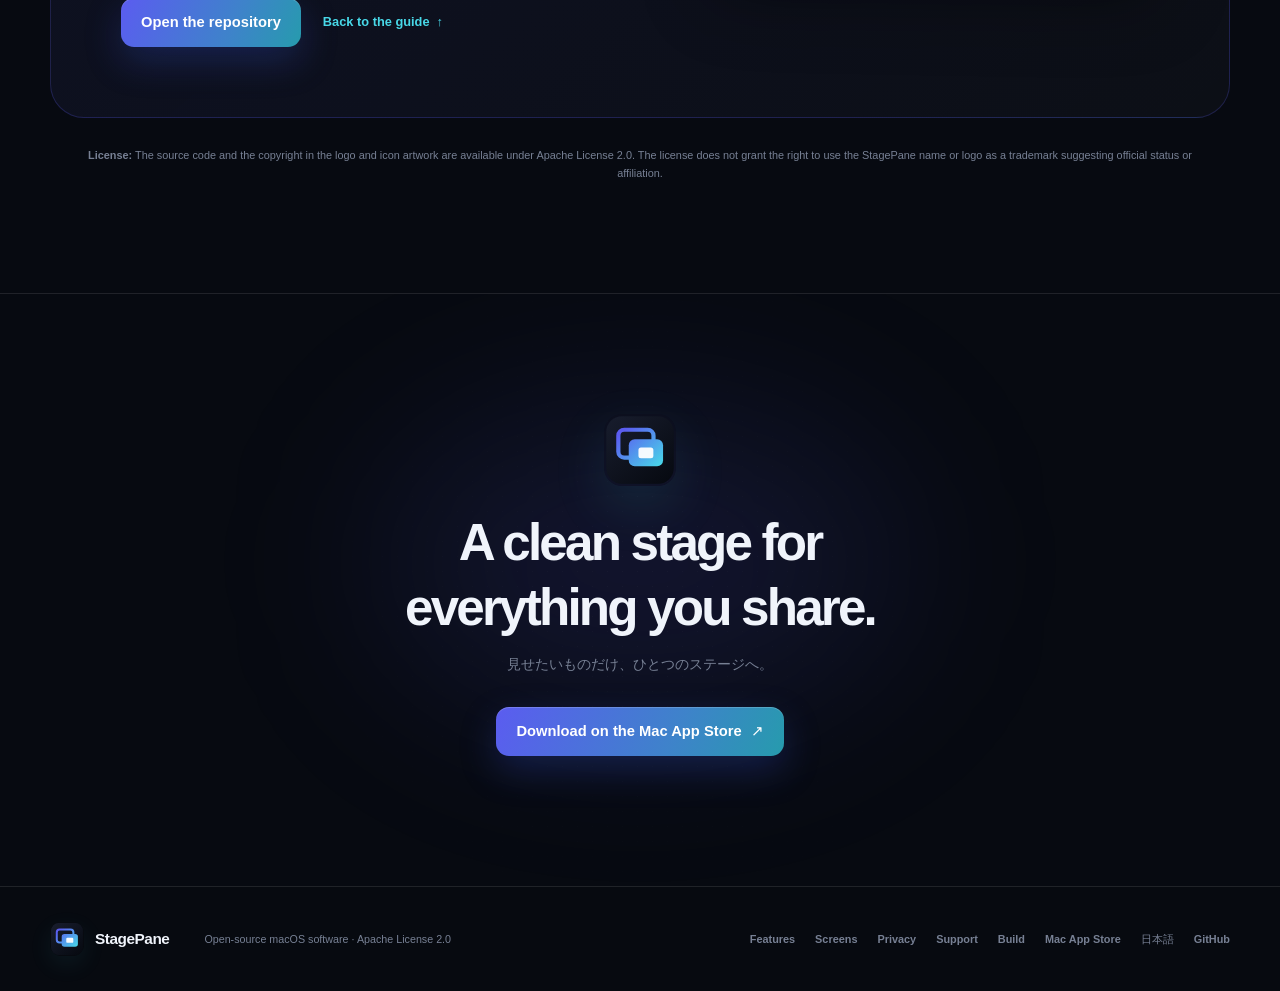
==== commit f4238c5b: "feat: add per-source window cropping" ====
--- a/site/en/index.html
+++ b/site/en/index.html
@@ -6,7 +6,7 @@
     <title>StagePane — A clean stage for everything you share.</title>
     <meta
       name="description"
-      content="StagePane is an open-source macOS app with a clean share window, a private large Workspace for arranging and drawing, and explicit local Stage PNG screenshots."
+      content="StagePane is an open-source macOS app with a clean share window, a private large Workspace for arranging, cropping, and drawing, and explicit local Stage PNG screenshots."
     >
     <meta name="theme-color" content="#0c1018">
     <meta property="og:type" content="website">
@@ -14,7 +14,7 @@
     <meta property="og:locale" content="en_US">
     <meta property="og:locale:alternate" content="ja_JP">
     <meta property="og:title" content="StagePane — A clean stage for everything you share.">
-    <meta property="og:description" content="Arrange and draw in a private Workspace, share only the clean Stage window, and explicitly copy or save a local Stage PNG.">
+    <meta property="og:description" content="Arrange, crop, and draw in a private Workspace, share only the clean Stage window, and explicitly copy or save a local Stage PNG.">
     <meta property="og:url" content="https://stagepane.hinoshiba.com/en/">
     <meta property="og:image" content="https://stagepane.hinoshiba.com/assets/screenshots/en/arrange.webp">
     <meta property="og:image:type" content="image/webp">
@@ -23,7 +23,7 @@
     <meta property="og:image:alt" content="StagePane Pro Workspace arranging three sources into one Stage">
     <meta name="twitter:card" content="summary_large_image">
     <meta name="twitter:title" content="StagePane — A clean stage for everything you share.">
-    <meta name="twitter:description" content="Arrange and draw in a private Workspace, share only the clean Stage window, and explicitly copy or save a local Stage PNG.">
+    <meta name="twitter:description" content="Arrange, crop, and draw in a private Workspace, share only the clean Stage window, and explicitly copy or save a local Stage PNG.">
     <meta name="twitter:image" content="https://stagepane.hinoshiba.com/assets/screenshots/en/arrange.webp">
     <meta name="twitter:image:alt" content="StagePane Pro Workspace arranging three sources into one Stage">
     <link rel="canonical" href="https://stagepane.hinoshiba.com/en/">
@@ -39,7 +39,7 @@
         "name": "StagePane",
         "applicationCategory": "ProductivityApplication",
         "operatingSystem": "macOS 14 or later",
-        "description": "StagePane is an open-source macOS app that separates a clean sharing Stage from a private Workspace for arranging, drawing, and managing sources.",
+        "description": "StagePane is an open-source macOS app that separates a clean sharing Stage from a private Workspace for arranging, cropping, drawing, and managing sources.",
         "url": "https://stagepane.hinoshiba.com/en/",
         "sameAs": "https://github.com/hinoshiba/StagePane",
         "license": "https://www.apache.org/licenses/LICENSE-2.0"
@@ -124,7 +124,7 @@
               </div>
               <div class="control-row">
                 <span class="control-icon control-icon-indigo">✦</span>
-                <div><b>Arrange · Draw</b><small>Large live canvas</small></div>
+                <div><b>Arrange · Crop · Draw</b><small>Large live canvas</small></div>
                 <span class="chevron">›</span>
               </div>
               <div class="control-row">
@@ -158,8 +158,8 @@
         <div class="shell">
           <div class="section-heading">
             <p class="eyebrow"><span></span> Live workspace</p>
-            <h2 id="product-proof-title">Compose. Draw.<br>Keep every tool on your side.</h2>
-            <p>The audience Stage shows only the finished composition. Arrange and Draw stay together in the large Workspace you keep private.</p>
+            <h2 id="product-proof-title">Compose. Crop. Draw.<br>Keep every tool on your side.</h2>
+            <p>The audience Stage contains the composition, never editor controls. Arrange and Draw update it live; Crop drafts one selected source privately and changes the Stage only when you apply it.</p>
           </div>
           <div class="proof-grid">
             <article class="proof-card">
@@ -196,7 +196,7 @@
           <div class="feature-grid">
             <article class="feature-card feature-card-wide">
               <div class="feature-icon"><svg viewBox="0 0 24 24" aria-hidden="true"><rect x="3" y="4" width="14" height="11" rx="2"/><path d="M7 20h14V9h-4M10 15v5"/></svg></div>
-              <div><h3>Clearly separate sharing from editing</h3><p>Put only audience content in the chrome-free Stage. Arrange and draw on the Workspace Canvas; manage sources and settings from its Docker-style sidebar. “Keep Private” is guidance, not a capture boundary, so verify the title and share the exact Stage window—not the full display or app.</p></div>
+              <div><h3>Clearly separate sharing from editing</h3><p>Put only audience content in the chrome-free Stage. Arrange, crop, and draw on the Workspace Canvas; manage sources and settings from its Docker-style sidebar. “Keep Private” is guidance, not a capture boundary, so verify the title and share the exact Stage window—not the full display or app.</p></div>
               <div class="mini-windows" aria-hidden="true"><div class="mini-window mini-stage"><span>STAGE</span><i></i></div><div class="mini-window mini-control"><span>WORKSPACE</span><i></i><i></i><i></i></div></div>
             </article>
             <article class="feature-card">
@@ -207,7 +207,7 @@
             <article class="feature-card">
               <div class="feature-icon"><svg viewBox="0 0 24 24" aria-hidden="true"><rect x="3" y="6" width="18" height="12" rx="2"/><path d="m8 12 2 2 5-5"/></svg></div>
               <h3>Two sources free, up to four with Pro</h3>
-              <p>Add sources one at a time with Apple's system picker, then pause, resume, replace, or remove each one independently; Remove asks before discarding its frame and layout. Free supports two simultaneous sources, while the one-time StagePane Pro purchase supports up to four. On the large Canvas, arrange freely or draw with a pen, translucent highlighter, and size-adjustable partial eraser whose action can be undone exactly. Draw automatically hides the audience pointer; returning to Arrange restores the selected style. Each choice authorizes only that shared content for its capture session. StagePane requests no separate broad Screen Recording, Accessibility, or Input Monitoring permission and forwards no input to source apps.</p>
+              <p>Add sources one at a time with Apple's system picker, then pause, resume, replace, or remove each one independently; Remove asks before discarding its frame and layout. Free supports two simultaneous sources, while the one-time StagePane Pro purchase supports up to four. On the large Canvas, arrange freely, crop each source, or draw with a pen, translucent highlighter, and size-adjustable partial eraser whose action can be undone exactly. Crop shows one selected source full-size in the private Workspace and keeps edits as a draft. The public Stage retains the previously applied crop until Apply Crop; Cancel discards the draft. Crop is a composition mask: whenever the source stream is running, ScreenCaptureKit still handles the complete picker-approved source. Applied crop rectangles are session-only. Draw automatically hides the audience pointer; returning to Arrange or Crop restores the selected style. Each choice authorizes only that shared content for its capture session. StagePane requests no separate broad Screen Recording, Accessibility, or Input Monitoring permission and forwards no input to source apps.</p>
             </article>
             <article class="feature-card">
               <div class="feature-icon"><svg viewBox="0 0 24 24" aria-hidden="true"><path d="M4 7h16M7 4v16m10-9v9M4 17h16"/></svg></div>
@@ -337,7 +337,7 @@
             <p class="eyebrow"><span></span> Build from source</p>
             <h2>Try it from source<br>on your Mac.</h2>
             <p>Install macOS 14 or later and Xcode 16 or later, then clone the repository. StagePane targets both Apple Silicon and Intel Macs.</p>
-            <p class="release-note"><strong>The official release is available on the Mac App Store.</strong> The output of <code>./build.sh</code> uses the same App Sandbox and Arrange/Draw feature set as the Store build, but it is an ad-hoc-signed, unnotarized development build—not an official binary or distributable artifact.</p>
+            <p class="release-note"><strong>The official release is available on the Mac App Store.</strong> The output of <code>./build.sh</code> uses the same App Sandbox and Arrange/Crop/Draw feature set as the Store build, but it is an ad-hoc-signed, unnotarized development build—not an official binary or distributable artifact.</p>
             <div class="build-links"><a class="button button-primary" href="https://github.com/hinoshiba/StagePane">Open the repository</a><a class="text-link" href="#how-it-works">Back to the guide <span>↑</span></a></div>
           </div>
           <div class="terminal" aria-label="Commands to build StagePane">
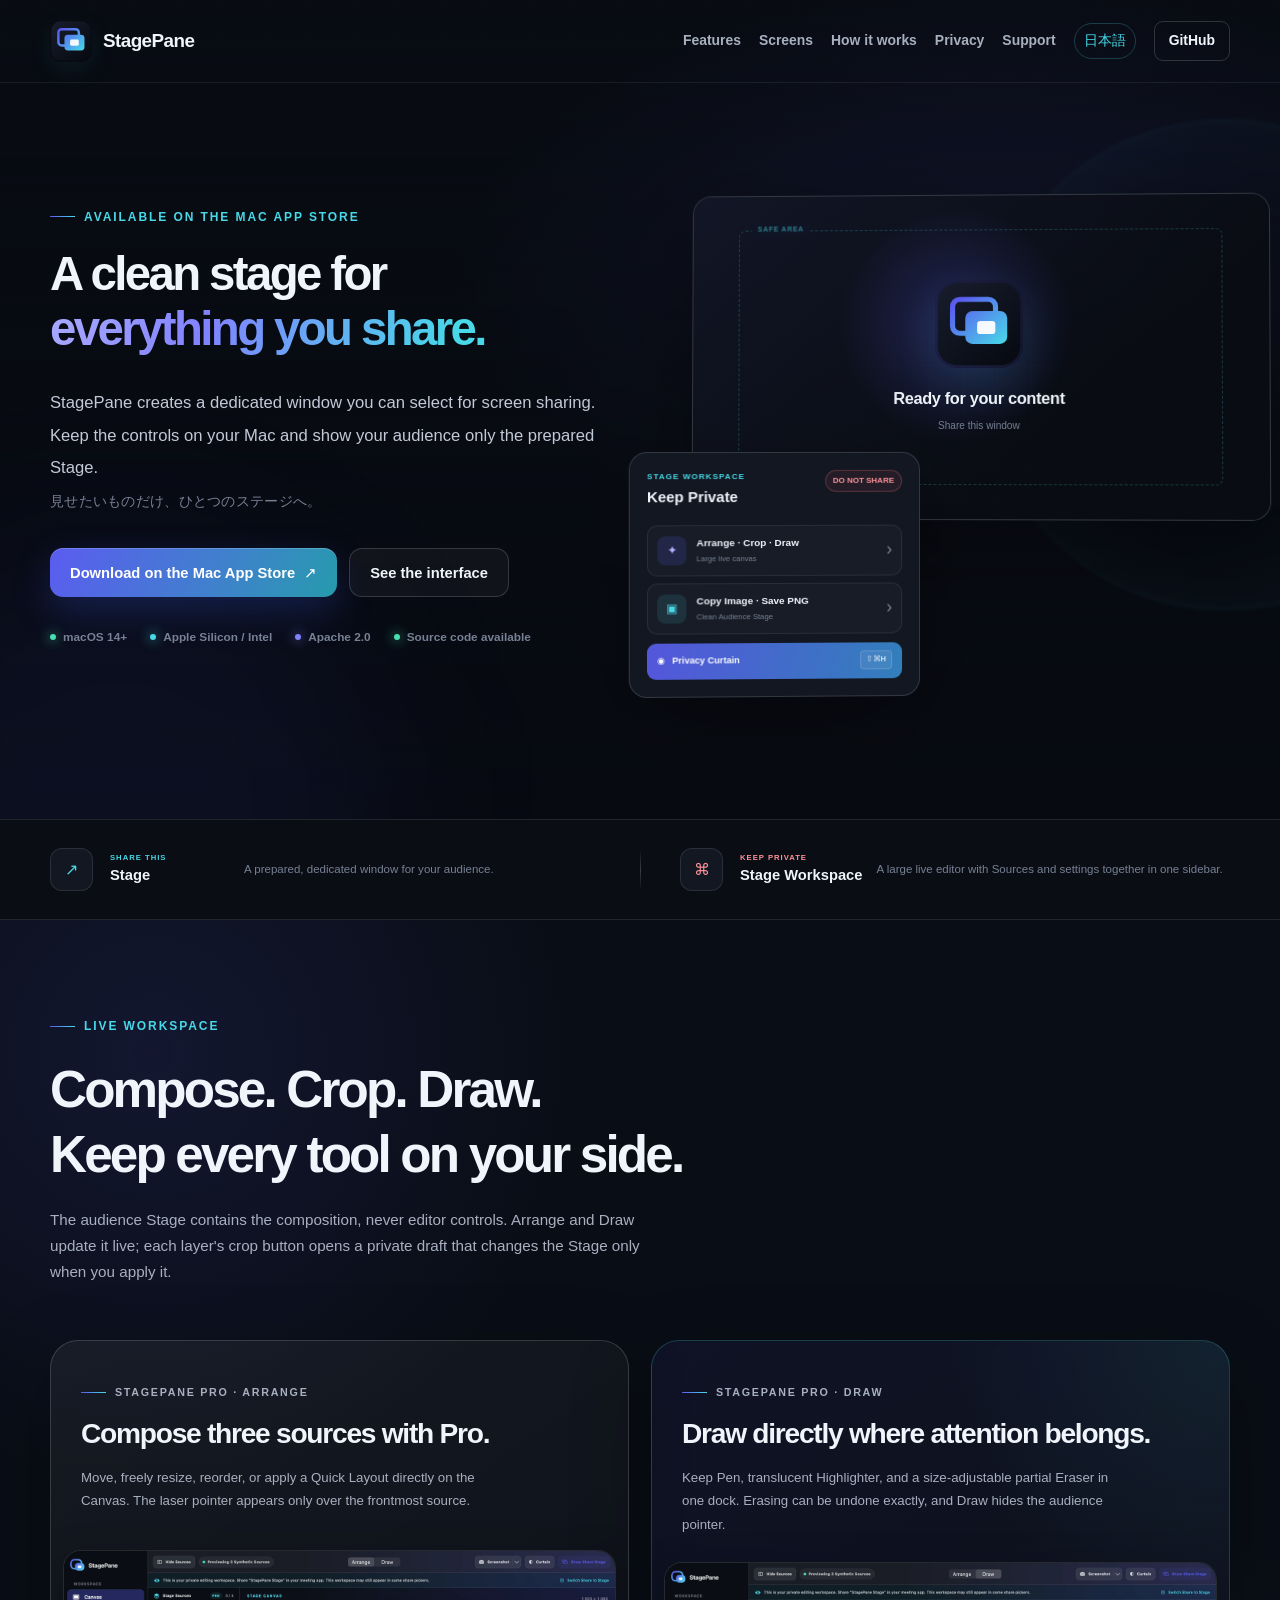
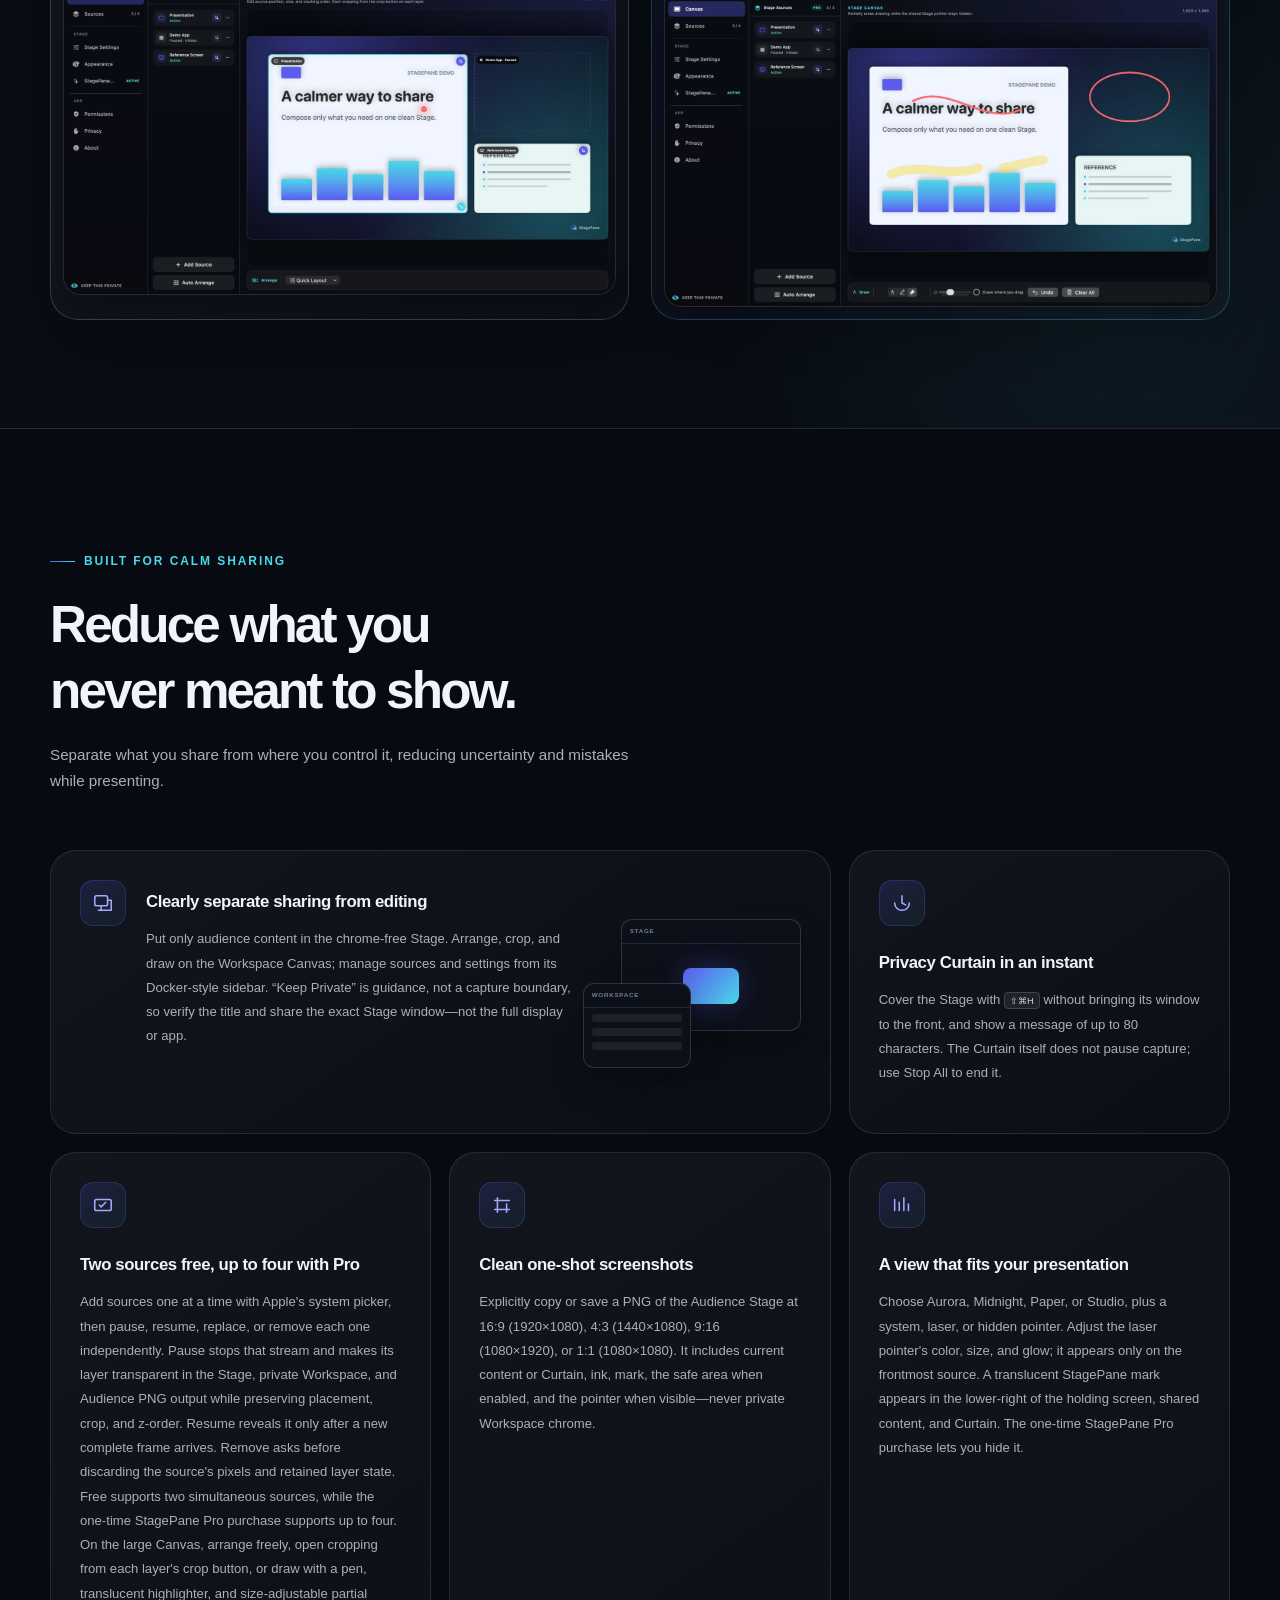
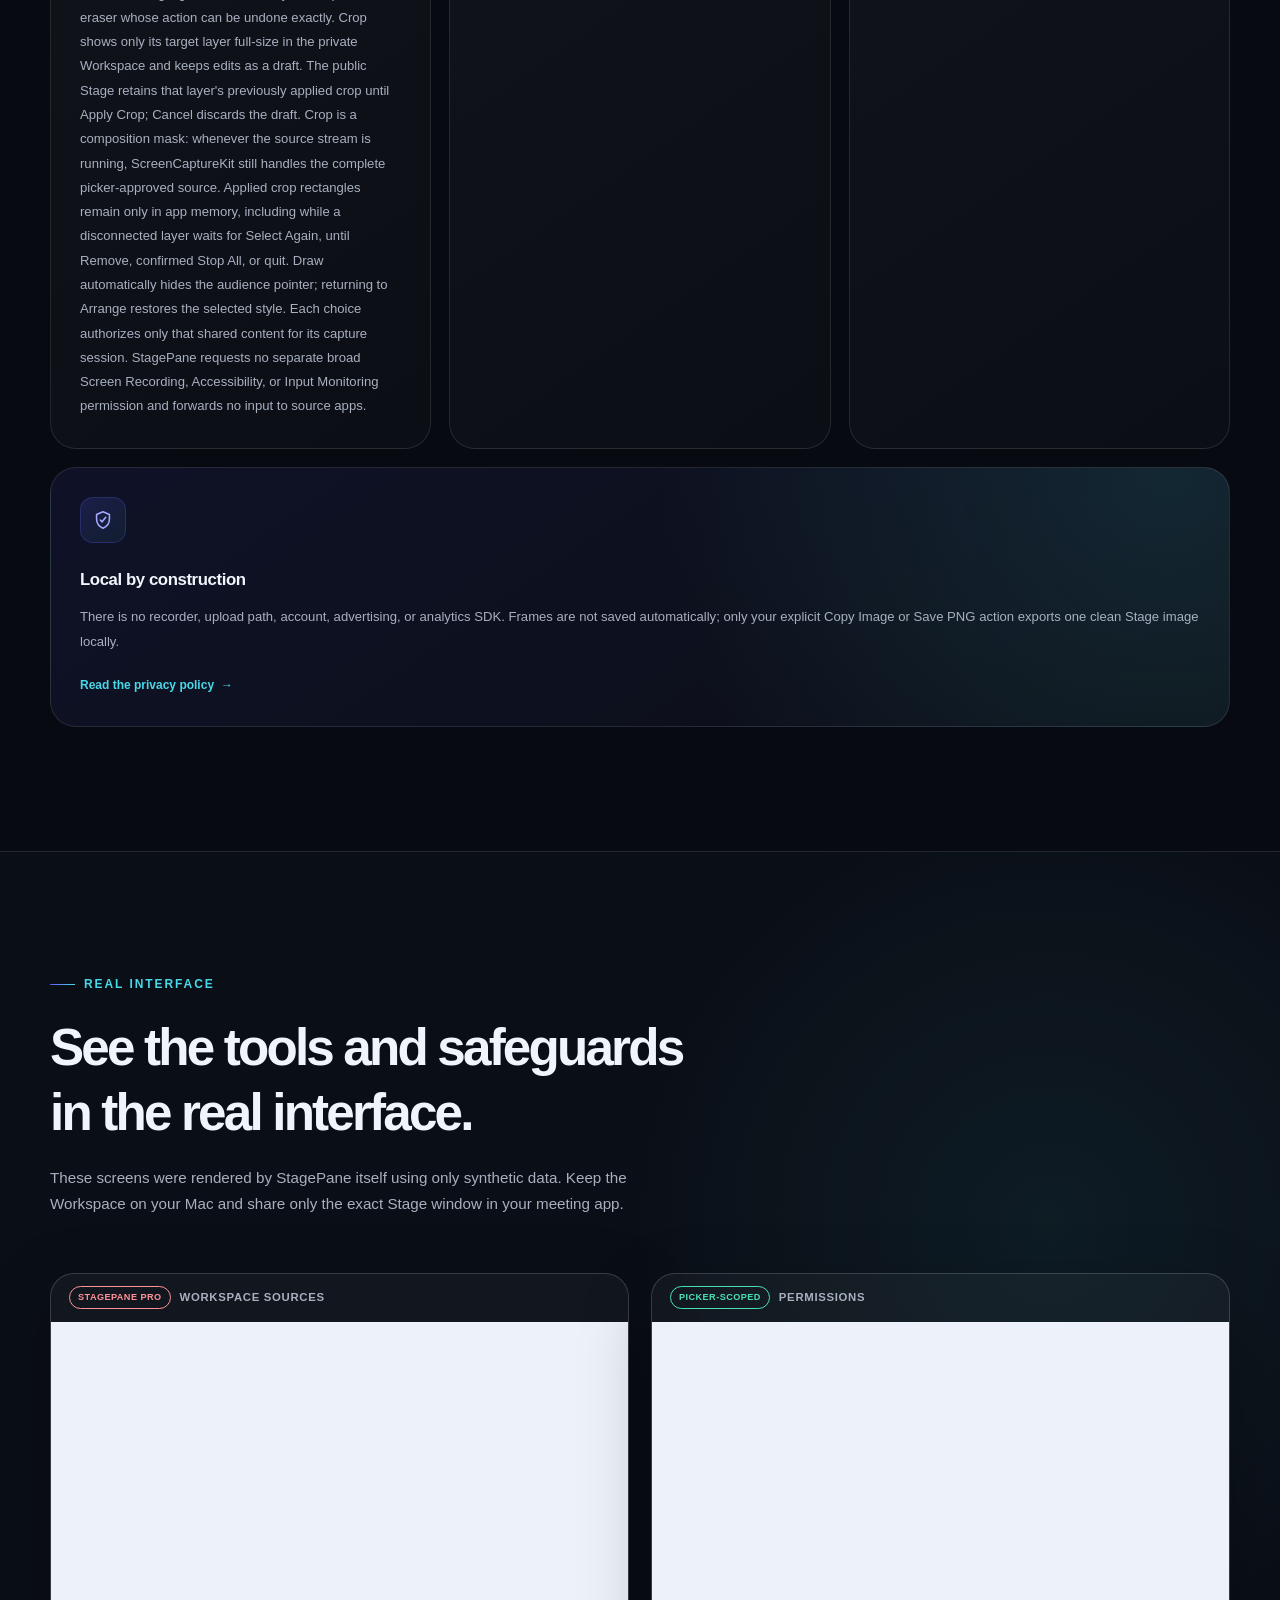
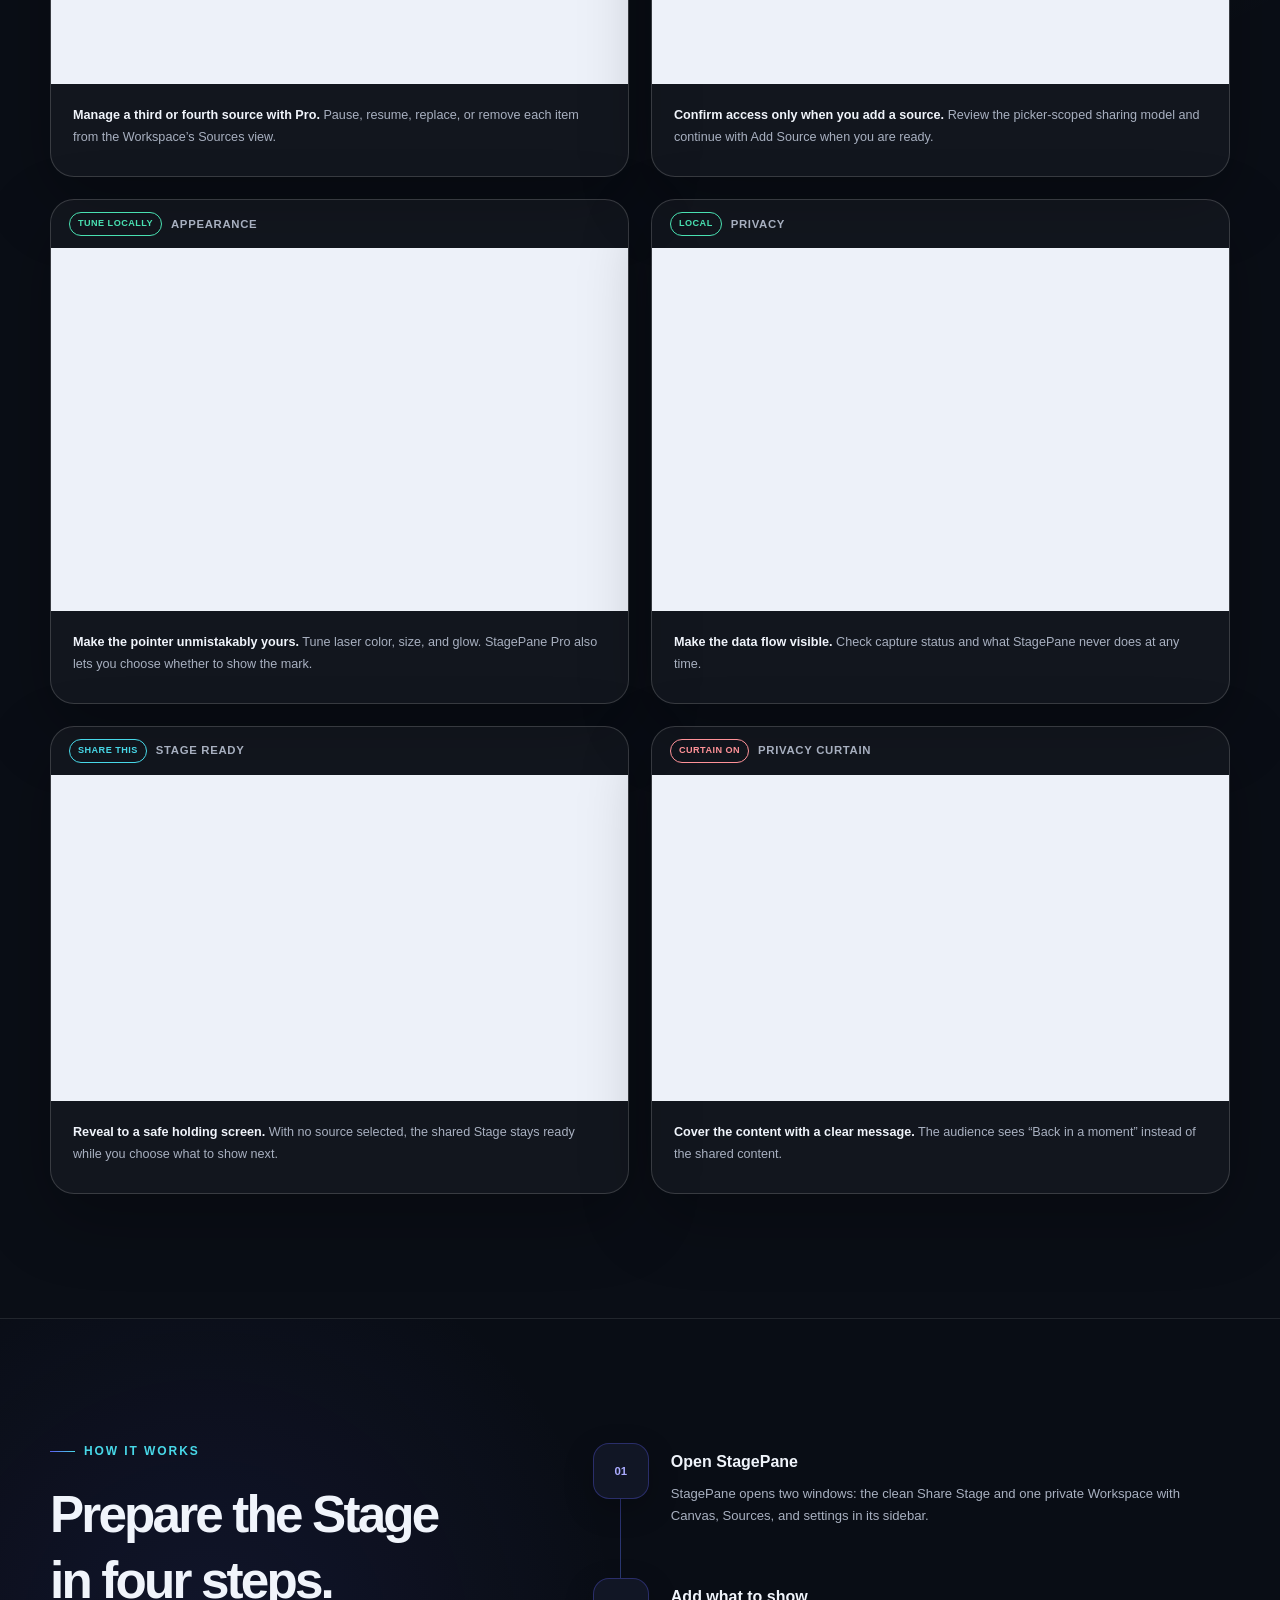
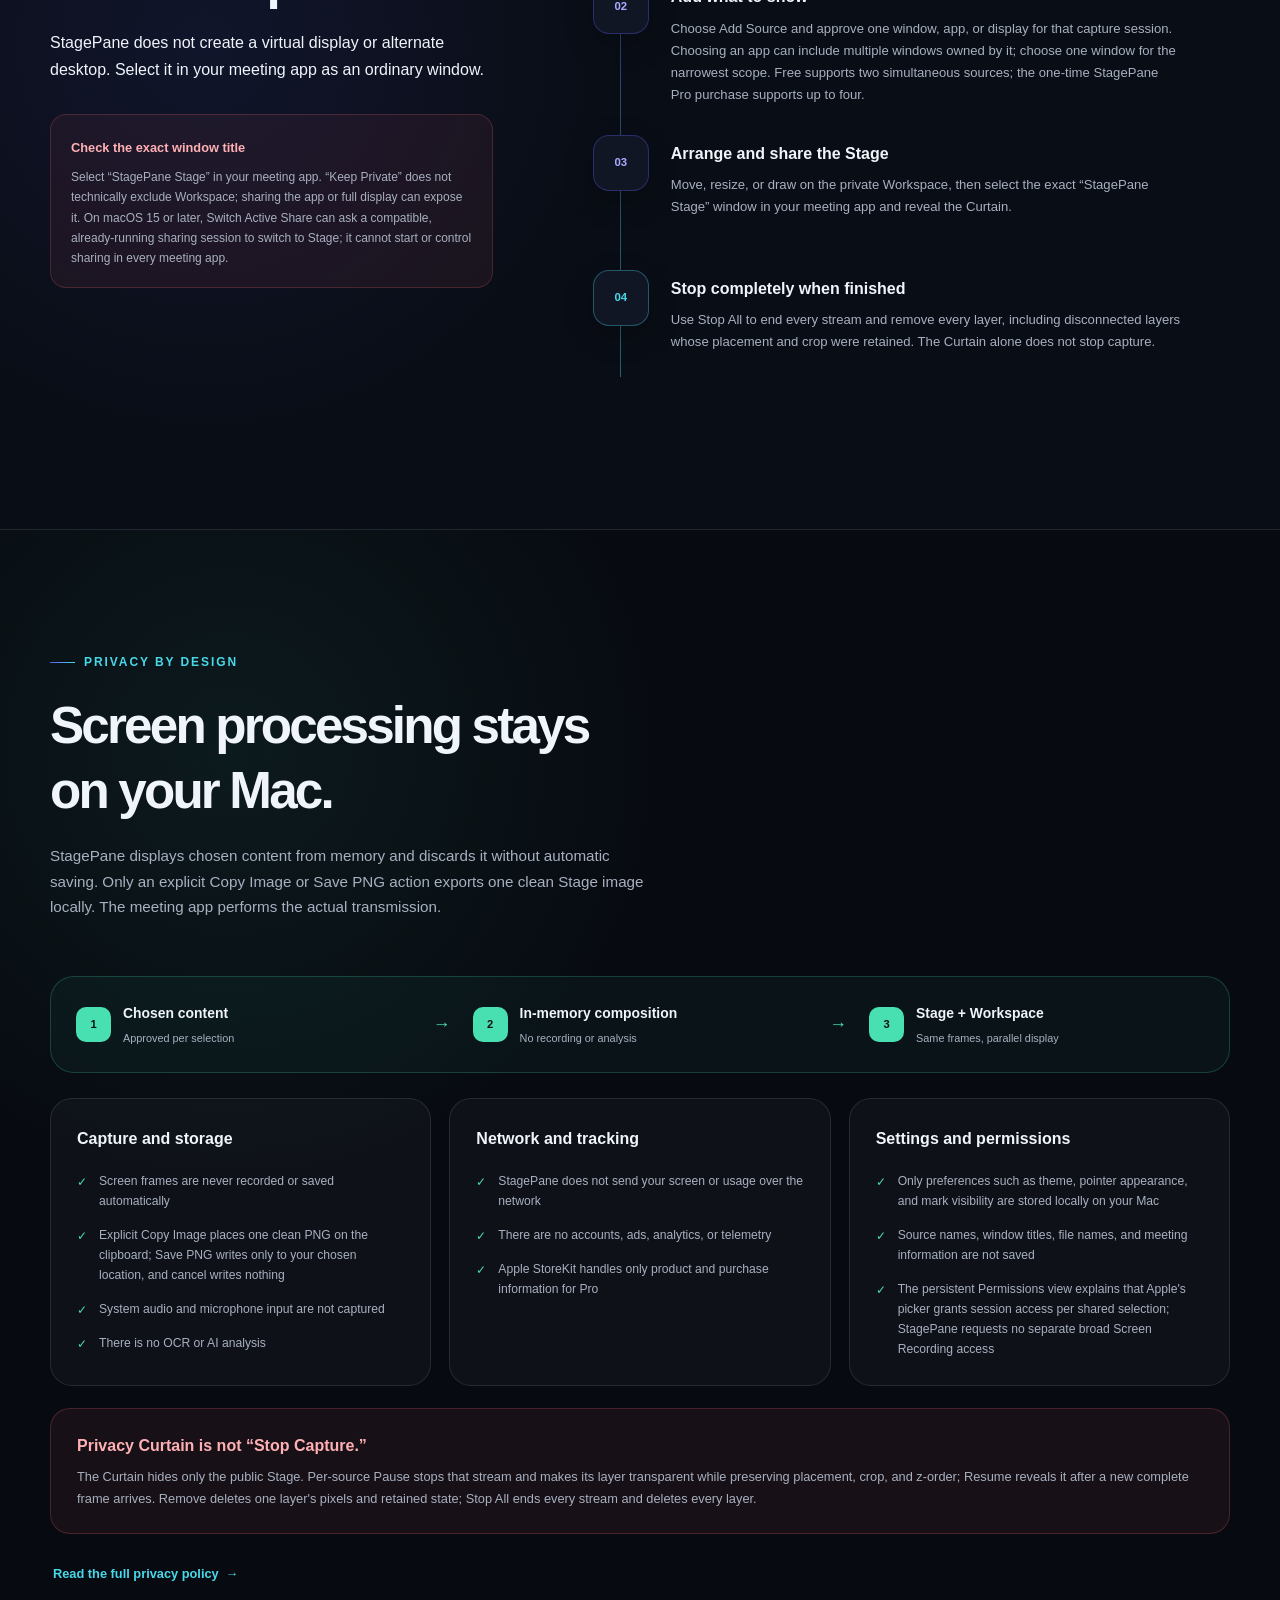
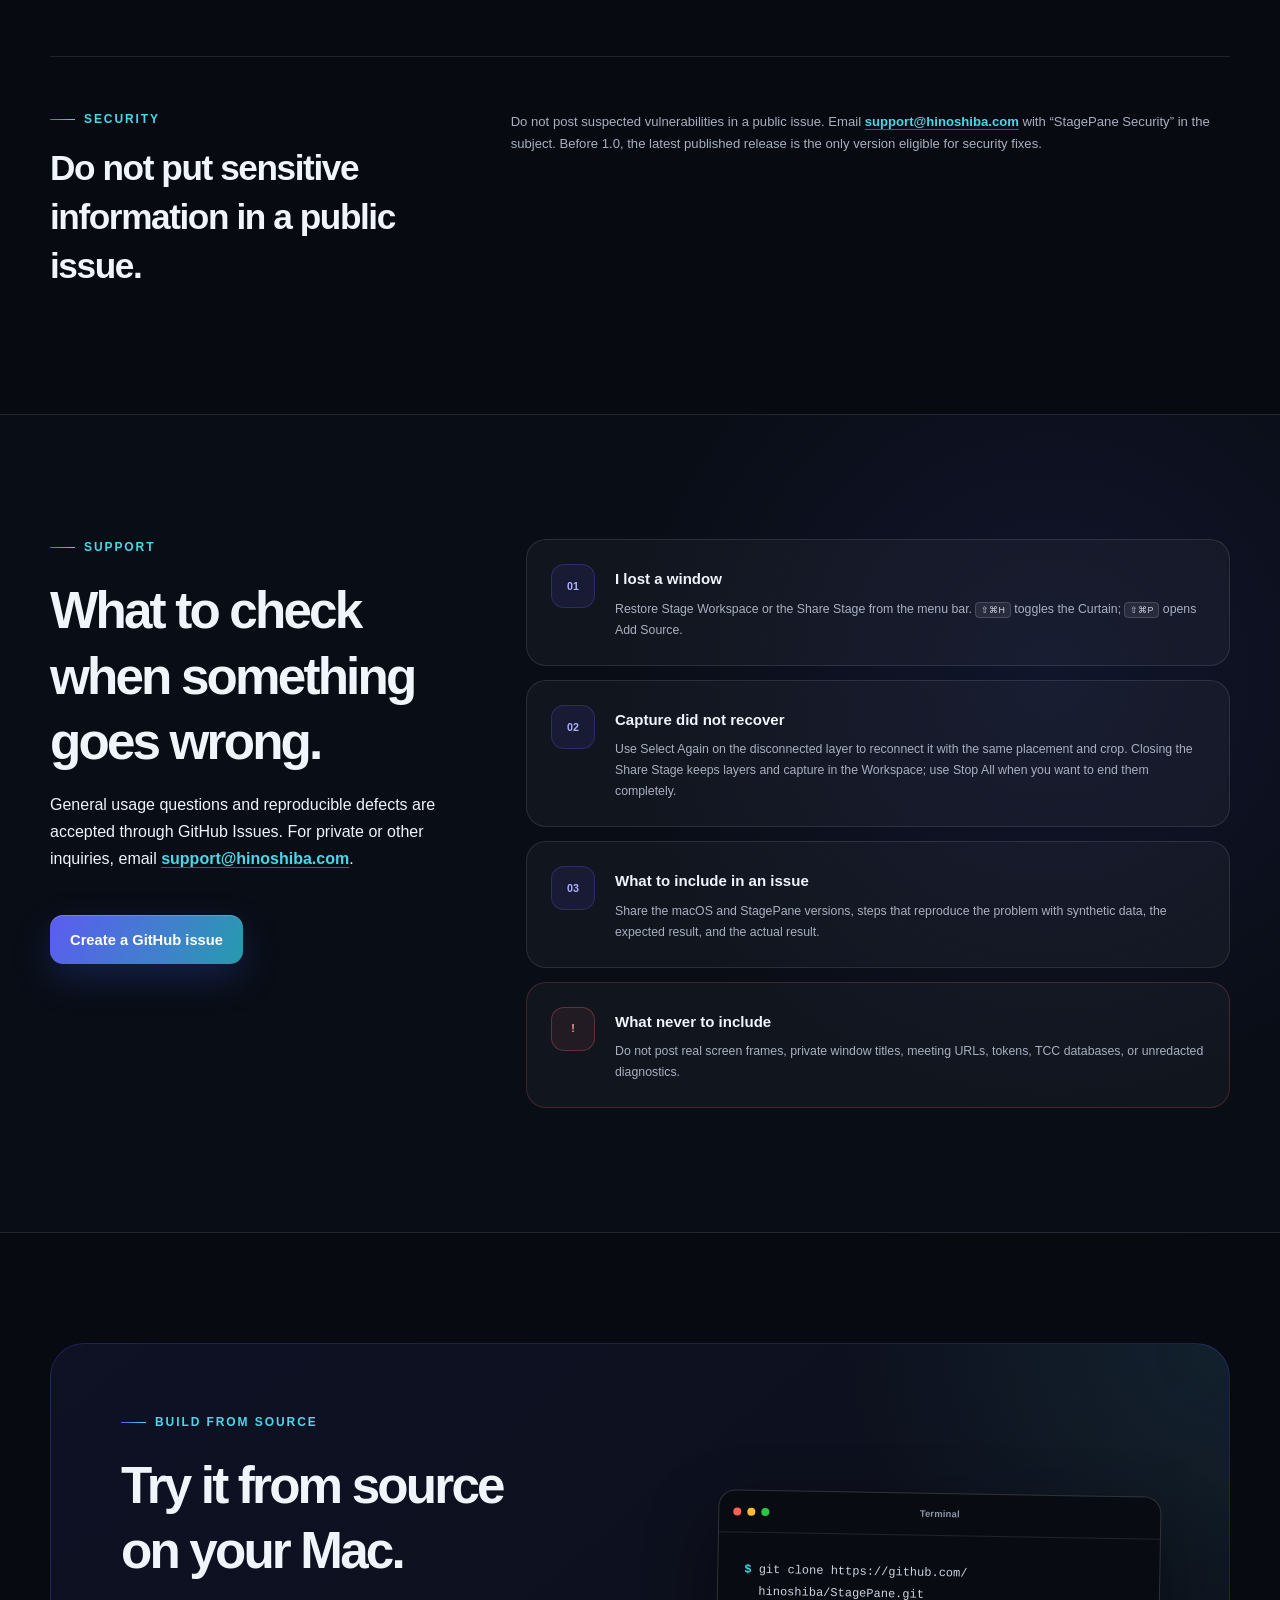
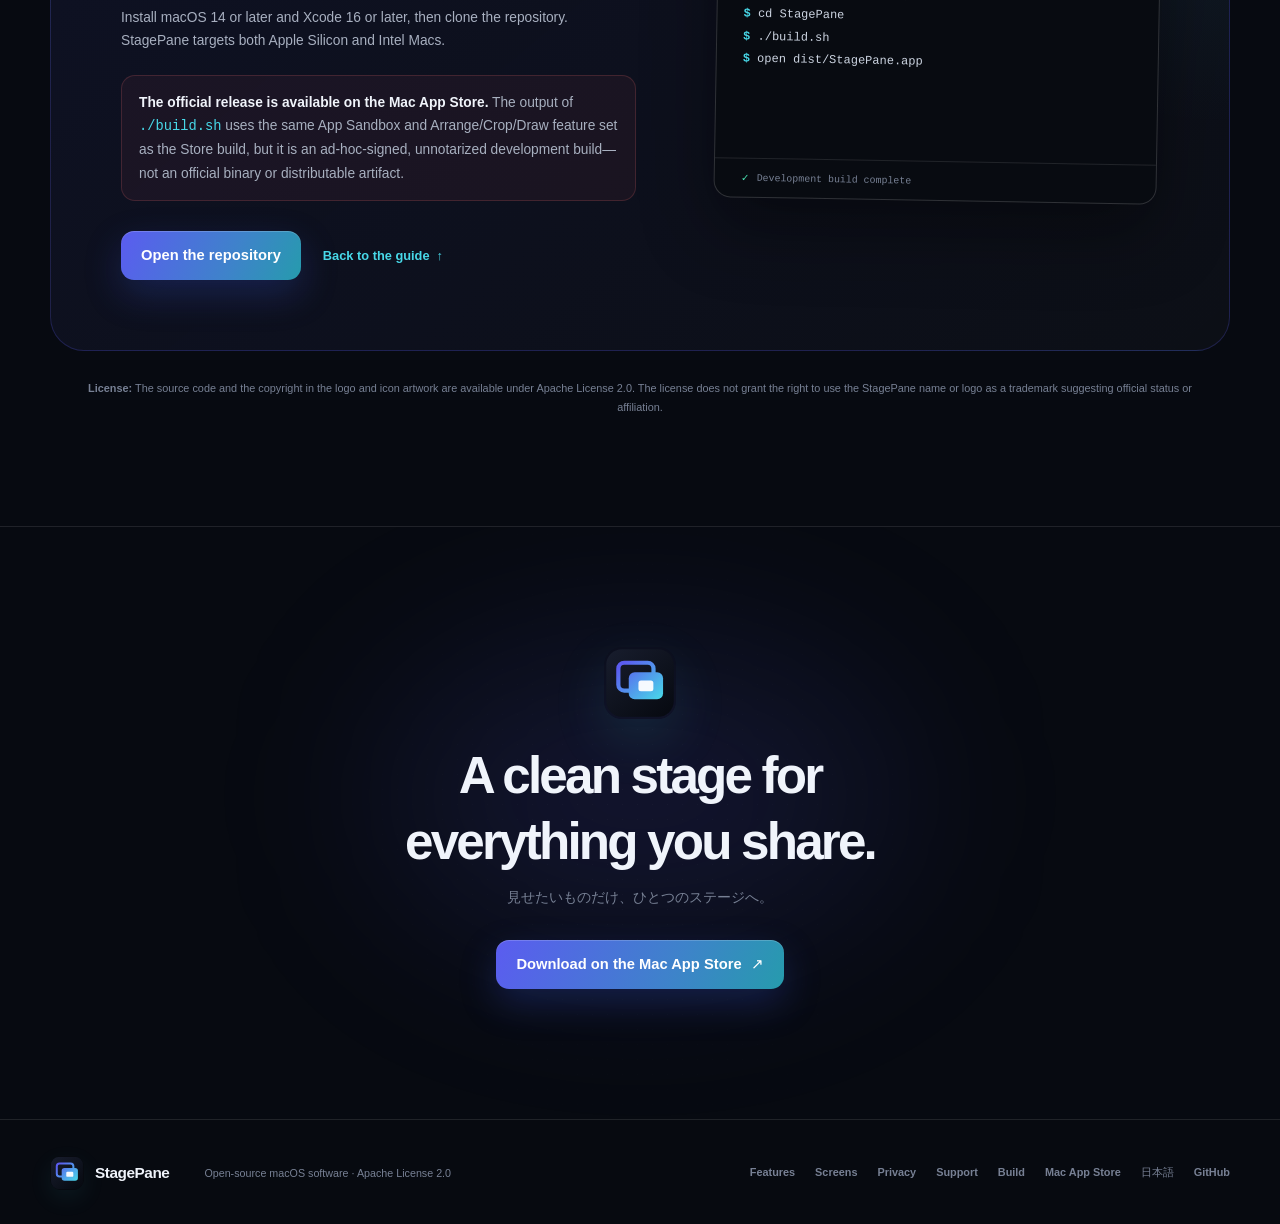
==== commit 289c344f: "feat: refine per-layer capture lifecycle and workspace UX Preserve layer state across capture interr" ====
--- a/site/en/index.html
+++ b/site/en/index.html
@@ -159,7 +159,7 @@
           <div class="section-heading">
             <p class="eyebrow"><span></span> Live workspace</p>
             <h2 id="product-proof-title">Compose. Crop. Draw.<br>Keep every tool on your side.</h2>
-            <p>The audience Stage contains the composition, never editor controls. Arrange and Draw update it live; Crop drafts one selected source privately and changes the Stage only when you apply it.</p>
+            <p>The audience Stage contains the composition, never editor controls. Arrange and Draw update it live; each layer's crop button opens a private draft that changes the Stage only when you apply it.</p>
           </div>
           <div class="proof-grid">
             <article class="proof-card">
@@ -207,7 +207,7 @@
             <article class="feature-card">
               <div class="feature-icon"><svg viewBox="0 0 24 24" aria-hidden="true"><rect x="3" y="6" width="18" height="12" rx="2"/><path d="m8 12 2 2 5-5"/></svg></div>
               <h3>Two sources free, up to four with Pro</h3>
-              <p>Add sources one at a time with Apple's system picker, then pause, resume, replace, or remove each one independently; Remove asks before discarding its frame and layout. Free supports two simultaneous sources, while the one-time StagePane Pro purchase supports up to four. On the large Canvas, arrange freely, crop each source, or draw with a pen, translucent highlighter, and size-adjustable partial eraser whose action can be undone exactly. Crop shows one selected source full-size in the private Workspace and keeps edits as a draft. The public Stage retains the previously applied crop until Apply Crop; Cancel discards the draft. Crop is a composition mask: whenever the source stream is running, ScreenCaptureKit still handles the complete picker-approved source. Applied crop rectangles are session-only. Draw automatically hides the audience pointer; returning to Arrange or Crop restores the selected style. Each choice authorizes only that shared content for its capture session. StagePane requests no separate broad Screen Recording, Accessibility, or Input Monitoring permission and forwards no input to source apps.</p>
+              <p>Add sources one at a time with Apple's system picker, then pause, resume, replace, or remove each one independently. Pause stops that stream and makes its layer transparent in the Stage, private Workspace, and Audience PNG output while preserving placement, crop, and z-order. Resume reveals it only after a new complete frame arrives. Remove asks before discarding the source's pixels and retained layer state. Free supports two simultaneous sources, while the one-time StagePane Pro purchase supports up to four. On the large Canvas, arrange freely, open cropping from each layer's crop button, or draw with a pen, translucent highlighter, and size-adjustable partial eraser whose action can be undone exactly. Crop shows only its target layer full-size in the private Workspace and keeps edits as a draft. The public Stage retains that layer's previously applied crop until Apply Crop; Cancel discards the draft. Crop is a composition mask: whenever the source stream is running, ScreenCaptureKit still handles the complete picker-approved source. Applied crop rectangles remain only in app memory, including while a disconnected layer waits for Select Again, until Remove, confirmed Stop All, or quit. Draw automatically hides the audience pointer; returning to Arrange restores the selected style. Each choice authorizes only that shared content for its capture session. StagePane requests no separate broad Screen Recording, Accessibility, or Input Monitoring permission and forwards no input to source apps.</p>
             </article>
             <article class="feature-card">
               <div class="feature-icon"><svg viewBox="0 0 24 24" aria-hidden="true"><path d="M4 7h16M7 4v16m10-9v9M4 17h16"/></svg></div>
@@ -239,7 +239,7 @@
           <div class="screenshot-grid">
             <figure class="screenshot-card screenshot-card-tall">
               <div class="screenshot-label"><span class="label-private">STAGEPANE PRO</span> Workspace Sources</div>
-              <img src="../assets/screenshots/en/sources.webp" width="2880" height="1800" loading="lazy" decoding="async" alt="StagePane Pro Workspace Sources view with three synthetic sources, two active and one paused, plus Pause, Resume, Replace, and Remove actions">
+              <img src="../assets/screenshots/en/sources.webp" width="2880" height="1800" loading="lazy" decoding="async" alt="StagePane Pro Workspace Sources view with three synthetic sources, two active and one paused, plus per-layer Crop and more-actions controls">
               <figcaption><strong>Manage a third or fourth source with Pro.</strong> Pause, resume, replace, or remove each item from the Workspace’s Sources view.</figcaption>
             </figure>
             <figure class="screenshot-card screenshot-card-tall">
@@ -283,7 +283,7 @@
             <li><span>01</span><div><h3>Open StagePane</h3><p>StagePane opens two windows: the clean Share Stage and one private Workspace with Canvas, Sources, and settings in its sidebar.</p></div></li>
             <li><span>02</span><div><h3>Add what to show</h3><p>Choose Add Source and approve one window, app, or display for that capture session. Choosing an app can include multiple windows owned by it; choose one window for the narrowest scope. Free supports two simultaneous sources; the one-time StagePane Pro purchase supports up to four.</p></div></li>
             <li><span>03</span><div><h3>Arrange and share the Stage</h3><p>Move, resize, or draw on the private Workspace, then select the exact “StagePane Stage” window in your meeting app and reveal the Curtain.</p></div></li>
-            <li><span>04</span><div><h3>Stop completely when finished</h3><p>Use Stop All to end every stream and discard held frames. The Curtain alone does not stop capture.</p></div></li>
+            <li><span>04</span><div><h3>Stop completely when finished</h3><p>Use Stop All to end every stream and remove every layer, including disconnected layers whose placement and crop were retained. The Curtain alone does not stop capture.</p></div></li>
           </ol>
         </div>
       </section>
@@ -305,7 +305,7 @@
             <article class="info-card"><h3>Network and tracking</h3><ul class="check-list"><li>StagePane does not send your screen or usage over the network</li><li>There are no accounts, ads, analytics, or telemetry</li><li>Apple StoreKit handles only product and purchase information for Pro</li></ul></article>
             <article class="info-card"><h3>Settings and permissions</h3><ul class="check-list"><li>Only preferences such as theme, pointer appearance, and mark visibility are stored locally on your Mac</li><li>Source names, window titles, file names, and meeting information are not saved</li><li>The persistent Permissions view explains that Apple's picker grants session access per shared selection; StagePane requests no separate broad Screen Recording access</li></ul></article>
           </div>
-          <aside class="warning-card"><strong>Privacy Curtain is not “Stop Capture.”</strong><p>The Curtain hides only the public Stage. Per-source Pause stops that stream but keeps its last frame in memory. Use Remove or Stop All to discard held frames and end capture completely.</p></aside>
+          <aside class="warning-card"><strong>Privacy Curtain is not “Stop Capture.”</strong><p>The Curtain hides only the public Stage. Per-source Pause stops that stream and makes its layer transparent while preserving placement, crop, and z-order; Resume reveals it after a new complete frame arrives. Remove deletes one layer's pixels and retained state; Stop All ends every stream and deletes every layer.</p></aside>
           <p class="privacy-policy-link"><a class="text-link" href="privacy/">Read the full privacy policy <span>→</span></a></p>
           <div class="security-block" id="security">
             <div><p class="eyebrow"><span></span> Security</p><h3>Do not put sensitive information in a public issue.</h3></div>
@@ -324,7 +324,7 @@
           </div>
           <div class="support-cards">
             <article class="support-card"><span>01</span><div><h3>I lost a window</h3><p>Restore Stage Workspace or the Share Stage from the menu bar. <kbd>⇧⌘H</kbd> toggles the Curtain; <kbd>⇧⌘P</kbd> opens Add Source.</p></div></article>
-            <article class="support-card"><span>02</span><div><h3>Capture did not recover</h3><p>Use Stop All to reset capture, then add the sources again. Closing the Stage also stops capture.</p></div></article>
+            <article class="support-card"><span>02</span><div><h3>Capture did not recover</h3><p>Use Select Again on the disconnected layer to reconnect it with the same placement and crop. Closing the Share Stage keeps layers and capture in the Workspace; use Stop All when you want to end them completely.</p></div></article>
             <article class="support-card"><span>03</span><div><h3>What to include in an issue</h3><p>Share the macOS and StagePane versions, steps that reproduce the problem with synthetic data, the expected result, and the actual result.</p></div></article>
             <article class="support-card support-card-alert"><span>!</span><div><h3>What never to include</h3><p>Do not post real screen frames, private window titles, meeting URLs, tokens, TCC databases, or unredacted diagnostics.</p></div></article>
           </div>
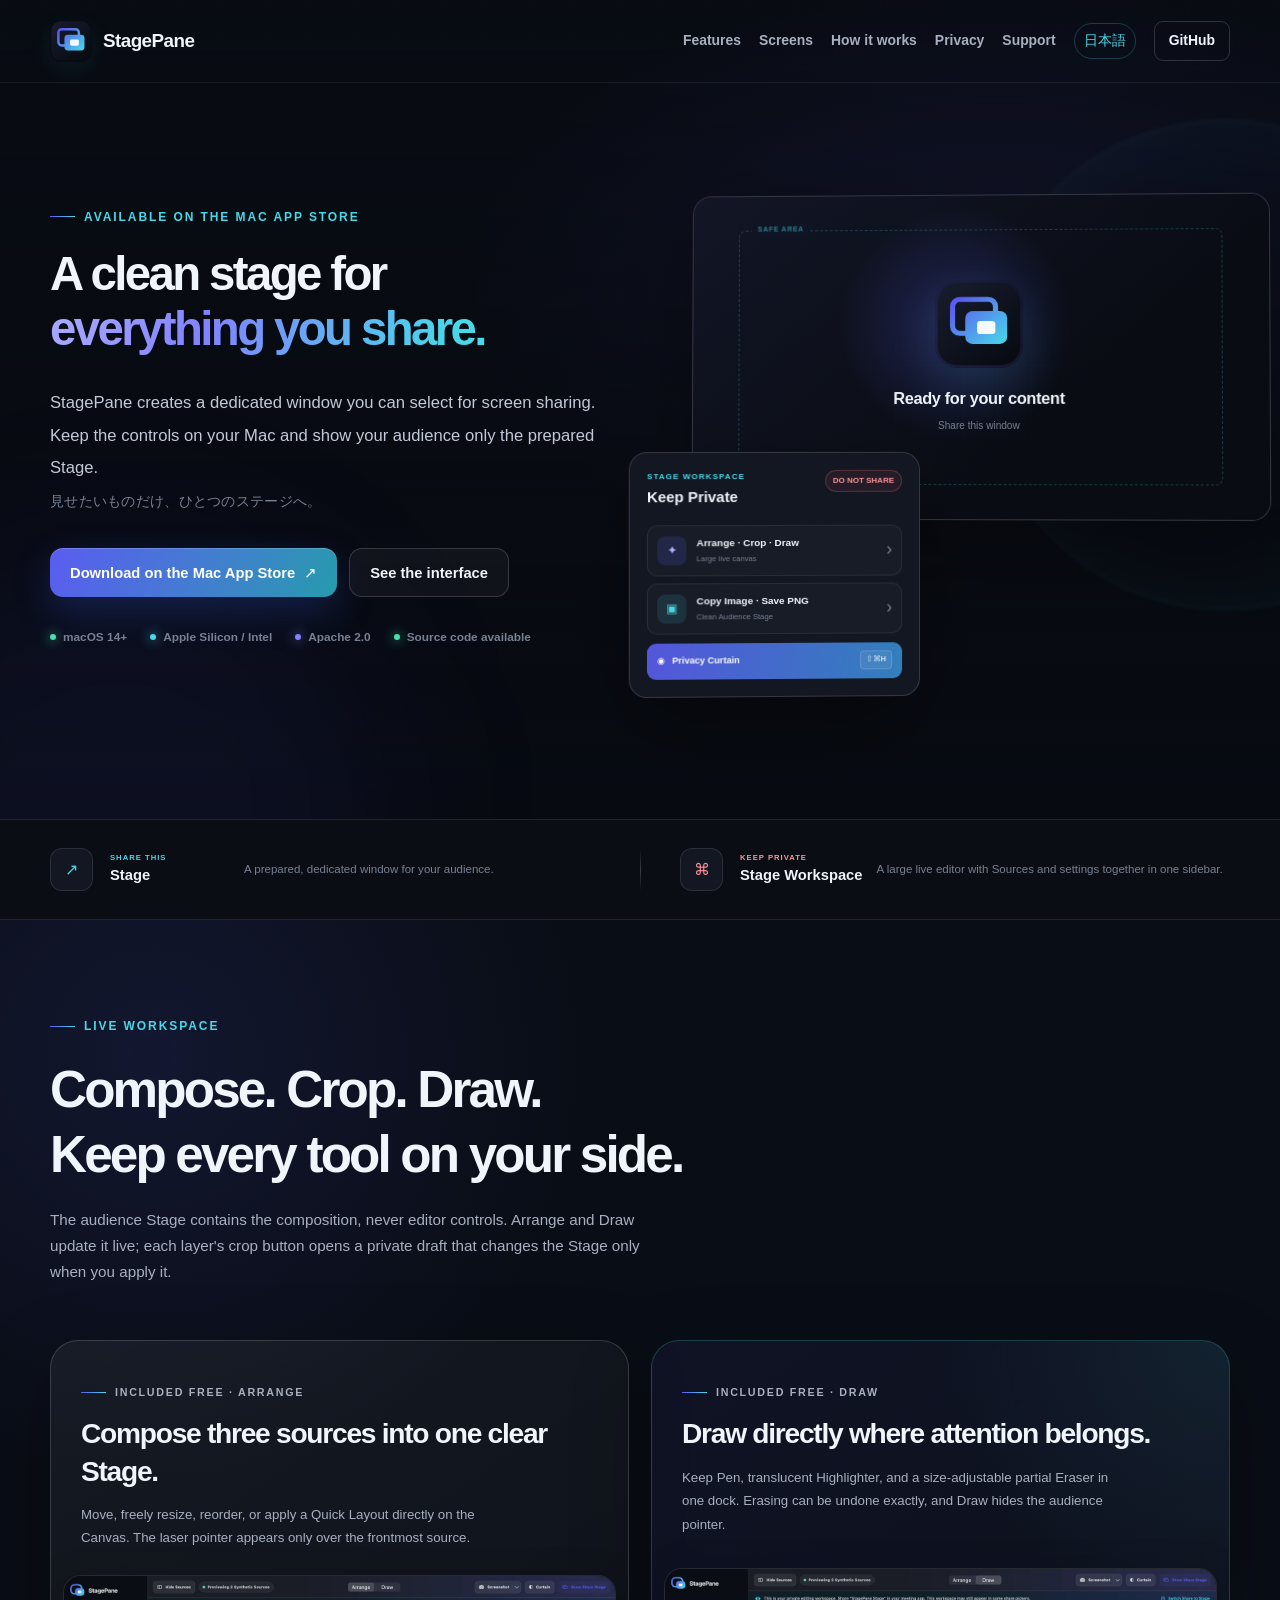
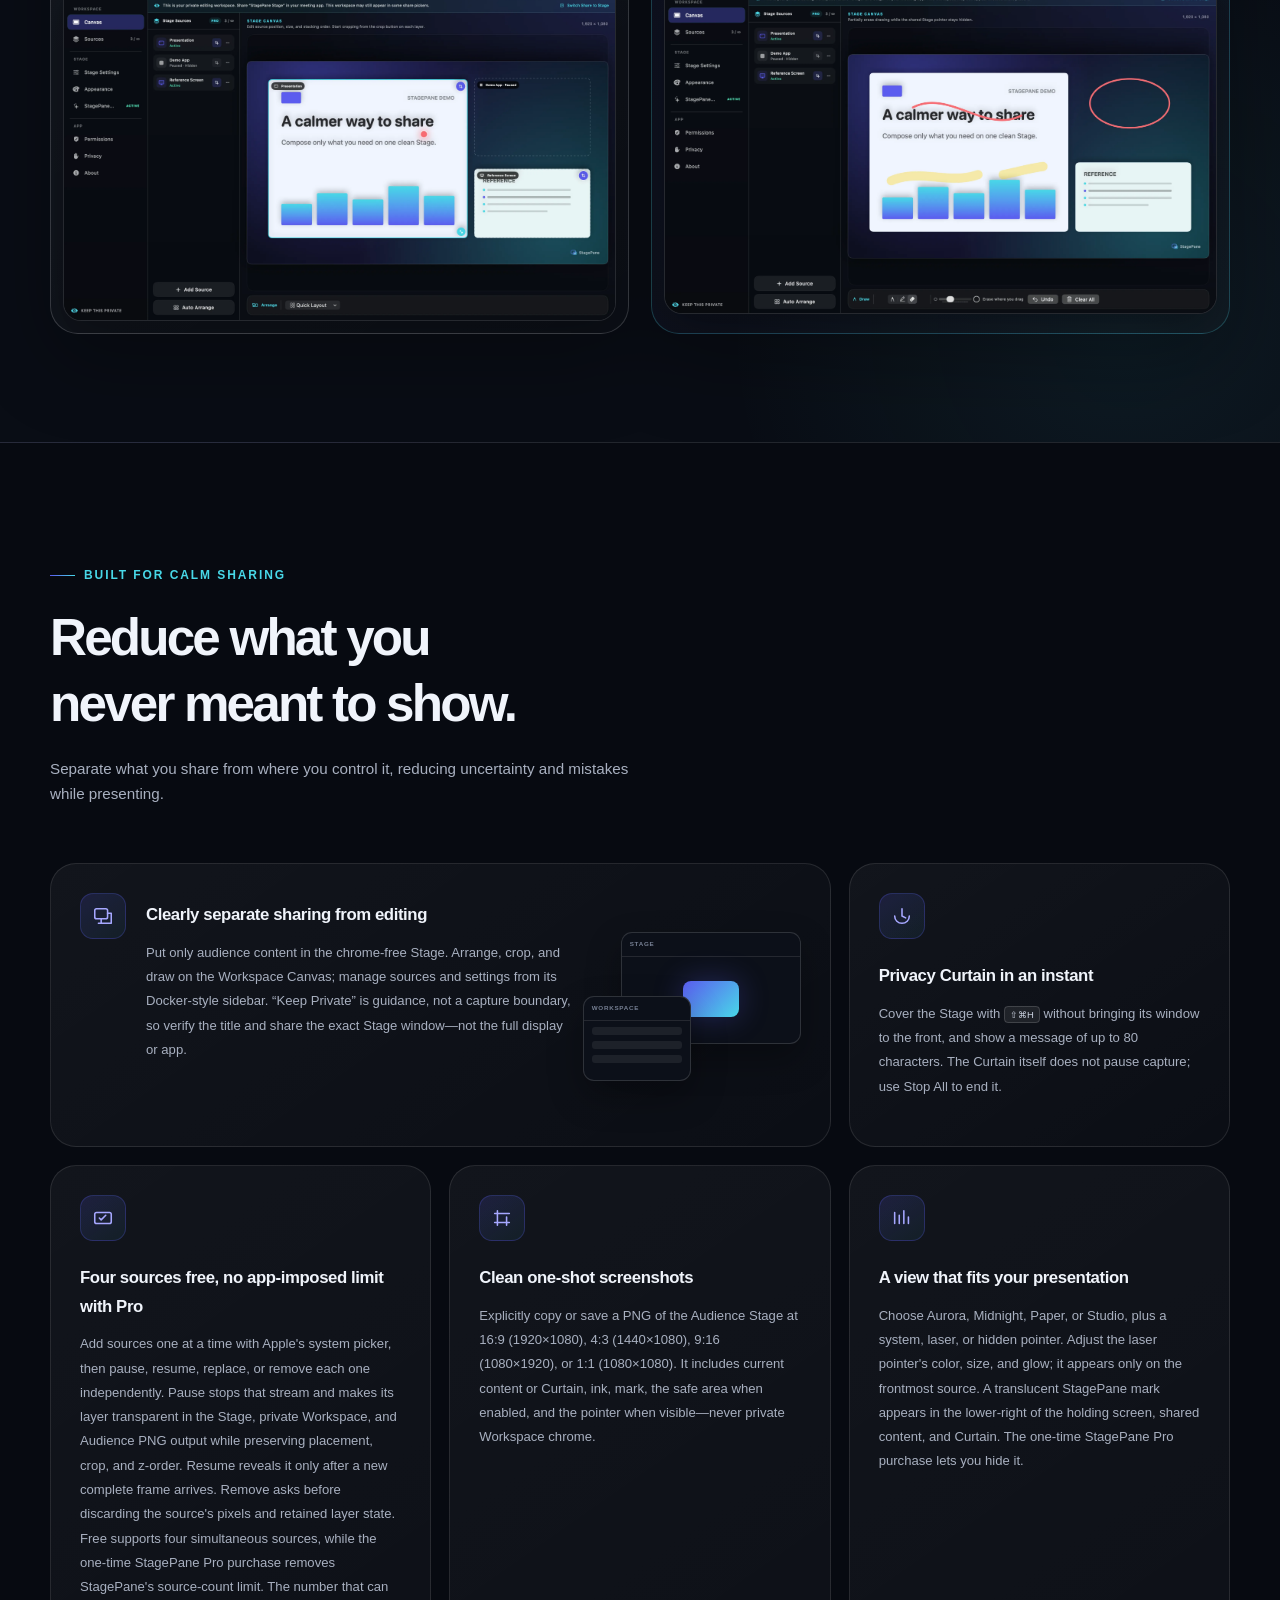
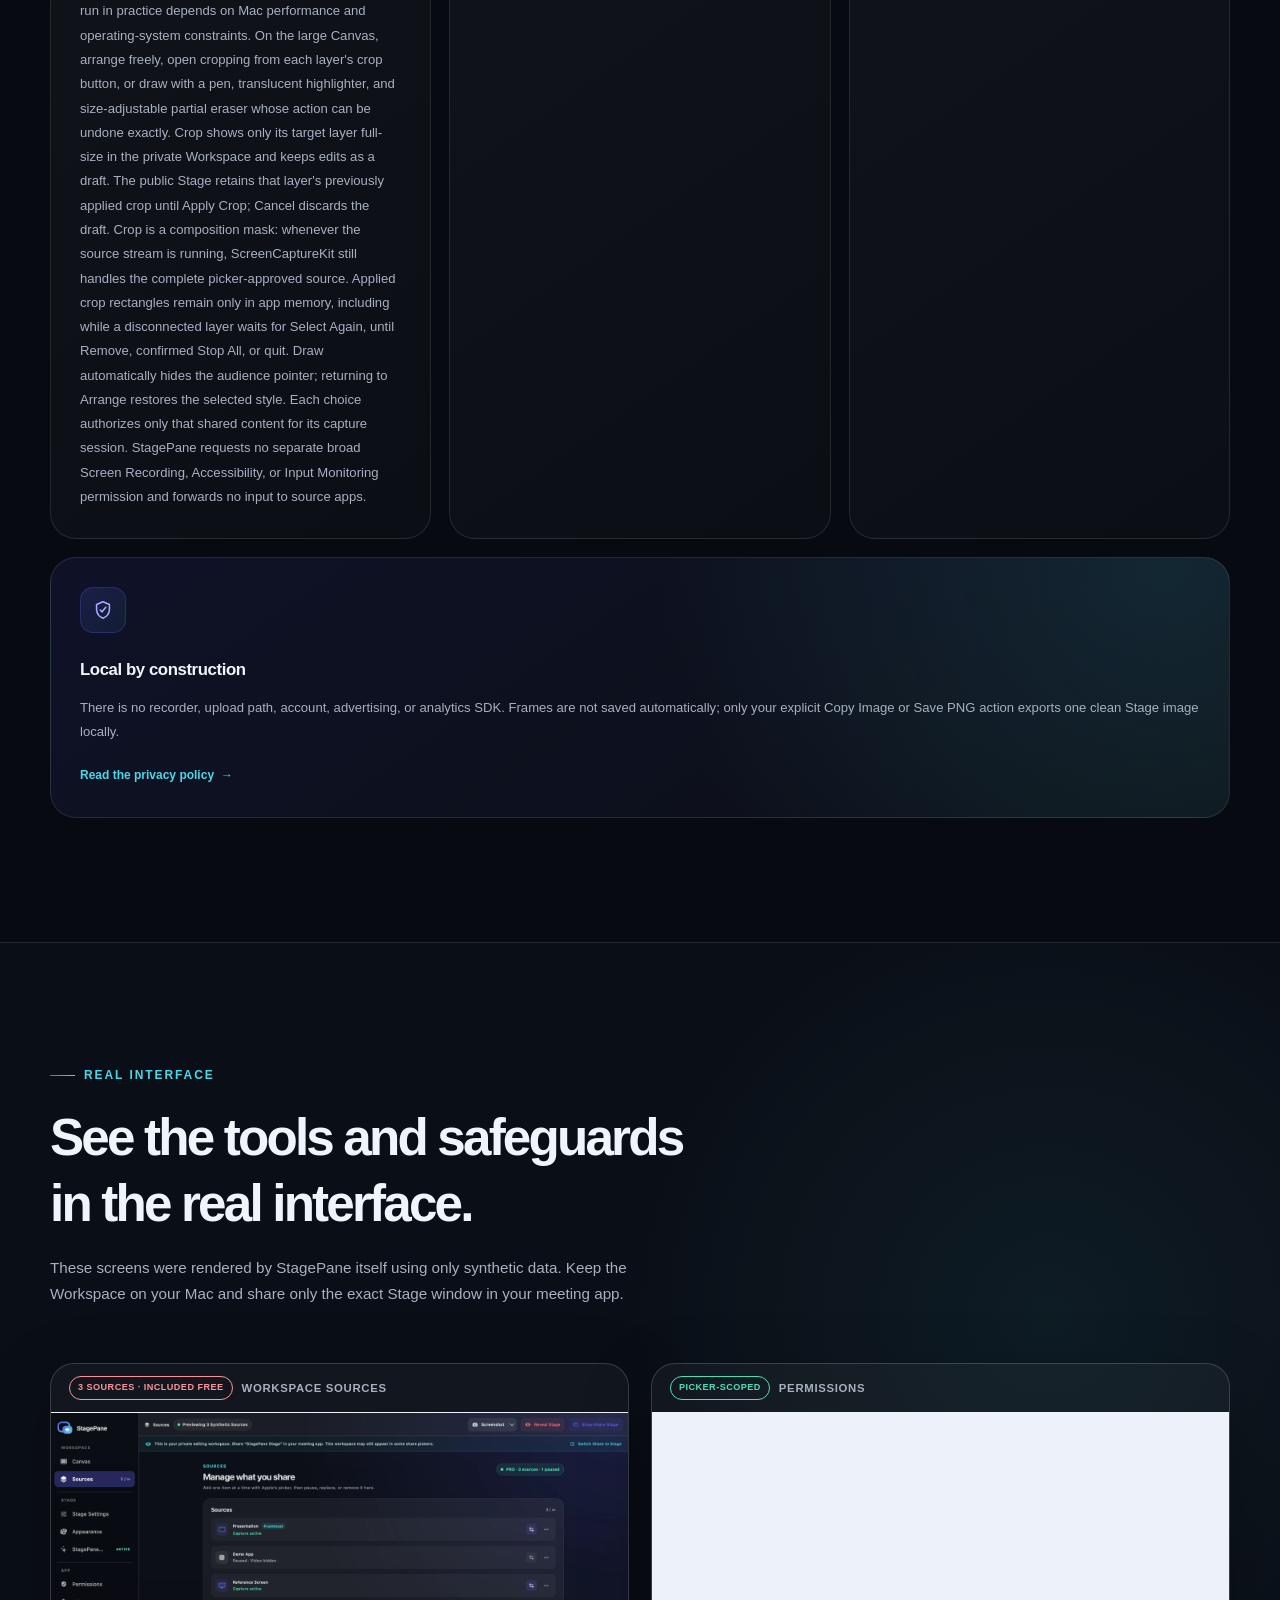
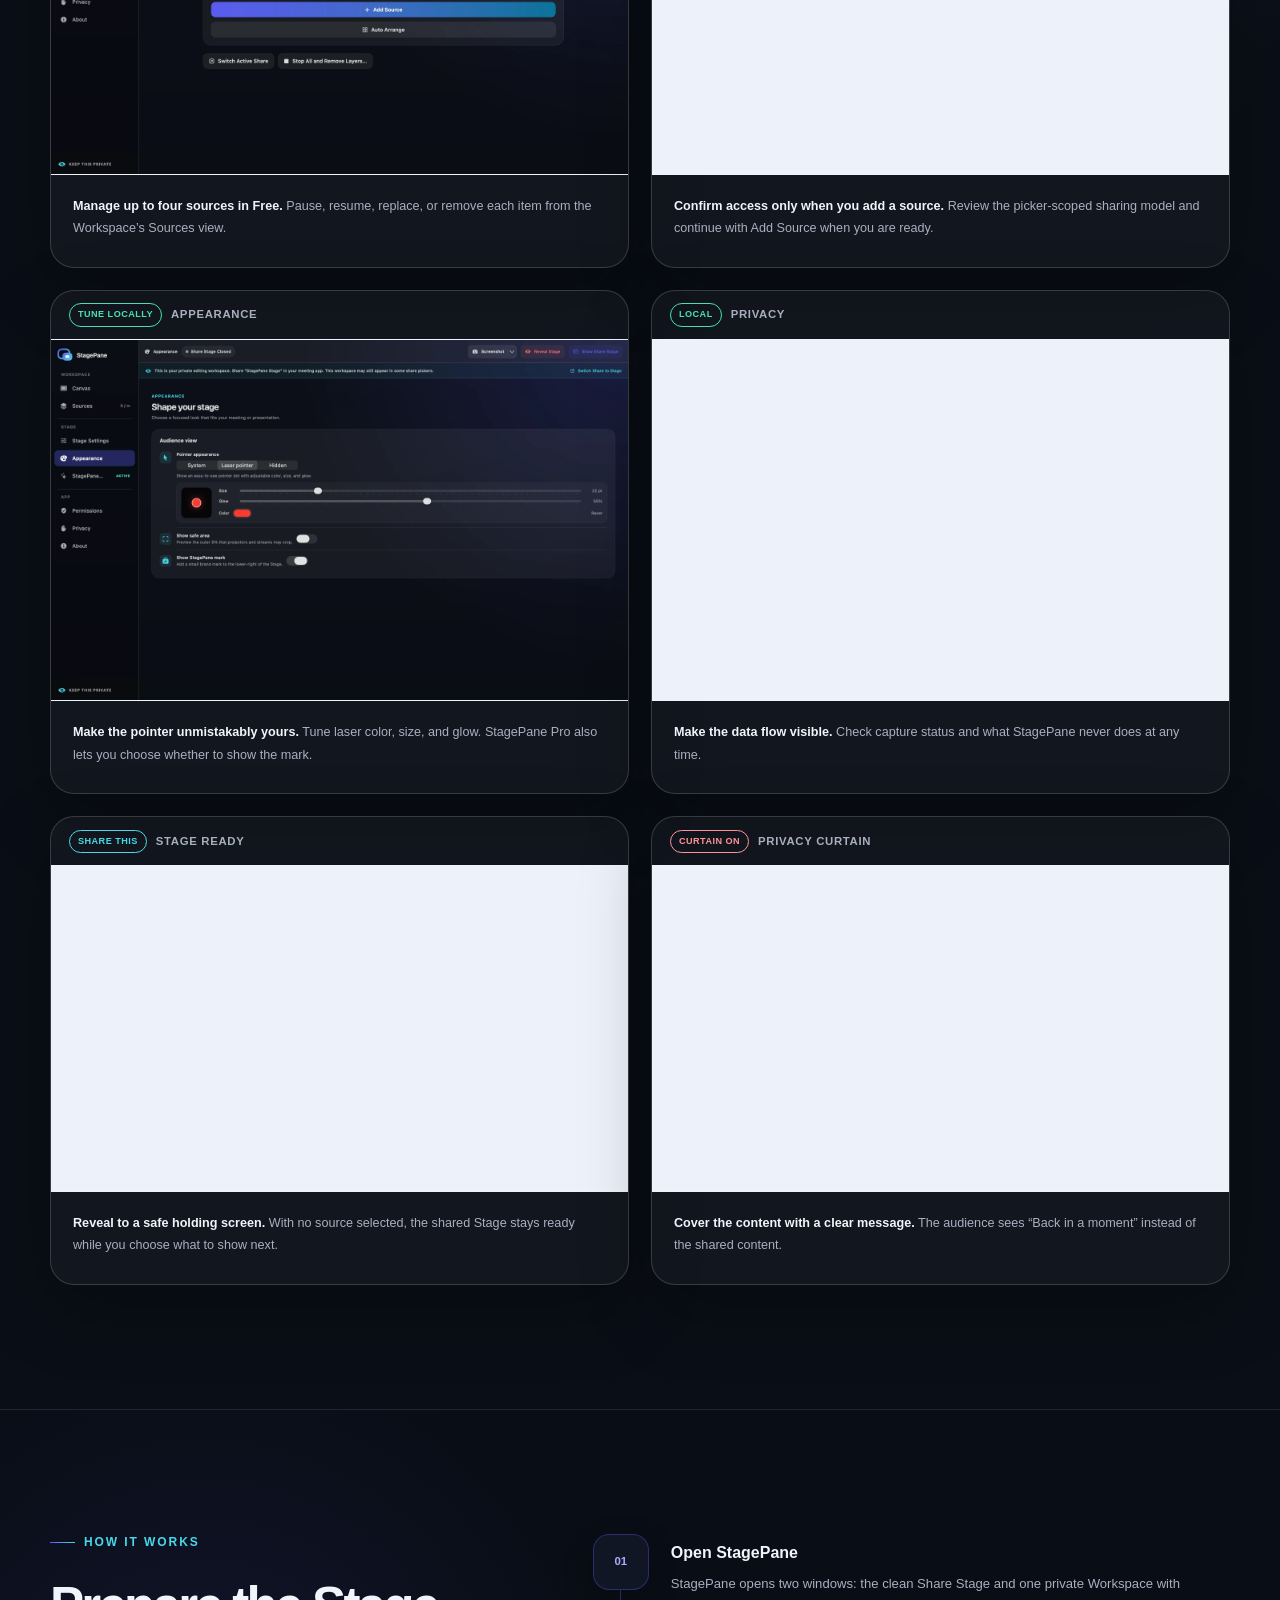
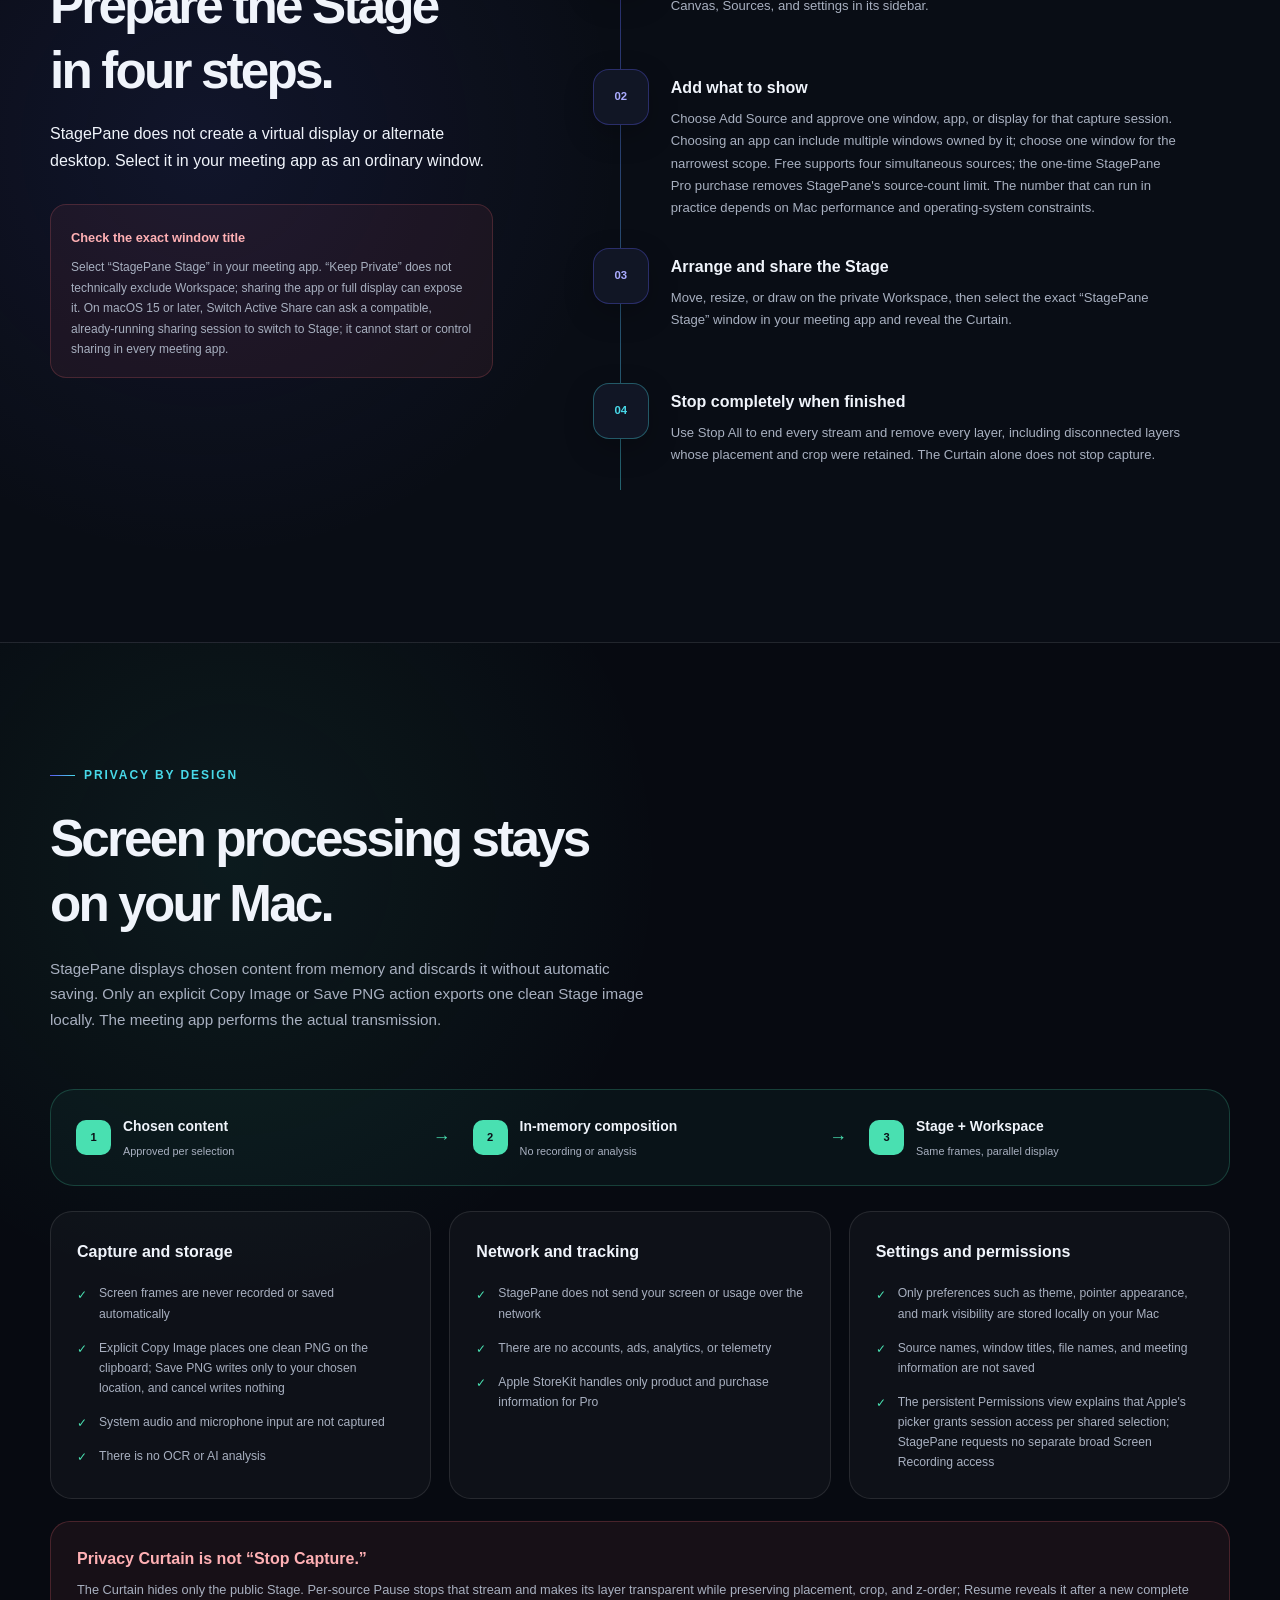
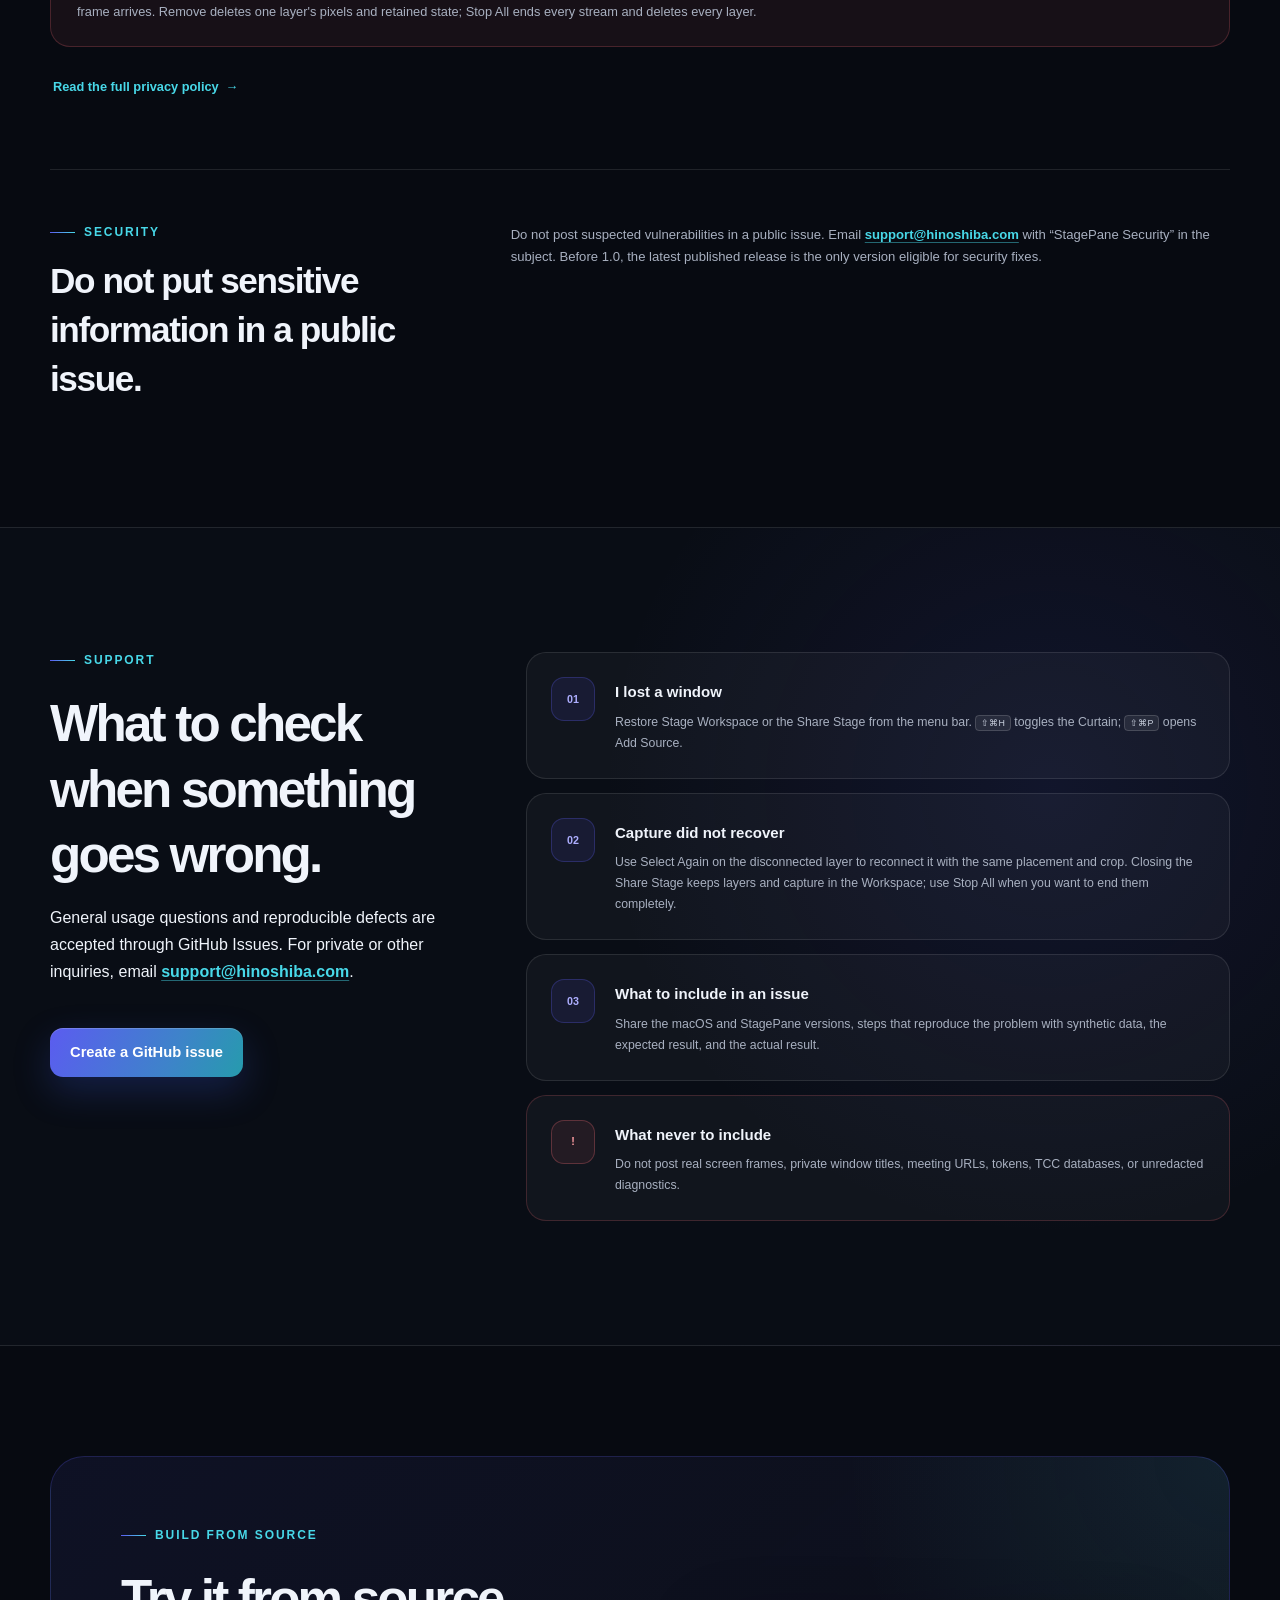
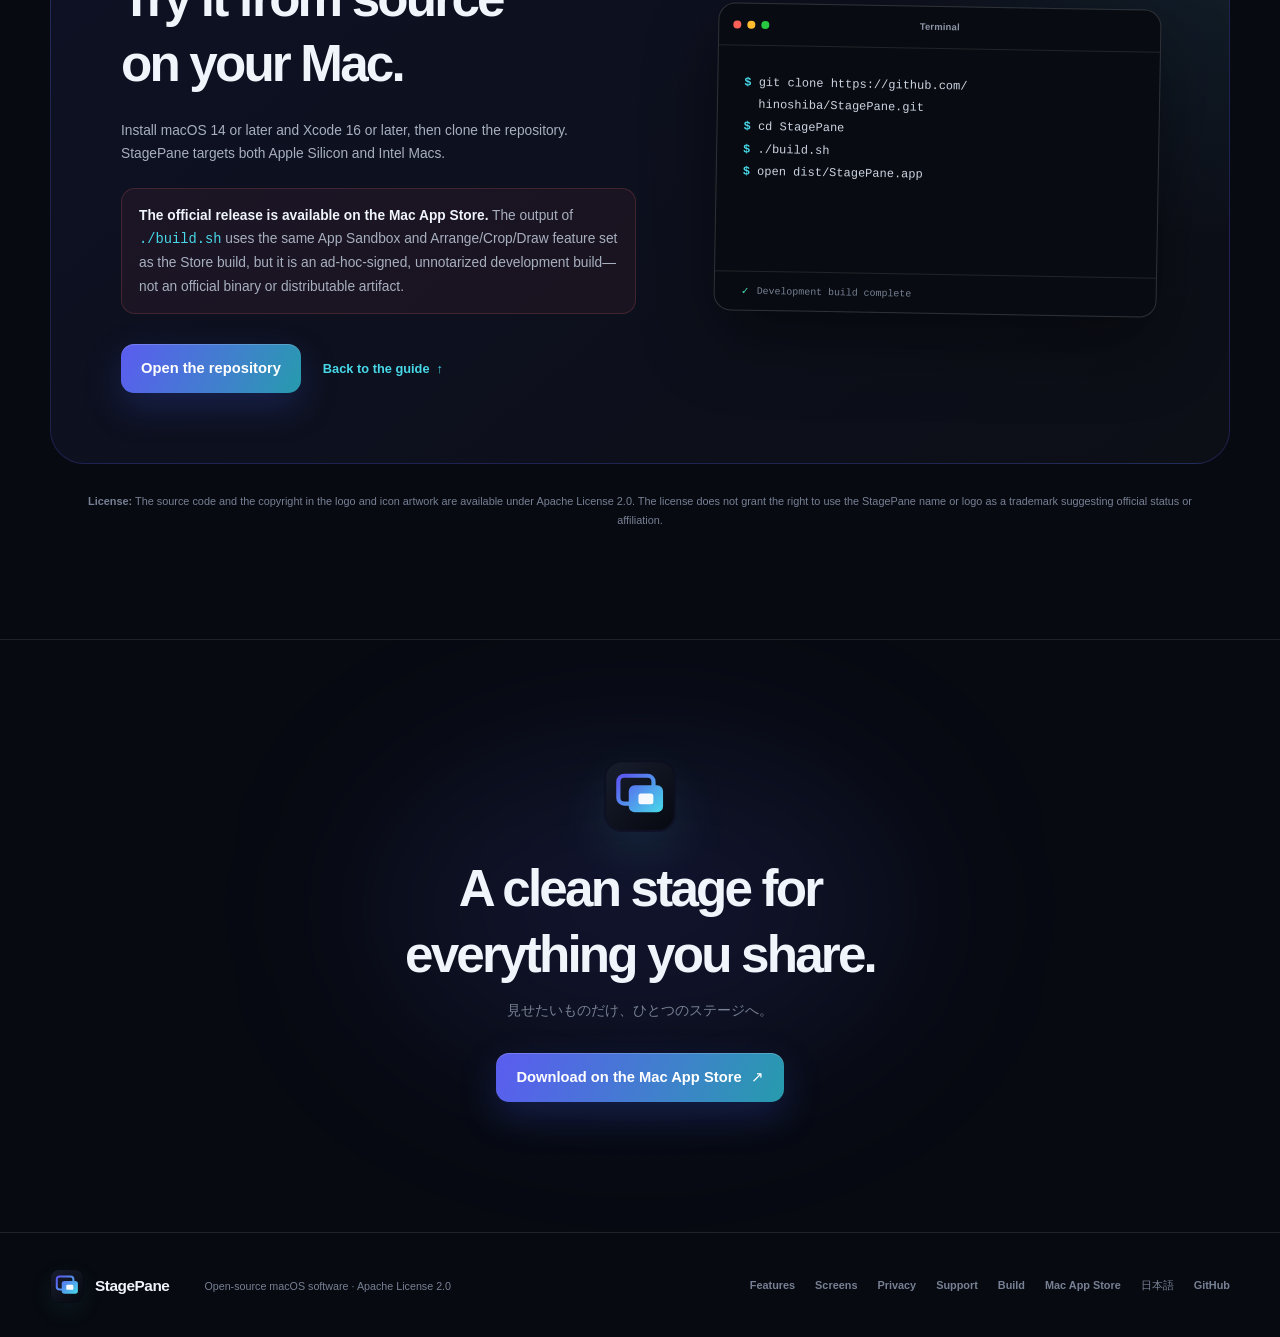
==== commit 96471715: "feat: expand source limits and fix crop masking" ====
--- a/site/en/index.html
+++ b/site/en/index.html
@@ -20,12 +20,12 @@
     <meta property="og:image:type" content="image/webp">
     <meta property="og:image:width" content="2880">
     <meta property="og:image:height" content="1800">
-    <meta property="og:image:alt" content="StagePane Pro Workspace arranging three sources into one Stage">
+    <meta property="og:image:alt" content="StagePane Workspace arranging three sources into one Stage">
     <meta name="twitter:card" content="summary_large_image">
     <meta name="twitter:title" content="StagePane — A clean stage for everything you share.">
     <meta name="twitter:description" content="Arrange, crop, and draw in a private Workspace, share only the clean Stage window, and explicitly copy or save a local Stage PNG.">
     <meta name="twitter:image" content="https://stagepane.hinoshiba.com/assets/screenshots/en/arrange.webp">
-    <meta name="twitter:image:alt" content="StagePane Pro Workspace arranging three sources into one Stage">
+    <meta name="twitter:image:alt" content="StagePane Workspace arranging three sources into one Stage">
     <link rel="canonical" href="https://stagepane.hinoshiba.com/en/">
     <link rel="alternate" hreflang="en" href="https://stagepane.hinoshiba.com/en/">
     <link rel="alternate" hreflang="ja" href="https://stagepane.hinoshiba.com/">
@@ -164,22 +164,22 @@
           <div class="proof-grid">
             <article class="proof-card">
               <div class="proof-copy">
-                <p class="eyebrow"><span></span> StagePane Pro · Arrange</p>
-                <h3>Compose three sources with Pro.</h3>
+                <p class="eyebrow"><span></span> Included Free · Arrange</p>
+                <h3>Compose three sources into one clear Stage.</h3>
                 <p>Move, freely resize, reorder, or apply a Quick Layout directly on the Canvas. The laser pointer appears only over the frontmost source.</p>
               </div>
               <div class="proof-shot">
-                <img src="../assets/screenshots/en/arrange.webp" width="2880" height="1800" loading="eager" decoding="async" alt="StagePane Pro Workspace in Arrange mode with three synthetic sources, the selected source's editing outline and resize handle, and one laser pointer over the frontmost source">
+                <img src="../assets/screenshots/en/arrange.webp" width="2880" height="1800" loading="eager" decoding="async" alt="StagePane Workspace in Arrange mode with three synthetic sources, the selected source's editing outline and resize handle, and one laser pointer over the frontmost source">
               </div>
             </article>
             <article class="proof-card">
               <div class="proof-copy">
-                <p class="eyebrow"><span></span> StagePane Pro · Draw</p>
+                <p class="eyebrow"><span></span> Included Free · Draw</p>
                 <h3>Draw directly where attention belongs.</h3>
                 <p>Keep Pen, translucent Highlighter, and a size-adjustable partial Eraser in one dock. Erasing can be undone exactly, and Draw hides the audience pointer.</p>
               </div>
               <div class="proof-shot">
-                <img src="../assets/screenshots/en/draw.webp" width="2880" height="1800" loading="lazy" decoding="async" alt="StagePane Pro Workspace in Draw mode with three synthetic sources, pen and highlighter strokes, a partially erased area, the Eraser selected, and no audience pointer visible">
+                <img src="../assets/screenshots/en/draw.webp" width="2880" height="1800" loading="lazy" decoding="async" alt="StagePane Workspace in Draw mode with three synthetic sources, pen and highlighter strokes, a partially erased area, the Eraser selected, and no audience pointer visible">
               </div>
             </article>
           </div>
@@ -206,8 +206,8 @@
             </article>
             <article class="feature-card">
               <div class="feature-icon"><svg viewBox="0 0 24 24" aria-hidden="true"><rect x="3" y="6" width="18" height="12" rx="2"/><path d="m8 12 2 2 5-5"/></svg></div>
-              <h3>Two sources free, up to four with Pro</h3>
-              <p>Add sources one at a time with Apple's system picker, then pause, resume, replace, or remove each one independently. Pause stops that stream and makes its layer transparent in the Stage, private Workspace, and Audience PNG output while preserving placement, crop, and z-order. Resume reveals it only after a new complete frame arrives. Remove asks before discarding the source's pixels and retained layer state. Free supports two simultaneous sources, while the one-time StagePane Pro purchase supports up to four. On the large Canvas, arrange freely, open cropping from each layer's crop button, or draw with a pen, translucent highlighter, and size-adjustable partial eraser whose action can be undone exactly. Crop shows only its target layer full-size in the private Workspace and keeps edits as a draft. The public Stage retains that layer's previously applied crop until Apply Crop; Cancel discards the draft. Crop is a composition mask: whenever the source stream is running, ScreenCaptureKit still handles the complete picker-approved source. Applied crop rectangles remain only in app memory, including while a disconnected layer waits for Select Again, until Remove, confirmed Stop All, or quit. Draw automatically hides the audience pointer; returning to Arrange restores the selected style. Each choice authorizes only that shared content for its capture session. StagePane requests no separate broad Screen Recording, Accessibility, or Input Monitoring permission and forwards no input to source apps.</p>
+              <h3>Four sources free, no app-imposed limit with Pro</h3>
+              <p>Add sources one at a time with Apple's system picker, then pause, resume, replace, or remove each one independently. Pause stops that stream and makes its layer transparent in the Stage, private Workspace, and Audience PNG output while preserving placement, crop, and z-order. Resume reveals it only after a new complete frame arrives. Remove asks before discarding the source's pixels and retained layer state. Free supports four simultaneous sources, while the one-time StagePane Pro purchase removes StagePane's source-count limit. The number that can run in practice depends on Mac performance and operating-system constraints. On the large Canvas, arrange freely, open cropping from each layer's crop button, or draw with a pen, translucent highlighter, and size-adjustable partial eraser whose action can be undone exactly. Crop shows only its target layer full-size in the private Workspace and keeps edits as a draft. The public Stage retains that layer's previously applied crop until Apply Crop; Cancel discards the draft. Crop is a composition mask: whenever the source stream is running, ScreenCaptureKit still handles the complete picker-approved source. Applied crop rectangles remain only in app memory, including while a disconnected layer waits for Select Again, until Remove, confirmed Stop All, or quit. Draw automatically hides the audience pointer; returning to Arrange restores the selected style. Each choice authorizes only that shared content for its capture session. StagePane requests no separate broad Screen Recording, Accessibility, or Input Monitoring permission and forwards no input to source apps.</p>
             </article>
             <article class="feature-card">
               <div class="feature-icon"><svg viewBox="0 0 24 24" aria-hidden="true"><path d="M4 7h16M7 4v16m10-9v9M4 17h16"/></svg></div>
@@ -238,9 +238,9 @@
           </div>
           <div class="screenshot-grid">
             <figure class="screenshot-card screenshot-card-tall">
-              <div class="screenshot-label"><span class="label-private">STAGEPANE PRO</span> Workspace Sources</div>
-              <img src="../assets/screenshots/en/sources.webp" width="2880" height="1800" loading="lazy" decoding="async" alt="StagePane Pro Workspace Sources view with three synthetic sources, two active and one paused, plus per-layer Crop and more-actions controls">
-              <figcaption><strong>Manage a third or fourth source with Pro.</strong> Pause, resume, replace, or remove each item from the Workspace’s Sources view.</figcaption>
+              <div class="screenshot-label"><span class="label-private">3 SOURCES · INCLUDED FREE</span> Workspace Sources</div>
+              <img src="../assets/screenshots/en/sources.webp" width="2880" height="1800" loading="lazy" decoding="async" alt="StagePane Workspace Sources view with three synthetic sources, two active and one paused, plus per-layer Crop and more-actions controls">
+              <figcaption><strong>Manage up to four sources in Free.</strong> Pause, resume, replace, or remove each item from the Workspace’s Sources view.</figcaption>
             </figure>
             <figure class="screenshot-card screenshot-card-tall">
               <div class="screenshot-label"><span class="label-local">PICKER-SCOPED</span> Permissions</div>
@@ -281,7 +281,7 @@
           </div>
           <ol class="steps">
             <li><span>01</span><div><h3>Open StagePane</h3><p>StagePane opens two windows: the clean Share Stage and one private Workspace with Canvas, Sources, and settings in its sidebar.</p></div></li>
-            <li><span>02</span><div><h3>Add what to show</h3><p>Choose Add Source and approve one window, app, or display for that capture session. Choosing an app can include multiple windows owned by it; choose one window for the narrowest scope. Free supports two simultaneous sources; the one-time StagePane Pro purchase supports up to four.</p></div></li>
+            <li><span>02</span><div><h3>Add what to show</h3><p>Choose Add Source and approve one window, app, or display for that capture session. Choosing an app can include multiple windows owned by it; choose one window for the narrowest scope. Free supports four simultaneous sources; the one-time StagePane Pro purchase removes StagePane's source-count limit. The number that can run in practice depends on Mac performance and operating-system constraints.</p></div></li>
             <li><span>03</span><div><h3>Arrange and share the Stage</h3><p>Move, resize, or draw on the private Workspace, then select the exact “StagePane Stage” window in your meeting app and reveal the Curtain.</p></div></li>
             <li><span>04</span><div><h3>Stop completely when finished</h3><p>Use Stop All to end every stream and remove every layer, including disconnected layers whose placement and crop were retained. The Curtain alone does not stop capture.</p></div></li>
           </ol>
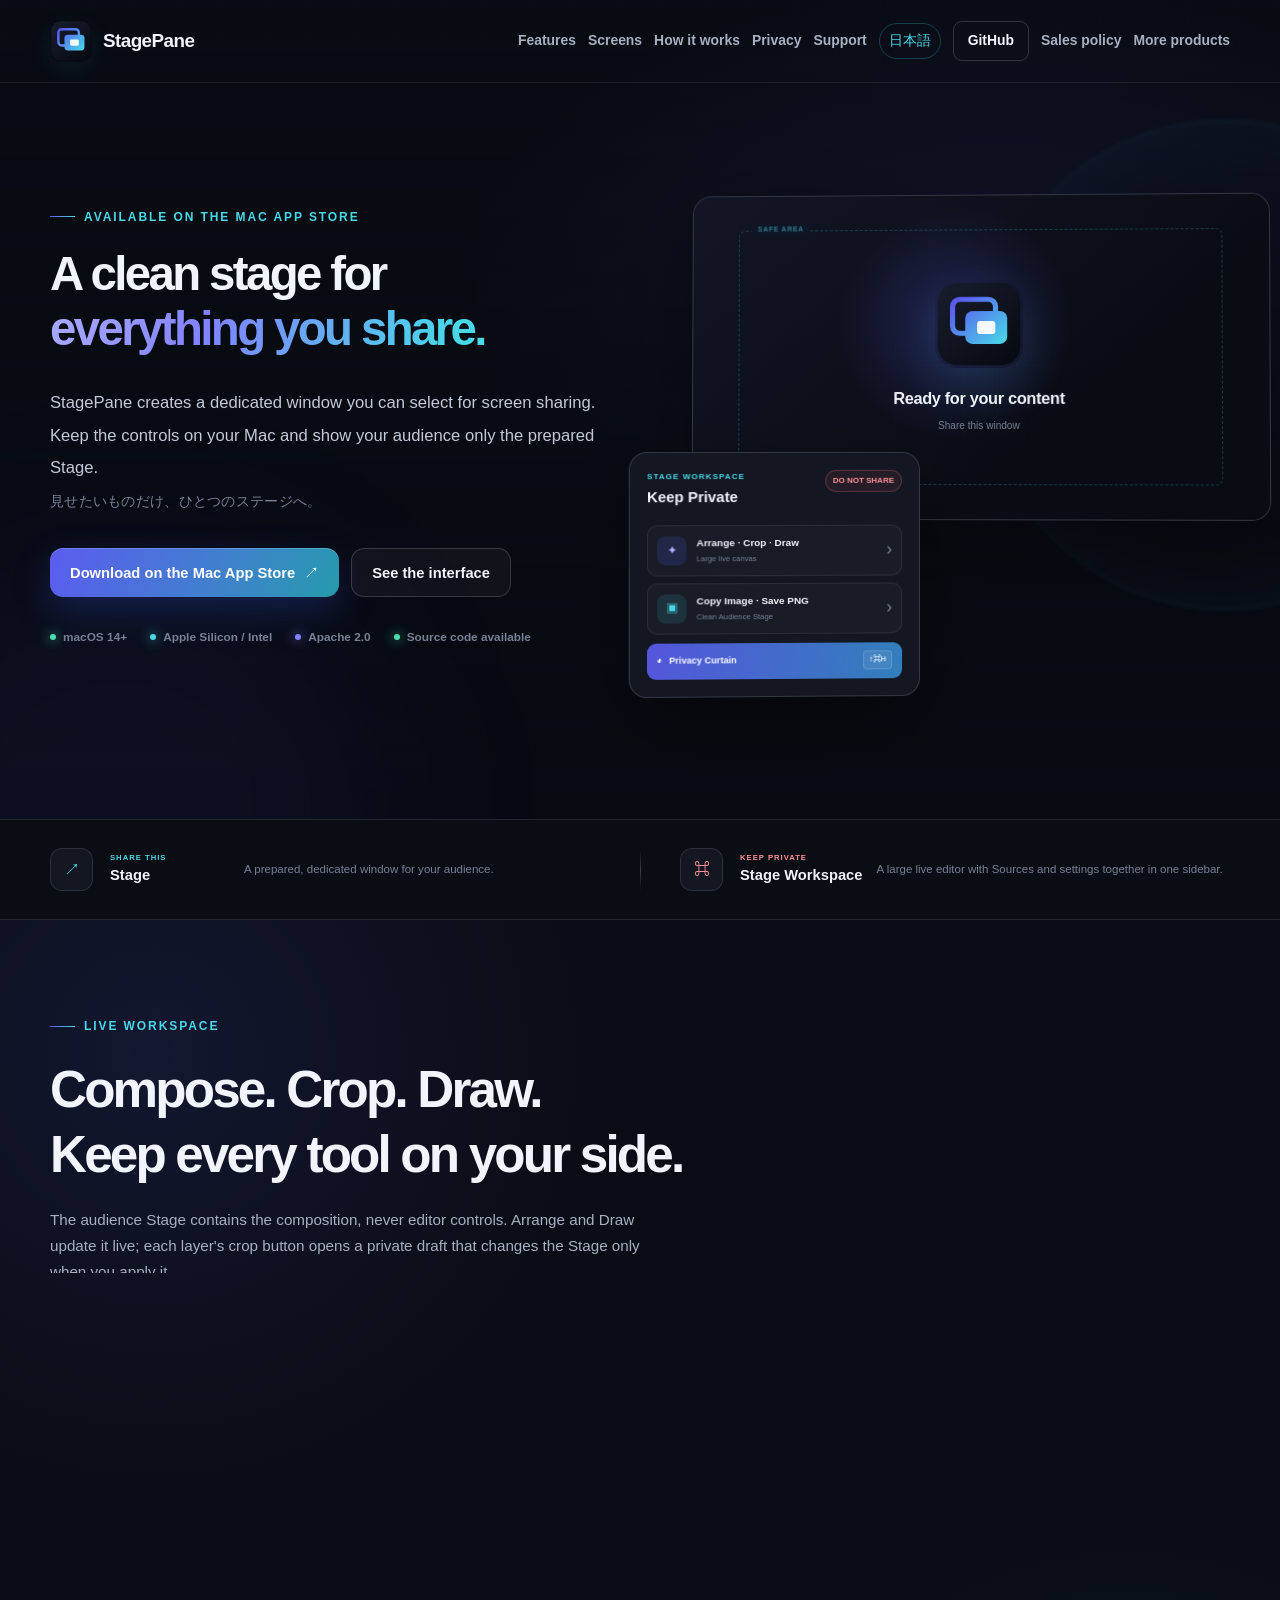
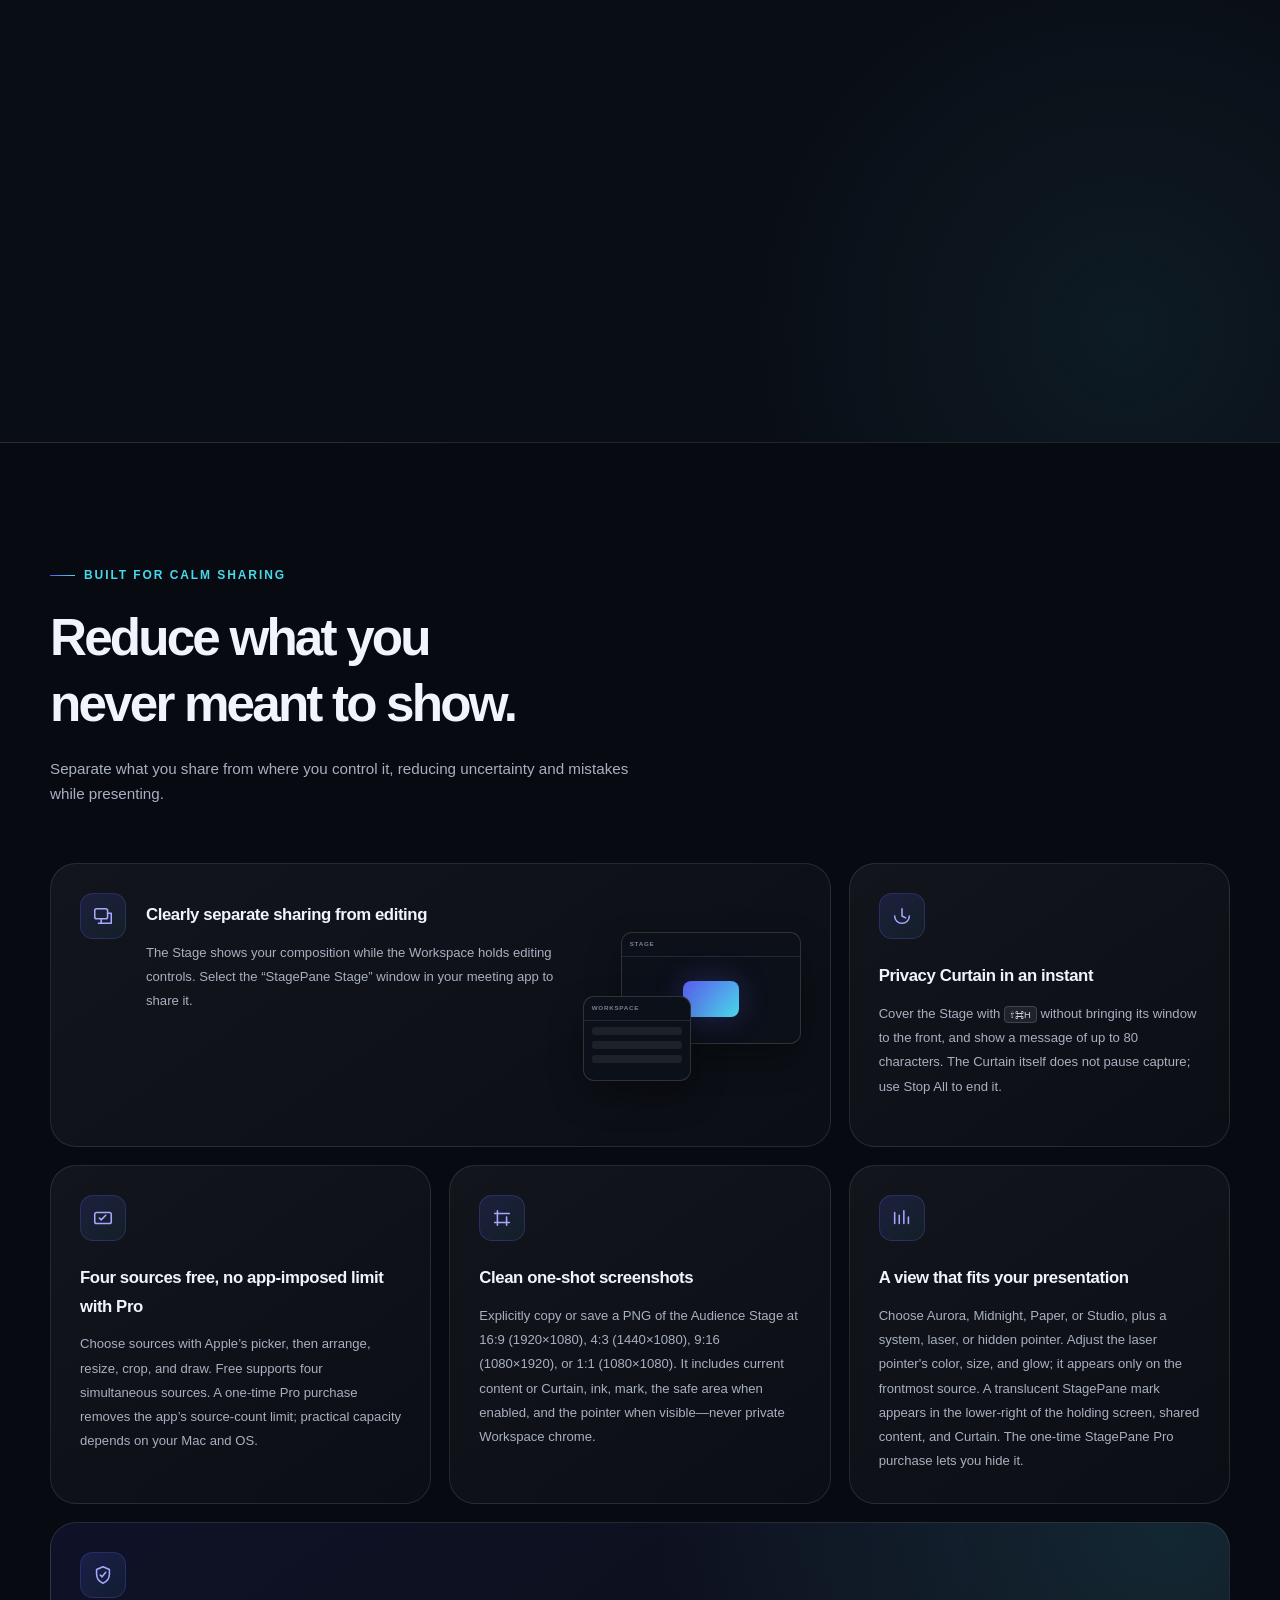
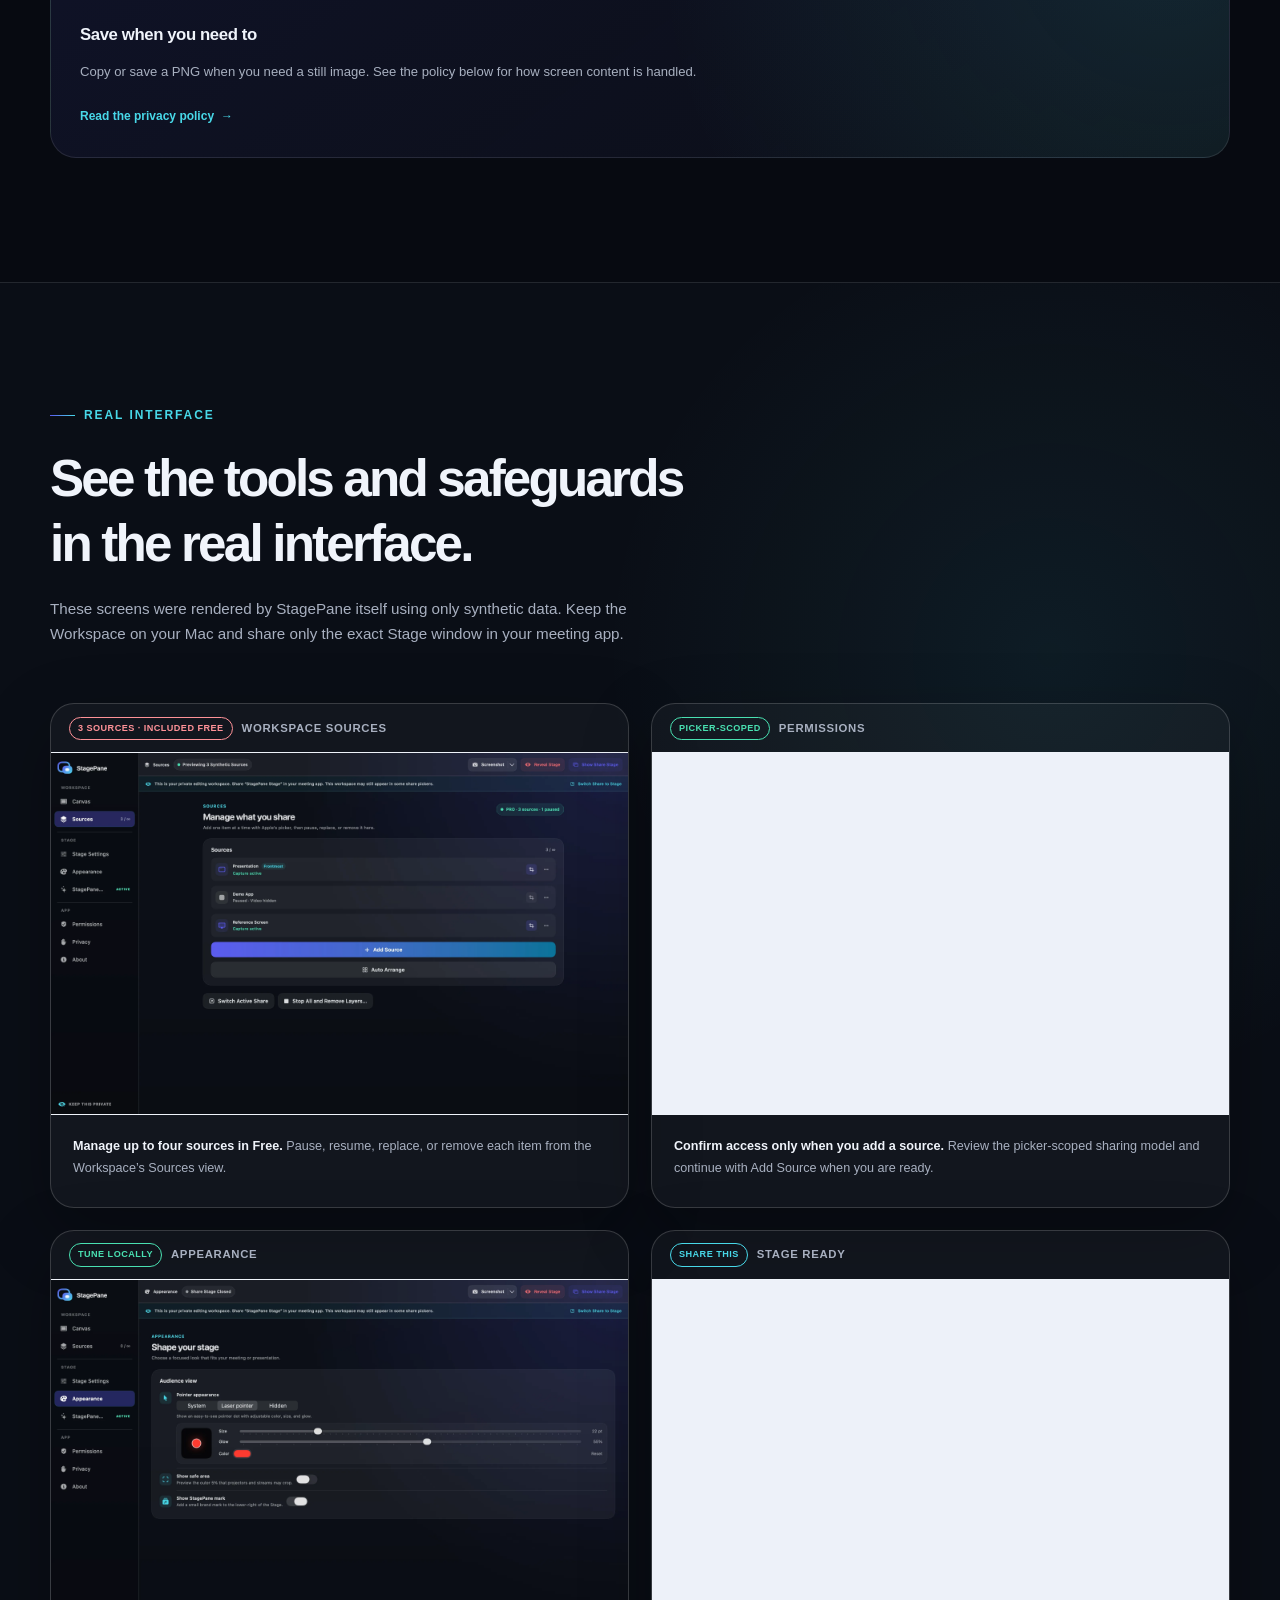
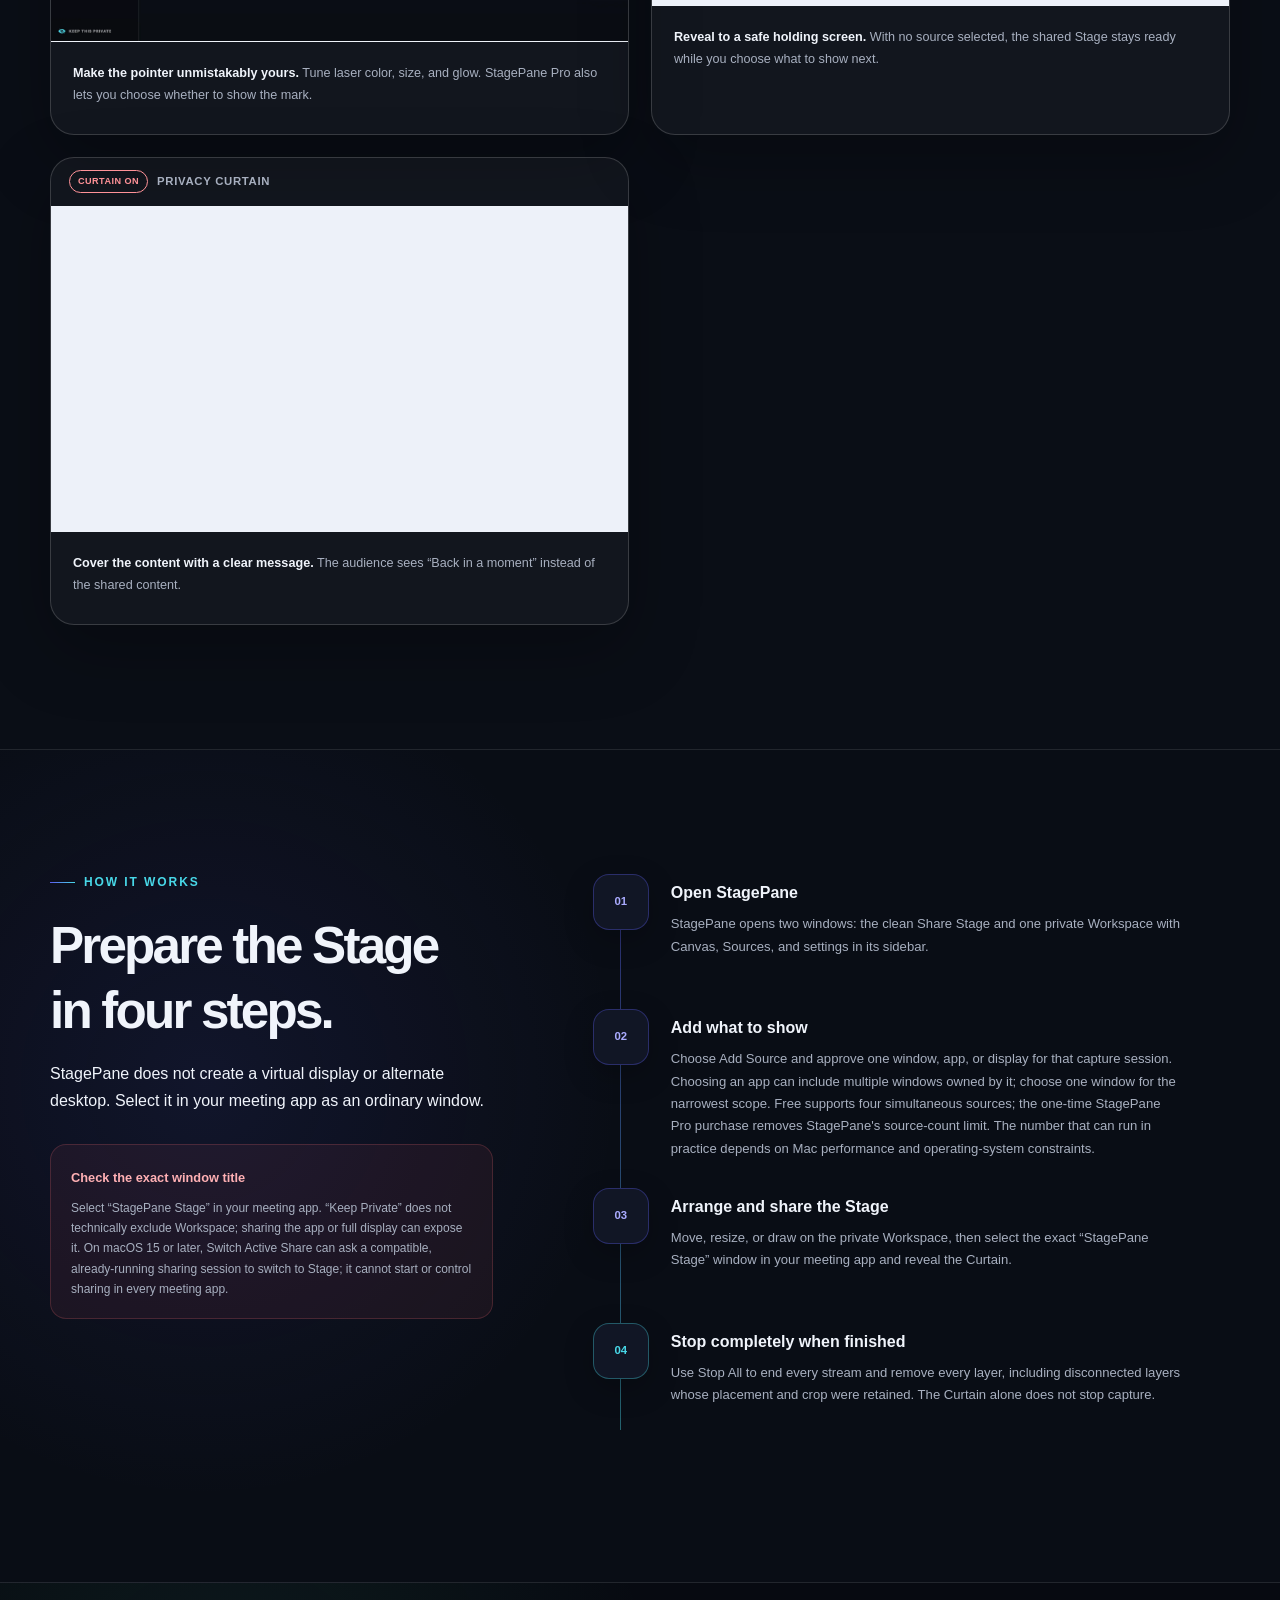
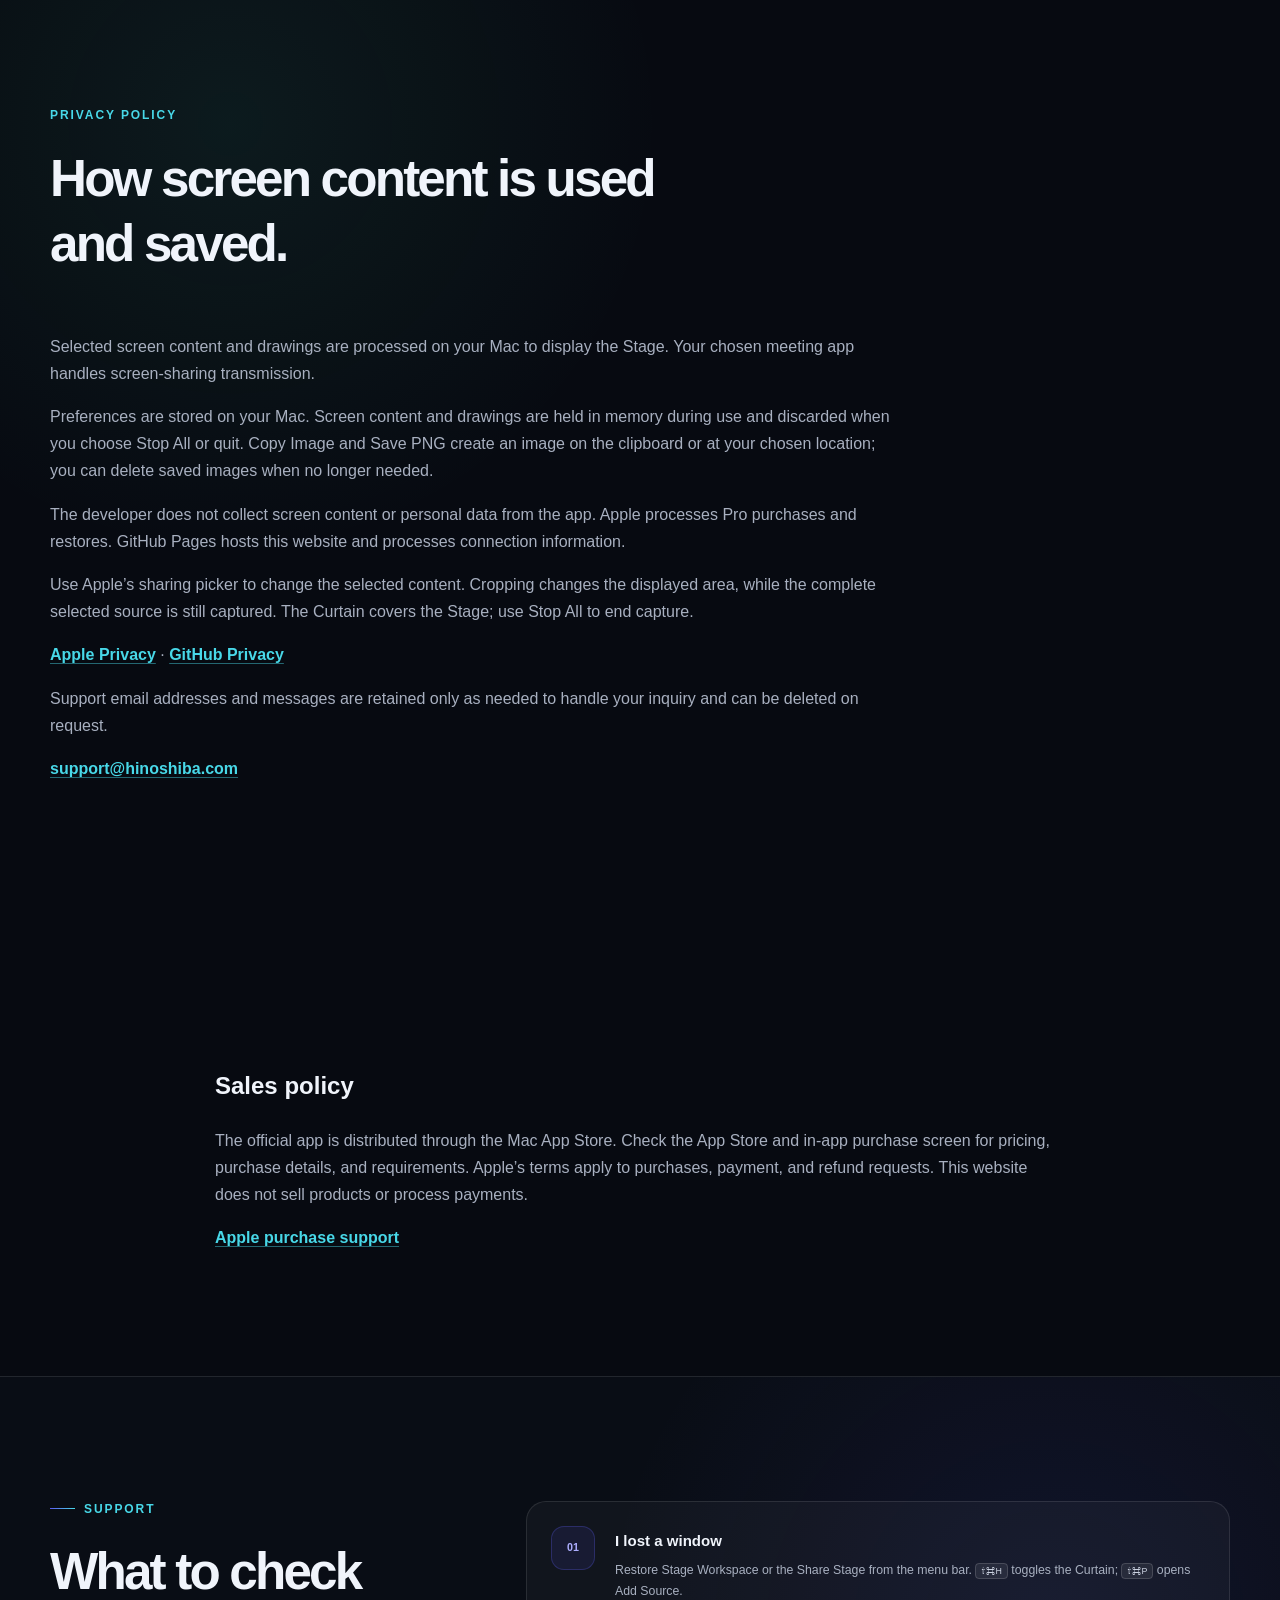
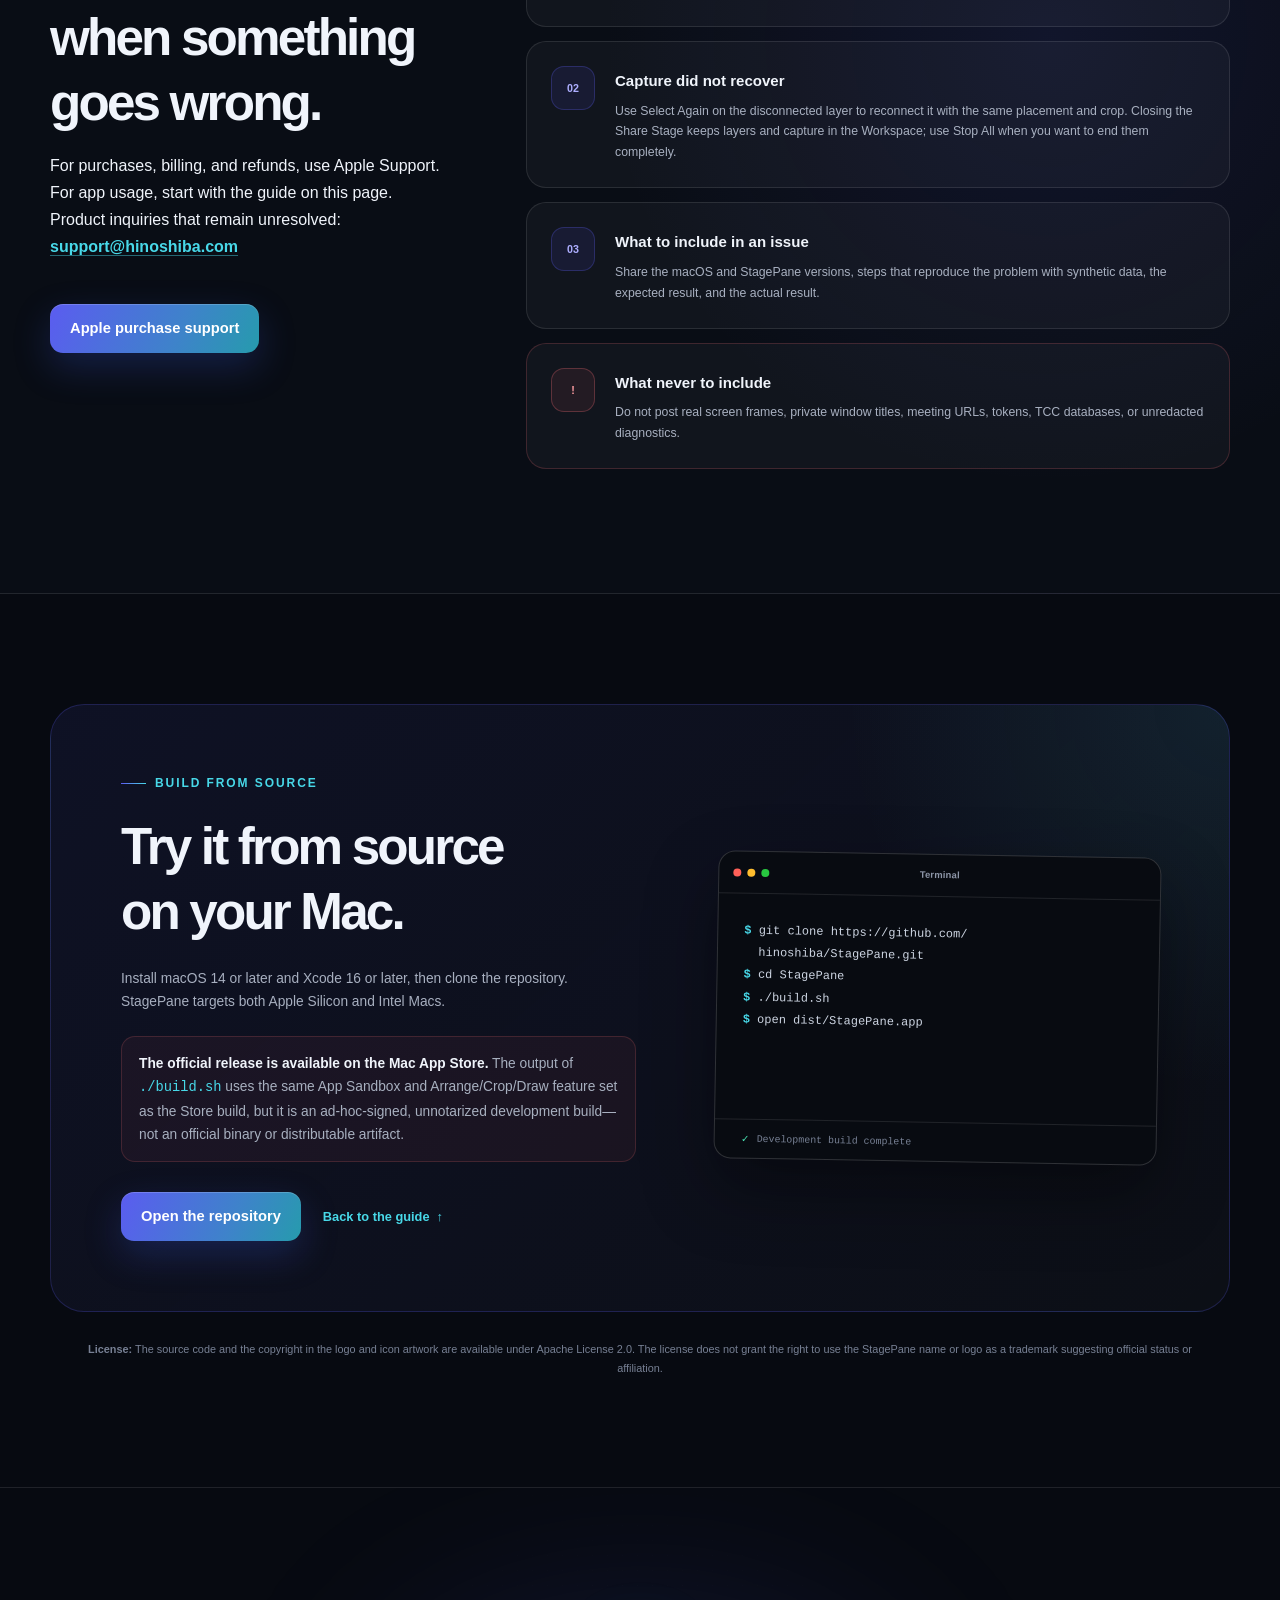
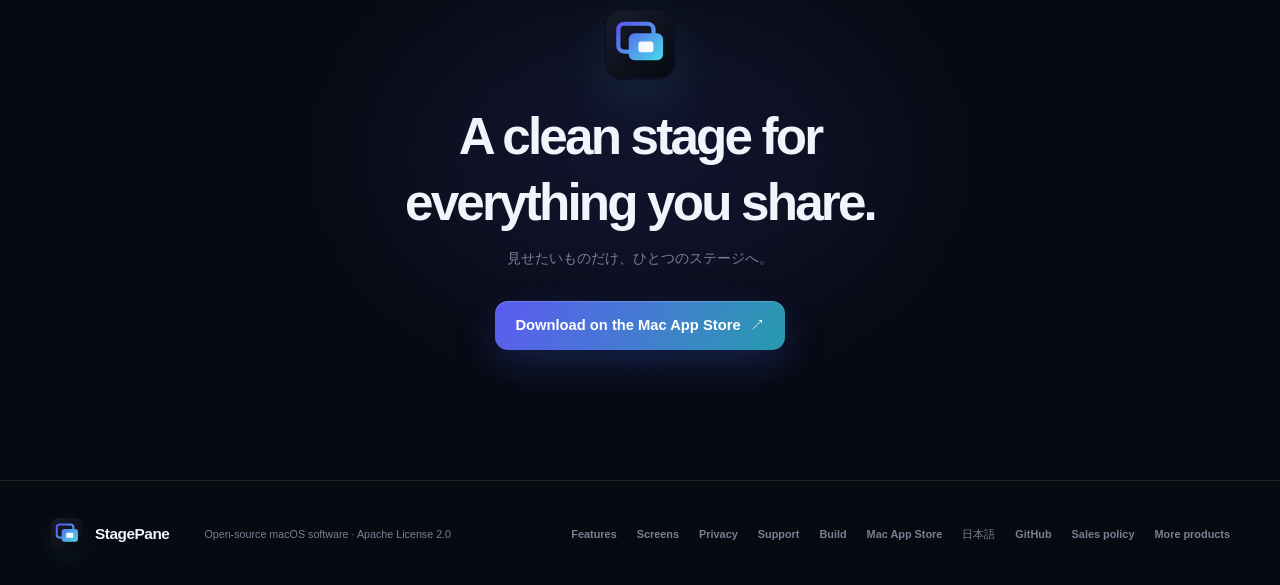
==== commit bee54b16: "Unify repository maintenance and bilingual product website Signed-off-by: hinoshiba <support@hinoshi" ====
--- a/site/en/index.html
+++ b/site/en/index.html
@@ -1,376 +1,2 @@
 <!doctype html>
-<html lang="en">
-  <head>
-    <meta charset="utf-8">
-    <meta name="viewport" content="width=device-width, initial-scale=1">
-    <title>StagePane — A clean stage for everything you share.</title>
-    <meta
-      name="description"
-      content="StagePane is an open-source macOS app with a clean share window, a private large Workspace for arranging, cropping, and drawing, and explicit local Stage PNG screenshots."
-    >
-    <meta name="theme-color" content="#0c1018">
-    <meta property="og:type" content="website">
-    <meta property="og:site_name" content="StagePane">
-    <meta property="og:locale" content="en_US">
-    <meta property="og:locale:alternate" content="ja_JP">
-    <meta property="og:title" content="StagePane — A clean stage for everything you share.">
-    <meta property="og:description" content="Arrange, crop, and draw in a private Workspace, share only the clean Stage window, and explicitly copy or save a local Stage PNG.">
-    <meta property="og:url" content="https://stagepane.hinoshiba.com/en/">
-    <meta property="og:image" content="https://stagepane.hinoshiba.com/assets/screenshots/en/arrange.webp">
-    <meta property="og:image:type" content="image/webp">
-    <meta property="og:image:width" content="2880">
-    <meta property="og:image:height" content="1800">
-    <meta property="og:image:alt" content="StagePane Workspace arranging three sources into one Stage">
-    <meta name="twitter:card" content="summary_large_image">
-    <meta name="twitter:title" content="StagePane — A clean stage for everything you share.">
-    <meta name="twitter:description" content="Arrange, crop, and draw in a private Workspace, share only the clean Stage window, and explicitly copy or save a local Stage PNG.">
-    <meta name="twitter:image" content="https://stagepane.hinoshiba.com/assets/screenshots/en/arrange.webp">
-    <meta name="twitter:image:alt" content="StagePane Workspace arranging three sources into one Stage">
-    <link rel="canonical" href="https://stagepane.hinoshiba.com/en/">
-    <link rel="alternate" hreflang="en" href="https://stagepane.hinoshiba.com/en/">
-    <link rel="alternate" hreflang="ja" href="https://stagepane.hinoshiba.com/">
-    <link rel="alternate" hreflang="x-default" href="https://stagepane.hinoshiba.com/">
-    <link rel="icon" href="../assets/StagePaneMark.svg" type="image/svg+xml">
-    <link rel="stylesheet" href="../styles.css?v=20260824">
-    <script type="application/ld+json">
-      {
-        "@context": "https://schema.org",
-        "@type": "SoftwareApplication",
-        "name": "StagePane",
-        "applicationCategory": "ProductivityApplication",
-        "operatingSystem": "macOS 14 or later",
-        "description": "StagePane is an open-source macOS app that separates a clean sharing Stage from a private Workspace for arranging, cropping, drawing, and managing sources.",
-        "url": "https://stagepane.hinoshiba.com/en/",
-        "sameAs": "https://github.com/hinoshiba/StagePane",
-        "license": "https://www.apache.org/licenses/LICENSE-2.0"
-      }
-    </script>
-  </head>
-  <body>
-    <a class="skip-link" href="#main">Skip to main content</a>
-
-    <header class="site-header">
-      <div class="shell header-inner">
-        <a class="brand" href="#top" aria-label="StagePane home">
-          <img src="../assets/StagePaneMark.svg" width="42" height="42" alt="">
-          <span>StagePane</span>
-        </a>
-        <nav class="site-nav" aria-label="Primary navigation">
-          <a href="#features">Features</a>
-          <a href="#examples">Screens</a>
-          <a href="#how-it-works">How it works</a>
-          <a href="privacy/">Privacy</a>
-          <a href="#support">Support</a>
-          <a class="nav-language" href="../" hreflang="ja" lang="ja">日本語</a>
-          <a class="nav-github" href="https://github.com/hinoshiba/StagePane">GitHub</a>
-        </nav>
-        <details class="mobile-menu">
-          <summary aria-label="Menu">
-            <span class="mobile-menu-label">Menu</span>
-            <span class="mobile-menu-icon" aria-hidden="true"></span>
-          </summary>
-          <nav class="mobile-menu-panel" aria-label="Mobile navigation">
-            <a href="#features">Features</a>
-            <a href="#examples">Screens</a>
-            <a href="#how-it-works">How it works</a>
-            <a href="privacy/">Privacy</a>
-            <a href="#support">Support</a>
-            <a href="../" hreflang="ja" lang="ja">日本語</a>
-            <a href="https://github.com/hinoshiba/StagePane">GitHub</a>
-          </nav>
-        </details>
-      </div>
-    </header>
-
-    <main id="main">
-      <section class="hero" id="top">
-        <div class="hero-glow hero-glow-one" aria-hidden="true"></div>
-        <div class="hero-glow hero-glow-two" aria-hidden="true"></div>
-        <div class="shell hero-grid">
-          <div class="hero-copy">
-            <p class="eyebrow"><span></span> Available on the Mac App Store</p>
-            <h1><span>A clean stage for</span><br><em>everything<span class="mobile-break"><br></span> you share.</em></h1>
-            <p class="lead">StagePane creates a dedicated window you can select for screen sharing.<br>Keep the controls on your Mac and show your audience only the prepared Stage.</p>
-            <p class="lead-en" lang="ja">見せたいものだけ、ひとつのステージへ。</p>
-            <div class="hero-actions">
-              <a class="button button-primary" href="https://apps.apple.com/us/app/id6802005741">Download on the Mac App Store <span aria-hidden="true">↗</span></a>
-              <a class="button button-secondary" href="#workspace-proof">See the interface</a>
-            </div>
-            <ul class="hero-facts" aria-label="Requirements and project facts">
-              <li><span class="fact-dot fact-dot-mint"></span>macOS 14+</li>
-              <li><span class="fact-dot fact-dot-aqua"></span>Apple Silicon / Intel</li>
-              <li><span class="fact-dot fact-dot-indigo"></span>Apache 2.0</li>
-              <li><span class="fact-dot fact-dot-mint"></span>Source code available</li>
-            </ul>
-          </div>
-
-          <div class="product-visual" role="img" aria-label="Illustration of the clean StagePane Stage and private Stage Workspace">
-            <div class="stage-window">
-              <div class="stage-canvas">
-                <div class="stage-grid" aria-hidden="true"></div>
-                <div class="stage-mark">
-                  <img src="../assets/StagePaneMark.svg" width="88" height="88" alt="">
-                  <strong>Ready for your content</strong>
-                  <span>Share this window</span>
-                </div>
-                <span class="safe-area safe-area-top">SAFE AREA</span>
-                <div class="safe-area-box" aria-hidden="true"></div>
-              </div>
-            </div>
-            <div class="control-window">
-              <div class="control-heading">
-                <div><span>STAGE WORKSPACE</span><strong>Keep Private</strong></div>
-                <span class="private-pill">DO NOT SHARE</span>
-              </div>
-              <div class="control-row">
-                <span class="control-icon control-icon-indigo">✦</span>
-                <div><b>Arrange · Crop · Draw</b><small>Large live canvas</small></div>
-                <span class="chevron">›</span>
-              </div>
-              <div class="control-row">
-                <span class="control-icon control-icon-aqua">▣</span>
-                <div><b>Copy Image · Save PNG</b><small>Clean Audience Stage</small></div>
-                <span class="chevron">›</span>
-              </div>
-              <div class="curtain-button"><span>◉</span> Privacy Curtain <kbd>⇧⌘H</kbd></div>
-            </div>
-          </div>
-        </div>
-      </section>
-
-      <section class="separation-strip" aria-label="StagePane window roles">
-        <div class="shell separation-grid">
-          <div class="separation-item separation-share">
-            <span class="separation-icon">↗</span>
-            <div><small>SHARE THIS</small><strong>Stage</strong></div>
-            <p>A prepared, dedicated window for your audience.</p>
-          </div>
-          <div class="separation-line" aria-hidden="true"><span></span></div>
-          <div class="separation-item separation-private">
-            <span class="separation-icon">⌘</span>
-            <div><small>KEEP PRIVATE</small><strong>Stage Workspace</strong></div>
-            <p>A large live editor with Sources and settings together in one sidebar.</p>
-          </div>
-        </div>
-      </section>
-
-      <section class="product-proof" id="workspace-proof" aria-labelledby="product-proof-title">
-        <div class="shell">
-          <div class="section-heading">
-            <p class="eyebrow"><span></span> Live workspace</p>
-            <h2 id="product-proof-title">Compose. Crop. Draw.<br>Keep every tool on your side.</h2>
-            <p>The audience Stage contains the composition, never editor controls. Arrange and Draw update it live; each layer's crop button opens a private draft that changes the Stage only when you apply it.</p>
-          </div>
-          <div class="proof-grid">
-            <article class="proof-card">
-              <div class="proof-copy">
-                <p class="eyebrow"><span></span> Included Free · Arrange</p>
-                <h3>Compose three sources into one clear Stage.</h3>
-                <p>Move, freely resize, reorder, or apply a Quick Layout directly on the Canvas. The laser pointer appears only over the frontmost source.</p>
-              </div>
-              <div class="proof-shot">
-                <img src="../assets/screenshots/en/arrange.webp" width="2880" height="1800" loading="eager" decoding="async" alt="StagePane Workspace in Arrange mode with three synthetic sources, the selected source's editing outline and resize handle, and one laser pointer over the frontmost source">
-              </div>
-            </article>
-            <article class="proof-card">
-              <div class="proof-copy">
-                <p class="eyebrow"><span></span> Included Free · Draw</p>
-                <h3>Draw directly where attention belongs.</h3>
-                <p>Keep Pen, translucent Highlighter, and a size-adjustable partial Eraser in one dock. Erasing can be undone exactly, and Draw hides the audience pointer.</p>
-              </div>
-              <div class="proof-shot">
-                <img src="../assets/screenshots/en/draw.webp" width="2880" height="1800" loading="lazy" decoding="async" alt="StagePane Workspace in Draw mode with three synthetic sources, pen and highlighter strokes, a partially erased area, the Eraser selected, and no audience pointer visible">
-              </div>
-            </article>
-          </div>
-        </div>
-      </section>
-
-      <section class="section" id="features">
-        <div class="shell">
-          <div class="section-heading">
-            <p class="eyebrow"><span></span> Built for calm sharing</p>
-            <h2>Reduce what you<br>never meant to show.</h2>
-            <p>Separate what you share from where you control it, reducing uncertainty and mistakes while presenting.</p>
-          </div>
-          <div class="feature-grid">
-            <article class="feature-card feature-card-wide">
-              <div class="feature-icon"><svg viewBox="0 0 24 24" aria-hidden="true"><rect x="3" y="4" width="14" height="11" rx="2"/><path d="M7 20h14V9h-4M10 15v5"/></svg></div>
-              <div><h3>Clearly separate sharing from editing</h3><p>Put only audience content in the chrome-free Stage. Arrange, crop, and draw on the Workspace Canvas; manage sources and settings from its Docker-style sidebar. “Keep Private” is guidance, not a capture boundary, so verify the title and share the exact Stage window—not the full display or app.</p></div>
-              <div class="mini-windows" aria-hidden="true"><div class="mini-window mini-stage"><span>STAGE</span><i></i></div><div class="mini-window mini-control"><span>WORKSPACE</span><i></i><i></i><i></i></div></div>
-            </article>
-            <article class="feature-card">
-              <div class="feature-icon"><svg viewBox="0 0 24 24" aria-hidden="true"><path d="M4 12a8 8 0 1 0 16 0M12 4v8l4 2"/></svg></div>
-              <h3>Privacy Curtain in an instant</h3>
-              <p>Cover the Stage with <kbd>⇧⌘H</kbd> without bringing its window to the front, and show a message of up to 80 characters. The Curtain itself does not pause capture; use Stop All to end it.</p>
-            </article>
-            <article class="feature-card">
-              <div class="feature-icon"><svg viewBox="0 0 24 24" aria-hidden="true"><rect x="3" y="6" width="18" height="12" rx="2"/><path d="m8 12 2 2 5-5"/></svg></div>
-              <h3>Four sources free, no app-imposed limit with Pro</h3>
-              <p>Add sources one at a time with Apple's system picker, then pause, resume, replace, or remove each one independently. Pause stops that stream and makes its layer transparent in the Stage, private Workspace, and Audience PNG output while preserving placement, crop, and z-order. Resume reveals it only after a new complete frame arrives. Remove asks before discarding the source's pixels and retained layer state. Free supports four simultaneous sources, while the one-time StagePane Pro purchase removes StagePane's source-count limit. The number that can run in practice depends on Mac performance and operating-system constraints. On the large Canvas, arrange freely, open cropping from each layer's crop button, or draw with a pen, translucent highlighter, and size-adjustable partial eraser whose action can be undone exactly. Crop shows only its target layer full-size in the private Workspace and keeps edits as a draft. The public Stage retains that layer's previously applied crop until Apply Crop; Cancel discards the draft. Crop is a composition mask: whenever the source stream is running, ScreenCaptureKit still handles the complete picker-approved source. Applied crop rectangles remain only in app memory, including while a disconnected layer waits for Select Again, until Remove, confirmed Stop All, or quit. Draw automatically hides the audience pointer; returning to Arrange restores the selected style. Each choice authorizes only that shared content for its capture session. StagePane requests no separate broad Screen Recording, Accessibility, or Input Monitoring permission and forwards no input to source apps.</p>
-            </article>
-            <article class="feature-card">
-              <div class="feature-icon"><svg viewBox="0 0 24 24" aria-hidden="true"><path d="M4 7h16M7 4v16m10-9v9M4 17h16"/></svg></div>
-              <h3>Clean one-shot screenshots</h3>
-              <p>Explicitly copy or save a PNG of the Audience Stage at 16:9 (1920×1080), 4:3 (1440×1080), 9:16 (1080×1920), or 1:1 (1080×1080). It includes current content or Curtain, ink, mark, the safe area when enabled, and the pointer when visible—never private Workspace chrome.</p>
-            </article>
-            <article class="feature-card">
-              <div class="feature-icon"><svg viewBox="0 0 24 24" aria-hidden="true"><path d="M4 18V6m5 12V9m5 9V4m5 14v-7"/></svg></div>
-              <h3>A view that fits your presentation</h3>
-              <p>Choose Aurora, Midnight, Paper, or Studio, plus a system, laser, or hidden pointer. Adjust the laser pointer's color, size, and glow; it appears only on the frontmost source. A translucent StagePane mark appears in the lower-right of the holding screen, shared content, and Curtain. The one-time StagePane Pro purchase lets you hide it.</p>
-            </article>
-            <article class="feature-card feature-card-accent">
-              <div class="feature-icon"><svg viewBox="0 0 24 24" aria-hidden="true"><path d="M12 3 5 6v5c0 4.6 2.8 8.3 7 10 4.2-1.7 7-5.4 7-10V6l-7-3Z"/><path d="m9 12 2 2 4-5"/></svg></div>
-              <h3>Local by construction</h3>
-              <p>There is no recorder, upload path, account, advertising, or analytics SDK. Frames are not saved automatically; only your explicit Copy Image or Save PNG action exports one clean Stage image locally.</p>
-              <a href="privacy/">Read the privacy policy <span>→</span></a>
-            </article>
-          </div>
-        </div>
-      </section>
-
-      <section class="section examples-section" id="examples">
-        <div class="shell">
-          <div class="section-heading">
-            <p class="eyebrow"><span></span> Real interface</p>
-            <h2>See the tools and safeguards<br>in the real interface.</h2>
-            <p>These screens were rendered by StagePane itself using only synthetic data. Keep the Workspace on your Mac and share only the exact Stage window in your meeting app.</p>
-          </div>
-          <div class="screenshot-grid">
-            <figure class="screenshot-card screenshot-card-tall">
-              <div class="screenshot-label"><span class="label-private">3 SOURCES · INCLUDED FREE</span> Workspace Sources</div>
-              <img src="../assets/screenshots/en/sources.webp" width="2880" height="1800" loading="lazy" decoding="async" alt="StagePane Workspace Sources view with three synthetic sources, two active and one paused, plus per-layer Crop and more-actions controls">
-              <figcaption><strong>Manage up to four sources in Free.</strong> Pause, resume, replace, or remove each item from the Workspace’s Sources view.</figcaption>
-            </figure>
-            <figure class="screenshot-card screenshot-card-tall">
-              <div class="screenshot-label"><span class="label-local">PICKER-SCOPED</span> Permissions</div>
-              <img src="../assets/screenshots/en/permissions.webp" width="2880" height="1800" loading="lazy" decoding="async" alt="StagePane Workspace Permissions view with the picker-scoped Screen sharing card, Confirmed when added status, and Add Source button">
-              <figcaption><strong>Confirm access only when you add a source.</strong> Review the picker-scoped sharing model and continue with Add Source when you are ready.</figcaption>
-            </figure>
-            <figure class="screenshot-card screenshot-card-tall">
-              <div class="screenshot-label"><span class="label-local">TUNE LOCALLY</span> Appearance</div>
-              <img src="../assets/screenshots/en/appearance.webp" width="2880" height="1800" loading="lazy" decoding="async" alt="StagePane Appearance settings for laser pointer color, size, glow, safe area, and StagePane mark">
-              <figcaption><strong>Make the pointer unmistakably yours.</strong> Tune laser color, size, and glow. StagePane Pro also lets you choose whether to show the mark.</figcaption>
-            </figure>
-            <figure class="screenshot-card screenshot-card-tall">
-              <div class="screenshot-label"><span class="label-local">LOCAL</span> Privacy</div>
-              <img src="../assets/screenshots/en/privacy.webp" width="2880" height="1800" loading="lazy" decoding="async" alt="StagePane Privacy screen explaining local processing, no automatic saving or upload, no audio capture, and no tracking">
-              <figcaption><strong>Make the data flow visible.</strong> Check capture status and what StagePane never does at any time.</figcaption>
-            </figure>
-            <figure class="screenshot-card">
-              <div class="screenshot-label"><span class="label-share">SHARE THIS</span> Stage ready</div>
-              <img src="../assets/screenshots/en/stage-ready.webp" width="1920" height="1080" loading="lazy" decoding="async" alt="StagePane Stage holding screen showing Ready for your content">
-              <figcaption><strong>Reveal to a safe holding screen.</strong> With no source selected, the shared Stage stays ready while you choose what to show next.</figcaption>
-            </figure>
-            <figure class="screenshot-card">
-              <div class="screenshot-label"><span class="label-curtain">CURTAIN ON</span> Privacy Curtain</div>
-              <img src="../assets/screenshots/en/privacy-curtain.webp" width="1920" height="1080" loading="lazy" decoding="async" alt="StagePane Privacy Curtain hiding shared content behind the message Back in a moment">
-              <figcaption><strong>Cover the content with a clear message.</strong> The audience sees “Back in a moment” instead of the shared content.</figcaption>
-            </figure>
-          </div>
-        </div>
-      </section>
-
-      <section class="section workflow-section" id="how-it-works">
-        <div class="shell workflow-layout">
-          <div class="section-heading workflow-heading">
-            <p class="eyebrow"><span></span> How it works</p>
-            <h2>Prepare the Stage<br>in four steps.</h2>
-            <p>StagePane does not create a virtual display or alternate desktop. Select it in your meeting app as an ordinary window.</p>
-            <aside class="note-card"><strong>Check the exact window title</strong><p>Select “StagePane Stage” in your meeting app. “Keep Private” does not technically exclude Workspace; sharing the app or full display can expose it. On macOS 15 or later, Switch Active Share can ask a compatible, already-running sharing session to switch to Stage; it cannot start or control sharing in every meeting app.</p></aside>
-          </div>
-          <ol class="steps">
-            <li><span>01</span><div><h3>Open StagePane</h3><p>StagePane opens two windows: the clean Share Stage and one private Workspace with Canvas, Sources, and settings in its sidebar.</p></div></li>
-            <li><span>02</span><div><h3>Add what to show</h3><p>Choose Add Source and approve one window, app, or display for that capture session. Choosing an app can include multiple windows owned by it; choose one window for the narrowest scope. Free supports four simultaneous sources; the one-time StagePane Pro purchase removes StagePane's source-count limit. The number that can run in practice depends on Mac performance and operating-system constraints.</p></div></li>
-            <li><span>03</span><div><h3>Arrange and share the Stage</h3><p>Move, resize, or draw on the private Workspace, then select the exact “StagePane Stage” window in your meeting app and reveal the Curtain.</p></div></li>
-            <li><span>04</span><div><h3>Stop completely when finished</h3><p>Use Stop All to end every stream and remove every layer, including disconnected layers whose placement and crop were retained. The Curtain alone does not stop capture.</p></div></li>
-          </ol>
-        </div>
-      </section>
-
-      <section class="section privacy-section" id="privacy">
-        <div class="shell">
-          <div class="section-heading">
-            <p class="eyebrow"><span></span> Privacy by design</p>
-            <h2>Screen processing stays<br>on your Mac.</h2>
-            <p>StagePane displays chosen content from memory and discards it without automatic saving. Only an explicit Copy Image or Save PNG action exports one clean Stage image locally. The meeting app performs the actual transmission.</p>
-          </div>
-          <div class="data-flow" aria-label="StagePane screen-processing flow">
-            <div><span>1</span><strong>Chosen content</strong><small>Approved per selection</small></div><i aria-hidden="true">→</i>
-            <div><span>2</span><strong>In-memory composition</strong><small>No recording or analysis</small></div><i aria-hidden="true">→</i>
-            <div><span>3</span><strong>Stage + Workspace</strong><small>Same frames, parallel display</small></div>
-          </div>
-          <div class="privacy-grid">
-            <article class="info-card"><h3>Capture and storage</h3><ul class="check-list"><li>Screen frames are never recorded or saved automatically</li><li>Explicit Copy Image places one clean PNG on the clipboard; Save PNG writes only to your chosen location, and cancel writes nothing</li><li>System audio and microphone input are not captured</li><li>There is no OCR or AI analysis</li></ul></article>
-            <article class="info-card"><h3>Network and tracking</h3><ul class="check-list"><li>StagePane does not send your screen or usage over the network</li><li>There are no accounts, ads, analytics, or telemetry</li><li>Apple StoreKit handles only product and purchase information for Pro</li></ul></article>
-            <article class="info-card"><h3>Settings and permissions</h3><ul class="check-list"><li>Only preferences such as theme, pointer appearance, and mark visibility are stored locally on your Mac</li><li>Source names, window titles, file names, and meeting information are not saved</li><li>The persistent Permissions view explains that Apple's picker grants session access per shared selection; StagePane requests no separate broad Screen Recording access</li></ul></article>
-          </div>
-          <aside class="warning-card"><strong>Privacy Curtain is not “Stop Capture.”</strong><p>The Curtain hides only the public Stage. Per-source Pause stops that stream and makes its layer transparent while preserving placement, crop, and z-order; Resume reveals it after a new complete frame arrives. Remove deletes one layer's pixels and retained state; Stop All ends every stream and deletes every layer.</p></aside>
-          <p class="privacy-policy-link"><a class="text-link" href="privacy/">Read the full privacy policy <span>→</span></a></p>
-          <div class="security-block" id="security">
-            <div><p class="eyebrow"><span></span> Security</p><h3>Do not put sensitive information in a public issue.</h3></div>
-            <p>Do not post suspected vulnerabilities in a public issue. Email <a class="contact-link" href="mailto:support@hinoshiba.com">support@hinoshiba.com</a> with “StagePane Security” in the subject. Before 1.0, the latest published release is the only version eligible for security fixes.</p>
-          </div>
-        </div>
-      </section>
-
-      <section class="section support-section" id="support">
-        <div class="shell support-layout">
-          <div class="section-heading support-heading">
-            <p class="eyebrow"><span></span> Support</p>
-            <h2>What to check<br>when something goes wrong.</h2>
-            <p>General usage questions and reproducible defects are accepted through GitHub Issues. For private or other inquiries, email <a class="contact-link" href="mailto:support@hinoshiba.com">support@hinoshiba.com</a>.</p>
-            <a class="button button-primary" href="https://github.com/hinoshiba/StagePane/issues/new/choose">Create a GitHub issue</a>
-          </div>
-          <div class="support-cards">
-            <article class="support-card"><span>01</span><div><h3>I lost a window</h3><p>Restore Stage Workspace or the Share Stage from the menu bar. <kbd>⇧⌘H</kbd> toggles the Curtain; <kbd>⇧⌘P</kbd> opens Add Source.</p></div></article>
-            <article class="support-card"><span>02</span><div><h3>Capture did not recover</h3><p>Use Select Again on the disconnected layer to reconnect it with the same placement and crop. Closing the Share Stage keeps layers and capture in the Workspace; use Stop All when you want to end them completely.</p></div></article>
-            <article class="support-card"><span>03</span><div><h3>What to include in an issue</h3><p>Share the macOS and StagePane versions, steps that reproduce the problem with synthetic data, the expected result, and the actual result.</p></div></article>
-            <article class="support-card support-card-alert"><span>!</span><div><h3>What never to include</h3><p>Do not post real screen frames, private window titles, meeting URLs, tokens, TCC databases, or unredacted diagnostics.</p></div></article>
-          </div>
-        </div>
-      </section>
-
-      <section class="section build-section" id="build">
-        <div class="shell build-card">
-          <div class="build-copy">
-            <p class="eyebrow"><span></span> Build from source</p>
-            <h2>Try it from source<br>on your Mac.</h2>
-            <p>Install macOS 14 or later and Xcode 16 or later, then clone the repository. StagePane targets both Apple Silicon and Intel Macs.</p>
-            <p class="release-note"><strong>The official release is available on the Mac App Store.</strong> The output of <code>./build.sh</code> uses the same App Sandbox and Arrange/Crop/Draw feature set as the Store build, but it is an ad-hoc-signed, unnotarized development build—not an official binary or distributable artifact.</p>
-            <div class="build-links"><a class="button button-primary" href="https://github.com/hinoshiba/StagePane">Open the repository</a><a class="text-link" href="#how-it-works">Back to the guide <span>↑</span></a></div>
-          </div>
-          <div class="terminal" aria-label="Commands to build StagePane">
-            <div class="terminal-bar"><div class="traffic-lights" aria-hidden="true"><i></i><i></i><i></i></div><span>Terminal</span></div>
-            <pre><code><span class="prompt">$</span> git clone https://github.com/<br>  hinoshiba/StagePane.git
-<span class="prompt">$</span> cd StagePane
-<span class="prompt">$</span> ./build.sh
-<span class="prompt">$</span> open dist/StagePane.app</code></pre>
-            <div class="terminal-result"><span>✓</span> Development build complete</div>
-          </div>
-        </div>
-        <div class="shell notices"><p><strong>License:</strong> The source code and the copyright in the logo and icon artwork are available under Apache License 2.0. The license does not grant the right to use the StagePane name or logo as a trademark suggesting official status or affiliation.</p></div>
-      </section>
-
-      <section class="closing">
-        <div class="closing-glow" aria-hidden="true"></div>
-        <div class="shell closing-inner">
-          <img src="../assets/StagePaneMark.svg" width="72" height="72" alt="">
-          <h2>A clean stage for<br>everything you share.</h2>
-          <p lang="ja">見せたいものだけ、ひとつのステージへ。</p>
-          <a class="button button-primary" href="https://apps.apple.com/us/app/id6802005741">Download on the Mac App Store <span aria-hidden="true">↗</span></a>
-        </div>
-      </section>
-    </main>
-
-    <footer>
-      <div class="shell footer-inner">
-        <a class="brand footer-brand" href="#top"><img src="../assets/StagePaneMark.svg" width="34" height="34" alt=""><span>StagePane</span></a>
-        <p>Open-source macOS software · Apache License 2.0</p>
-        <nav aria-label="Footer navigation">
-          <a href="#features">Features</a><a href="#examples">Screens</a><a href="privacy/">Privacy</a><a href="#support">Support</a><a href="#build">Build</a><a href="https://apps.apple.com/us/app/id6802005741">Mac App Store</a><a href="../" hreflang="ja" lang="ja">日本語</a><a href="https://github.com/hinoshiba/StagePane">GitHub</a>
-        </nav>
-      </div>
-    </footer>
-  </body>
-</html>
+<html lang="en"><head><meta charset="utf-8"><meta name="viewport" content="width=device-width,initial-scale=1"><title>StagePane</title><link rel="canonical" href="https://stagepane.hinoshiba.com/"><script>location.replace('../?lang=en' + location.hash);</script></head><body><a href="../?lang=en">Continue to StagePane / StagePaneへ</a></body></html>
